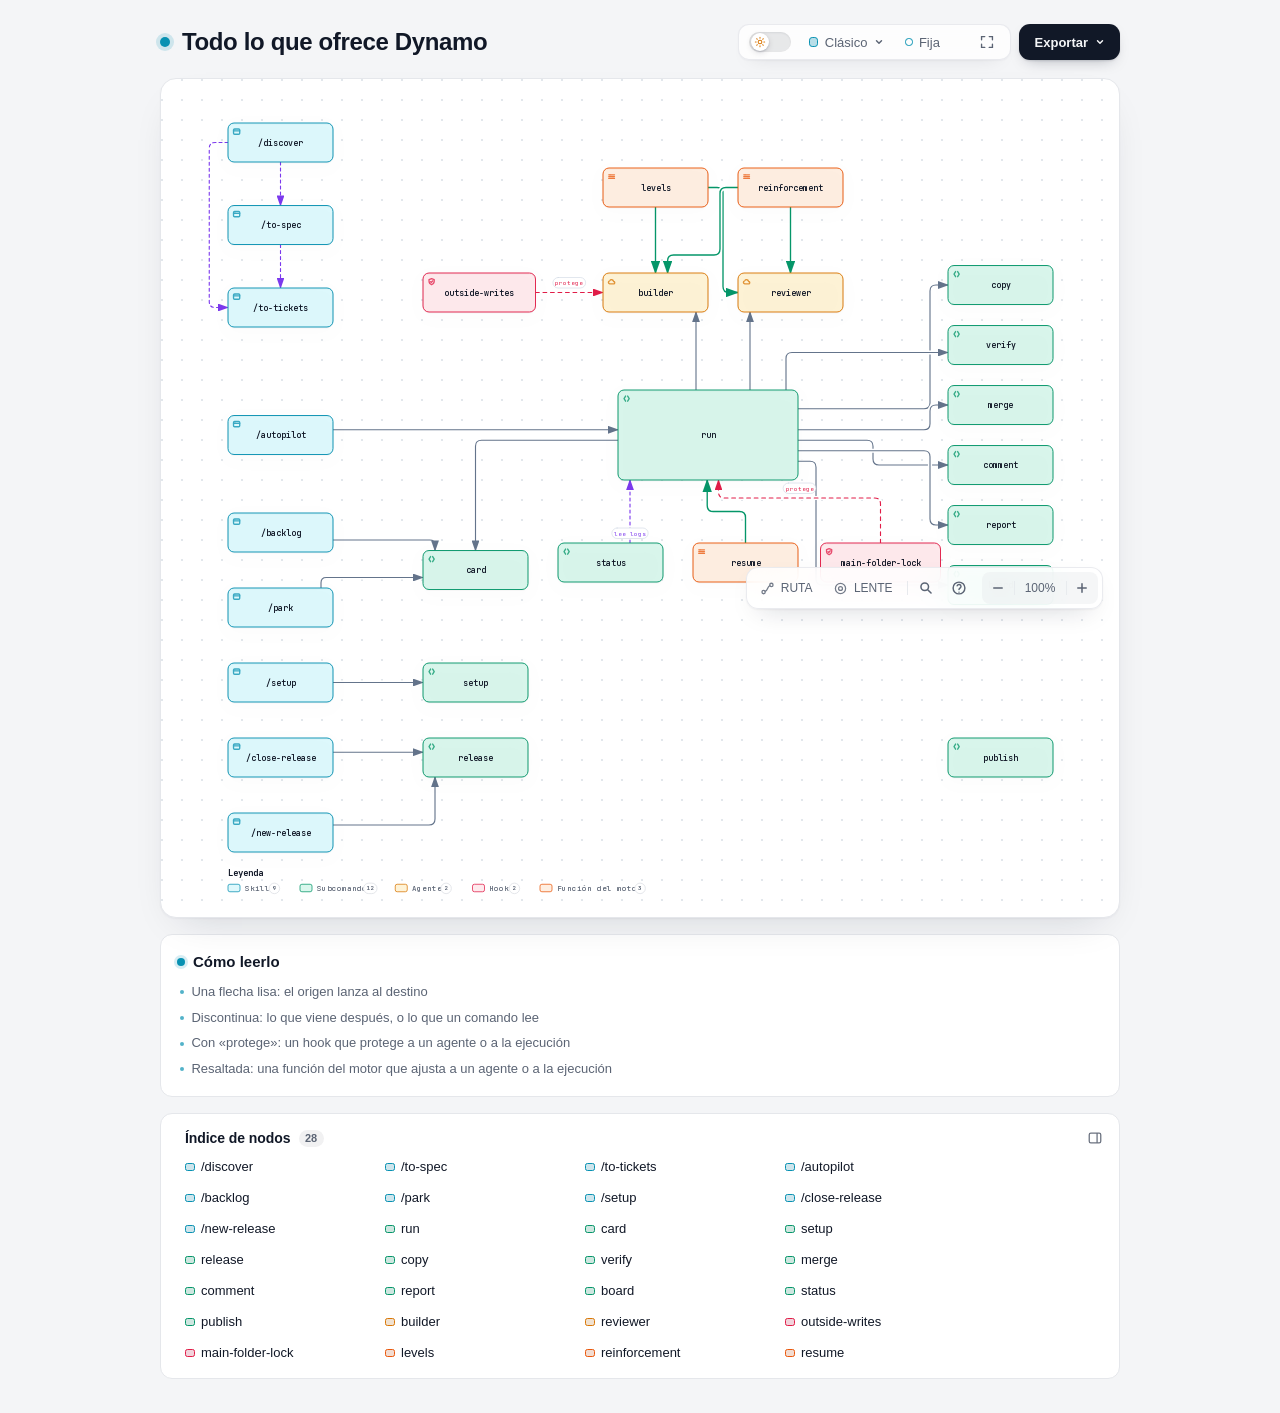
==== site/map/map.diagram.es.html @ 6d577e29 "Dynamo 0.6.0" ====
<!DOCTYPE html>
<html lang="es" data-theme="dark" data-preset="classic">
<head>
  <meta charset="UTF-8">
  <meta name="viewport" content="width=device-width, initial-scale=1.0">
  <meta name="generator" content="archify 3.2.0">
  <meta name="archify-reader-contract" content="declared-wide-v1">
  <title>Todo lo que ofrece Dynamo · Diagrama</title>
  <script>
    // Resolve the theme before first paint so light-preference users don't
    // see a dark flash. The toolbar script below re-applies with UI state.
    (function () {
      try {
        var theme = null;
        try {
          var param = new URLSearchParams(window.location.search).get('theme');
          if (param === 'light' || param === 'dark') theme = param;
          if (new URLSearchParams(window.location.search).get('embed') === '1') {
            document.documentElement.setAttribute('data-embed', 'true');
          }
          if (new URLSearchParams(window.location.search).get('present') === '1') {
            document.documentElement.setAttribute('data-present', 'true');
          }
        } catch (_) {}
        if (!theme) {
          try { theme = localStorage.getItem('archify-theme'); } catch (_) {}
        }
        if (theme !== 'light' && theme !== 'dark') {
          theme = window.matchMedia('(prefers-color-scheme: light)').matches ? 'light' : 'dark';
        }
        document.documentElement.setAttribute('data-theme', theme);
      } catch (_) {}
    })();
  </script>
  <style id="archify-fonts">
/*
JetBrains Mono variable WOFF2 subsets from Google Fonts service revision v24.
These fixed bytes are shared by the viewer and its SVG/raster exports.
No local() source: an installed copy must not override the bundled font.
Uncovered characters (including CJK) still use the system fallback stack.
Upstream: https://github.com/JetBrains/JetBrainsMono

cyrillic-ext    1664 bytes  sha256 9343de2ca5d9549f792e7962375af8efb0f320c7643bfd36c884b5a30e5c396f
cyrillic        8892 bytes  sha256 4995a9a43ac659ec32fcd8b463755cd6a07b31a6e6b3894a6a153b661cf490e2
greek           6800 bytes  sha256 49c3da6c9a2b279b0f1f860f5cfb1f5dc38d88a5c7be9c9b1837bbc4e3db6111
vietnamese      5872 bytes  sha256 d44eb1936043a56038eb02dd70b243f379bef65783f94ec12f277550720411f1
latin-ext      11596 bytes  sha256 9c38cb2d0d2d93c1ee6e21fa78db76f13ea7e15e15cc64214c7ca89b6aaa35c4
latin          31340 bytes  sha256 2c32b9b3ee358c119e210f6f5195f9bd34894d78a785ff2e95d60e718e400af4

Copyright 2020 The JetBrains Mono Project Authors (https://github.com/JetBrains/JetBrainsMono)

This Font Software is licensed under the SIL Open Font License, Version 1.1.
This license is copied below, and is also available with a FAQ at:
https://openfontlicense.org


-----------------------------------------------------------
SIL OPEN FONT LICENSE Version 1.1 - 26 February 2007
-----------------------------------------------------------

PREAMBLE
The goals of the Open Font License (OFL) are to stimulate worldwide
development of collaborative font projects, to support the font creation
efforts of academic and linguistic communities, and to provide a free and
open framework in which fonts may be shared and improved in partnership
with others.

The OFL allows the licensed fonts to be used, studied, modified and
redistributed freely as long as they are not sold by themselves. The
fonts, including any derivative works, can be bundled, embedded,
redistributed and/or sold with any software provided that any reserved
names are not used by derivative works. The fonts and derivatives,
however, cannot be released under any other type of license. The
requirement for fonts to remain under this license does not apply
to any document created using the fonts or their derivatives.

DEFINITIONS
"Font Software" refers to the set of files released by the Copyright
Holder(s) under this license and clearly marked as such. This may
include source files, build scripts and documentation.

"Reserved Font Name" refers to any names specified as such after the
copyright statement(s).

"Original Version" refers to the collection of Font Software components as
distributed by the Copyright Holder(s).

"Modified Version" refers to any derivative made by adding to, deleting,
or substituting -- in part or in whole -- any of the components of the
Original Version, by changing formats or by porting the Font Software to a
new environment.

"Author" refers to any designer, engineer, programmer, technical
writer or other person who contributed to the Font Software.

PERMISSION & CONDITIONS
Permission is hereby granted, free of charge, to any person obtaining
a copy of the Font Software, to use, study, copy, merge, embed, modify,
redistribute, and sell modified and unmodified copies of the Font
Software, subject to the following conditions:

1) Neither the Font Software nor any of its individual components,
in Original or Modified Versions, may be sold by itself.

2) Original or Modified Versions of the Font Software may be bundled,
redistributed and/or sold with any software, provided that each copy
contains the above copyright notice and this license. These can be
included either as stand-alone text files, human-readable headers or
in the appropriate machine-readable metadata fields within text or
binary files as long as those fields can be easily viewed by the user.

3) No Modified Version of the Font Software may use the Reserved Font
Name(s) unless explicit written permission is granted by the corresponding
Copyright Holder. This restriction only applies to the primary font name as
presented to the users.

4) The name(s) of the Copyright Holder(s) or the Author(s) of the Font
Software shall not be used to promote, endorse or advertise any
Modified Version, except to acknowledge the contribution(s) of the
Copyright Holder(s) and the Author(s) or with their explicit written
permission.

5) The Font Software, modified or unmodified, in part or in whole,
must be distributed entirely under this license, and must not be
distributed under any other license. The requirement for fonts to
remain under this license does not apply to any document created
using the Font Software.

TERMINATION
This license becomes null and void if any of the above conditions are
not met.

DISCLAIMER
THE FONT SOFTWARE IS PROVIDED "AS IS", WITHOUT WARRANTY OF ANY KIND,
EXPRESS OR IMPLIED, INCLUDING BUT NOT LIMITED TO ANY WARRANTIES OF
MERCHANTABILITY, FITNESS FOR A PARTICULAR PURPOSE AND NONINFRINGEMENT
OF COPYRIGHT, PATENT, TRADEMARK, OR OTHER RIGHT. IN NO EVENT SHALL THE
COPYRIGHT HOLDER BE LIABLE FOR ANY CLAIM, DAMAGES OR OTHER LIABILITY,
INCLUDING ANY GENERAL, SPECIAL, INDIRECT, INCIDENTAL, OR CONSEQUENTIAL
DAMAGES, WHETHER IN AN ACTION OF CONTRACT, TORT OR OTHERWISE, ARISING
FROM, OUT OF THE USE OR INABILITY TO USE THE FONT SOFTWARE OR FROM
OTHER DEALINGS IN THE FONT SOFTWARE.
*/
    /* cyrillic-ext */
    @font-face { font-family: 'JetBrains Mono'; font-style: normal; font-weight: 400 800; font-display: swap;
      src: url([data-uri]) format('woff2');
      unicode-range: U+0460-052F, U+1C80-1C8A, U+20B4, U+2DE0-2DFF, U+A640-A69F, U+FE2E-FE2F; }
    /* cyrillic */
    @font-face { font-family: 'JetBrains Mono'; font-style: normal; font-weight: 400 800; font-display: swap;
      src: url([data-uri]) format('woff2');
      unicode-range: U+0301, U+0400-045F, U+0490-0491, U+04B0-04B1, U+2116; }
    /* greek */
    @font-face { font-family: 'JetBrains Mono'; font-style: normal; font-weight: 400 800; font-display: swap;
      src: url([data-uri]) format('woff2');
      unicode-range: U+0370-0377, U+037A-037F, U+0384-038A, U+038C, U+038E-03A1, U+03A3-03FF; }
    /* vietnamese */
    @font-face { font-family: 'JetBrains Mono'; font-style: normal; font-weight: 400 800; font-display: swap;
      src: url([data-uri]) format('woff2');
      unicode-range: U+0102-0103, U+0110-0111, U+0128-0129, U+0168-0169, U+01A0-01A1, U+01AF-01B0, U+0300-0301, U+0303-0304, U+0308-0309, U+0323, U+0329, U+1EA0-1EF9, U+20AB; }
    /* latin-ext */
    @font-face { font-family: 'JetBrains Mono'; font-style: normal; font-weight: 400 800; font-display: swap;
      src: url([data-uri]) format('woff2');
      unicode-range: U+0100-02BA, U+02BD-02C5, U+02C7-02CC, U+02CE-02D7, U+02DD-02FF, U+0304, U+0308, U+0329, U+1D00-1DBF, U+1E00-1E9F, U+1EF2-1EFF, U+2020, U+20A0-20AB, U+20AD-20C0, U+2113, U+2C60-2C7F, U+A720-A7FF; }
    /* latin */
    @font-face { font-family: 'JetBrains Mono'; font-style: normal; font-weight: 400 800; font-display: swap;
      src: url([data-uri]) format('woff2');
      unicode-range: U+0000-00FF, U+0131, U+0152-0153, U+02BB-02BC, U+02C6, U+02DA, U+02DC, U+0304, U+0308, U+0329, U+2000-206F, U+20AC, U+2122, U+2191, U+2193, U+2212, U+2215, U+FEFF, U+FFFD; }
  </style>
  <style>
    /* ==========================================================
       THEME VARIABLES — switch by toggling [data-theme] on <html>
       ========================================================== */
    :root,
    [data-theme="dark"] {
      --bg: #020617;
      --grid: #1e293b;
      --canvas-dot: rgba(148, 163, 184, 0.16);
      --text: #ffffff;
      --text-muted: #94a3b8;
      --text-dim: #475569;
      /* UI chrome and menu hints need more contrast than SVG .t-dim accents */
      --text-faint: #7d8da1;

      --panel: rgba(15, 23, 42, 0.5);
      --panel-border: #1e293b;
      --lane-fill: rgba(15, 23, 42, 0.22);
      --lane-stroke: #334155;

      --arrow: #94a3b8;
      --arrow-emphasis: #34d399;

      /* Opaque mask color used behind semi-transparent component fills
         so the arrows drawn underneath are properly hidden. */
      --mask: #0f172a;

      --frontend-fill:    rgba(8, 51, 68, 0.4);
      --frontend-stroke:  #22d3ee;
      --backend-fill:     rgba(6, 78, 59, 0.4);
      --backend-stroke:   #34d399;
      --database-fill:    rgba(76, 29, 149, 0.4);
      --database-stroke:  #a78bfa;
      --cloud-fill:       rgba(120, 53, 15, 0.3);
      --cloud-stroke:     #fbbf24;
      --security-fill:    rgba(136, 19, 55, 0.4);
      --security-stroke:  #fb7185;
      --messagebus-fill:  rgba(251, 146, 60, 0.3);
      --messagebus-stroke:#fb923c;
      --external-fill:    rgba(30, 41, 59, 0.5);
      --external-stroke:  #94a3b8;

      --toolbar-bg:       rgba(15, 23, 42, 0.8);
      --toolbar-border:   #334155;
      --toolbar-text:     #e2e8f0;
      --toolbar-hover:    rgba(15, 23, 42, 0.95);
      --toolbar-menu-bg:  #0f172a;
    }

    [data-theme="light"] {
      --bg: #f4f5f7;
      --grid: #e9edf2;
      --canvas-dot: #e2e7ec;
      --text: #111827;
      --text-muted: #5b6474;
      --text-dim: #9aa3b2;
      --text-faint: #6b7280;

      --panel: #ffffff;
      --panel-border: #e5e7eb;
      --lane-fill: rgba(248, 250, 252, 0.65);
      --lane-stroke: #cbd5e1;

      --arrow: #64748b;
      --arrow-emphasis: #059669;

      --mask: #ffffff;

      --frontend-fill: rgba(34, 211, 238, 0.15);
      --frontend-stroke: #0891b2;
      --backend-fill: rgba(52, 211, 153, 0.18);
      --backend-stroke: #059669;
      --database-fill: rgba(167, 139, 250, 0.2);
      --database-stroke: #7c3aed;
      --cloud-fill: rgba(251, 191, 36, 0.18);
      --cloud-stroke: #d97706;
      --security-fill: rgba(251, 113, 133, 0.15);
      --security-stroke: #e11d48;
      --messagebus-fill: rgba(251, 146, 60, 0.15);
      --messagebus-stroke: #ea580c;
      --external-fill: rgba(148, 163, 184, 0.18);
      --external-stroke: #64748b;

      --toolbar-bg:       rgba(255, 255, 255, 0.92);
      --toolbar-border:   #cbd5e1;
      --toolbar-text:     #334155;
      --toolbar-hover:    #ffffff;
      --toolbar-menu-bg:  #ffffff;
    }

    /* ==========================================================
       SIGNAL FLOW — an opt-in, motion-forward visual preset.
       The variables also target a standalone exported SVG, whose
       root carries data-preset and data-theme directly.
       ========================================================== */
    [data-preset="signal-flow"][data-theme="dark"] {
      --bg: #030711;
      --grid: #15233a;
      --panel: rgba(6, 14, 28, 0.78);
      --panel-border: #1d3350;
      --lane-fill: rgba(9, 22, 40, 0.5);
      --lane-stroke: #2c4564;
      --text: #f5fbff;
      --text-muted: #9eb0c7;
      --text-dim: #52667f;
      --text-faint: #7890ad;
      --mask: #07101e;
      --frontend-fill: rgba(6, 182, 212, 0.14);
      --frontend-stroke: #67e8f9;
      --backend-fill: rgba(16, 185, 129, 0.14);
      --backend-stroke: #5eead4;
      --database-fill: rgba(139, 92, 246, 0.16);
      --database-stroke: #c4b5fd;
      --cloud-fill: rgba(245, 158, 11, 0.13);
      --cloud-stroke: #fcd34d;
      --security-fill: rgba(244, 63, 94, 0.13);
      --security-stroke: #fda4af;
      --messagebus-fill: rgba(249, 115, 22, 0.13);
      --messagebus-stroke: #fdba74;
      --external-fill: rgba(71, 85, 105, 0.24);
      --external-stroke: #a5b4c7;
      --arrow: #7890ad;
      --arrow-emphasis: #2dd4bf;
      --toolbar-bg: rgba(7, 16, 30, 0.86);
      --toolbar-border: #29415f;
      --toolbar-menu-bg: #07101e;
    }

    [data-preset="signal-flow"][data-theme="light"] {
      --bg: #f4f9fc;
      --grid: #d4e5ee;
      --panel: rgba(255, 255, 255, 0.82);
      --panel-border: #bfd5e2;
      --lane-fill: rgba(232, 243, 248, 0.62);
      --lane-stroke: #a9c5d5;
      --text: #102638;
      --text-muted: #587287;
      --text-dim: #8aa2b4;
      --text-faint: #668397;
      --mask: #ffffff;
      --frontend-fill: rgba(6, 182, 212, 0.09);
      --frontend-stroke: #0789a1;
      --backend-fill: rgba(5, 150, 105, 0.09);
      --backend-stroke: #087f69;
      --database-fill: rgba(124, 58, 237, 0.09);
      --database-stroke: #7254c7;
      --cloud-fill: rgba(217, 119, 6, 0.08);
      --cloud-stroke: #b9670b;
      --security-fill: rgba(225, 29, 72, 0.08);
      --security-stroke: #c53a59;
      --messagebus-fill: rgba(234, 88, 12, 0.08);
      --messagebus-stroke: #c65f27;
      --external-fill: rgba(100, 116, 139, 0.1);
      --external-stroke: #607a8c;
      --arrow: #7b97aa;
      --arrow-emphasis: #0d9488;
    }

    /* ==========================================================
       BLUEPRINT — a review-first drafting preset for deployment,
       infrastructure, and technical design documentation. It keeps
       the same semantic palette and geometry while trading glow for
       precise grid contrast, squared materials, and drafting marks.
       ========================================================== */
    [data-preset="blueprint"][data-theme="dark"] {
      --bg: #06131f;
      --grid: #17425a;
      --panel: rgba(7, 27, 43, 0.9);
      --panel-border: #27627f;
      --lane-fill: rgba(10, 43, 66, 0.36);
      --lane-stroke: #34799a;
      --text: #e3f6ff;
      --text-muted: #91b8ca;
      --text-dim: #557e92;
      --text-faint: #739caf;
      --mask: #0a2031;
      --frontend-fill: rgba(26, 157, 193, 0.14);
      --frontend-stroke: #66d9ef;
      --backend-fill: rgba(31, 155, 124, 0.13);
      --backend-stroke: #69dfbd;
      --database-fill: rgba(120, 105, 196, 0.14);
      --database-stroke: #b4a8ff;
      --cloud-fill: rgba(197, 145, 43, 0.13);
      --cloud-stroke: #ffd166;
      --security-fill: rgba(199, 76, 104, 0.13);
      --security-stroke: #ff8da1;
      --messagebus-fill: rgba(207, 112, 49, 0.13);
      --messagebus-stroke: #ffad66;
      --external-fill: rgba(84, 119, 139, 0.18);
      --external-stroke: #a7cad9;
      --arrow: #78a3b7;
      --arrow-emphasis: #64dfc1;
      --toolbar-bg: rgba(7, 28, 45, 0.92);
      --toolbar-border: #34799a;
      --toolbar-text: #d8f3ff;
      --toolbar-hover: rgba(18, 58, 83, 0.95);
      --toolbar-menu-bg: #0a2031;
    }

    [data-preset="blueprint"][data-theme="light"] {
      --bg: #edf7fa;
      --grid: #b5d5e1;
      --panel: rgba(249, 253, 255, 0.94);
      --panel-border: #78aabd;
      --lane-fill: rgba(210, 232, 240, 0.42);
      --lane-stroke: #83b2c4;
      --text: #123344;
      --text-muted: #4e7486;
      --text-dim: #86a6b4;
      --text-faint: #668c9d;
      --mask: #f9fdff;
      --frontend-fill: rgba(8, 145, 178, 0.08);
      --frontend-stroke: #087f9c;
      --backend-fill: rgba(5, 128, 101, 0.08);
      --backend-stroke: #08755f;
      --database-fill: rgba(100, 75, 180, 0.08);
      --database-stroke: #6757a8;
      --cloud-fill: rgba(181, 120, 15, 0.08);
      --cloud-stroke: #a86609;
      --security-fill: rgba(190, 48, 80, 0.07);
      --security-stroke: #b32f50;
      --messagebus-fill: rgba(196, 81, 22, 0.07);
      --messagebus-stroke: #b65120;
      --external-fill: rgba(79, 112, 128, 0.08);
      --external-stroke: #506f7e;
      --arrow: #6d93a5;
      --arrow-emphasis: #087f69;
      --toolbar-bg: rgba(247, 252, 254, 0.94);
      --toolbar-border: #8ab5c5;
      --toolbar-text: #294f61;
      --toolbar-hover: #ffffff;
      --toolbar-menu-bg: #f9fdff;
    }

    /* ==========================================================
       EDITORIAL — a warm, publication-minded preset for design
       reviews, launch notes, and documentation. The diagram keeps
       the same semantic palette and exact geometry, but trades
       software chrome for paper, ink, ruled structure, and one
       restrained vermilion accent.
       ========================================================== */
    [data-preset="editorial"][data-theme="dark"] {
      --bg: #181611;
      --grid: #39342a;
      --panel: rgba(35, 31, 24, 0.96);
      --panel-border: #625a4a;
      --lane-fill: rgba(52, 46, 35, 0.46);
      --lane-stroke: #726957;
      --text: #f4eddf;
      --text-muted: #b9ae9b;
      --text-dim: #776e60;
      --text-faint: #9d917e;
      --mask: #231f18;
      --frontend-fill: rgba(43, 133, 142, 0.16);
      --frontend-stroke: #7fc6c7;
      --backend-fill: rgba(63, 132, 92, 0.16);
      --backend-stroke: #8fc29e;
      --database-fill: rgba(117, 91, 141, 0.17);
      --database-stroke: #c0a4d0;
      --cloud-fill: rgba(170, 119, 49, 0.16);
      --cloud-stroke: #d8ad68;
      --security-fill: rgba(157, 69, 65, 0.17);
      --security-stroke: #df9085;
      --messagebus-fill: rgba(174, 79, 42, 0.16);
      --messagebus-stroke: #df946f;
      --external-fill: rgba(126, 115, 96, 0.18);
      --external-stroke: #b8ad99;
      --arrow: #948978;
      --arrow-emphasis: #dd6b3d;
      --toolbar-bg: rgba(35, 31, 24, 0.92);
      --toolbar-border: #625a4a;
      --toolbar-text: #eee5d5;
      --toolbar-hover: #302a20;
      --toolbar-menu-bg: #231f18;
    }

    [data-preset="editorial"][data-theme="light"] {
      --bg: #f2eee5;
      --grid: #d8d0c2;
      --panel: rgba(251, 248, 241, 0.97);
      --panel-border: #c4b9a6;
      --lane-fill: rgba(229, 221, 207, 0.42);
      --lane-stroke: #b8aa94;
      --text: #242018;
      --text-muted: #6f6658;
      --text-dim: #a09788;
      --text-faint: #817767;
      --mask: #fbf8f1;
      --frontend-fill: rgba(31, 117, 126, 0.09);
      --frontend-stroke: #287e84;
      --backend-fill: rgba(42, 119, 75, 0.09);
      --backend-stroke: #397b53;
      --database-fill: rgba(105, 75, 130, 0.09);
      --database-stroke: #765d86;
      --cloud-fill: rgba(157, 103, 31, 0.1);
      --cloud-stroke: #9a671f;
      --security-fill: rgba(153, 58, 52, 0.09);
      --security-stroke: #9e463f;
      --messagebus-fill: rgba(182, 70, 27, 0.09);
      --messagebus-stroke: #ad4b25;
      --external-fill: rgba(101, 91, 75, 0.09);
      --external-stroke: #746b5e;
      --arrow: #8a806f;
      --arrow-emphasis: #bb4c23;
      --toolbar-bg: rgba(251, 248, 241, 0.94);
      --toolbar-border: #c4b9a6;
      --toolbar-text: #40392f;
      --toolbar-hover: #fffdf8;
      --toolbar-menu-bg: #fbf8f1;
    }

    * { margin: 0; padding: 0; box-sizing: border-box; }

    body {
      --archify-page-top: 2rem;
      font-family: -apple-system, BlinkMacSystemFont, 'Segoe UI', 'PingFang SC', 'Hiragino Sans GB', 'Microsoft YaHei', 'Noto Sans CJK SC', 'Noto Sans', Roboto, 'Helvetica Neue', Arial, sans-serif;
      -webkit-font-smoothing: antialiased;
      background: var(--bg);
      min-height: 100vh;
      padding: var(--archify-page-top) 2rem 2rem;
      color: var(--text);
      /* Theme surfaces change together; animating the page background leaves it
         visibly out of sync with the SVG and panel for the first 200ms. */
    }

    html[data-preset="signal-flow"] body {
      background-image:
        radial-gradient(circle at 18% -8%, rgba(34, 211, 238, 0.14), transparent 34rem),
        radial-gradient(circle at 92% 18%, rgba(139, 92, 246, 0.12), transparent 30rem);
      background-attachment: fixed;
    }
    html[data-preset="signal-flow"][data-theme="light"] body {
      background-image:
        radial-gradient(circle at 18% -8%, rgba(6, 182, 212, 0.12), transparent 34rem),
        radial-gradient(circle at 92% 18%, rgba(139, 92, 246, 0.08), transparent 30rem);
    }
    html[data-preset="blueprint"] body {
      background-image:
        linear-gradient(var(--grid) 1px, transparent 1px),
        linear-gradient(90deg, var(--grid) 1px, transparent 1px);
      background-size: 32px 32px;
      background-position: -1px -1px;
      background-attachment: fixed;
    }
    html[data-preset="editorial"] body {
      background-image:
        linear-gradient(90deg, transparent 0, transparent 5.4rem, color-mix(in srgb, var(--security-stroke) 18%, transparent) 5.4rem, color-mix(in srgb, var(--security-stroke) 18%, transparent) calc(5.4rem + 1px), transparent calc(5.4rem + 1px)),
        repeating-linear-gradient(0deg, transparent 0, transparent 31px, color-mix(in srgb, var(--grid) 36%, transparent) 31px, color-mix(in srgb, var(--grid) 36%, transparent) 32px);
      background-attachment: fixed;
    }

    /* Gallery/embed mode keeps the generated artifact as the source of truth
       while presenting only its diagram surface inside a proof card. */
    html[data-embed="true"] body {
      min-height: 0;
      padding: 0;
      overflow: hidden;
      background: var(--bg);
      background-image: none;
    }
    html[data-embed="true"] .toolbar,
    html[data-embed="true"] .header,
    html[data-embed="true"] .cards,
    html[data-embed="true"] .diagram-nav,
    html[data-embed="true"] .overview-map,
    html[data-embed="true"] .focus-chip,
    html[data-embed="true"] .route-probe,
    html[data-embed="true"] .semantic-lens,
    html[data-embed="true"] .diagram-guide,
    html[data-embed="true"] .node-finder,
    html[data-embed="true"] .node-outline { display: none !important; }
    html[data-embed="true"] .container { max-width: none; }
    html[data-embed="true"] .diagram-container {
      padding: 0.5rem;
      border: 0;
      border-radius: 0;
      box-shadow: none;
    }
    html[data-embed="true"] .diagram-container svg { min-width: 0; }

    /* Presentation Stage is a viewer-only layer: it gives the live diagram
       the viewport while keeping guided views, theme, focus, and exports real.
       Embed mode wins when both query parameters are present. */
    html[data-present="true"]:not([data-embed="true"]) body {
      --archify-page-top: 1rem;
      height: 100dvh;
      min-height: 0;
      padding: 1rem;
      overflow: hidden;
    }
    html[data-present="true"]:not([data-embed="true"]) .container {
      display: flex;
      flex-direction: column;
      gap: 0.75rem;
      width: 100%;
      max-width: none;
      height: calc(100dvh - 2rem);
    }
    html[data-present="true"]:not([data-embed="true"]) .header {
      flex: none;
      min-width: 0;
      margin: 0;
      padding-right: 23rem;
    }
    html[data-present="true"]:not([data-embed="true"]) .header-row { margin-bottom: 0.25rem; }
    html[data-present="true"]:not([data-embed="true"]) .subtitle {
      overflow: hidden;
      text-overflow: ellipsis;
      white-space: nowrap;
    }

    html[data-present="true"]:not([data-embed="true"]) .diagram-container {
      display: flex;
      flex: 1 1 auto;
      align-items: center;
      justify-content: center;
      min-height: 0;
      padding: 0.75rem;
      padding-bottom: calc(0.75rem + var(--archify-nav-reserve));
    }
    html[data-present="true"]:not([data-embed="true"]) .diagram-container > svg {
      flex: 1 1 auto;
      height: 100%;
      min-height: 0;
      width: 100%;
      min-width: 0;
    }
    html[data-present="true"]:not([data-embed="true"]) .cards { display: none; }
    html[data-present="true"]:not([data-embed="true"]) #btn-present {
      border-color: var(--frontend-stroke);
      color: var(--frontend-stroke);
    }

    /* The reader owns only the outer scale. Compact automatic sequences fit at
       their authored text size or larger. Long sequences and waterfall rows
       favor reading width and page scroll; other diagrams keep height fitting.
       Small automatic canvases retain a modest scale inside a usable shell.
       Every strategy preserves the authored SVG/viewBox and semantic geometry. */
    .container {
      width: 100%;
      max-width: var(--archify-reader-width, 1440px);
      margin: 0 auto;
    }
    html[data-reader-area="true"] .diagram-container {
      min-height: var(--archify-diagram-min-height);
      display: flex;
      align-items: center;
    }
    html[data-reader-area="true"] .diagram-container > svg { flex-shrink: 0; }
    /* The original SVG legend can use the outer corner while the capped or fitted
       diagram stays centered. The container still clips all outer paint. */
    .diagram-container:has([data-reader-legend-corner]) > svg { overflow: visible; }
    .diagram-container [data-reader-legend-corner] {
      transform-origin: 0 0;
      transform-box: view-box;
      transform: var(--archify-reader-legend-transform);
    }
    html[data-reader-narrow="true"]:not([data-present="true"]) .diagram-container > svg {
      min-width: 0;
      max-width: var(--archify-diagram-max-width);
      margin-inline: auto;
    }
    @media (min-width: 768px) and (max-height: 920px) {
      .header { margin-bottom: 1rem; }
      .diagram-container { padding: 1rem; }
      .cards { margin-top: 1rem; }
      .card { padding: 1rem; }
    }

    .header { margin-bottom: 1.5rem; padding-right: 29.5rem; }

    html[data-preset="signal-flow"] .header,
    html[data-preset="blueprint"] .header,
    html[data-preset="editorial"] .header { padding-right: 29.5rem; }

    .header-row {
      display: flex;
      align-items: center;
      gap: 0.75rem;
      min-height: 2.75rem;
      margin-bottom: 0.25rem;
    }

    .pulse-dot {
      flex: none;
      width: 10px;
      height: 10px;
      background: var(--frontend-stroke);
      border-radius: 50%;
      box-shadow: 0 0 0 4px color-mix(in srgb, var(--frontend-stroke) 16%, transparent);
      animation: none;
    }

    html[data-motion-capable="true"] .pulse-dot { animation: pulse 2s infinite; }

    @keyframes pulse {
      0%, 100% { opacity: 1; }
      50% { opacity: 0.5; }
    }

    h1 {
      font-size: 1.5rem;
      font-weight: 650;
      line-height: 1.25;
      letter-spacing: -0.015em;
    }

    .subtitle {
      color: var(--text-muted);
      font-size: 0.875rem;
      line-height: 1.55;
      margin-left: 1.375rem;
    }

    html[data-preset="signal-flow"] .header-row::after {
      content: attr(data-preset-badge-signal-flow);
      flex: none;
      margin-left: 0.25rem;
      color: var(--frontend-stroke);
      border: 1px solid var(--frontend-stroke);
      border-radius: 999px;
      padding: 0.28rem 0.6rem;
      font-size: 0.625rem;
      letter-spacing: 0.12em;
      opacity: 0.82;
      box-shadow: 0 0 20px rgba(34, 211, 238, 0.12);
      white-space: nowrap;
    }

    html[data-preset="blueprint"] .pulse-dot {
      width: 10px;
      height: 10px;
      border: 1px solid var(--frontend-stroke);
      border-radius: 1px;
      background: transparent;
      box-shadow: inset 0 0 0 2px var(--bg);
      transform: rotate(45deg);
      animation: none;
    }
    html[data-preset="blueprint"] .header-row::after {
      content: attr(data-preset-badge-blueprint);
      flex: none;
      margin-left: 0.25rem;
      padding: 0.28rem 0.55rem;
      border-top: 1px solid var(--frontend-stroke);
      border-bottom: 1px solid var(--frontend-stroke);
      color: var(--frontend-stroke);
      font-size: 0.5625rem;
      font-weight: 700;
      letter-spacing: 0.14em;
      white-space: nowrap;
    }

    html[data-preset="editorial"] h1,
    html[data-preset="editorial"] .card h3 {
      font-family: Georgia, 'Times New Roman', 'Songti SC', STSong, serif;
      letter-spacing: -0.02em;
    }
    html[data-preset="editorial"] h1 { font-size: 1.72rem; font-weight: 600; }
    html[data-preset="editorial"] .pulse-dot {
      width: 9px;
      height: 9px;
      border: 1px solid var(--arrow-emphasis);
      border-radius: 0;
      background: var(--arrow-emphasis);
      box-shadow: 0 0 0 3px color-mix(in srgb, var(--arrow-emphasis) 14%, transparent);
      transform: rotate(45deg);
      animation: none;
    }
    html[data-preset="editorial"] .header-row::after {
      content: attr(data-preset-badge-editorial);
      flex: none;
      margin-left: 0.25rem;
      padding: 0.32rem 0 0.24rem;
      border-bottom: 2px solid var(--arrow-emphasis);
      color: var(--arrow-emphasis);
      font-family: Georgia, 'Times New Roman', serif;
      font-size: 0.625rem;
      font-style: italic;
      font-weight: 600;
      letter-spacing: 0.08em;
      white-space: nowrap;
    }

    .diagram-container {
      --archify-nav-reserve: 0px;
      background: var(--panel);
      border-radius: 1rem;
      border: 1px solid var(--panel-border);
      box-shadow: 0 1px 2px rgba(15, 23, 42, 0.04), 0 16px 40px -20px rgba(15, 23, 42, 0.18);
      padding: 1.5rem;
      padding-bottom: calc(1.5rem + var(--archify-nav-reserve));
      overflow: hidden;
      position: relative;
    }

    html[data-preset="signal-flow"] .diagram-container {
      position: relative;
      overflow: hidden;
      background: linear-gradient(180deg, rgba(8, 20, 38, 0.82), rgba(3, 8, 18, 0.94));
      box-shadow: inset 0 1px 0 rgba(255, 255, 255, 0.04), 0 28px 80px rgba(0, 0, 0, 0.34);
    }
    html[data-preset="signal-flow"][data-theme="light"] .diagram-container {
      background: linear-gradient(180deg, rgba(255, 255, 255, 0.9), rgba(237, 246, 250, 0.94));
      box-shadow: inset 0 1px 0 rgba(255, 255, 255, 0.72), 0 24px 60px rgba(45, 78, 99, 0.12);
    }
    html[data-preset="blueprint"] .diagram-container {
      border-color: var(--panel-border);
      border-radius: 0.35rem;
      background: var(--panel);
      box-shadow:
        inset 0 0 0 1px color-mix(in srgb, var(--panel-border) 34%, transparent),
        0 18px 48px rgba(0, 0, 0, 0.16);
    }
    html[data-preset="blueprint"] .diagram-container::after {
      content: "";
      position: absolute;
      z-index: 10;
      inset: 0.7rem;
      pointer-events: none;
      background:
        linear-gradient(var(--frontend-stroke), var(--frontend-stroke)) left top / 1.35rem 1px no-repeat,
        linear-gradient(var(--frontend-stroke), var(--frontend-stroke)) left top / 1px 1.35rem no-repeat,
        linear-gradient(var(--frontend-stroke), var(--frontend-stroke)) right top / 1.35rem 1px no-repeat,
        linear-gradient(var(--frontend-stroke), var(--frontend-stroke)) right top / 1px 1.35rem no-repeat,
        linear-gradient(var(--frontend-stroke), var(--frontend-stroke)) left bottom / 1.35rem 1px no-repeat,
        linear-gradient(var(--frontend-stroke), var(--frontend-stroke)) left bottom / 1px 1.35rem no-repeat,
        linear-gradient(var(--frontend-stroke), var(--frontend-stroke)) right bottom / 1.35rem 1px no-repeat,
        linear-gradient(var(--frontend-stroke), var(--frontend-stroke)) right bottom / 1px 1.35rem no-repeat;
      opacity: 0.58;
    }
    html[data-preset="editorial"] .diagram-container {
      overflow: hidden;
      border-color: var(--panel-border);
      border-radius: 0.38rem;
      background:
        linear-gradient(90deg, color-mix(in srgb, var(--security-fill) 58%, transparent), transparent 12%),
        var(--panel);
      box-shadow:
        0 1px 0 color-mix(in srgb, var(--text) 6%, transparent),
        0 18px 48px color-mix(in srgb, #000 19%, transparent);
    }
    html[data-preset="editorial"] .diagram-container::after {
      position: absolute;
      z-index: 10;
      top: 0.72rem;
      right: 1.25rem;
      padding: 0.2rem 0.52rem;
      border: 1px solid var(--panel-border);
      background: var(--panel);
      color: var(--arrow-emphasis);
      content: attr(data-preset-badge-editorial-plate);
      font-family: Georgia, 'Times New Roman', serif;
      font-size: 0.52rem;
      font-style: italic;
      font-weight: 600;
      letter-spacing: 0.09em;
      pointer-events: none;
    }
    html[data-embed="true"][data-preset="editorial"] .diagram-container::after { display: none; }
    html[data-motion-capable="true"][data-preset="signal-flow"][data-ambient-entry="running"] .diagram-container::before {
      content: "";
      position: absolute;
      inset: 0;
      pointer-events: none;
      background: linear-gradient(115deg, transparent 28%, rgba(103, 232, 249, 0.035) 48%, transparent 68%);
      transform: translateX(-70%);
      animation: archify-signal-scan 4.8s ease-in-out 1 both;
    }

    /* Motion Governor gives the reader a real static state and gives the
       strongest semantic action the only motion budget. Atmosphere resets to
       its authored base instead of freezing mid-cycle. Static artifacts never
       start a decorative pulse or scan. */
    html:not([data-motion-capable="true"]) svg[data-animation="trace"] [data-animate] {
      animation: none !important;
    }
    html:not([data-motion-capable="true"]) svg[data-animation="trace"] [data-graph-role="automatic-crossover"]:has(> [data-animate="edge"]) > [data-graph-role="automatic-crossover-underlay"] {
      animation: none !important;
    }
    html[data-motion="still"] .pulse-dot,
    html[data-motion="still"] .diagram-container::before,
    html[data-motion="still"] svg[data-animation="trace"] [data-animate],
    html[data-motion-owner] .pulse-dot,
    html[data-motion-owner] .diagram-container::before,
    html[data-motion-owner] svg[data-animation="trace"] [data-animate],
    html[data-embed="true"] .pulse-dot,
    html[data-embed="true"] .diagram-container::before,
    html[data-share-playback="true"] .pulse-dot,
    html[data-share-playback="true"] .diagram-container::before,
    html[data-document-hidden="true"] .pulse-dot,
    html[data-document-hidden="true"] .diagram-container::before,
    html[data-document-hidden="true"] svg[data-animation="trace"] [data-animate],
    html[data-motion="still"] svg[data-animation="trace"] [data-graph-role="automatic-crossover"]:has(> [data-animate="edge"]) > [data-graph-role="automatic-crossover-underlay"],
    html[data-motion-owner] svg[data-animation="trace"] [data-graph-role="automatic-crossover"]:has(> [data-animate="edge"]) > [data-graph-role="automatic-crossover-underlay"],
    html[data-embed="true"] svg[data-animation="trace"] [data-graph-role="automatic-crossover"]:has(> [data-animate="edge"]) > [data-graph-role="automatic-crossover-underlay"],
    html[data-share-playback="true"] svg[data-animation="trace"] [data-graph-role="automatic-crossover"]:has(> [data-animate="edge"]) > [data-graph-role="automatic-crossover-underlay"],
    html[data-document-hidden="true"] svg[data-animation="trace"] [data-graph-role="automatic-crossover"]:has(> [data-animate="edge"]) > [data-graph-role="automatic-crossover-underlay"] {
      animation: none !important;
    }
    html[data-motion="still"] .diagram-container::before,
    html[data-motion-owner] .diagram-container::before,
    html[data-embed="true"] .diagram-container::before,
    html[data-share-playback="true"] .diagram-container::before {
      opacity: 0;
    }
    html[data-motion="still"] .intent-trace-flow,
    html[data-motion="still"] .route-probe-flow,
    html[data-motion="still"] .route-journey-flow,
    html[data-motion="still"] .semantic-lens-flow,
    html[data-motion="still"] .diagram-guide,
    html[data-motion="still"] .overview-map-live,
    html[data-document-hidden="true"] .intent-trace-flow,
    html[data-document-hidden="true"] .route-probe-flow,
    html[data-document-hidden="true"] .route-journey-flow,
    html[data-document-hidden="true"] .semantic-lens-flow,
    html[data-document-hidden="true"] .diagram-guide,
    html[data-document-hidden="true"] .overview-map-live {
      animation: none !important;
    }

    html[data-motion="still"] .intent-trace-flow,
    html[data-motion="still"] .route-probe-flow {
      stroke-dasharray: none;
      stroke-dashoffset: 0;
      opacity: 0.72;
    }
    html[data-motion="still"] .route-journey-overlay,
    html[data-document-hidden="true"] .route-journey-overlay { display: none !important; }
    html[data-motion="still"] .relationship-pulse-overlay { display: none !important; }

    html[data-motion="still"] svg [data-node-id],
    html[data-motion="still"] svg [data-edge-from],
    html[data-motion="still"] svg [data-detail],
    html[data-motion="still"] svg [data-detail-anchor],
    html[data-motion="still"] svg [data-legend-hit],
    html[data-motion="still"] svg {
      transition: none !important;
    }

    svg {
      font-family: 'JetBrains Mono', ui-monospace, SFMono-Regular, Menlo, Consolas, 'DejaVu Sans Mono', 'Liberation Mono', 'Noto Sans Mono CJK SC', 'PingFang SC', 'Hiragino Sans GB', 'Microsoft YaHei', monospace;
      width: 100%;
      min-width: min(900px, 100%);
      display: block;
      transform-origin: 0 0;
      transition: transform 0.18s ease;
    }

    .diagram-container.is-camera-moving svg {
      transition: transform 0.42s cubic-bezier(0.22, 1, 0.36, 1);
    }
    .diagram-container.is-camera-transaction svg { transition: none; }
    .diagram-container.is-pannable { cursor: grab; }
    .diagram-container.is-panning { cursor: grabbing; user-select: none; }
    .diagram-container.is-panning svg { transition: none; }

    .diagram-nav {
      position: absolute;
      right: 1rem;
      bottom: 1rem;
      z-index: 12;
      translate: 0 calc(-1 * var(--archify-dock-lift, 0px));
      display: inline-flex;
      align-items: center;
      max-width: calc(100% - 2rem);
      padding: 0.25rem;
      gap: 0.0625rem;
      overflow-x: auto;
      border: 1px solid color-mix(in srgb, var(--panel-border) 80%, transparent);
      border-radius: 0.75rem;
      background: color-mix(in srgb, var(--panel) 84%, transparent);
      box-shadow: 0 1px 2px rgba(15, 23, 42, 0.05), 0 10px 28px -14px rgba(15, 23, 42, 0.28);
      backdrop-filter: blur(14px) saturate(1.2);
      scrollbar-width: none;
    }
    .diagram-nav::-webkit-scrollbar { display: none; }
    .diagram-nav button,
    .focus-chip button {
      border: 0;
      background: transparent;
      color: var(--toolbar-text);
      font: inherit;
      cursor: pointer;
    }
    .diagram-nav button {
      min-width: 2rem;
      height: 2rem;
      padding: 0 0.4rem;
      border-radius: 0.5rem;
      color: var(--text-muted);
      font-size: 0.75rem;
      font-weight: 500;
      letter-spacing: 0;
      transition: background 0.15s, color 0.15s;
    }
    .diagram-nav button:hover,
    .diagram-nav button:focus-visible {
      color: var(--text);
      background: color-mix(in srgb, var(--text) 6%, transparent);
    }
    .diagram-nav button:hover,
    .diagram-nav button:focus-visible,
    .focus-chip button:hover,
    .focus-chip button:focus-visible { background: var(--toolbar-hover); }
    .diagram-nav button:focus-visible,
    .focus-chip button:focus-visible {
      outline: 2px solid var(--frontend-stroke);
      outline-offset: 1px;
    }
    .diagram-nav button:disabled { opacity: 0.38; cursor: default; }
    /* The Guide stays on the ? shortcut; Map only earns dock space once the
       reader has zoomed past the full diagram (or opened it from the keyboard). */
    .diagram-nav button[hidden] { display: none; }
    .diagram-container:not(.is-pannable) #btn-overview-map:not([data-radar-requested]):not(:focus) { display: none; }
    .diagram-nav button:disabled:hover { background: transparent; }
    .diagram-nav #btn-route-probe,
    .diagram-nav #btn-overview-map,
    .diagram-nav #btn-semantic-lens {
      min-width: auto;
      padding-inline: 0.6rem;
      color: var(--text-muted);
      font-weight: 500;
    }
    .diagram-nav #btn-node-finder,
    .diagram-nav [data-view="out"] {
      position: relative;
      margin-left: 0.375rem;
    }
    .diagram-nav #btn-node-finder::before,
    .diagram-nav [data-view="out"]::before {
      position: absolute;
      top: 0.55rem;
      bottom: 0.55rem;
      left: -0.19rem;
      width: 1px;
      background: color-mix(in srgb, var(--panel-border) 90%, transparent);
      content: "";
      pointer-events: none;
    }
    .diagram-nav-icon {
      display: block;
      width: 0.95rem;
      height: 0.95rem;
      margin: auto;
      background: currentColor;
      -webkit-mask-position: center;
      -webkit-mask-repeat: no-repeat;
      -webkit-mask-size: contain;
      mask-position: center;
      mask-repeat: no-repeat;
      mask-size: contain;
    }
    .diagram-nav-icon.find {
      -webkit-mask-image: url("data:image/svg+xml,%3Csvg xmlns='http://www.w3.org/2000/svg' viewBox='0 0 20 20'%3E%3Ccircle cx='8.5' cy='8.5' r='4.5' fill='none' stroke='black' stroke-width='1.8'/%3E%3Cpath d='m12 12 4 4' fill='none' stroke='black' stroke-width='1.8' stroke-linecap='round'/%3E%3C/svg%3E");
      mask-image: url("data:image/svg+xml,%3Csvg xmlns='http://www.w3.org/2000/svg' viewBox='0 0 20 20'%3E%3Ccircle cx='8.5' cy='8.5' r='4.5' fill='none' stroke='black' stroke-width='1.8'/%3E%3Cpath d='m12 12 4 4' fill='none' stroke='black' stroke-width='1.8' stroke-linecap='round'/%3E%3C/svg%3E");
    }
    .diagram-nav-icon.guide {
      -webkit-mask-image: url("data:image/svg+xml,%3Csvg xmlns='http://www.w3.org/2000/svg' viewBox='0 0 20 20'%3E%3Ccircle cx='10' cy='10' r='7' fill='none' stroke='black' stroke-width='1.7'/%3E%3Cpath d='M7.8 7.3a2.4 2.4 0 014.6.9c0 1.8-2.4 2-2.4 3.7M10 14.9h.01' fill='none' stroke='black' stroke-width='1.7' stroke-linecap='round'/%3E%3C/svg%3E");
      mask-image: url("data:image/svg+xml,%3Csvg xmlns='http://www.w3.org/2000/svg' viewBox='0 0 20 20'%3E%3Ccircle cx='10' cy='10' r='7' fill='none' stroke='black' stroke-width='1.7'/%3E%3Cpath d='M7.8 7.3a2.4 2.4 0 014.6.9c0 1.8-2.4 2-2.4 3.7M10 14.9h.01' fill='none' stroke='black' stroke-width='1.7' stroke-linecap='round'/%3E%3C/svg%3E");
    }
    .diagram-nav-icon.minus {
      -webkit-mask-image: url("data:image/svg+xml,%3Csvg xmlns='http://www.w3.org/2000/svg' viewBox='0 0 20 20'%3E%3Cpath d='M5 10h10' fill='none' stroke='black' stroke-width='1.8' stroke-linecap='round'/%3E%3C/svg%3E");
      mask-image: url("data:image/svg+xml,%3Csvg xmlns='http://www.w3.org/2000/svg' viewBox='0 0 20 20'%3E%3Cpath d='M5 10h10' fill='none' stroke='black' stroke-width='1.8' stroke-linecap='round'/%3E%3C/svg%3E");
    }
    .diagram-nav-icon.plus {
      -webkit-mask-image: url("data:image/svg+xml,%3Csvg xmlns='http://www.w3.org/2000/svg' viewBox='0 0 20 20'%3E%3Cpath d='M10 5v10M5 10h10' fill='none' stroke='black' stroke-width='1.8' stroke-linecap='round'/%3E%3C/svg%3E");
      mask-image: url("data:image/svg+xml,%3Csvg xmlns='http://www.w3.org/2000/svg' viewBox='0 0 20 20'%3E%3Cpath d='M10 5v10M5 10h10' fill='none' stroke='black' stroke-width='1.8' stroke-linecap='round'/%3E%3C/svg%3E");
    }
    .diagram-nav [data-view="reset"] {
      display: inline-flex;
      align-items: center;
      justify-content: center;
      gap: 0.2rem;
      min-width: 3.1rem;
      padding-inline: 0.35rem;
    }
    .diagram-nav [data-view="reset"][data-detail-visible] {
      min-width: 3.8rem;
    }
    .diagram-nav-detail {
      color: color-mix(in srgb, var(--toolbar-text) 52%, transparent);
      font-size: 0.44rem;
      font-weight: 700;
      line-height: 1;
      letter-spacing: 0.07em;
    }
    .diagram-nav-percent {
      color: var(--text-muted);
      font-size: 0.75rem;
      font-weight: 500;
      font-variant-numeric: tabular-nums;
      line-height: 1;
    }
    /* Mode buttons carry a small glyph so the dock reads as one icon language. */
    .diagram-nav #btn-route-probe,
    .diagram-nav #btn-overview-map,
    .diagram-nav #btn-semantic-lens {
      display: inline-flex;
      align-items: center;
      gap: 0.375rem;
      padding-inline: 0.55rem 0.65rem;
    }
    .diagram-nav #btn-route-probe::before,
    .diagram-nav #btn-overview-map::before,
    .diagram-nav #btn-semantic-lens::before {
      flex: none;
      width: 0.95rem;
      height: 0.95rem;
      background: currentColor;
      content: "";
      opacity: 0.85;
      -webkit-mask: var(--nav-glyph) center / contain no-repeat;
      mask: var(--nav-glyph) center / contain no-repeat;
    }
    .diagram-nav #btn-route-probe { --nav-glyph: url("data:image/svg+xml,%3Csvg xmlns='http://www.w3.org/2000/svg' viewBox='0 0 20 20'%3E%3Cg fill='none' stroke='black' stroke-width='1.7' stroke-linecap='round'%3E%3Ccircle cx='4.8' cy='14.8' r='2.2'/%3E%3Ccircle cx='15.2' cy='5.2' r='2.2'/%3E%3Cpath d='M6.9 13.9c3.8-1.4 2.6-6.3 6.2-7.8'/%3E%3C/g%3E%3C/svg%3E"); }
    .diagram-nav #btn-overview-map { --nav-glyph: url("data:image/svg+xml,%3Csvg xmlns='http://www.w3.org/2000/svg' viewBox='0 0 20 20'%3E%3Cg fill='none' stroke='black' stroke-width='1.7' stroke-linejoin='round'%3E%3Cpath d='M2.8 5.4 7.4 3.5l5.2 2 4.6-1.9v11l-4.6 1.9-5.2-2-4.6 1.9z'/%3E%3Cpath d='M7.4 3.5v11M12.6 5.5v11'/%3E%3C/g%3E%3C/svg%3E"); }
    .diagram-nav #btn-semantic-lens { --nav-glyph: url("data:image/svg+xml,%3Csvg xmlns='http://www.w3.org/2000/svg' viewBox='0 0 20 20'%3E%3Cg fill='none' stroke='black' stroke-width='1.7'%3E%3Ccircle cx='10' cy='10' r='6.8'/%3E%3Ccircle cx='10' cy='10' r='2.6'/%3E%3C/g%3E%3C/svg%3E"); }
    /* Zoom out / level / zoom in join into one stepper well. */
    .diagram-nav [data-view="out"],
    .diagram-nav [data-view="reset"],
    .diagram-nav [data-view="in"] {
      position: relative;
      border-radius: 0;
      background: color-mix(in srgb, var(--panel-border) 38%, transparent);
    }
    .diagram-nav [data-view="out"] { margin-left: 0.375rem; border-radius: 0.5rem 0 0 0.5rem; }
    .diagram-nav [data-view="out"]::before { display: none; }
    .diagram-nav [data-view="reset"],
    .diagram-nav [data-view="in"] { margin-left: -0.0625rem; }
    .diagram-nav [data-view="in"] { border-radius: 0 0.5rem 0.5rem 0; }
    .diagram-nav [data-view="reset"]::after,
    .diagram-nav [data-view="in"]::after {
      position: absolute;
      top: 0.55rem;
      bottom: 0.55rem;
      left: 0;
      width: 1px;
      background: color-mix(in srgb, var(--panel-border) 75%, transparent);
      content: "";
      pointer-events: none;
    }
    .diagram-nav [data-view="out"]:hover,
    .diagram-nav [data-view="reset"]:hover,
    .diagram-nav [data-view="in"]:hover { background: color-mix(in srgb, var(--panel-border) 60%, transparent); }
    .diagram-nav [data-view="out"]:disabled,
    .diagram-nav [data-view="in"]:disabled { opacity: 1; color: color-mix(in srgb, var(--text-muted) 40%, transparent); }
    .diagram-nav [data-view="out"]:disabled:hover,
    .diagram-nav [data-view="in"]:disabled:hover { background: color-mix(in srgb, var(--panel-border) 38%, transparent); }
    .diagram-nav [data-view="reset"] { min-width: 3.25rem; }
    .diagram-container[data-camera-indicator="true"] .diagram-nav-detail,
    .diagram-container[data-camera-indicator="true"] .diagram-nav-percent { color: var(--frontend-stroke); }
    .diagram-nav #btn-diagram-guide[aria-expanded="true"] {
      color: var(--cloud-stroke);
      background: var(--toolbar-hover);
    }

    /* Semantic Radar is a deliberately simplified, viewer-only overview. It
       uses authored node bounds and the live camera viewport rather than
       cloning the canonical SVG, so IDs, filters, animation, and export state
       stay singular and deterministic. */
    .overview-map {
      position: absolute;
      right: 1rem;
      bottom: calc(4.15rem + var(--archify-nav-reserve));
      z-index: 12;
      width: 11.25rem;
      overflow: hidden;
      border: 1px solid color-mix(in srgb, var(--frontend-stroke) 52%, var(--toolbar-border));
      border-radius: 0.78rem;
      background: var(--toolbar-menu-bg);
      color: var(--toolbar-text);
      box-shadow: 0 16px 42px rgba(0, 0, 0, 0.3);
      backdrop-filter: blur(16px);
      font-size: 0.625rem;
    }
    .overview-map[hidden] { display: none; }
    .overview-map[data-docked="true"] {
      position: fixed;
      right: var(--archify-radar-right, 1rem);
      top: var(--archify-radar-top, 1rem);
      bottom: auto;
    }
    .overview-map[data-docked="true"][data-dock-side="left"] {
      right: auto;
      left: var(--archify-radar-left, 1rem);
    }
    html[data-preset="blueprint"] .overview-map { border-radius: 0.28rem; }
    .overview-map-head {
      display: grid;
      grid-template-columns: auto minmax(0, 1fr) auto;
      align-items: center;
      gap: 0.45rem;
      min-height: 2.25rem;
      padding: 0.42rem 0.48rem 0.38rem 0.55rem;
      border-bottom: 1px solid var(--toolbar-border);
      background: linear-gradient(110deg, color-mix(in srgb, var(--frontend-fill) 45%, transparent), transparent 68%);
      cursor: grab;
      touch-action: none;
      user-select: none;
    }
    .overview-map[data-panel-dragging="true"] .overview-map-head { cursor: grabbing; }
    .overview-map[data-placement-invalid="true"] {
      border-color: var(--security-stroke);
      box-shadow: 0 0 0 2px color-mix(in srgb, var(--security-stroke) 34%, transparent), 0 16px 42px rgba(0, 0, 0, 0.3);
    }
    .overview-map[data-compact="true"] {
      width: 7.4rem;
    }
    .overview-map[data-compact="true"] .overview-map-head {
      grid-template-columns: minmax(0, 1fr) auto;
      gap: 0.24rem;
      min-height: 1.5rem;
      padding: 0.05rem 0.16rem 0.05rem 0.32rem;
      border-bottom: 0;
    }
    .overview-map[data-compact="true"] .overview-map-live,
    .overview-map[data-compact="true"] .overview-map-copy,
    .overview-map[data-compact="true"] .overview-map-surface,
    .overview-map[data-compact="true"] .overview-map-hint {
      display: none;
    }
    .overview-map[data-compact="true"] .overview-map-expand { display: inline-flex; }
    .overview-map[data-compact="true"] .overview-map-close {
      width: 1.15rem;
      height: 1.15rem;
      font-size: 0.72rem;
    }
    .overview-map-live {
      width: 0.42rem;
      height: 0.42rem;
      border-radius: 50%;
      background: var(--backend-stroke);
      box-shadow: 0 0 0 0 color-mix(in srgb, var(--backend-stroke) 52%, transparent);
      animation: archify-radar-live 2.4s ease-out infinite;
    }
    .overview-map-copy { min-width: 0; line-height: 1.1; }
    .overview-map-copy strong {
      display: block;
      overflow: hidden;
      color: var(--frontend-stroke);
      font-size: 0.59rem;
      letter-spacing: 0.12em;
      text-transform: uppercase;
      white-space: nowrap;
      text-overflow: ellipsis;
    }
    .overview-map-copy small {
      display: block;
      margin-top: 0.18rem;
      overflow: hidden;
      color: var(--text-faint);
      font-size: 0.52rem;
      letter-spacing: 0.04em;
      white-space: nowrap;
      text-overflow: ellipsis;
    }
    .overview-map-expand {
      display: none;
      align-items: center;
      justify-content: center;
      min-width: 0;
      height: 1.2rem;
      padding: 0 0.34rem;
      overflow: hidden;
      border: 0;
      border-radius: 0.3rem;
      background: transparent;
      color: var(--frontend-stroke);
      font: inherit;
      font-size: 0.49rem;
      font-weight: 700;
      letter-spacing: 0.06em;
      text-transform: uppercase;
      white-space: nowrap;
      cursor: pointer;
    }
    .overview-map-close {
      width: 1.55rem;
      height: 1.55rem;
      padding: 0;
      border: 0;
      border-radius: 0.34rem;
      background: transparent;
      color: var(--toolbar-text);
      font: inherit;
      font-size: 0.9rem;
      cursor: pointer;
    }
    .overview-map-expand:hover,
    .overview-map-expand:focus-visible,
    .overview-map-close:hover,
    .overview-map-close:focus-visible { background: var(--toolbar-hover); }
    .overview-map-expand:focus-visible,
    .overview-map-close:focus-visible,
    .overview-map-surface:focus-visible,
    .overview-map-node:focus-visible {
      outline: 2px solid var(--frontend-stroke);
      outline-offset: 1px;
    }
    .overview-map-surface {
      position: relative;
      height: 7rem;
      margin: 0.42rem;
      overflow: hidden;
      border: 1px solid color-mix(in srgb, var(--panel-border) 72%, transparent);
      border-radius: 0.42rem;
      background:
        linear-gradient(color-mix(in srgb, var(--panel-border) 26%, transparent) 1px, transparent 1px),
        linear-gradient(90deg, color-mix(in srgb, var(--panel-border) 26%, transparent) 1px, transparent 1px),
        color-mix(in srgb, var(--bg) 86%, transparent);
      background-size: 12px 12px;
      cursor: crosshair;
      touch-action: none;
    }
    html[data-preset="blueprint"] .overview-map-surface { border-radius: 0.1rem; }
    .overview-map-surface > svg {
      width: 100%;
      height: 100%;
      min-width: 0;
      transform: none !important;
      transition: none !important;
      display: block;
      overflow: visible;
    }
    .overview-map-node {
      fill: var(--backend-stroke);
      fill-opacity: 0.52;
      stroke: var(--backend-stroke);
      stroke-opacity: 0.86;
      vector-effect: non-scaling-stroke;
      cursor: pointer;
      transition: fill-opacity 140ms ease, stroke-width 140ms ease, filter 140ms ease;
    }
    .overview-map-node[data-kind="frontend"],
    .overview-map-node[data-kind="start"] { fill: var(--frontend-stroke); stroke: var(--frontend-stroke); }
    .overview-map-node[data-kind="database"],
    .overview-map-node[data-kind="success"] { fill: var(--database-stroke); stroke: var(--database-stroke); }
    .overview-map-node[data-kind="cloud"],
    .overview-map-node[data-kind="waiting"] { fill: var(--cloud-stroke); stroke: var(--cloud-stroke); }
    .overview-map-node[data-kind="messagebus"] { fill: var(--messagebus-stroke); stroke: var(--messagebus-stroke); }
    .overview-map-node[data-kind="security"],
    .overview-map-node[data-kind="decision"],
    .overview-map-node[data-kind="failure"] { fill: var(--security-stroke); stroke: var(--security-stroke); }
    .overview-map-node[data-kind="external"],
    .overview-map-node[data-kind="neutral"] { fill: var(--external-stroke); stroke: var(--external-stroke); }
    .overview-map-node[data-radar-active="true"],
    .overview-map-node:hover,
    .overview-map-node:focus-visible {
      fill-opacity: 0.92;
      stroke-width: 2.2;
      filter: drop-shadow(0 0 3px currentColor);
    }
    .overview-map-viewport {
      fill: color-mix(in srgb, var(--frontend-fill) 56%, transparent);
      stroke: var(--frontend-stroke);
      stroke-width: 2;
      vector-effect: non-scaling-stroke;
      pointer-events: none;
      filter: drop-shadow(0 0 3px color-mix(in srgb, var(--frontend-stroke) 54%, transparent));
    }
    .overview-map-hint {
      display: flex;
      justify-content: space-between;
      gap: 0.5rem;
      padding: 0 0.52rem 0.46rem;
      color: var(--text-faint);
      font-size: 0.49rem;
      letter-spacing: 0.06em;
      text-transform: uppercase;
    }
    .diagram-nav #btn-overview-map[aria-expanded="true"] {
      color: var(--frontend-stroke);
      background: color-mix(in srgb, var(--frontend-stroke) 11%, transparent);
    }
    .overview-map-feedback {
      position: absolute;
      right: 1rem;
      bottom: 4.15rem;
      z-index: 13;
      max-width: min(16rem, calc(100% - 2rem));
      padding: 0.38rem 0.55rem;
      border: 1px solid color-mix(in srgb, var(--frontend-stroke) 52%, var(--toolbar-border));
      border-radius: 0.5rem;
      background: var(--toolbar-menu-bg);
      color: var(--toolbar-text);
      box-shadow: 0 8px 24px rgba(0, 0, 0, 0.2);
      font-size: 0.52rem;
      line-height: 1.35;
      pointer-events: none;
    }
    .overview-map-feedback[hidden] { display: none; }
    .focus-chip[data-radar-yielded="true"] { display: none !important; }
    .diagram-nav #btn-route-probe[aria-pressed="true"] {
      color: var(--backend-stroke);
      background: color-mix(in srgb, var(--backend-stroke) 11%, transparent);
    }
    .diagram-nav #btn-semantic-lens[aria-expanded="true"],
    .diagram-nav #btn-semantic-lens[aria-pressed="true"] {
      color: var(--database-stroke);
      background: color-mix(in srgb, var(--database-stroke) 11%, transparent);
    }

    /* Semantic Lens turns the compiled node-kind palette into an analytical
       legend. One kind reveals its real traffic; two kinds compare only their
       direct authored relationships. Geometry and the canonical SVG stay put. */
    .semantic-lens {
      position: absolute;
      right: 1rem;
      bottom: calc(4.15rem + var(--archify-nav-reserve));
      z-index: 24;
      width: min(20rem, calc(100% - 2rem));
      overflow: hidden;
      border: 1px solid color-mix(in srgb, var(--database-stroke) 58%, var(--toolbar-border));
      border-radius: 0.82rem;
      background:
        linear-gradient(135deg, color-mix(in srgb, var(--database-fill) 34%, transparent), transparent 48%),
        var(--toolbar-menu-bg);
      color: var(--toolbar-text);
      box-shadow: 0 18px 52px rgba(0, 0, 0, 0.36);
      backdrop-filter: blur(18px);
      animation: archify-lens-in 180ms cubic-bezier(0.22, 1, 0.36, 1);
    }
    .semantic-lens[hidden] { display: none; }
    .semantic-lens[data-dock-side="left"] { left: 1rem; right: auto; }
    .semantic-lens[data-dock-side="right"] { left: auto; right: 1rem; }
    html[data-preset="blueprint"] .semantic-lens { border-radius: 0.28rem; }
    .semantic-lens-head {
      display: grid;
      grid-template-columns: minmax(0, 1fr) auto;
      align-items: start;
      gap: 0.75rem;
      padding: 0.72rem 0.78rem 0.62rem;
      border-bottom: 1px solid var(--toolbar-border);
    }
    .semantic-lens-eyebrow {
      display: block;
      color: var(--database-stroke);
      font-size: 0.5rem;
      font-weight: 800;
      letter-spacing: 0.16em;
      text-transform: uppercase;
    }
    .semantic-lens-title {
      display: block;
      margin-top: 0.16rem;
      color: var(--text);
      font-size: 0.82rem;
      letter-spacing: -0.02em;
    }
    .semantic-lens-close {
      width: 1.75rem;
      height: 1.75rem;
      padding: 0;
      border: 0;
      border-radius: 0.35rem;
      background: transparent;
      color: var(--toolbar-text);
      font: inherit;
      font-size: 1rem;
      cursor: pointer;
    }
    .semantic-lens-close:hover,
    .semantic-lens-close:focus-visible { background: var(--toolbar-hover); }
    .semantic-lens-instruction {
      margin: 0;
      padding: 0.52rem 0.78rem 0.48rem;
      color: var(--text-faint);
      font-size: 0.55rem;
      line-height: 1.45;
    }
    .semantic-lens-kinds {
      display: grid;
      grid-template-columns: 1fr 1fr;
      gap: 0.3rem;
      max-height: min(15rem, 40vh);
      padding: 0 0.5rem 0.5rem;
      overflow-y: auto;
      scrollbar-width: thin;
    }
    .semantic-lens-kind {
      --lens-color: var(--external-stroke);
      display: grid;
      grid-template-columns: auto minmax(0, 1fr) auto;
      align-items: center;
      gap: 0.42rem;
      min-width: 0;
      min-height: 2.15rem;
      padding: 0.35rem 0.42rem;
      border: 1px solid color-mix(in srgb, var(--lens-color) 24%, var(--toolbar-border));
      border-radius: 0.45rem;
      background: color-mix(in srgb, var(--panel) 76%, transparent);
      color: var(--toolbar-text);
      font: inherit;
      text-align: left;
      cursor: pointer;
      transition: border-color 140ms ease, background 140ms ease, opacity 140ms ease;
    }
    html[data-preset="blueprint"] .semantic-lens-kind { border-radius: 0.12rem; }
    .semantic-lens-kind[data-kind="frontend"],
    .semantic-lens-kind[data-kind="start"] { --lens-color: var(--frontend-stroke); }
    .semantic-lens-kind[data-kind="backend"],
    .semantic-lens-kind[data-kind="active"] { --lens-color: var(--backend-stroke); }
    .semantic-lens-kind[data-kind="database"],
    .semantic-lens-kind[data-kind="success"] { --lens-color: var(--database-stroke); }
    .semantic-lens-kind[data-kind="cloud"],
    .semantic-lens-kind[data-kind="waiting"] { --lens-color: var(--cloud-stroke); }
    .semantic-lens-kind[data-kind="messagebus"] { --lens-color: var(--messagebus-stroke); }
    .semantic-lens-kind[data-kind="security"],
    .semantic-lens-kind[data-kind="decision"],
    .semantic-lens-kind[data-kind="failure"] { --lens-color: var(--security-stroke); }
    .semantic-lens-kind:hover,
    .semantic-lens-kind:focus-visible,
    .semantic-lens-kind[aria-pressed="true"] {
      border-color: color-mix(in srgb, var(--lens-color) 78%, var(--toolbar-border));
      background: color-mix(in srgb, var(--lens-color) 11%, var(--panel));
    }
    .semantic-lens-kind:focus-visible,
    .semantic-lens-close:focus-visible,
    .semantic-lens-actions button:focus-visible {
      outline: 2px solid var(--database-stroke);
      outline-offset: 1px;
    }
    .semantic-lens-kind:disabled { opacity: 0.34; cursor: default; }
    .semantic-lens-swatch {
      width: 0.48rem;
      height: 0.48rem;
      border-radius: 50%;
      background: var(--lens-color);
      box-shadow: 0 0 8px color-mix(in srgb, var(--lens-color) 58%, transparent);
    }
    .semantic-lens-kind strong {
      overflow: hidden;
      color: var(--text);
      font-size: 0.61rem;
      text-overflow: ellipsis;
      white-space: nowrap;
    }
    .semantic-lens-kind em {
      color: var(--lens-color);
      font-size: 0.54rem;
      font-style: normal;
      font-weight: 800;
    }
    .semantic-lens-status {
      min-height: 2.5rem;
      margin: 0;
      padding: 0.55rem 0.78rem;
      border-top: 1px solid var(--toolbar-border);
      color: var(--text-faint);
      font-size: 0.55rem;
      line-height: 1.45;
    }
    .semantic-lens-status strong { color: var(--database-stroke); font-weight: 800; }
    .semantic-lens-actions {
      display: flex;
      justify-content: flex-end;
      gap: 0.28rem;
      padding: 0 0.62rem 0.62rem;
    }
    .semantic-lens-actions button {
      min-height: 1.8rem;
      padding: 0.28rem 0.48rem;
      border: 0;
      border-radius: 0.35rem;
      background: transparent;
      color: var(--toolbar-text);
      font: inherit;
      font-size: 0.56rem;
      cursor: pointer;
    }
    .semantic-lens-actions button:hover { background: var(--toolbar-hover); }
    .semantic-lens-actions #semantic-lens-copy { color: var(--database-stroke); }
    @keyframes archify-lens-in {
      from { opacity: 0; transform: translateY(5px) scale(0.985); }
      to { opacity: 1; transform: translateY(0) scale(1); }
    }

    /* Route Probe answers a reader question over the compiled semantic graph:
       choose two stable nodes and reveal the shortest authored directed route.
       The receipt and signal live entirely in the viewer layer. */
    .route-probe {
      position: absolute;
      left: 1rem;
      bottom: calc(1rem + var(--archify-nav-reserve));
      z-index: 12;
      width: min(46rem, calc(100% - 25rem));
      min-width: 18rem;
      overflow: hidden;
      border: 1px solid color-mix(in srgb, var(--backend-stroke) 62%, var(--toolbar-border));
      border-radius: 0.82rem;
      background:
        linear-gradient(115deg, color-mix(in srgb, var(--backend-fill) 50%, transparent), transparent 62%),
        var(--toolbar-menu-bg);
      color: var(--toolbar-text);
      box-shadow: 0 18px 48px rgba(0, 0, 0, 0.3);
      backdrop-filter: blur(16px);
      font-size: 0.75rem;
    }
    .route-probe[hidden] { display: none; }
    /* Picking needs one line of guidance, not a wide empty card; the panel
       widens only when there is a traced route to show. */
    .route-probe:not([data-state="result"]) { width: min(22rem, calc(100% - 2rem)); min-width: 0; }
    .route-probe-path:has(> .route-probe-placeholder:only-child) { display: none; }
    .route-probe[data-route-dock="top"] {
      top: 1rem;
      bottom: auto;
    }
    html[data-preset="blueprint"] .route-probe { border-radius: 0.25rem; }
    .route-probe-head {
      display: grid;
      grid-template-columns: minmax(0, 1fr) auto;
      align-items: start;
      gap: 0.65rem;
      padding: 0.625rem 0.75rem 0.5rem;
      border-bottom: 1px solid color-mix(in srgb, var(--toolbar-border) 80%, transparent);
    }
    .route-probe-copy { min-width: 0; }
    .route-probe-eyebrow {
      display: block;
      color: var(--backend-stroke);
      font-size: 0.6875rem;
      font-weight: 600;
      letter-spacing: 0.02em;
    }
    .route-probe-title {
      display: block;
      margin-top: 0.14rem;
      overflow: hidden;
      color: var(--toolbar-text);
      font-size: 0.875rem;
      font-weight: 600;
      line-height: 1.3;
      white-space: nowrap;
      text-overflow: ellipsis;
    }
    .route-probe-actions { display: flex; gap: 0.2rem; }
    .route-probe button {
      min-height: 1.55rem;
      padding: 0.25rem 0.42rem;
      border: 0;
      border-radius: 0.36rem;
      background: transparent;
      color: var(--toolbar-text);
      font: inherit;
      cursor: pointer;
    }
    .route-probe button:hover,
    .route-probe button:focus-visible { background: var(--toolbar-hover); }
    .route-probe button:focus-visible {
      outline: 2px solid var(--backend-stroke);
      outline-offset: 1px;
    }
    .route-probe-copy-link { color: var(--frontend-stroke) !important; }
    .route-probe-find { color: var(--backend-stroke) !important; }
    .route-probe-copy-link[hidden] { display: none; }
    .route-probe-find[hidden] { display: none; }
    .route-probe-path {
      display: flex;
      align-items: center;
      min-height: 2.2rem;
      padding: 0.42rem 0.58rem 0.24rem;
      overflow-x: auto;
      scrollbar-width: thin;
      white-space: nowrap;
    }
    .route-probe-node,
    .route-probe button.route-probe-node {
      flex: none;
      max-width: 9.5rem;
      overflow: hidden;
      min-height: 1.75rem !important;
      padding: 0.22rem 0.38rem;
      border: 1px solid color-mix(in srgb, var(--backend-stroke) 46%, var(--toolbar-border));
      border-radius: 999px;
      background: color-mix(in srgb, var(--backend-fill) 52%, transparent);
      color: var(--text);
      font-size: 0.56rem;
      font-weight: 700;
      text-overflow: ellipsis;
      white-space: nowrap;
    }
    .route-probe-node[data-endpoint="start"] {
      border-color: var(--frontend-stroke);
      color: var(--frontend-stroke);
    }
    .route-probe-node[data-endpoint="end"] {
      border-color: var(--security-stroke);
      color: var(--security-stroke);
    }
    .route-probe-node[data-route-journey-state="past"] { opacity: 0.66; }
    .route-probe-node[data-route-journey-state="future"] { opacity: 0.48; }
    .route-probe-node[aria-current="step"] {
      border-color: var(--backend-stroke);
      background: color-mix(in srgb, var(--backend-fill) 82%, var(--toolbar-menu-bg));
      color: var(--text);
      box-shadow: 0 0 0 1px color-mix(in srgb, var(--backend-stroke) 42%, transparent), 0 0 14px color-mix(in srgb, var(--backend-stroke) 34%, transparent);
      opacity: 1;
    }
    html[data-preset="blueprint"] .route-probe-node[aria-current="step"] {
      border-style: double;
      border-width: 3px;
      border-radius: 0.2rem;
      box-shadow: none;
    }
    .route-probe-arrow {
      flex: none;
      padding: 0 0.28rem;
      color: var(--text-faint);
      font-size: 0.65rem;
    }
    .route-probe-placeholder {
      color: var(--text-faint);
      font-size: 0.75rem;
    }
    .route-probe-status {
      display: block;
      min-height: 1.45rem;
      padding: 0.5rem 0.75rem 0.625rem;
      color: var(--text-muted, var(--text-faint));
      font-size: 0.75rem;
      line-height: 1.45;
    }
    .route-journey-controls {
      display: grid;
      grid-template-columns: 2rem minmax(5.8rem, auto) 2rem minmax(4.8rem, auto);
      justify-content: start;
      gap: 0.22rem;
      padding: 0.08rem 0.58rem 0.28rem;
    }
    .route-journey-controls[hidden] { display: none; }
    .route-journey-controls button {
      min-height: 1.8rem;
      border: 1px solid color-mix(in srgb, var(--toolbar-border) 86%, transparent);
      background: color-mix(in srgb, var(--toolbar-bg) 72%, transparent);
      font-size: 0.54rem;
      font-weight: 700;
    }
    .route-journey-controls button:disabled {
      cursor: default;
      opacity: 0.34;
    }
    .route-journey-play { color: var(--backend-stroke) !important; }
    .route-journey-overview { color: var(--frontend-stroke) !important; }
    .route-journey-controls[data-playing="true"] .route-journey-play {
      border-color: color-mix(in srgb, var(--backend-stroke) 64%, var(--toolbar-border));
      background: color-mix(in srgb, var(--backend-fill) 62%, transparent);
    }
    .route-probe[data-state="error"] {
      border-color: color-mix(in srgb, var(--security-stroke) 72%, var(--toolbar-border));
    }
    .route-probe[data-state="error"] .route-probe-status { color: var(--security-stroke); }

    .focus-chip {
      position: absolute;
      left: 1rem;
      top: 1rem;
      z-index: 12;
      display: block;
      width: min(22rem, calc(100% - 13rem));
      max-width: calc(100% - 13rem);
      overflow: hidden;
      border: 1px solid var(--frontend-stroke);
      border-radius: 0.85rem;
      background: var(--toolbar-menu-bg);
      color: var(--toolbar-text);
      box-shadow: 0 18px 48px rgba(0, 0, 0, 0.3);
      backdrop-filter: blur(16px);
      font-size: 0.6875rem;
    }
    .focus-chip[hidden] { display: none; }
    html[data-preset="blueprint"] .focus-chip { border-radius: 0.3rem; }
    .focus-chip button {
      flex: none;
      padding: 0.3rem 0.45rem;
      border-radius: 0.35rem;
      font-size: 0.625rem;
    }
    .relationship-lens-head {
      position: relative;
      display: grid;
      grid-template-columns: minmax(0, 1fr) auto;
      align-items: start;
      gap: 0.75rem;
      padding: 0.9rem 0.75rem 0.65rem;
      border-bottom: 1px solid var(--toolbar-border);
      background: linear-gradient(120deg, color-mix(in srgb, var(--frontend-fill) 34%, transparent), transparent 72%);
    }
    .relationship-lens-drag-handle {
      position: absolute;
      top: 0.12rem;
      left: 50%;
      width: 2.5rem;
      height: 0.78rem;
      padding: 0 !important;
      transform: translateX(-50%);
      color: var(--text-faint) !important;
      cursor: grab;
      touch-action: none;
      user-select: none;
    }
    .relationship-lens-drag-handle::before {
      content: "";
      display: block;
      width: 1.25rem;
      margin: auto;
      border-top: 2px dotted currentColor;
      opacity: 0.72;
    }
    .focus-chip[data-panel-dragging="true"] .relationship-lens-drag-handle { cursor: grabbing; }
    @media (hover: none), (pointer: coarse) {
      .relationship-lens-drag-handle { display: none; }
    }
    .relationship-lens-copy { min-width: 0; }
    .relationship-lens-actions {
      display: flex;
      flex-direction: column;
      align-items: flex-end;
      gap: 0.18rem;
    }
    .relationship-lens-actions button { white-space: nowrap; }
    .relationship-lens-actions #btn-focus-clear {
      display: grid;
      width: 1.75rem;
      height: 1.75rem;
      padding: 0;
      place-items: center;
      color: var(--text-muted);
      font-size: 1rem;
      line-height: 1;
    }
    .relationship-lens-actions #btn-focus-clear:hover,
    .relationship-lens-actions #btn-focus-clear:focus-visible {
      background: var(--toolbar-hover);
      color: var(--text);
    }
    .relationship-lens-actions #btn-focus-copy { color: var(--frontend-stroke); }
    .relationship-lens-actions #btn-focus-relations { display: none; }
    .relationship-lens-eyebrow {
      display: block;
      margin-bottom: 0.18rem;
      color: var(--frontend-stroke);
      font-size: 0.5rem;
      font-weight: 800;
      letter-spacing: 0.14em;
      text-transform: uppercase;
    }
    .relationship-lens-title {
      display: block;
      overflow: hidden;
      color: var(--text);
      font-size: 0.8rem;
      line-height: 1.35;
      text-overflow: ellipsis;
      white-space: nowrap;
    }
    .semantic-passport-detail {
      display: block;
      margin-top: 0.12rem;
      overflow: hidden;
      color: var(--text-muted);
      font-size: 0.625rem;
      line-height: 1.4;
      text-overflow: ellipsis;
      white-space: nowrap;
    }
    .semantic-passport-detail[hidden] { display: none; }
    .semantic-passport-meta {
      display: flex;
      flex-wrap: wrap;
      gap: 0.24rem;
      margin-top: 0.42rem;
    }
    .semantic-passport-meta span,
    .semantic-passport-meta code {
      max-width: 100%;
      overflow: hidden;
      padding: 0.14rem 0.34rem;
      border: 1px solid color-mix(in srgb, var(--toolbar-border) 82%, transparent);
      border-radius: 999px;
      background: color-mix(in srgb, var(--panel) 68%, transparent);
      color: var(--text-faint);
      font: inherit;
      font-size: 0.5rem;
      letter-spacing: 0.04em;
      text-overflow: ellipsis;
      white-space: nowrap;
    }
    .semantic-passport-meta [data-passport="kind"] {
      border-color: color-mix(in srgb, var(--frontend-stroke) 50%, var(--toolbar-border));
      color: var(--frontend-stroke);
      font-weight: 800;
      text-transform: uppercase;
    }
    .semantic-passport-meta [data-passport="tag"] { color: var(--cloud-stroke); }
    .semantic-passport-meta [data-passport="brand"] {
      border-color: color-mix(in srgb, var(--messagebus-stroke) 52%, var(--toolbar-border));
      color: var(--messagebus-stroke);
      font-weight: 700;
    }
    .semantic-passport-meta [hidden] { display: none; }
    html[data-preset="blueprint"] .semantic-passport-meta span,
    html[data-preset="blueprint"] .semantic-passport-meta code { border-radius: 0.1rem; }
    .semantic-passport-evidence {
      margin-top: 0.52rem;
      padding: 0.5rem;
      border: 1px solid color-mix(in srgb, var(--backend-stroke) 32%, var(--toolbar-border));
      border-radius: 0.55rem;
      background: color-mix(in srgb, var(--backend-fill) 18%, var(--panel));
    }
    .semantic-passport-evidence[hidden] { display: none; }
    html[data-preset="blueprint"] .semantic-passport-evidence { border-radius: 0.18rem; }
    .semantic-passport-evidence-head {
      display: flex;
      align-items: center;
      justify-content: space-between;
      gap: 0.55rem;
      margin-bottom: 0.35rem;
    }
    .semantic-passport-evidence-status {
      display: inline-flex;
      align-items: center;
      gap: 0.28rem;
      color: var(--backend-stroke);
      font-size: 0.5rem;
      font-weight: 800;
      letter-spacing: 0.08em;
      text-transform: uppercase;
    }
    .semantic-passport-evidence-status::before {
      content: '';
      width: 0.38rem;
      height: 0.38rem;
      border-radius: 50%;
      background: var(--backend-stroke);
      box-shadow: 0 0 0 3px color-mix(in srgb, var(--backend-stroke) 14%, transparent);
    }
    .semantic-passport-repository {
      min-width: 0;
      overflow: hidden;
      color: var(--text-faint);
      font-size: 0.5rem;
      text-decoration: none;
      text-overflow: ellipsis;
      white-space: nowrap;
    }
    .semantic-passport-repository:hover,
    .semantic-passport-repository:focus-visible { color: var(--backend-stroke); }
    .semantic-passport-evidence-links { display: grid; gap: 0.22rem; }
    .semantic-passport-source {
      display: grid;
      grid-template-columns: minmax(0, 1fr) auto;
      gap: 0.15rem 0.45rem;
      align-items: center;
      padding: 0.34rem 0.4rem;
      border: 1px solid transparent;
      border-radius: 0.38rem;
      color: var(--text-muted);
      text-decoration: none;
    }
    a.semantic-passport-source:hover,
    a.semantic-passport-source:focus-visible {
      border-color: color-mix(in srgb, var(--backend-stroke) 42%, transparent);
      background: color-mix(in srgb, var(--backend-fill) 32%, transparent);
      color: var(--text);
    }
    .semantic-passport-source strong {
      overflow: hidden;
      font-size: 0.5625rem;
      text-overflow: ellipsis;
      white-space: nowrap;
    }
    .semantic-passport-source code {
      color: var(--backend-stroke);
      font: inherit;
      font-size: 0.5rem;
    }
    .semantic-passport-source small {
      grid-column: 1 / -1;
      overflow: hidden;
      color: var(--text-faint);
      font-size: 0.5rem;
      text-overflow: ellipsis;
      white-space: nowrap;
    }
    .relationship-lens-summary {
      display: block;
      margin-top: 0.12rem;
      color: var(--text-faint);
      font-size: 0.5625rem;
    }
    .semantic-passport-reach {
      display: grid;
      gap: 0.28rem;
      margin-top: 0.52rem;
      padding-top: 0.48rem;
      border-top: 1px solid color-mix(in srgb, var(--toolbar-border) 76%, transparent);
    }
    .semantic-passport-reach[hidden] { display: none; }
    .semantic-passport-reach-label {
      color: var(--text-faint);
      font-size: 0.5rem;
      font-weight: 800;
      letter-spacing: 0.1em;
      text-transform: uppercase;
    }
    .semantic-passport-reach-actions {
      display: grid;
      grid-template-columns: repeat(2, minmax(0, 1fr));
      gap: 0.25rem;
    }
    .semantic-passport-reach-actions button {
      display: flex;
      align-items: center;
      justify-content: space-between;
      gap: 0.5rem;
      min-width: 0;
      min-height: 2rem;
      padding: 0.32rem 0.42rem;
      border: 1px solid color-mix(in srgb, var(--toolbar-border) 86%, transparent);
      background: color-mix(in srgb, var(--panel) 70%, transparent);
      color: var(--text-muted);
      text-align: left;
    }
    .semantic-passport-reach-actions button:hover:not(:disabled),
    .semantic-passport-reach-actions button:focus-visible {
      border-color: color-mix(in srgb, var(--frontend-stroke) 62%, var(--toolbar-border));
      color: var(--text);
    }
    .semantic-passport-reach-actions button:focus-visible {
      outline: 2px solid var(--frontend-stroke);
      outline-offset: 1px;
    }
    .semantic-passport-reach-actions button:disabled {
      cursor: default;
      opacity: 0.5;
    }
    .semantic-passport-reach-actions button[aria-pressed="true"] {
      border-color: color-mix(in srgb, var(--reach-color, var(--frontend-stroke)) 72%, var(--toolbar-border));
      background: color-mix(in srgb, var(--reach-fill, var(--frontend-fill)) 48%, transparent);
      color: var(--text);
    }
    #btn-reach-upstream {
      --reach-color: var(--database-stroke);
      --reach-fill: var(--database-fill);
    }
    #btn-reach-downstream {
      --reach-color: var(--backend-stroke);
      --reach-fill: var(--backend-fill);
    }
    .semantic-passport-reach-actions strong {
      color: var(--reach-color, var(--frontend-stroke));
      font-size: 0.625rem;
    }
    .semantic-passport-reach-status {
      color: var(--text-faint);
      font-size: 0.525rem;
      line-height: 1.4;
    }
    .semantic-passport-reach-status[hidden] { display: none; }
    .relationship-lens-list {
      max-height: min(18rem, 46vh);
      overflow: auto;
      padding: 0.4rem;
      scrollbar-width: thin;
      scrollbar-color: var(--frontend-stroke) transparent;
    }
    .relationship-lens-list::-webkit-scrollbar { width: 4px; }
    .relationship-lens-list::-webkit-scrollbar-thumb {
      border-radius: 999px;
      background: color-mix(in srgb, var(--frontend-stroke) 68%, transparent);
    }
    .relationship-lens-group + .relationship-lens-group { margin-top: 0.35rem; }
    .relationship-lens-group-title {
      display: block;
      padding: 0.24rem 0.38rem 0.16rem;
      color: var(--text-faint);
      font-size: 0.5rem;
      font-weight: 800;
      letter-spacing: 0.12em;
      text-transform: uppercase;
    }
    .relationship-lens-row {
      display: grid;
      grid-template-columns: 2.1rem minmax(0, 1fr);
      gap: 0.06rem 0.45rem;
      width: 100%;
      padding: 0.45rem 0.5rem !important;
      text-align: left;
    }
    .relationship-lens-row:hover,
    .relationship-lens-row:focus-visible,
    .relationship-lens-row[data-preview-active="true"] {
      background: var(--toolbar-hover);
      box-shadow: inset 2px 0 0 var(--frontend-stroke);
    }
    .relationship-lens-row:focus-visible {
      outline: 2px solid var(--frontend-stroke);
      outline-offset: -2px;
    }
    .relationship-lens-direction {
      grid-row: 1 / 3;
      align-self: center;
      color: var(--frontend-stroke);
      font-size: 0.5rem;
      font-weight: 800;
      letter-spacing: 0.08em;
    }
    .relationship-lens-row[data-direction="in"] .relationship-lens-direction { color: var(--database-stroke); }
    .relationship-lens-row[data-direction="loop"] .relationship-lens-direction { color: var(--security-stroke); }
    .relationship-lens-row strong {
      overflow: hidden;
      color: var(--text);
      font-size: 0.6875rem;
      text-overflow: ellipsis;
      white-space: nowrap;
    }
    .relationship-lens-row small {
      overflow: hidden;
      color: var(--text-faint);
      font-size: 0.5625rem;
      text-overflow: ellipsis;
      white-space: nowrap;
    }
    .relationship-lens-empty {
      margin: 0;
      padding: 0.75rem;
      color: var(--text-faint);
      font-size: 0.625rem;
      text-align: center;
    }

    /* Diagram Guide keeps the artifact's growing reader vocabulary
       discoverable without widening the permanent control bar. It derives
       honest counts at runtime and delegates every action to an existing
       production interaction instead of creating a second command system. */
    .diagram-guide {
      position: absolute;
      top: 1rem;
      right: 1rem;
      z-index: 26;
      width: min(32rem, calc(100% - 2rem));
      max-height: min(42rem, calc(100% - 2rem));
      overflow: auto;
      border: 1px solid color-mix(in srgb, var(--cloud-stroke) 58%, var(--toolbar-border));
      border-radius: 0.82rem;
      background:
        linear-gradient(135deg, color-mix(in srgb, var(--cloud-fill) 32%, transparent), transparent 42%),
        var(--toolbar-menu-bg);
      color: var(--toolbar-text);
      box-shadow: 0 22px 64px rgba(0, 0, 0, 0.4);
      backdrop-filter: blur(18px);
      animation: archify-guide-in 180ms cubic-bezier(0.22, 1, 0.36, 1);
    }
    .diagram-guide[hidden] { display: none; }
    html[data-preset="blueprint"] .diagram-guide { border-radius: 0.28rem; }
    .diagram-guide-head {
      display: grid;
      grid-template-columns: minmax(0, 1fr) auto;
      align-items: start;
      gap: 1rem;
      padding: 0.82rem 0.9rem 0.68rem;
      border-bottom: 1px solid var(--toolbar-border);
    }
    .diagram-guide-eyebrow {
      display: block;
      color: var(--cloud-stroke);
      font-size: 0.5rem;
      font-weight: 800;
      letter-spacing: 0.16em;
      text-transform: uppercase;
    }
    .diagram-guide-title {
      display: block;
      margin-top: 0.16rem;
      color: var(--text);
      font-size: 0.86rem;
      letter-spacing: -0.02em;
    }
    .diagram-guide-close {
      width: 1.8rem;
      height: 1.8rem;
      border: 0;
      border-radius: 0.35rem;
      background: transparent;
      color: var(--toolbar-text);
      font: inherit;
      font-size: 1rem;
      cursor: pointer;
    }
    .diagram-guide-close:hover,
    .diagram-guide-close:focus-visible { background: var(--toolbar-hover); }
    .diagram-guide-stats {
      display: flex;
      align-items: center;
      gap: 0.5rem;
      margin: 0;
      padding: 0.54rem 0.9rem;
      border-bottom: 1px solid color-mix(in srgb, var(--toolbar-border) 74%, transparent);
      color: var(--text-faint);
      font-size: 0.56rem;
      letter-spacing: 0.025em;
    }
    .diagram-guide-stats::before {
      content: '';
      width: 0.42rem;
      height: 0.42rem;
      flex: none;
      border-radius: 50%;
      background: var(--backend-stroke);
      box-shadow: 0 0 10px color-mix(in srgb, var(--backend-stroke) 72%, transparent);
    }
    .diagram-guide-actions {
      display: grid;
      grid-template-columns: 1fr 1fr;
      gap: 0.38rem;
      padding: 0.62rem;
    }
    .diagram-guide-action {
      --guide-accent: var(--frontend-stroke);
      display: grid;
      grid-template-columns: auto minmax(0, 1fr) auto;
      align-items: center;
      gap: 0.55rem;
      min-height: 4.15rem;
      padding: 0.55rem 0.58rem;
      border: 1px solid color-mix(in srgb, var(--guide-accent) 22%, var(--toolbar-border));
      border-radius: 0.55rem;
      background: color-mix(in srgb, var(--panel) 78%, transparent);
      color: var(--toolbar-text);
      font: inherit;
      text-align: left;
      cursor: pointer;
      transition: border-color 140ms ease, background 140ms ease, transform 140ms ease;
    }
    .diagram-guide-action[data-guide-action="route"] { --guide-accent: var(--backend-stroke); }
    .diagram-guide-action[data-guide-action="map"] { --guide-accent: var(--database-stroke); }
    .diagram-guide-action[data-guide-action="lens"] { --guide-accent: var(--messagebus-stroke); }

    .diagram-guide-action[data-guide-action="present"] {
      --guide-accent: var(--cloud-stroke);
    }
    .diagram-guide-action:hover,
    .diagram-guide-action:focus-visible {
      border-color: color-mix(in srgb, var(--guide-accent) 76%, var(--toolbar-border));
      background: color-mix(in srgb, var(--guide-accent) 9%, var(--panel));
      transform: translateY(-1px);
    }
    .diagram-guide-action:focus-visible,
    .diagram-guide-close:focus-visible {
      outline: 2px solid var(--cloud-stroke);
      outline-offset: 1px;
    }
    .diagram-guide-action:disabled {
      opacity: 0.42;
      cursor: default;
      transform: none;
    }
    .diagram-guide-index {
      display: grid;
      place-items: center;
      width: 1.65rem;
      height: 1.65rem;
      border: 1px solid color-mix(in srgb, var(--guide-accent) 64%, var(--toolbar-border));
      border-radius: 0.35rem;
      color: var(--guide-accent);
      font-size: 0.5rem;
      font-weight: 800;
      letter-spacing: 0.06em;
    }
    .diagram-guide-action-copy { min-width: 0; }
    .diagram-guide-action strong {
      display: block;
      overflow: hidden;
      color: var(--text);
      font-size: 0.66rem;
      text-overflow: ellipsis;
      white-space: nowrap;
    }
    .diagram-guide-action small {
      display: -webkit-box;
      margin-top: 0.18rem;
      overflow: hidden;
      color: var(--text-faint);
      font-size: 0.5rem;
      line-height: 1.35;
      -webkit-box-orient: vertical;
      -webkit-line-clamp: 2;
    }
    .diagram-guide kbd {
      align-self: start;
      min-width: 1.45rem;
      padding: 0.12rem 0.3rem;
      border: 1px solid var(--toolbar-border);
      border-radius: 0.25rem;
      color: var(--text-faint);
      font: inherit;
      font-size: 0.5rem;
      text-align: center;
    }
    .diagram-guide-shortcuts {
      display: flex;
      flex-wrap: wrap;
      gap: 0.34rem 0.62rem;
      padding: 0.58rem 0.9rem 0.68rem;
      border-top: 1px solid var(--toolbar-border);
      color: var(--text-faint);
      font-size: 0.5rem;
    }
    .diagram-guide-shortcuts span {
      display: inline-flex;
      align-items: center;
      gap: 0.28rem;
      white-space: nowrap;
    }
    .diagram-guide-feedback {
      min-height: 1rem;
      margin: -0.18rem 0.9rem 0.62rem;
      color: var(--security-stroke);
      font-size: 0.5rem;
    }
    .diagram-guide-feedback:empty { display: none; }
    .diagram-guide-credit {
      display: flex;
      align-items: center;
      justify-content: space-between;
      gap: 0.6rem;
      padding: 0.46rem 0.9rem 0.56rem;
      border-top: 1px solid color-mix(in srgb, var(--toolbar-border) 74%, transparent);
      color: var(--text-faint);
      font-size: 0.5rem;
      letter-spacing: 0.02em;
      text-decoration: none;
    }
    .diagram-guide-credit-link {
      display: inline-flex;
      align-items: center;
      gap: 0.28rem;
      flex: none;
      opacity: 0.72;
      transition: opacity 120ms ease, color 120ms ease;
    }
    .diagram-guide-star {
      width: 0.62rem;
      height: 0.62rem;
      background: currentColor;
      -webkit-mask: url("data:image/svg+xml,%3Csvg xmlns='http://www.w3.org/2000/svg' viewBox='0 0 16 16'%3E%3Cpath d='M8 1.6l1.9 3.9 4.3.6-3.1 3 .7 4.3L8 11.4l-3.8 2 .7-4.3-3.1-3 4.3-.6z' fill='none' stroke='black' stroke-width='1.3' stroke-linejoin='round'/%3E%3C/svg%3E") center / contain no-repeat;
      mask: url("data:image/svg+xml,%3Csvg xmlns='http://www.w3.org/2000/svg' viewBox='0 0 16 16'%3E%3Cpath d='M8 1.6l1.9 3.9 4.3.6-3.1 3 .7 4.3L8 11.4l-3.8 2 .7-4.3-3.1-3 4.3-.6z' fill='none' stroke='black' stroke-width='1.3' stroke-linejoin='round'/%3E%3C/svg%3E") center / contain no-repeat;
    }
    .diagram-guide-credit:hover .diagram-guide-star,
    .diagram-guide-credit:focus-visible .diagram-guide-star {
      -webkit-mask-image: url("data:image/svg+xml,%3Csvg xmlns='http://www.w3.org/2000/svg' viewBox='0 0 16 16'%3E%3Cpath d='M8 1.6l1.9 3.9 4.3.6-3.1 3 .7 4.3L8 11.4l-3.8 2 .7-4.3-3.1-3 4.3-.6z' stroke='black' stroke-width='1.3' stroke-linejoin='round'/%3E%3C/svg%3E");
      mask-image: url("data:image/svg+xml,%3Csvg xmlns='http://www.w3.org/2000/svg' viewBox='0 0 16 16'%3E%3Cpath d='M8 1.6l1.9 3.9 4.3.6-3.1 3 .7 4.3L8 11.4l-3.8 2 .7-4.3-3.1-3 4.3-.6z' stroke='black' stroke-width='1.3' stroke-linejoin='round'/%3E%3C/svg%3E");
    }
    .diagram-guide-credit:hover .diagram-guide-credit-link,
    .diagram-guide-credit:focus-visible .diagram-guide-credit-link { opacity: 1; color: var(--cloud-stroke); }
    .diagram-guide-credit:focus-visible { outline: 2px solid var(--cloud-stroke); outline-offset: -2px; }
    @keyframes archify-guide-in {
      from { opacity: 0; transform: translateY(-5px) scale(0.985); }
      to { opacity: 1; transform: translateY(0) scale(1); }
    }

    .node-finder {
      position: absolute;
      top: 1rem;
      left: 1rem;
      z-index: 24;
      display: flex;
      flex-direction: column;
      width: min(22rem, calc(100% - 2rem));
      max-height: calc(100% - 2rem);
      overflow: hidden;
      border: 1px solid var(--toolbar-border);
      border-radius: 0.85rem;
      background: var(--toolbar-menu-bg);
      color: var(--toolbar-text);
      box-shadow: 0 6px 8px rgba(0, 0, 0, 0.22);
      backdrop-filter: blur(16px);
    }
    .node-finder[hidden] { display: none; }
    .node-finder[data-context="route-source"] {
      border-color: color-mix(in srgb, var(--frontend-stroke) 68%, var(--toolbar-border));
    }
    .node-finder[data-context="route-target"] {
      border-color: color-mix(in srgb, var(--security-stroke) 68%, var(--toolbar-border));
    }
    html[data-preset="blueprint"] .node-finder { border-radius: 0.3rem; }
    .node-finder-head {
      display: flex;
      align-items: center;
      justify-content: space-between;
      gap: 1rem;
      padding: 0.7rem 0.8rem 0.45rem;
    }
    .node-finder-head strong {
      color: var(--text);
      font-size: 0.6875rem;
      letter-spacing: 0.08em;
      text-transform: uppercase;
    }
    .node-finder[data-context="route-source"] .node-finder-head strong { color: var(--frontend-stroke); }
    .node-finder[data-context="route-target"] .node-finder-head strong { color: var(--security-stroke); }
    .node-finder-close {
      width: 1.75rem;
      height: 1.75rem;
      border: 0;
      border-radius: 0.35rem;
      background: transparent;
      color: var(--toolbar-text);
      font: inherit;
      font-size: 1rem;
      cursor: pointer;
    }
    .node-finder-close:hover,
    .node-finder-close:focus-visible { background: var(--toolbar-hover); }
    .node-finder-close:focus-visible,
    .node-finder-result:focus-visible {
      outline: 2px solid var(--frontend-stroke);
      outline-offset: -2px;
    }
    .node-finder-search {
      display: grid;
      grid-template-columns: auto minmax(0, 1fr) auto;
      align-items: center;
      gap: 0.55rem;
      margin: 0 0.55rem 0.55rem;
      padding: 0 0.7rem;
      min-height: 2.35rem;
      border: 1px solid var(--toolbar-border);
      border-radius: 0.55rem;
      background: color-mix(in srgb, var(--panel) 78%, transparent);
      transition: border-color 160ms ease-out, box-shadow 160ms ease-out;
    }
    html[data-preset="blueprint"] .node-finder-search { border-radius: 0.18rem; }
    .node-finder-search > span { color: var(--frontend-stroke); font-size: 0.875rem; }
    .node-finder-search:focus-within {
      border-color: var(--frontend-stroke);
      box-shadow: 0 0 0 2px color-mix(in srgb, var(--frontend-stroke) 14%, transparent);
    }
    .node-finder-input {
      appearance: none;
      width: 100%;
      min-width: 0;
      border: 0;
      outline: 0;
      background: transparent;
      color: var(--text);
      font: inherit;
      font-size: 0.75rem;
    }
    .node-finder-input:focus-visible { outline: none; }
    .node-finder-input::placeholder { color: var(--text-faint); }
    .node-finder kbd {
      padding: 0.1rem 0.32rem;
      border: 1px solid var(--toolbar-border);
      border-radius: 0.25rem;
      color: var(--text-faint);
      font: inherit;
      font-size: 0.5625rem;
    }
    .node-finder-results {
      display: grid;
      flex: 1 1 auto;
      gap: 0;
      min-height: 0;
      max-height: min(18rem, 48vh);
      margin: 0 0.55rem 0.45rem;
      padding: 0;
      overflow-y: auto;
      overscroll-behavior: contain;
      border: 1px solid color-mix(in srgb, var(--toolbar-border) 78%, transparent);
      border-radius: 0.55rem;
      background: color-mix(in srgb, var(--panel) 54%, transparent);
      scroll-padding-block: 0.25rem;
      scrollbar-width: thin;
      scrollbar-color: color-mix(in srgb, var(--panel-border) 90%, transparent) transparent;
    }
    /* Slim overlay-style thumb instead of the chunky platform default. */
    .node-finder-results::-webkit-scrollbar { width: 10px; }
    .node-finder-results::-webkit-scrollbar-track { background: transparent; }
    .node-finder-results::-webkit-scrollbar-thumb {
      background: color-mix(in srgb, var(--panel-border) 85%, transparent);
      border: 3px solid transparent;
      border-radius: 999px;
      background-clip: padding-box;
    }
    .node-finder-results::-webkit-scrollbar-thumb:hover {
      background: color-mix(in srgb, var(--text-muted) 65%, transparent);
      border: 3px solid transparent;
      background-clip: padding-box;
    }
    html[data-preset="blueprint"] .node-finder-results { border-radius: 0.18rem; }
    .node-finder-result {
      display: grid;
      grid-template-columns: minmax(0, 1fr) auto;
      gap: 0.2rem 0.75rem;
      width: 100%;
      min-height: 3rem;
      padding: 0.52rem 0.65rem;
      border: 0;
      border-radius: 0;
      background: transparent;
      color: var(--text);
      font: inherit;
      text-align: left;
      cursor: pointer;
      transition: background-color 160ms ease-out;
    }
    .node-finder-result:not(:last-child) {
      border-bottom: 1px solid color-mix(in srgb, var(--toolbar-border) 62%, transparent);
    }
    .node-finder-result:hover,
    .node-finder-result:focus-visible {
      position: relative;
      z-index: 1;
      background: color-mix(in srgb, var(--frontend-fill) 48%, var(--toolbar-hover));
    }
    .node-finder-result strong {
      overflow: hidden;
      font-size: 0.75rem;
      line-height: 1.25;
      text-overflow: ellipsis;
      white-space: nowrap;
    }
    .node-finder-result small {
      grid-column: 1 / -1;
      overflow: hidden;
      color: var(--text-faint);
      font-size: 0.5625rem;
      letter-spacing: 0.015em;
      text-overflow: ellipsis;
      white-space: nowrap;
    }
    .node-finder-result em {
      align-self: center;
      color: var(--frontend-stroke);
      font-size: 0.625rem;
      font-style: normal;
    }
    /* A zero count is absence, not information — let it recede. */
    .node-finder-result em[data-zero] { color: var(--text-faint); }
    .node-finder[data-context^="route-"] .node-finder-result em {
      padding: 0.1rem 0.3rem;
      border: 1px solid color-mix(in srgb, currentColor 52%, transparent);
      border-radius: 999px;
      font-size: 0.5rem;
      font-weight: 800;
      letter-spacing: 0.05em;
      text-transform: uppercase;
    }
    .node-finder[data-context="route-target"] .node-finder-result em { color: var(--security-stroke); }
    .node-finder-empty {
      padding: 1.1rem 0.75rem 1.25rem;
      color: var(--text-faint);
      font-size: 0.6875rem;
      text-align: center;
    }
    .node-finder-status {
      margin: 0;
      padding: 0.1rem 0.8rem 0.65rem;
      color: var(--text-faint);
      font-size: 0.5625rem;
    }

    .cards {
      display: grid;
      grid-template-columns: repeat(auto-fit, minmax(min(15rem, 100%), 1fr));
      gap: 1rem;
      margin-top: 2rem;
    }

    .card {
      background: var(--panel);
      border-radius: 0.75rem;
      border: 1px solid var(--panel-border);
      padding: 1.125rem 1.25rem;
      /* Card notes are authored prose and may carry an unbreakable run such as a
         slash-joined pipeline or a long identifier. Without this, that run sets the
         card's min-content width, spills past its track in every rail placement,
         and pushes the whole page into horizontal overflow at desktop widths.
         `anywhere` rather than `break-word` because only `anywhere` shrinks the
         intrinsic minimum the layout is sized from. */
      overflow-wrap: anywhere;
    }

    html[data-preset="signal-flow"] .card {
      background: linear-gradient(145deg, rgba(10, 24, 43, 0.86), rgba(5, 12, 24, 0.92));
      box-shadow: inset 0 1px 0 rgba(255, 255, 255, 0.035);
    }
    html[data-preset="signal-flow"][data-theme="light"] .card {
      background: linear-gradient(145deg, rgba(255, 255, 255, 0.92), rgba(237, 246, 250, 0.9));
      box-shadow: inset 0 1px 0 rgba(255, 255, 255, 0.82), 0 12px 32px rgba(45, 78, 99, 0.08);
    }

    /* Preserve the one-screen guarantee on ordinary laptop displays. The
       high-screen expansion above must not trade a fuller canvas for page
       scrolling at 900–1080px heights. */
    @media (min-width: 768px) and (max-height: 1100px) {
      .header { margin-bottom: 1rem; }
      .diagram-container {
        padding: 0.875rem;
        padding-bottom: calc(0.875rem + var(--archify-nav-reserve));
      }
      .cards { margin-top: 1rem; }
      .card { padding: 1rem; }
    }
    @media (min-width: 768px) and (max-height: 920px) {
      body { padding-block: 1.25rem; }
      body { --archify-page-top: 1.25rem; }
      .header { margin-bottom: 0.875rem; }
      .cards { margin-top: 0.75rem; }
      html[data-nav-stage-rail="true"] body { padding-block: 0.375rem; }
      /* Align the fixed toolbar with the compact title row. Reserve its hit area
         above the guide without taking extra height from a fitted diagram. */
      html[data-nav-stage-rail="true"] .toolbar { top: 0.25rem; }
      html[data-nav-stage-rail="true"] .header { min-height: 2.625rem; margin-bottom: 0.5rem; }
      html[data-nav-stage-rail="true"] .diagram-container[data-nav-stage-rail="true"] { padding-top: 0.5rem; }
      html[data-nav-stage-rail="true"] .cards { margin-top: 0.375rem; }
    }

    html[data-preset="blueprint"] .card {
      position: relative;
      border-color: var(--panel-border);
      border-radius: 0.3rem;
      background: var(--panel);
      box-shadow: none;
    }
    html[data-preset="blueprint"] .card::before {
      content: "";
      position: absolute;
      top: -1px;
      left: 1rem;
      width: 2.5rem;
      border-top: 2px solid var(--frontend-stroke);
    }

    html[data-preset="editorial"] .card {
      position: relative;
      border-radius: 0.28rem;
      background: var(--panel);
      box-shadow: 0 10px 28px color-mix(in srgb, #000 10%, transparent);
    }
    html[data-preset="editorial"] .card::before {
      position: absolute;
      top: -1px;
      left: 1.25rem;
      width: 3.25rem;
      border-top: 3px solid var(--arrow-emphasis);
      content: "";
    }
    html[data-preset="editorial"] .card-dot { border-radius: 0; transform: rotate(45deg) scale(0.78); }

    /* Summary rail: the reader measures the viewport and enables it only when the
       diagram keeps its readable width beside the notes. */
    .reader-rail { display: contents; }
    html[data-reader-rail="true"] .container {
      display: grid;
      grid-template-columns: minmax(0, 1fr) var(--archify-rail-width);
      grid-auto-flow: row dense;
      column-gap: var(--archify-rail-gap);
      align-items: start;
    }
    html[data-reader-rail="true"] .container > .header { grid-column: 1 / -1; }
    html[data-reader-rail="true"] .container > .diagram-container { grid-column: 1; }
    /* The rail is at least the diagram's height and may run on to the viewport
       floor (--archify-rail-max, set by the reader); past that, notes scroll and
       the index keeps a usable share instead of collapsing to its header. */
    html[data-reader-rail="true"] .reader-rail {
      display: flex;
      flex-direction: column;
      grid-column: 2;
      align-self: stretch;
      min-height: 0;
      max-height: var(--archify-rail-max, none);
    }
    html:is([data-reader-rail="true"], [data-reader-rail="overlay"]) .cards:empty { display: none; }
    html:is([data-reader-rail="true"], [data-reader-rail="overlay"]) .cards {
      display: flex;
      flex: 0 1 auto;
      flex-direction: column;
      gap: 0;
      min-height: 0;
      margin-top: 0;
      padding: 0.125rem 0 0;
      overflow-y: auto;
      scrollbar-width: none;
      -webkit-mask-image: linear-gradient(to bottom, #000 calc(100% - 1.25rem), transparent);
      mask-image: linear-gradient(to bottom, #000 calc(100% - 1.25rem), transparent);
    }
    html:is([data-reader-rail="true"], [data-reader-rail="overlay"]) .cards::-webkit-scrollbar { display: none; }
    html:is([data-reader-rail="true"], [data-reader-rail="overlay"]) .cards .card { flex: none; }
    html:is([data-reader-rail="true"], [data-reader-rail="overlay"]) .cards .card {
      padding: 0 0.25rem 1.125rem;
      border: 0;
      border-radius: 0;
      background: transparent;
      box-shadow: none;
    }
    html:is([data-reader-rail="true"], [data-reader-rail="overlay"]) .cards .card + .card {
      padding-top: 1.125rem;
      border-top: 1px solid var(--panel-border);
    }
    html:is([data-reader-rail="true"], [data-reader-rail="overlay"]) .cards .card::before { display: none; }
    html:is([data-reader-rail="true"], [data-reader-rail="overlay"]) .card-header { gap: 0.55rem; margin-bottom: 0.45rem; }
    html:is([data-reader-rail="true"], [data-reader-rail="overlay"]) .cards .card h3 { font-size: 0.875rem; letter-spacing: -0.005em; }
    html:is([data-reader-rail="true"], [data-reader-rail="overlay"]) .cards .card ul { font-size: 0.8125rem; line-height: 1.6; }

    .node-outline { display: none; }
    html:is([data-reader-rail="true"], [data-reader-rail="overlay"]) .node-outline:not([hidden]) {
      display: flex;
      flex: 1 0 min(13rem, 55%);
      flex-direction: column;
      min-height: 0;
      margin-top: 0.25rem;
      overflow: hidden;
      border-top: 1px solid var(--panel-border);
    }
    html:is([data-reader-rail="true"], [data-reader-rail="overlay"]) .cards:empty + .node-outline:not([hidden]) { margin-top: 0; border-top: 0; }
    /* Collapsed: only the reveal control remains, so the diagram takes the width. */
    html[data-reader-rail="collapsed"] .reader-rail { display: none; }
    /* Overlay: a drawer for diagrams whose readable floor leaves no room to dock. */
    html[data-reader-rail="overlay"] .reader-rail {
      position: fixed;
      z-index: 150;
      top: 1rem;
      right: 1rem;
      bottom: 1rem;
      display: flex;
      flex-direction: column;
      width: var(--archify-rail-width);
      padding: 0.75rem 1rem 0.5rem;
      border: 1px solid color-mix(in srgb, var(--panel-border) 90%, transparent);
      border-radius: 1rem;
      background: var(--toolbar-menu-bg);
      box-shadow: 0 1px 2px rgba(15, 23, 42, 0.06), 0 28px 64px -18px rgba(15, 23, 42, 0.38);
      animation: rail-drawer-in 0.2s cubic-bezier(0.22, 1, 0.36, 1);
    }
    @keyframes rail-drawer-in {
      from { opacity: 0; transform: translateX(0.75rem); }
      to { opacity: 1; transform: translateX(0); }
    }
    /* Bottom (default): the notes keep their full-width card row and the index
       follows as one panel whose groups flow into columns, so nothing scrolls
       inside it. The placement toggle sits in the index header. */
    html[data-reader-rail="bottom"] .reader-rail {
      display: grid;
      grid-template-areas: "cards" "index";
      grid-template-columns: minmax(0, 1fr);
      row-gap: 1rem;
      margin-top: 1rem;
    }
    html[data-reader-rail="bottom"] .cards { grid-area: cards; margin-top: 0; }
    html[data-reader-rail="bottom"] .cards:empty { display: none; }
    html[data-reader-rail="bottom"] .node-outline:not([hidden]) {
      display: block;
      grid-area: index;
      padding: 0 1.25rem 0.75rem;
      border: 1px solid var(--panel-border);
      border-radius: 0.75rem;
      background: var(--panel);
    }
    html[data-reader-rail="bottom"] .reader-rail > .rail-controls {
      z-index: 1;
      grid-area: index;
      align-self: start;
      justify-self: end;
      margin: 0.625rem 0.625rem 0 0;
    }
    html[data-reader-rail="bottom"] .node-outline-head { padding: 1rem 2.5rem 0.375rem 0.25rem; }
    html[data-reader-rail="bottom"] .node-outline-list {
      display: grid;
      gap: 0.5rem;
      padding: 0;
      overflow: visible;
      -webkit-mask-image: none;
      mask-image: none;
    }
    html[data-reader-rail="bottom"] .node-outline-group + .node-outline-group { margin-top: 0; }
    html[data-reader-rail="bottom"] .node-outline-group:has(> .node-outline-heading) { padding-bottom: 0.25rem; }
    html[data-reader-rail="bottom"] .node-outline-group > ul {
      display: flex;
      flex-wrap: wrap;
      gap: 0.25rem 0.5rem;
    }
    html[data-reader-rail="bottom"] .node-outline-group > ul::before { display: none; }
    html[data-reader-rail="bottom"] .node-outline-group li {
      flex: 0 1 auto;
      min-width: min(100%, 12rem);
      max-width: min(100%, 32rem);
    }
    html[data-reader-rail="bottom"] .node-outline-heading {
      justify-content: flex-start;
      gap: 0.5rem;
    }
    html[data-reader-rail="bottom"] .node-outline-heading > span { overflow-wrap: anywhere; }
    .rail-controls { display: none; }
    html:is([data-reader-rail="true"], [data-reader-rail="overlay"], [data-reader-rail="bottom"]) .rail-controls {
      display: flex;
      flex: none;
      justify-content: flex-end;
      gap: 0.125rem;
      margin: -0.25rem -0.25rem 0.25rem 0;
    }
    .rail-control {
      display: inline-grid;
      place-items: center;
      width: 1.875rem;
      height: 1.875rem;
      border: 0;
      border-radius: 0.5rem;
      background: transparent;
      color: var(--text-faint);
      cursor: pointer;
      transition: background 0.14s ease, color 0.14s ease;
    }
    .rail-control[hidden] { display: none; }
    .rail-control:hover,
    .rail-control:focus-visible { color: var(--text); background: color-mix(in srgb, var(--text) 6%, transparent); }
    .rail-control:focus-visible { outline: 1.5px solid color-mix(in srgb, var(--frontend-stroke) 60%, transparent); outline-offset: -1.5px; }
    .rail-control-icon,
    .rail-reveal-icon {
      width: 1rem;
      height: 1rem;
      background: currentColor;
      -webkit-mask: var(--rail-glyph) center / contain no-repeat;
      mask: var(--rail-glyph) center / contain no-repeat;
    }
    /* Panel glyphs: a frame with the panel drawn on the side it moves to. */
    .rail-control-icon.placement,
    #rail-placement[data-placement="right"] .rail-control-icon { --rail-glyph: url("data:image/svg+xml,%3Csvg xmlns='http://www.w3.org/2000/svg' viewBox='0 0 20 20'%3E%3Cg fill='none' stroke='black' stroke-width='1.6'%3E%3Crect x='2.8' y='3.8' width='14.4' height='12.4' rx='2'/%3E%3Cpath d='M2.8 12h14.4'/%3E%3C/g%3E%3C/svg%3E"); }
    #rail-placement[data-placement="bottom"] .rail-control-icon { --rail-glyph: url("data:image/svg+xml,%3Csvg xmlns='http://www.w3.org/2000/svg' viewBox='0 0 20 20'%3E%3Cg fill='none' stroke='black' stroke-width='1.6'%3E%3Crect x='2.8' y='3.8' width='14.4' height='12.4' rx='2'/%3E%3Cpath d='M12.6 3.8v12.4'/%3E%3C/g%3E%3C/svg%3E"); }
    .rail-control-icon.collapse { --rail-glyph: url("data:image/svg+xml,%3Csvg xmlns='http://www.w3.org/2000/svg' viewBox='0 0 20 20'%3E%3Cpath d='m8 5.5 4.5 4.5L8 14.5' fill='none' stroke='black' stroke-width='1.7' stroke-linecap='round' stroke-linejoin='round'/%3E%3C/svg%3E"); }
    .rail-reveal-icon { --rail-glyph: url("data:image/svg+xml,%3Csvg xmlns='http://www.w3.org/2000/svg' viewBox='0 0 20 20'%3E%3Cg fill='none' stroke='black' stroke-width='1.6'%3E%3Crect x='2.8' y='3.8' width='14.4' height='12.4' rx='2'/%3E%3Cpath d='M12.6 3.8v12.4M14.4 7.2h1M14.4 9.6h1M14.4 12h1'/%3E%3C/g%3E%3C/svg%3E"); }
    .rail-reveal[hidden] { display: none; }
    /* The collapsed rail leaves one quiet pill in the canvas corner. */
    .rail-reveal {
      position: absolute;
      z-index: 13;
      top: 0.75rem;
      right: 0.75rem;
      display: inline-flex;
      align-items: center;
      gap: 0.45rem;
      min-height: 2rem;
      padding: 0 0.75rem 0 0.625rem;
      border: 1px solid color-mix(in srgb, var(--panel-border) 85%, transparent);
      border-radius: 999px;
      background: color-mix(in srgb, var(--panel) 86%, transparent);
      color: var(--text-muted);
      box-shadow: 0 1px 2px rgba(15, 23, 42, 0.05), 0 8px 20px -12px rgba(15, 23, 42, 0.28);
      backdrop-filter: blur(12px);
      font: inherit;
      font-size: 0.75rem;
      font-weight: 500;
      cursor: pointer;
      transition: color 0.14s ease, background 0.14s ease;
    }
    .rail-reveal:hover,
    .rail-reveal:focus-visible { color: var(--text); background: var(--panel); }
    .rail-reveal:focus-visible { outline: 1.5px solid color-mix(in srgb, var(--frontend-stroke) 60%, transparent); outline-offset: 2px; }
    html[data-motion="still"] .reader-rail { animation: none !important; }
    .node-outline-head {
      display: flex;
      align-items: center;
      gap: 0.5rem;
      padding: 1.125rem 0.25rem 0.375rem;
    }
    .node-outline-head strong {
      color: var(--text);
      font-size: 0.875rem;
      font-weight: 600;
      letter-spacing: -0.005em;
    }
    .node-outline-count {
      min-width: 1.35rem;
      padding: 0.1rem 0.4rem;
      border-radius: 999px;
      background: color-mix(in srgb, var(--text) 6%, transparent);
      color: var(--text-muted);
      font-size: 0.6875rem;
      font-weight: 600;
      line-height: 1.3;
      text-align: center;
      font-variant-numeric: tabular-nums;
    }
    .node-outline-list {
      flex: 1 1 auto;
      min-height: 0;
      margin: 0 -0.375rem;
      padding: 0 0 1.25rem;
      overflow-y: auto;
      list-style: none;
      scrollbar-width: none;
      -webkit-mask-image: linear-gradient(to bottom, #000 calc(100% - 2rem), transparent);
      mask-image: linear-gradient(to bottom, #000 calc(100% - 2rem), transparent);
    }
    .node-outline-list::-webkit-scrollbar { display: none; }
    .node-outline-group + .node-outline-group { margin-top: 0.25rem; }
    .node-outline-group > ul {
      position: relative;
      list-style: none;
    }
    /* A quiet spine ties each group's swatches together like a lane. */
    .node-outline-group > ul::before {
      position: absolute;
      top: 0.95rem;
      bottom: 0.95rem;
      left: calc(0.625rem + 0.3125rem - 0.5px);
      width: 1px;
      background: var(--panel-border);
      content: "";
    }
    .node-outline-heading {
      display: flex;
      align-items: baseline;
      justify-content: space-between;
      padding: 0.7rem 0.625rem 0.25rem;
      color: var(--text-faint);
      font-size: 0.6875rem;
      font-weight: 600;
      letter-spacing: 0.02em;
    }
    .node-outline-heading small {
      color: var(--text-dim);
      font-size: 0.6875rem;
      font-weight: 500;
      font-variant-numeric: tabular-nums;
    }
    /* The rail frees the vertical budget, so compact viewports keep the normal
       title spacing instead of the stacked layout's tight stage rail. */
    html[data-reader-rail]:not([data-reader-rail="bottom"]) body { --archify-page-top: 1.5rem; padding-block: 1.5rem; }
    html[data-reader-rail]:not([data-reader-rail="bottom"]) .toolbar { top: calc(var(--archify-page-top) - 0.1875rem); }
    html[data-reader-rail]:not([data-reader-rail="bottom"]) .header { min-height: 0; margin-bottom: 1.125rem; }
    .node-outline-item {
      position: relative;
      display: grid;
      grid-template-columns: 0.625rem minmax(0, auto) minmax(0, 1fr) 0.75rem;
      align-items: center;
      column-gap: 0.625rem;
      width: 100%;
      min-height: 1.95rem;
      padding: 0.28rem 0.5rem 0.28rem 0.625rem;
      border: 0;
      border-radius: 0.5rem;
      background: transparent;
      color: var(--text);
      font: inherit;
      text-align: left;
      cursor: pointer;
      transition: background 0.16s ease;
    }
    /* Trailing chevron hints that a click focuses the node. */
    .node-outline-item::after {
      grid-column: 4;
      width: 0.75rem;
      height: 0.75rem;
      background: currentColor;
      color: var(--text-muted);
      content: "";
      opacity: 0;
      transform: translateX(-3px);
      transition: opacity 0.16s ease, transform 0.16s ease;
      -webkit-mask: url("data:image/svg+xml,%3Csvg xmlns='http://www.w3.org/2000/svg' viewBox='0 0 12 12'%3E%3Cpath d='m4.5 3 3 3-3 3' fill='none' stroke='black' stroke-width='1.6' stroke-linecap='round' stroke-linejoin='round'/%3E%3C/svg%3E") center / contain no-repeat;
      mask: url("data:image/svg+xml,%3Csvg xmlns='http://www.w3.org/2000/svg' viewBox='0 0 12 12'%3E%3Cpath d='m4.5 3 3 3-3 3' fill='none' stroke='black' stroke-width='1.6' stroke-linecap='round' stroke-linejoin='round'/%3E%3C/svg%3E") center / contain no-repeat;
    }
    .node-outline-item:hover,
    .node-outline-item:focus-visible,
    .node-outline-item[data-previewing] { background: color-mix(in srgb, var(--text) 4.5%, transparent); }
    .node-outline-item:hover::after,
    .node-outline-item:focus-visible::after { opacity: 0.7; transform: translateX(0); }
    .node-outline-item:focus-visible { outline: 1.5px solid color-mix(in srgb, var(--outline-tone) 60%, transparent); outline-offset: -1.5px; }
    .node-outline-item[aria-current="true"] { background: color-mix(in srgb, var(--outline-tone) 10%, transparent); }
    .node-outline-item[aria-current="true"]::after { opacity: 0; }
    /* Swatches echo the diagram's node cards: tinted fill, hairline stroke. */
    .node-outline-dot {
      width: 0.625rem;
      height: 0.5rem;
      border: 1.25px solid var(--outline-tone);
      border-radius: 0.15rem;
      background: color-mix(in srgb, var(--outline-tone) 16%, var(--bg));
      transition: background 0.16s ease, transform 0.16s ease, box-shadow 0.16s ease;
    }
    .node-outline-item:hover .node-outline-dot,
    .node-outline-item:focus-visible .node-outline-dot,
    .node-outline-item[data-previewing] .node-outline-dot,
    .node-outline-item[aria-current="true"] .node-outline-dot {
      background: var(--outline-tone);
      box-shadow: 0 0 0 3px color-mix(in srgb, var(--outline-tone) 18%, transparent);
      transform: scale(1.08);
    }
    .node-outline-item strong {
      overflow: hidden;
      font-size: 0.8125rem;
      font-weight: 500;
      text-overflow: ellipsis;
      white-space: nowrap;
    }
    .node-outline-item[aria-current="true"] strong { font-weight: 600; }
    .node-outline-item small {
      overflow: hidden;
      color: var(--text-faint);
      font-size: 0.6875rem;
      text-align: right;
      text-overflow: ellipsis;
      white-space: nowrap;
      transition: color 0.16s ease;
    }
    .node-outline-item:hover small,
    .node-outline-item[data-previewing] small,
    .node-outline-item[aria-current="true"] small { color: var(--text-muted); }

    /* The desktop bottom rail is an index: compact rows keep related nodes
       together while allowing full names and descriptions to wrap naturally. */
    html[data-reader-rail="bottom"] .node-outline-item {
      grid-template-columns: 0.625rem minmax(0, 1fr) 0.75rem;
      align-items: first baseline;
      column-gap: 0.375rem;
      min-height: 0;
      padding-block: 0.375rem;
    }
    html[data-reader-rail="bottom"] .node-outline-item strong,
    html[data-reader-rail="bottom"] .node-outline-item small {
      overflow: visible;
      text-overflow: clip;
      white-space: normal;
      overflow-wrap: anywhere;
    }
    html[data-reader-rail="bottom"] .node-outline-item strong {
      grid-column: 2;
      grid-row: 1;
    }
    html[data-reader-rail="bottom"] .node-outline-item small {
      grid-column: 2;
      grid-row: 2;
      text-align: left;
    }
    html[data-reader-rail="bottom"] .node-outline-item::after {
      grid-column: 3;
      grid-row: 1;
      align-self: center;
    }

    .card-header {
      display: flex;
      align-items: center;
      gap: 0.5rem;
      margin-bottom: 0.625rem;
    }

    .card-dot {
      flex: none;
      width: 8px;
      height: 8px;
      border-radius: 50%;
    }

    .card-dot.cyan     { background: var(--frontend-stroke); }
    .card-dot.emerald  { background: var(--backend-stroke); }
    .card-dot.violet   { background: var(--database-stroke); }
    .card-dot.amber    { background: var(--cloud-stroke); }
    .card-dot.rose     { background: var(--security-stroke); }
    .card-dot.orange   { background: var(--messagebus-stroke); }
    .card-dot.slate    { background: var(--external-stroke); }

    .card h3 { font-size: 0.9375rem; font-weight: 600; line-height: 1.4; color: var(--text); }

    .card ul {
      list-style: none;
      color: var(--text-muted);
      font-size: 0.8125rem;
      line-height: 1.6;
    }

    .card li {
      position: relative;
      margin-bottom: 0.3rem;
      padding-left: 0.9rem;
    }
    .card li:last-child { margin-bottom: 0; }
    /* Hanging markers take the card's tone so wrapped lines align under text. */
    .card li::before {
      position: absolute;
      top: calc(0.8em - 2px);
      left: 0.2rem;
      width: 4px;
      height: 4px;
      border-radius: 50%;
      background: color-mix(in srgb, var(--card-tone, var(--text-muted)) 70%, transparent);
      content: "";
    }
    .card:has(.card-dot.cyan)    { --card-tone: var(--frontend-stroke); }
    .card:has(.card-dot.emerald) { --card-tone: var(--backend-stroke); }
    .card:has(.card-dot.violet)  { --card-tone: var(--database-stroke); }
    .card:has(.card-dot.amber)   { --card-tone: var(--cloud-stroke); }
    .card:has(.card-dot.rose)    { --card-tone: var(--security-stroke); }
    .card:has(.card-dot.orange)  { --card-tone: var(--messagebus-stroke); }
    .card:has(.card-dot.slate)   { --card-tone: var(--external-stroke); }
    .card-dot { box-shadow: 0 0 0 3px color-mix(in srgb, var(--card-tone, transparent) 16%, transparent); }

    /* ==========================================================
       Print stylesheet — hide interactive controls, force light,
       drop the grid so the diagram doesn't waste ink, use landscape
       so wide diagrams fit, pack summary cards into 2 columns to
       avoid an orphan card on a trailing page.
       ========================================================== */
    @page { size: landscape; margin: 1.5cm; }

    @media print {
      /* Force the FULL light palette — including component fills/strokes and
         lane/arrow colors — so printing from dark theme doesn't put neon
         strokes and translucent dark fills on white paper. */
      :root, [data-theme="dark"], [data-theme="light"] {
        --bg: #ffffff;
        --grid: transparent;
        --panel: #ffffff;
        --panel-border: #e2e8f0;
        --text: #0f172a;
        --text-muted: #475569;
        --text-dim: #94a3b8;
        --text-faint: #64748b;
        --mask: #ffffff;
        --lane-fill: rgba(248, 250, 252, 0.65);
        --lane-stroke: #cbd5e1;
        --arrow: #94a3b8;
        --arrow-emphasis: #059669;
        --frontend-fill:    rgba(34, 211, 238, 0.15);
        --frontend-stroke:  #0891b2;
        --backend-fill:     rgba(52, 211, 153, 0.18);
        --backend-stroke:   #059669;
        --database-fill:    rgba(167, 139, 250, 0.2);
        --database-stroke:  #7c3aed;
        --cloud-fill:       rgba(251, 191, 36, 0.18);
        --cloud-stroke:     #d97706;
        --security-fill:    rgba(251, 113, 133, 0.15);
        --security-stroke:  #e11d48;
        --messagebus-fill:  rgba(251, 146, 60, 0.15);
        --messagebus-stroke:#ea580c;
        --external-fill:    rgba(148, 163, 184, 0.18);
        --external-stroke:  #64748b;
      }
      body { background: #ffffff !important; padding: 0; }
      .container { max-width: none; }
      .toolbar, .diagram-nav, .focus-chip, .archify-toast, .no-print { display: none !important; }
      
      .diagram-container, .card { box-shadow: none; border-color: #e2e8f0; }
      .diagram-container { --archify-nav-reserve: 0px !important; }
      html[data-preset="signal-flow"] .diagram-container,
      html[data-preset="signal-flow"] .card { background: #ffffff; }
      .cards { grid-template-columns: 1fr 1fr; }
      /* Ensure elements break sensibly across pages */
      .card { break-inside: avoid; page-break-inside: avoid; }
      .diagram-container { break-inside: avoid; page-break-inside: avoid; }
      .diagram-container svg [data-detail] {
        opacity: 1 !important;
        pointer-events: auto !important;
      }
      .diagram-container svg [data-detail-anchor] { transform: none !important; }
      .diagram-container svg[data-lens-active] [data-node-id],
      .diagram-container svg[data-lens-active] [data-edge-from],
      .diagram-container svg[data-legend-preview-active] [data-node-id],
      .diagram-container svg[data-legend-preview-active] [data-edge-from] {
        opacity: 1 !important;
        filter: none !important;
      }
      [data-legend-bridge-runtime] { display: none !important; }
      .semantic-lens-overlay { display: none !important; }
      .relationship-hit-overlay { display: none !important; }
      .relationship-pulse-overlay { display: none !important; }
      .route-probe-overlay, .route-journey-overlay { display: none !important; }
      .diagram-container svg[data-focus-active] [data-node-id],
      .diagram-container svg[data-focus-active] [data-edge-from],
      .diagram-container svg[data-focus-active] [data-graph-role="automatic-crossover-underlay"],
      .diagram-container svg[data-reach-active] [data-node-id],
      .diagram-container svg[data-reach-active] [data-edge-from],
      .diagram-container svg[data-reach-active] [data-graph-role="automatic-crossover-underlay"],
      .diagram-container svg[data-route-active] [data-node-id],
      .diagram-container svg[data-route-active] [data-edge-from],
      .diagram-container svg[data-route-active] [data-graph-role="automatic-crossover-underlay"] {
        opacity: 1 !important;
        filter: none !important;
        animation: none !important;
      }
      h1, .subtitle { color: #0f172a; }
    }

    /* ==========================================================
       TOOLBAR (theme toggle + export menu)
       ========================================================== */
    /* The toolbar tracks the centered reader column and the title row, so
       an adaptive narrow reader does not leave its controls stranded at the
       viewport edge. */
    .toolbar {
      position: absolute;
      top: var(--archify-page-top);
      right: max(1rem, calc((100vw - min(100vw - 4rem, var(--archify-reader-width, 1440px))) / 2));
      display: flex;
      align-items: center;
      gap: 0.125rem;
      padding: 0;
      border: 0;
      background: transparent;
      box-shadow: none;
      z-index: 100;
    }
    /* Ghost controls keep a 44px hit area while the visible pill stays compact;
       Export is the one primary action. */
    .toolbar button {
      position: relative;
      isolation: isolate;
      background: transparent;
      color: var(--text-muted);
      border: 0;
      padding: 0.5rem 0.75rem;
      border-radius: 0.5625rem;
      font-family: inherit;
      font-size: 0.8125rem;
      font-weight: 500;
      cursor: pointer;
      white-space: nowrap;
      box-shadow: none;
      transition: color 0.15s;
      display: inline-flex;
      align-items: center;
      gap: 0.4rem;
      min-height: 2.75rem;
    }
    .toolbar button::before {
      position: absolute;
      z-index: -1;
      inset: 0.375rem 0;
      border-radius: 0.5rem;
      background: transparent;
      content: "";
      transition: background 0.15s, box-shadow 0.15s;
    }
    .toolbar button:hover { color: var(--text); }
    .toolbar button:hover::before { background: color-mix(in srgb, var(--text) 6%, transparent); }
    .toolbar button[aria-expanded="true"],
    .toolbar button[aria-pressed="true"]:not(#btn-theme) { color: var(--text); }
    .toolbar button[aria-expanded="true"]::before,
    .toolbar button[aria-pressed="true"]:not(#btn-theme)::before {
      background: color-mix(in srgb, var(--text) 8%, transparent);
    }
    .toolbar #btn-export {
      margin-left: 0.375rem;
      padding-right: 0.95rem;
      padding-left: 1rem;
      color: var(--bg);
      font-weight: 550;
    }
    .toolbar #btn-export::before {
      background: var(--text);
      box-shadow: 0 1px 2px rgba(15, 23, 42, 0.12), 0 6px 16px -8px rgba(15, 23, 42, 0.4);
    }
    .toolbar #btn-export:hover,
    .toolbar #btn-export[aria-expanded="true"] { color: var(--bg); }
    .toolbar #btn-export:hover::before,
    .toolbar #btn-export[aria-expanded="true"]::before { background: color-mix(in srgb, var(--text) 86%, var(--bg)); }
    .toolbar button:focus-visible {
      outline: 2px solid var(--frontend-stroke);
      outline-offset: -4px;
    }
    .toolbar { gap: 0.5rem; }
    .toolbar #btn-export { margin-left: 0; }
    .toolbar #btn-export::before { inset: 0.25rem 0; border-radius: 0.6875rem; }
    /* Tools share one quiet capsule; the capsule is drawn inside the 44px row
       so the controls keep their hit area without a tall visible box. */
    .toolbar-group {
      position: relative;
      isolation: isolate;
      display: flex;
      align-items: center;
      gap: 0.0625rem;
      padding: 0 0.25rem;
    }
    .toolbar-group::before {
      position: absolute;
      z-index: -1;
      inset: 0.25rem 0;
      border: 1px solid color-mix(in srgb, var(--panel-border) 85%, transparent);
      border-radius: 0.6875rem;
      background: color-mix(in srgb, var(--panel) 78%, transparent);
      box-shadow: 0 1px 2px rgba(15, 23, 42, 0.04), 0 8px 20px -14px rgba(15, 23, 42, 0.22);
      backdrop-filter: blur(12px);
      content: "";
    }
    .toolbar-group button { padding-inline: 0.625rem; }
    .toolbar-group button::before { inset: 0.5rem 0; border-radius: 0.5rem; }
    /* Theme becomes a sliding switch; its label stays for assistive tech. */
    .toolbar #theme-label,
    .toolbar #present-label {
      position: absolute;
      width: 1px;
      height: 1px;
      overflow: hidden;
      clip: rect(0 0 0 0);
      white-space: nowrap;
    }
    .toolbar #btn-theme {
      width: 3.5rem;
      padding: 0;
      justify-content: center;
    }
    .toolbar #btn-theme::before {
      inset: 0.75rem 0.4375rem;
      border-radius: 999px;
      background: color-mix(in srgb, var(--text) 9%, transparent);
      box-shadow: inset 0 1px 2px rgba(15, 23, 42, 0.08);
    }
    .toolbar #btn-theme:hover::before { background: color-mix(in srgb, var(--text) 13%, transparent); }
    .toolbar #btn-theme::after {
      position: absolute;
      z-index: 0;
      top: 50%;
      left: 0.5625rem;
      width: 1.125rem;
      height: 1.125rem;
      border-radius: 50%;
      background: var(--panel);
      box-shadow: 0 1px 2px rgba(15, 23, 42, 0.18), 0 2px 6px rgba(15, 23, 42, 0.12);
      content: "";
      transform: translateY(-50%);
      transition: left 0.22s cubic-bezier(0.22, 1, 0.36, 1);
    }
    .toolbar #theme-icon {
      position: absolute;
      z-index: 1;
      top: 50%;
      left: calc(0.5625rem + 0.1875rem);
      width: 0.75rem;
      height: 0.75rem;
      color: var(--cloud-stroke);
      transform: translateY(-50%);
      transition: left 0.22s cubic-bezier(0.22, 1, 0.36, 1);
    }
    [data-theme="dark"] .toolbar #btn-theme::before { background: rgba(148, 163, 184, 0.16); }
    [data-theme="dark"] .toolbar #btn-theme::after { left: calc(100% - 0.5625rem - 1.125rem); background: #3b4a63; box-shadow: 0 1px 3px rgba(0, 0, 0, 0.4); }
    [data-theme="dark"] .toolbar #theme-icon { left: calc(100% - 0.5625rem - 1.125rem + 0.1875rem); color: #c7d2fe; }
    .toolbar #btn-present { width: 2.5rem; padding: 0; justify-content: center; }
    .toolbar #btn-present .toolbar-icon { width: 1rem; height: 1rem; }
    html[data-motion="still"] .toolbar #btn-theme::after,
    html[data-motion="still"] .toolbar #theme-icon { transition: none; }
    html[data-present="true"]:not([data-embed="true"]) .toolbar { right: 1rem; }
    html[data-preset="editorial"] .toolbar { border-radius: 0.45rem; }
    .toolbar #btn-motion[hidden] { display: none !important; }
    .toolbar #btn-motion { min-width: 4.4rem; }
    .toolbar #btn-motion:disabled { cursor: default; opacity: 0.58; }
    .toolbar .preset-wrap,
    .toolbar .export-wrap {
      position: relative;
    }
    .toolbar-icon {
      display: inline-block;
      width: 0.95rem;
      height: 0.95rem;
      flex: 0 0 auto;
      background: currentColor;
      -webkit-mask-position: center;
      -webkit-mask-repeat: no-repeat;
      -webkit-mask-size: contain;
      mask-position: center;
      mask-repeat: no-repeat;
      mask-size: contain;
    }
    .toolbar-chevron {
      width: 0.65rem;
      height: 0.65rem;
      transition: transform 0.15s ease;
    }
    [aria-expanded="true"] > .toolbar-chevron { transform: rotate(180deg); }
    [data-theme="light"] #theme-icon {
      -webkit-mask-image: url("data:image/svg+xml,%3Csvg xmlns='http://www.w3.org/2000/svg' viewBox='0 0 20 20'%3E%3Cg fill='none' stroke='black' stroke-width='1.7' stroke-linecap='round'%3E%3Ccircle cx='10' cy='10' r='3.1'/%3E%3Cpath d='M10 2.2v1.4M10 16.4v1.4M2.2 10h1.4M16.4 10h1.4M4.5 4.5l1 1M14.5 14.5l1 1M15.5 4.5l-1 1M5.5 14.5l-1 1'/%3E%3C/g%3E%3C/svg%3E");
      mask-image: url("data:image/svg+xml,%3Csvg xmlns='http://www.w3.org/2000/svg' viewBox='0 0 20 20'%3E%3Cg fill='none' stroke='black' stroke-width='1.7' stroke-linecap='round'%3E%3Ccircle cx='10' cy='10' r='3.1'/%3E%3Cpath d='M10 2.2v1.4M10 16.4v1.4M2.2 10h1.4M16.4 10h1.4M4.5 4.5l1 1M14.5 14.5l1 1M15.5 4.5l-1 1M5.5 14.5l-1 1'/%3E%3C/g%3E%3C/svg%3E");
    }
    [data-theme="dark"] #theme-icon {
      -webkit-mask-image: url("data:image/svg+xml,%3Csvg xmlns='http://www.w3.org/2000/svg' viewBox='0 0 20 20'%3E%3Cpath d='M15.2 12.7A6.3 6.3 0 017.3 4.8a6.3 6.3 0 107.9 7.9Z' fill='none' stroke='black' stroke-width='1.7' stroke-linejoin='round'/%3E%3C/svg%3E");
      mask-image: url("data:image/svg+xml,%3Csvg xmlns='http://www.w3.org/2000/svg' viewBox='0 0 20 20'%3E%3Cpath d='M15.2 12.7A6.3 6.3 0 017.3 4.8a6.3 6.3 0 107.9 7.9Z' fill='none' stroke='black' stroke-width='1.7' stroke-linejoin='round'/%3E%3C/svg%3E");
    }
    #btn-present[aria-pressed="false"] #present-icon {
      -webkit-mask-image: url("data:image/svg+xml,%3Csvg xmlns='http://www.w3.org/2000/svg' viewBox='0 0 20 20'%3E%3Cpath d='M7.2 3.2h-4v4M12.8 3.2h4v4M7.2 16.8h-4v-4M12.8 16.8h4v-4' fill='none' stroke='black' stroke-width='1.7' stroke-linecap='round'/%3E%3C/svg%3E");
      mask-image: url("data:image/svg+xml,%3Csvg xmlns='http://www.w3.org/2000/svg' viewBox='0 0 20 20'%3E%3Cpath d='M7.2 3.2h-4v4M12.8 3.2h4v4M7.2 16.8h-4v-4M12.8 16.8h4v-4' fill='none' stroke='black' stroke-width='1.7' stroke-linecap='round'/%3E%3C/svg%3E");
    }
    #btn-present[aria-pressed="true"] #present-icon {
      -webkit-mask-image: url("data:image/svg+xml,%3Csvg xmlns='http://www.w3.org/2000/svg' viewBox='0 0 20 20'%3E%3Cpath d='M7.2 7.2h-4v-4M12.8 7.2h4v-4M7.2 12.8h-4v4M12.8 12.8h4v4' fill='none' stroke='black' stroke-width='1.7' stroke-linecap='round'/%3E%3C/svg%3E");
      mask-image: url("data:image/svg+xml,%3Csvg xmlns='http://www.w3.org/2000/svg' viewBox='0 0 20 20'%3E%3Cpath d='M7.2 7.2h-4v-4M12.8 7.2h4v-4M7.2 12.8h-4v4M12.8 12.8h4v4' fill='none' stroke='black' stroke-width='1.7' stroke-linecap='round'/%3E%3C/svg%3E");
    }
    .toolbar-chevron {
      -webkit-mask-image: url("data:image/svg+xml,%3Csvg xmlns='http://www.w3.org/2000/svg' viewBox='0 0 12 12'%3E%3Cpath d='m3 4.5 3 3 3-3' fill='none' stroke='black' stroke-width='1.7' stroke-linecap='round' stroke-linejoin='round'/%3E%3C/svg%3E");
      mask-image: url("data:image/svg+xml,%3Csvg xmlns='http://www.w3.org/2000/svg' viewBox='0 0 12 12'%3E%3Cpath d='m3 4.5 3 3 3-3' fill='none' stroke='black' stroke-width='1.7' stroke-linecap='round' stroke-linejoin='round'/%3E%3C/svg%3E");
    }
    .toolbar #btn-preset { min-width: 5.4rem; }
    .preset-control-mark {
      width: 0.58rem;
      height: 0.58rem;
      flex: 0 0 auto;
      border: 1px solid var(--frontend-stroke);
      border-radius: 0.2rem;
      background: color-mix(in srgb, var(--frontend-stroke) 28%, transparent);
      transition: border-radius 0.15s, box-shadow 0.15s, transform 0.15s;
    }
    #btn-preset[data-preset-option="signal-flow"] .preset-control-mark {
      border-radius: 50%;
      box-shadow: 0 0 10px color-mix(in srgb, var(--frontend-stroke) 78%, transparent);
    }
    #btn-preset[data-preset-option="blueprint"] .preset-control-mark {
      border-radius: 0.06rem;
      background: transparent;
      box-shadow: inset 0 0 0 1px color-mix(in srgb, var(--frontend-stroke) 32%, transparent);
      transform: rotate(45deg) scale(0.84);
    }
    #btn-preset[data-preset-option="editorial"] .preset-control-mark {
      border-color: var(--arrow-emphasis);
      border-radius: 0;
      background: var(--arrow-emphasis);
      box-shadow: 0 0 0 2px color-mix(in srgb, var(--arrow-emphasis) 14%, transparent);
      transform: rotate(45deg) scale(0.72);
    }
    /* Menus anchor to the tools capsule so they open flush under it. */
    .toolbar-group .preset-wrap { position: static; }
    .toolbar .preset-menu {
      position: absolute;
      top: calc(100% + 0.125rem);
      right: 0;
      display: none;
      width: 17.5rem;
      max-width: calc(100vw - 2rem);
      padding: 0.375rem;
      border: 1px solid color-mix(in srgb, var(--panel-border) 90%, transparent);
      border-radius: 0.875rem;
      background: var(--toolbar-menu-bg);
      box-shadow: 0 1px 2px rgba(15, 23, 42, 0.06), 0 18px 44px -14px rgba(15, 23, 42, 0.3);
    }
    [data-theme="dark"] .toolbar .preset-menu,
    [data-theme="dark"] .toolbar .export-menu {
      border-color: rgba(148, 163, 184, 0.16);
      box-shadow: 0 1px 2px rgba(0, 0, 0, 0.3), 0 18px 44px -12px rgba(0, 0, 0, 0.6);
    }
    /* Menu rows are not toolbar pills: drop the ghost-button pseudo surface. */
    .toolbar .preset-menu button,
    .toolbar .export-menu button { isolation: auto; min-height: 0; }
    .toolbar .preset-menu button::before { display: none; }
    .toolbar .preset-menu.open { display: block; }
    .toolbar .preset-menu.open,
    .toolbar .export-menu.open {
      animation: toolbar-menu-in 0.16s cubic-bezier(0.2, 0.8, 0.2, 1);
      transform-origin: top right;
    }
    @keyframes toolbar-menu-in {
      from { opacity: 0; transform: translateY(-0.25rem) scale(0.985); }
      to { opacity: 1; transform: translateY(0) scale(1); }
    }
    .preset-menu-heading {
      display: flex;
      align-items: center;
      justify-content: space-between;
      gap: 1rem;
      padding: 0.45rem 0.55rem 0.4rem;
      color: var(--text-faint);
      font-size: 0.6875rem;
      font-weight: 600;
      letter-spacing: 0.01em;
    }
    .preset-menu-shortcut {
      display: inline-flex;
      align-items: center;
      gap: 0.35rem;
      font-weight: 500;
    }
    .preset-menu-shortcut kbd {
      min-width: 1.125rem;
      padding: 0.05rem 0.3rem;
      border: 1px solid var(--panel-border);
      border-bottom-width: 2px;
      border-radius: 0.3rem;
      background: color-mix(in srgb, var(--text) 3%, var(--toolbar-menu-bg));
      color: var(--text-muted);
      font-family: inherit;
      font-size: 0.625rem;
      font-weight: 600;
      line-height: 1.3;
      text-align: center;
    }
    .toolbar .preset-option {
      display: grid;
      grid-template-columns: 2.375rem minmax(0, 1fr) 1rem;
      align-items: center;
      gap: 0.75rem;
      width: 100%;
      min-height: 3.125rem;
      margin-top: 0.125rem;
      padding: 0.45rem 0.6rem 0.45rem 0.5rem;
      border: 0;
      border-radius: 0.625rem;
      background: transparent;
      color: var(--text);
      box-shadow: none;
      backdrop-filter: none;
      text-align: left;
      transition: background 0.14s ease;
    }
    .toolbar .preset-option:hover,
    .toolbar .preset-option:focus-visible { background: color-mix(in srgb, var(--text) 5%, transparent); }
    .toolbar .preset-option[aria-checked="true"] { background: color-mix(in srgb, var(--frontend-stroke) 8%, transparent); }
    .toolbar .preset-option:focus-visible {
      outline: 1.5px solid color-mix(in srgb, var(--frontend-stroke) 55%, transparent);
      outline-offset: -1.5px;
    }
    .preset-option-swatch {
      position: relative;
      width: 2.375rem;
      height: 1.75rem;
      overflow: hidden;
      border: 0;
      border-radius: 0.4375rem;
      background: #0f172a;
      box-shadow: inset 0 0 0 1px rgba(148, 163, 184, 0.28), 0 1px 2px rgba(15, 23, 42, 0.12);
      transition: box-shadow 0.14s ease, transform 0.14s ease;
    }
    .toolbar .preset-option:hover .preset-option-swatch { transform: translateY(-1px); }
    .toolbar .preset-option[aria-checked="true"] .preset-option-swatch {
      box-shadow: 0 0 0 2px var(--toolbar-menu-bg), 0 0 0 3.5px var(--frontend-stroke);
    }
    .preset-option-swatch::before,
    .preset-option-swatch::after { position: absolute; content: ""; }
    .preset-option-swatch.classic::before {
      top: 0.42rem;
      right: 0.35rem;
      bottom: 0.42rem;
      left: 0.35rem;
      border: 1px solid #22d3ee;
      border-radius: 0.16rem;
      background: rgba(34, 211, 238, 0.14);
    }
    /* Classic previews the canvas it will actually produce in this theme. */
    [data-theme="light"] .preset-option-swatch.classic {
      background:
        radial-gradient(circle at 1px 1px, #d9dee5 0.6px, transparent 0.9px) 0 0 / 5px 5px,
        #ffffff;
    }
    [data-theme="light"] .preset-option-swatch.classic::before {
      border-color: #1b87a3;
      background: rgba(14, 116, 144, 0.08);
      box-shadow: 0 2px 4px rgba(17, 24, 39, 0.12);
    }
    .preset-option-swatch.signal-flow {
      border-color: #29415f;
      background: linear-gradient(135deg, #07101e 10%, #10243c 100%);
    }
    .preset-option-swatch.signal-flow::before {
      top: 50%;
      right: 0.2rem;
      left: 0.2rem;
      height: 1px;
      background: linear-gradient(90deg, #67e8f9, #c4b5fd);
      box-shadow: 0 0 8px #67e8f9;
    }
    .preset-option-swatch.signal-flow::after {
      top: calc(50% - 0.13rem);
      right: 0.28rem;
      width: 0.26rem;
      height: 0.26rem;
      border-radius: 50%;
      background: #67e8f9;
      box-shadow: 0 0 7px #67e8f9;
    }
    .preset-option-swatch.blueprint {
      border-color: #34799a;
      border-radius: 0.08rem;
      background-color: #0a2031;
      background-image:
        linear-gradient(rgba(102, 217, 239, 0.18) 1px, transparent 1px),
        linear-gradient(90deg, rgba(102, 217, 239, 0.18) 1px, transparent 1px);
      background-size: 0.42rem 0.42rem;
    }
    .preset-option-swatch.blueprint::before {
      top: 0.34rem;
      right: 0.38rem;
      bottom: 0.34rem;
      left: 0.38rem;
      border: 1px solid #66d9ef;
    }
    .preset-option-swatch.editorial {
      border-color: #b8aa94;
      border-radius: 0.08rem;
      background: repeating-linear-gradient(0deg, #f2eee5 0 0.34rem, #d8d0c2 0.36rem, #f2eee5 0.38rem);
    }
    .preset-option-swatch.editorial::before {
      top: 0;
      bottom: 0;
      left: 0.42rem;
      width: 1px;
      background: #c9502d;
      opacity: 0.72;
    }
    .preset-option-swatch.editorial::after {
      top: 0.52rem;
      right: 0.45rem;
      width: 0.38rem;
      height: 0.38rem;
      background: #c9502d;
      transform: rotate(45deg);
    }
    .preset-option-copy { min-width: 0; }
    .preset-option-copy strong,
    .preset-option-copy small { display: block; }
    .preset-option-copy strong {
      color: var(--text);
      font-size: 0.8125rem;
      font-weight: 550;
      letter-spacing: -0.005em;
    }
    .toolbar .preset-option[aria-checked="true"] .preset-option-copy strong { font-weight: 650; }
    .preset-option-copy small {
      margin-top: 0.125rem;
      overflow: hidden;
      color: var(--text-faint);
      font-size: 0.6875rem;
      font-weight: 400;
      white-space: nowrap;
      text-overflow: ellipsis;
    }
    .preset-option-check {
      display: inline-block;
      width: 0.9rem;
      height: 0.9rem;
      color: var(--frontend-stroke);
      background: currentColor;
      -webkit-mask-image: url("data:image/svg+xml,%3Csvg xmlns='http://www.w3.org/2000/svg' viewBox='0 0 16 16'%3E%3Cpath d='m3 8.5 3 3 7-7' fill='none' stroke='black' stroke-width='2' stroke-linecap='round' stroke-linejoin='round'/%3E%3C/svg%3E");
      -webkit-mask-position: center;
      -webkit-mask-repeat: no-repeat;
      -webkit-mask-size: contain;
      mask-image: url("data:image/svg+xml,%3Csvg xmlns='http://www.w3.org/2000/svg' viewBox='0 0 16 16'%3E%3Cpath d='m3 8.5 3 3 7-7' fill='none' stroke='black' stroke-width='2' stroke-linecap='round' stroke-linejoin='round'/%3E%3C/svg%3E");
      mask-position: center;
      mask-repeat: no-repeat;
      mask-size: contain;
      opacity: 0;
    }
    .preset-option[aria-checked="true"] .preset-option-check { opacity: 1; }
    html[data-preset="editorial"] .toolbar button,
    html[data-preset="editorial"] .preset-menu,
    html[data-preset="editorial"] .export-menu,
    html[data-preset="editorial"] .overview-map,
    html[data-preset="editorial"] .semantic-lens,
    html[data-preset="editorial"] .route-probe,
    html[data-preset="editorial"] .focus-chip,
    html[data-preset="editorial"] .diagram-guide,
    html[data-preset="editorial"] .node-finder {
      border-radius: 0.3rem;
    }
    .motion-control-dot {
      width: 0.46rem;
      height: 0.46rem;
      flex: 0 0 auto;
      border: 1px solid var(--frontend-stroke);
      border-radius: 50%;
      background: var(--frontend-stroke);
      box-shadow: 0 0 9px color-mix(in srgb, var(--frontend-stroke) 72%, transparent);
    }
    #btn-motion[aria-pressed="false"] .motion-control-dot {
      background: transparent;
      box-shadow: none;
    }
    /* The motion button breathes on the relay cycle, so the chrome keeps time
       with the wave it controls. Motion Governor mirrors the planned cycle from
       the diagram SVG onto the document. */
    html[data-ambient-motion="running"][data-motion="live"]:not([data-motion-owner]):not([data-embed]):not([data-share-playback]):not([data-document-hidden]) #btn-motion .motion-control-dot {
      animation: archify-motion-dot-breathe var(--flow-cycle-chrome, 6.4s) ease-in-out infinite;
    }
    @keyframes archify-motion-dot-breathe {
      0%, 100% { opacity: 1; transform: scale(1); }
      46% { opacity: 0.55; transform: scale(0.72); }
    }
    .toolbar .export-menu {
      position: absolute;
      top: calc(100% + 0.125rem);
      right: 0;
      background: var(--toolbar-menu-bg);
      border: 1px solid color-mix(in srgb, var(--panel-border) 90%, transparent);
      width: 19rem;
      max-width: calc(100vw - 2rem);
      max-height: calc(100vh - 5.5rem);
      overflow-y: auto;
      border-radius: 0.875rem;
      padding: 0.375rem;
      display: none;
      flex-direction: column;
      box-shadow: 0 1px 2px rgba(15, 23, 42, 0.06), 0 18px 44px -14px rgba(15, 23, 42, 0.3);
      scrollbar-width: thin;
    }
    .toolbar .export-menu.open { display: flex; }
    .export-menu-header {
      display: flex;
      align-items: flex-start;
      justify-content: space-between;
      gap: 1rem;
      padding: 0.55rem 0.6rem 0.6rem;
    }
    .export-menu-header strong,
    .export-menu-header span { display: block; }
    .export-menu-header strong {
      color: var(--text);
      font-size: 0.875rem;
      font-weight: 600;
      letter-spacing: -0.005em;
    }
    .export-menu-header span {
      margin-top: 0.15rem;
      color: var(--text-faint);
      font-size: 0.75rem;
    }
    .export-menu-header kbd {
      min-width: 1.125rem;
      padding: 0.05rem 0.3rem;
      border: 1px solid var(--panel-border);
      border-bottom-width: 2px;
      border-radius: 0.3rem;
      background: color-mix(in srgb, var(--text) 3%, var(--toolbar-menu-bg));
      color: var(--text-muted);
      font-family: inherit;
      font-size: 0.625rem;
      font-weight: 600;
      line-height: 1.3;
      text-align: center;
    }
    .export-menu-section {
      display: grid;
      grid-template-columns: minmax(0, 1fr);
      gap: 0.0625rem;
    }
    .export-menu-section + .export-menu-section {
      margin-top: 0.3rem;
      padding-top: 0.3rem;
      border-top: 1px solid color-mix(in srgb, var(--panel-border) 80%, transparent);
    }
    .export-menu-heading {
      grid-column: 1 / -1;
      display: block;
      padding: 0.4rem 0.6rem 0.25rem;
      color: var(--text-faint);
      font-size: 0.6875rem;
      font-weight: 600;
      letter-spacing: 0.01em;
    }
    .toolbar .export-menu button {
      display: grid;
      grid-template-columns: 1rem minmax(0, 1fr);
      align-items: center;
      column-gap: 0.7rem;
      background: transparent;
      border: 0;
      box-shadow: none;
      backdrop-filter: none;
      width: 100%;
      min-height: 2.5rem;
      text-align: left;
      padding: 0.4rem 0.6rem;
      border-radius: 0.5625rem;
      color: var(--text);
      white-space: nowrap;
      transition: background 0.14s ease;
    }
    .toolbar .export-menu button:hover,
    .toolbar .export-menu button:focus-visible { background: color-mix(in srgb, var(--text) 5%, transparent); color: var(--text); }
    .toolbar .export-menu button:focus-visible {
      outline: 1.5px solid color-mix(in srgb, var(--frontend-stroke) 55%, transparent);
      outline-offset: -1.5px;
    }
    /* Name and format hint share one line, so each row stays compact. */
    .export-item-copy {
      display: flex;
      align-items: baseline;
      justify-content: space-between;
      gap: 0.75rem;
      min-width: 0;
    }
    .export-item-copy strong {
      overflow: hidden;
      color: inherit;
      font-size: 0.8125rem;
      font-weight: 500;
      text-overflow: ellipsis;
    }
    .export-item-copy small {
      flex: none;
      color: var(--text-faint);
      font-size: 0.6875rem;
      font-weight: 450;
    }
    .toolbar .export-menu button::before {
      position: static;
      z-index: auto;
      inset: auto;
      border-radius: 0;
      display: block;
      width: 1rem;
      height: 1rem;
      background: currentColor;
      color: var(--text-muted);
      content: "";
      opacity: 0.8;
      -webkit-mask-position: center;
      -webkit-mask-repeat: no-repeat;
      -webkit-mask-size: contain;
      mask-position: center;
      mask-repeat: no-repeat;
      mask-size: contain;
    }
    .toolbar .export-menu button[data-action="route-share-card"]::before,
    .toolbar .export-menu button[data-action="reach-share-card"]::before {
      -webkit-mask-image: url("data:image/svg+xml,%3Csvg xmlns='http://www.w3.org/2000/svg' viewBox='0 0 20 20'%3E%3Cpath fill='none' stroke='black' stroke-width='1.7' d='M3 4.5h14v11H3zM6 12l2.5-2.5 2 2 1.5-1.5 2 2'/%3E%3Ccircle cx='13.8' cy='7.3' r='1.2' fill='black'/%3E%3C/svg%3E");
      mask-image: url("data:image/svg+xml,%3Csvg xmlns='http://www.w3.org/2000/svg' viewBox='0 0 20 20'%3E%3Cpath fill='none' stroke='black' stroke-width='1.7' d='M3 4.5h14v11H3zM6 12l2.5-2.5 2 2 1.5-1.5 2 2'/%3E%3Ccircle cx='13.8' cy='7.3' r='1.2' fill='black'/%3E%3C/svg%3E");
    }
    .toolbar .export-menu button[data-action^="copy"]::before {
      -webkit-mask-image: url("data:image/svg+xml,%3Csvg xmlns='http://www.w3.org/2000/svg' viewBox='0 0 20 20'%3E%3Crect x='6' y='6' width='10' height='10' rx='1.5' fill='none' stroke='black' stroke-width='1.7'/%3E%3Cpath d='M4 13H3.5A1.5 1.5 0 012 11.5v-8A1.5 1.5 0 013.5 2h8A1.5 1.5 0 0113 3.5V4' fill='none' stroke='black' stroke-width='1.7'/%3E%3C/svg%3E");
      mask-image: url("data:image/svg+xml,%3Csvg xmlns='http://www.w3.org/2000/svg' viewBox='0 0 20 20'%3E%3Crect x='6' y='6' width='10' height='10' rx='1.5' fill='none' stroke='black' stroke-width='1.7'/%3E%3Cpath d='M4 13H3.5A1.5 1.5 0 012 11.5v-8A1.5 1.5 0 013.5 2h8A1.5 1.5 0 0113 3.5V4' fill='none' stroke='black' stroke-width='1.7'/%3E%3C/svg%3E");
    }
    .toolbar .export-menu button[data-format="png"]::before,
    .toolbar .export-menu button[data-format="jpeg"]::before,
    .toolbar .export-menu button[data-format="webp"]::before {
      -webkit-mask-image: url("data:image/svg+xml,%3Csvg xmlns='http://www.w3.org/2000/svg' viewBox='0 0 20 20'%3E%3Cpath d='M5 2.5h7l3 3v12H5zM12 2.5v3h3' fill='none' stroke='black' stroke-width='1.7'/%3E%3Cpath d='M7.5 14l2-2 1.5 1.5 1.5-1.5' fill='none' stroke='black' stroke-width='1.7'/%3E%3C/svg%3E");
      mask-image: url("data:image/svg+xml,%3Csvg xmlns='http://www.w3.org/2000/svg' viewBox='0 0 20 20'%3E%3Cpath d='M5 2.5h7l3 3v12H5zM12 2.5v3h3' fill='none' stroke='black' stroke-width='1.7'/%3E%3Cpath d='M7.5 14l2-2 1.5 1.5 1.5-1.5' fill='none' stroke='black' stroke-width='1.7'/%3E%3C/svg%3E");
    }
    .toolbar .export-menu button[data-format^="svg"]::before,
    .toolbar .export-menu button[data-format="webm"]::before {
      -webkit-mask-image: url("data:image/svg+xml,%3Csvg xmlns='http://www.w3.org/2000/svg' viewBox='0 0 20 20'%3E%3Cpath d='M10 2.5l7 4v7l-7 4-7-4v-7zM3 6.5l7 4 7-4M10 10.5v7' fill='none' stroke='black' stroke-width='1.7'/%3E%3C/svg%3E");
      mask-image: url("data:image/svg+xml,%3Csvg xmlns='http://www.w3.org/2000/svg' viewBox='0 0 20 20'%3E%3Cpath d='M10 2.5l7 4v7l-7 4-7-4v-7zM3 6.5l7 4 7-4M10 10.5v7' fill='none' stroke='black' stroke-width='1.7'/%3E%3C/svg%3E");
    }
    .toolbar .export-menu button[data-action="route-share-card"],
    .toolbar .export-menu button[data-action="reach-share-card"] {
      color: var(--text);
      background: color-mix(in srgb, var(--frontend-stroke) 7%, transparent);
    }
    .toolbar .export-menu button[data-action="route-share-card"]::before,
    .toolbar .export-menu button[data-action="reach-share-card"]::before { color: var(--frontend-stroke); opacity: 1; }
    .toolbar .export-menu button[hidden] { display: none; }
    .toolbar .export-menu button[data-action="route-share-card"]:hover,
    .toolbar .export-menu button[data-action="reach-share-card"]:hover {
      background: color-mix(in srgb, var(--frontend-stroke) 12%, transparent);
    }
    .toolbar .export-menu button:disabled {
      color: var(--text-faint);
      background: transparent;
      opacity: 0.55;
      cursor: not-allowed;
    }
    .toolbar .export-menu .hint {
      color: var(--text-faint);
      font-size: 0.6875rem;
    }

    /* Toast — brief feedback for actions like "copied" */
    .archify-toast {
      position: fixed;
      top: 1rem;
      left: 50%;
      transform: translateX(-50%) translateY(-8px);
      background: var(--toolbar-menu-bg);
      color: var(--text);
      border: 1px solid var(--toolbar-border);
      padding: 0.5rem 1rem;
      border-radius: 0.5rem;
      font-family: inherit;
      font-size: 0.75rem;
      opacity: 0;
      transition: opacity 0.2s, transform 0.2s;
      z-index: 200;
      pointer-events: none;
      box-shadow: 0 4px 20px rgba(0,0,0,0.25);
    }
    .archify-toast.show {
      opacity: 1;
      transform: translateX(-50%) translateY(0);
    }

    @media (max-width: 720px) {
      body { padding: 1rem; }
      .toolbar .preset-menu,
      .toolbar .export-menu {
        position: fixed;
        top: 4.5rem;
        right: 1rem;
        left: 1rem;
        width: auto;
        max-width: none;
      }
      .toolbar {
        position: relative;
        top: auto;
        right: auto;
        justify-content: flex-end;
        width: max-content;
        max-width: 100%;
        margin-left: auto;
        margin-bottom: 1rem;
      }
      .header { margin-bottom: 1.25rem; padding-right: 0; }
      html[data-preset="signal-flow"] .header,
      html[data-preset="blueprint"] .header,
      html[data-preset="editorial"] .header { padding-right: 0; }
      .header-row {
        gap: 0.75rem;
        align-items: flex-start;
      }
      html[data-preset="signal-flow"] .header-row,
      html[data-preset="blueprint"] .header-row,
      html[data-preset="editorial"] .header-row { flex-wrap: wrap; }
      html[data-preset="signal-flow"] .header-row::after {
        margin-left: 0;
        order: 3;
      }
      html[data-preset="blueprint"] .header-row::after {
        margin-left: 0;
        order: 3;
      }
      html[data-preset="editorial"] .header-row::after {
        margin-left: 0;
        order: 3;
      }
      h1 {
        font-size: 1.25rem;
        line-height: 1.25;
      }
      .subtitle {
        margin-left: 0;
        font-size: 0.8125rem;
        line-height: 1.55;
      }
      .diagram-container {
        padding: 0.75rem;
        border-radius: 0.75rem;
      }
      html:not([data-embed="true"]) .diagram-container {
        padding: 0.75rem 0.75rem 4.25rem;
      }
      html:not([data-embed="true"]) .diagram-container[data-wide-diagram="true"] {
        overflow-x: auto;
        overflow-y: hidden;
        overscroll-behavior-x: contain;
        scrollbar-width: thin;
        scroll-behavior: smooth;
      }
      html:not([data-embed="true"]) .diagram-container[data-wide-diagram="true"] > svg {
        min-width: 720px;
      }
      html:not([data-embed="true"]) .diagram-container[data-wide-diagram="true"] .diagram-nav,
      html:not([data-embed="true"]) .diagram-container[data-wide-diagram="true"] .overview-map,
      html:not([data-embed="true"]) .diagram-container[data-wide-diagram="true"] .focus-chip,
      html:not([data-embed="true"]) .diagram-container[data-wide-diagram="true"] .route-probe,
      html:not([data-embed="true"]) .diagram-container[data-wide-diagram="true"] .semantic-lens,
      html:not([data-embed="true"]) .diagram-container[data-wide-diagram="true"] .diagram-guide,
      html:not([data-embed="true"]) .diagram-container[data-wide-diagram="true"] .node-finder {
        transform: translateX(var(--archify-scroll-x, 0px));
      }
      .diagram-nav { right: 0.5rem; bottom: 0.5rem; }
      .diagram-nav button {
        min-width: 2.75rem;
        height: 2.75rem;
      }
      .diagram-nav [data-view="reset"] { min-width: 3.75rem; }
      .diagram-nav [data-view="reset"][data-detail-visible] { min-width: 4.35rem; }
      .overview-map {
        right: 0.5rem;
        bottom: 3.7rem;
        width: min(10.25rem, calc(100% - 1rem));
      }
      .overview-map[data-docked="true"] {
        right: var(--archify-radar-right, 0.5rem);
        top: var(--archify-radar-top, 0.5rem);
        bottom: auto;
        transform: none !important;
      }
      .overview-map[data-docked="true"][data-dock-side="left"] {
        right: auto;
        left: var(--archify-radar-left, 0.5rem);
      }
      .overview-map-surface { height: 4rem; }
      .overview-map-feedback { right: 0.5rem; bottom: 3.7rem; }
      .semantic-lens {
        right: 0.5rem;
        bottom: 3.7rem;
        width: calc(100% - 1rem);
        max-height: calc(100% - 4.2rem);
      }
      .semantic-lens[data-dock-side] { left: auto; right: 0.5rem; }
      .semantic-lens-kinds { max-height: min(12rem, 34vh); }
      .focus-chip {
        left: 0.5rem;
        top: 0.5rem;
        width: calc(100% - 1rem);
        max-width: none;
      }
      .relationship-lens-head { padding-top: 0.7rem; }
      .relationship-lens-drag-handle { display: none; }
      .relationship-lens-list { max-height: min(12rem, 38vh); }
      .relationship-lens-actions #btn-focus-relations { display: block; color: var(--database-stroke); }
      .focus-chip:not([data-relations-expanded="true"]) .relationship-lens-head { border-bottom-color: transparent; }
      .focus-chip:not([data-relations-expanded="true"]) .relationship-lens-list { display: none; }
      /* While a mobile reader previews one relationship, turn the full Lens
         into a compact peek card. This keeps the exact source and target on
         canvas instead of covering them with a long, scrollable list. */
      .focus-chip[data-relationship-previewing="true"] .relationship-lens-list {
        max-height: none;
        padding: 0.35rem;
        overflow: hidden;
      }
      .focus-chip[data-relationship-previewing="true"] .relationship-lens-group { margin: 0; }
      .focus-chip[data-relationship-previewing="true"] .relationship-lens-group-title,
      .focus-chip[data-relationship-previewing="true"] .relationship-lens-row:not([data-preview-active="true"]) {
        display: none;
      }
      .node-finder {
        top: 0.5rem;
        left: 0.5rem;
        width: min(22rem, calc(100% - 1rem));
        max-height: calc(100% - 1rem);
      }
      .diagram-guide {
        top: 0.5rem;
        right: 0.5rem;
        left: 0.5rem;
        width: auto;
        max-height: calc(100% - 1rem);
      }
      .diagram-guide-head { padding: 0.62rem 0.7rem 0.52rem; }
      .diagram-guide-stats { padding: 0.42rem 0.7rem; }
      .diagram-guide-actions {
        grid-template-columns: 1fr;
        gap: 0.28rem;
        padding: 0.42rem;
      }
      .diagram-guide-action {
        min-height: 3.1rem;
        padding: 0.42rem 0.48rem;
      }
      .diagram-guide-action small {
        display: block;
        overflow: hidden;
        text-overflow: ellipsis;
        white-space: nowrap;
      }
      .diagram-guide-index {
        width: 1.5rem;
        height: 1.5rem;
      }
      .diagram-guide-shortcuts { padding: 0.46rem 0.7rem 0.52rem; }
      .diagram-guide-action[data-guide-action="present"] { grid-column: auto; }
      .route-probe[data-guide-open="true"] {
        visibility: hidden;
        pointer-events: none;
      }
      .node-finder-results { max-height: min(16rem, 38vh); }
      .route-probe {
        left: 0.5rem;
        bottom: 3.7rem;
        width: calc(100% - 1rem);
        min-width: 0;
      }
      .route-probe[data-route-dock="top"] {
        top: 0.5rem;
        bottom: auto;
      }
      .route-probe[data-finder-open="true"] {
        visibility: hidden;
        pointer-events: none;
      }
      .route-probe-head { padding: 0.45rem 0.48rem 0.38rem; }
      .route-probe-path { padding: 0.35rem 0.48rem 0.2rem; }
      .route-probe-node { min-height: 2.75rem !important; }
      .route-journey-controls {
        grid-template-columns: 2.75rem minmax(0, 1fr) 2.75rem minmax(0, 1fr);
        padding: 0.08rem 0.48rem 0.32rem;
      }
      .route-journey-controls button { min-height: 2.75rem; }
      .route-probe-status { padding: 0.05rem 0.48rem 0.38rem; }
      .route-probe-node { max-width: 7.5rem; }
      
      
      
      
      
      
      
      
      
      
      
      html[data-embed="true"][data-share-playback="true"] .diagram-container {
        padding-top: 4.25rem;
      }
      html[data-embed="true"][data-share-moment="true"] .diagram-container {
        padding-top: 4.25rem;
      }
      
      .cards {
        grid-template-columns: 1fr;
        margin-top: 1rem;
      }
      html[data-present="true"]:not([data-embed="true"]) body { padding: 0.5rem; }
      html[data-present="true"]:not([data-embed="true"]) .container {
        gap: 0.5rem;
        height: calc(100dvh - 1rem);
      }
      html[data-present="true"]:not([data-embed="true"]) .toolbar {
        position: fixed;
        top: 0.5rem;
        right: 0.5rem;
        margin: 0;
        gap: 0.25rem;
      }
      html[data-present="true"]:not([data-embed="true"]) .toolbar button {
        min-height: 2.75rem;
        padding: 0.42rem 0.58rem;
      }
      html[data-present="true"]:not([data-embed="true"]) .header {
        min-height: 2.25rem;
        padding: 3.5rem 0 0;
      }
      html[data-present="true"]:not([data-embed="true"]) .header-row {
        min-height: 2.25rem;
        margin: 0;
        align-items: center;
        flex-wrap: nowrap;
      }
      html[data-present="true"]:not([data-embed="true"]) .header-row::after,
      html[data-present="true"]:not([data-embed="true"]) .pulse-dot,
      html[data-present="true"]:not([data-embed="true"]) .subtitle { display: none; }
      html[data-present="true"]:not([data-embed="true"]) h1 {
        flex: 1 1 auto;
        min-width: 0;
        max-width: 100%;
        overflow: hidden;
        font-size: 0.875rem;
        text-overflow: ellipsis;
        white-space: nowrap;
      }
      
      html[data-present="true"]:not([data-embed="true"]) .diagram-container { padding: 0.5rem 0.5rem 3.75rem; }
      html[data-present="true"]:not([data-embed="true"]) .diagram-container[data-wide-diagram="true"] > svg {
        width: 720px;
        height: auto;
        min-width: 720px;
      }
    }

    @media (max-width: 420px) {
      .export-menu-section { grid-template-columns: 1fr; }
      .export-menu-heading,
      .toolbar .export-menu button[data-action="route-share-card"],
      .toolbar .export-menu button[data-action="reach-share-card"] { grid-column: 1; }
    }

    @media (prefers-reduced-motion: reduce) {
      .toolbar .preset-menu.open,
      .toolbar .export-menu.open { animation: none; }
      .toolbar-chevron { transition: none; }
    }

    @media (max-width: 360px) {
      .toolbar { gap: 0.25rem; }
      .toolbar button { padding-right: 0.58rem; padding-left: 0.58rem; }
      .toolbar #btn-motion { min-width: 4.4rem; padding-right: 0.58rem; padding-left: 0.58rem; }
      #theme-label, #preset-label, #present-label { display: none; }
    }

    /* ==========================================================
       SVG SEMANTIC CLASSES — use these instead of inline fill/stroke
       ========================================================== */
    .c-grid       { stroke: var(--grid); fill: none; }
    .c-mask       { fill: var(--mask); stroke: none; }
    .c-lane-rule  { stroke: var(--lane-stroke); fill: none; opacity: 0.7; }
    .c-lane-wash  { fill: var(--lane-fill); stroke: none; }

    .c-frontend   { fill: var(--frontend-fill);   stroke: var(--frontend-stroke); }
    .c-backend    { fill: var(--backend-fill);    stroke: var(--backend-stroke); }
    .c-database   { fill: var(--database-fill);   stroke: var(--database-stroke); }
    .c-cloud      { fill: var(--cloud-fill);      stroke: var(--cloud-stroke); }
    .c-security   { fill: var(--security-fill);   stroke: var(--security-stroke); }
    .c-messagebus { fill: var(--messagebus-fill); stroke: var(--messagebus-stroke); }
    .c-external   { fill: var(--external-fill);   stroke: var(--external-stroke); }

    /* Text helpers */
    .t-primary { fill: var(--text); }
    .t-muted   { fill: var(--text-muted); }
    .t-dim     { fill: var(--text-dim); }
    .t-frontend   { fill: var(--frontend-stroke); }
    .t-backend    { fill: var(--backend-stroke); }
    .t-database   { fill: var(--database-stroke); }
    .t-cloud      { fill: var(--cloud-stroke); }
    .t-security   { fill: var(--security-stroke); }
    .t-messagebus { fill: var(--messagebus-stroke); }
    .t-external   { fill: var(--external-stroke); }

    /* Relationship labels share the exact color token used by their path. */
    .t-edge-default  { fill: var(--arrow); }
    .t-edge-emphasis { fill: var(--arrow-emphasis); }
    .t-edge-security { fill: var(--security-stroke); }
    .t-edge-dashed   { fill: var(--database-stroke); }

    /* Classic canvas: a quiet dot field replaces drafting grid lines, and nodes
       read as lifted cards with hairline strokes. Paint only; authored geometry,
       hit areas and exports keep their canonical shapes. */
    html[data-preset="classic"] .diagram-container {
      background:
        radial-gradient(circle at 1px 1px, var(--canvas-dot) 1px, transparent 1.4px) 0 0 / 20px 20px,
        var(--panel);
    }
    html[data-preset="classic"] .diagram-container > svg .c-grid { stroke: transparent; }
    html[data-preset="classic"][data-theme="light"] .diagram-container > svg [data-node-id] > rect:not(.c-mask) {
      --ambient-node-base-filter: drop-shadow(0 1px 1px rgba(17, 24, 39, 0.05)) drop-shadow(0 6px 12px rgba(17, 24, 39, 0.06));
      filter: var(--ambient-node-base-filter);
    }
    html[data-preset="classic"][data-theme="dark"] .diagram-container > svg [data-node-id] > rect:not(.c-mask) {
      --ambient-node-base-filter: drop-shadow(0 8px 16px rgba(0, 0, 0, 0.35));
      filter: var(--ambient-node-base-filter);
    }
    html[data-preset="classic"] .diagram-container > svg [data-edge-from] {
      stroke-linecap: round;
      stroke-linejoin: round;
    }
    html[data-preset="classic"] .diagram-container > svg .c-lane-wash { fill: color-mix(in srgb, var(--text) 2.6%, transparent); }
    html[data-preset="classic"] .diagram-container > svg .c-lane-rule { stroke: var(--panel-border); opacity: 1; }
    html[data-preset="classic"][data-theme="dark"] .diagram-container > svg .c-lane-rule { stroke: rgba(148, 163, 184, 0.16); }
    html[data-preset="classic"] .diagram-container > svg [data-node-id] {
      transition: transform 0.18s cubic-bezier(0.22, 1, 0.36, 1);
    }
    html[data-preset="classic"]:not([data-motion="still"]) .diagram-container > svg [data-node-id]:hover {
      transform: translateY(-1.5px);
    }

    /* Semantic Sigils are small authored role stamps, not icons from a brand
       pack and not viewer controls. Prefix selectors with svg so the canonical
       export's SVG-only stylesheet collector keeps them automatically. */
    svg .semantic-sigil {
      fill: none;
      stroke: currentColor;
      stroke-width: 1.35;
      stroke-linecap: round;
      stroke-linejoin: round;
      opacity: 0.76;
      pointer-events: none;
    }
    svg .semantic-sigil > * { vector-effect: non-scaling-stroke; }
    svg .semantic-sigil .sigil-fill { fill: currentColor; stroke: none; }
    svg .s-frontend   { color: var(--frontend-stroke); }
    svg .s-backend    { color: var(--backend-stroke); }
    svg .s-database   { color: var(--database-stroke); }
    svg .s-cloud      { color: var(--cloud-stroke); }
    svg .s-security   { color: var(--security-stroke); }
    svg .s-messagebus { color: var(--messagebus-stroke); }
    svg .s-external   { color: var(--external-stroke); }

    /* Brand Marks are authored identity badges. Their color is contained
       inside one neutral plate so vendor color never replaces Archify's
       semantic node and relationship vocabulary. */
    svg .brand-mark { pointer-events: none; }
    svg .brand-mark-badge { fill: #fff; stroke: none; }
    svg .brand-mark-frame {
      fill: none;
      stroke: #cbd5e1;
      stroke-width: 0.8;
      vector-effect: non-scaling-stroke;
    }
    svg .brand-mark-fallback {
      fill: none;
      stroke: #475569;
      stroke-width: 1.15;
      stroke-linecap: round;
      stroke-linejoin: round;
    }
    svg[data-preset="blueprint"] .brand-mark-badge,
    svg[data-preset="blueprint"] .brand-mark-frame { rx: 1px; }

    /* Reading Depth is a viewer-only level-of-detail layer. MAP preserves the
       authored structure and primary labels, READ restores relationship labels
       and node context, and FULL restores tags and fine annotations. Semantic
       intent can reveal the relevant detail without moving any geometry. */
    svg [data-detail] { transition: opacity 160ms ease; }
    svg [data-detail-anchor] {
      transform-box: fill-box;
      transform-origin: center;
      transition: transform 160ms ease;
    }
    .diagram-container[data-detail-level="map"] svg [data-detail="context"],
    .diagram-container[data-detail-level="map"] svg [data-detail="fine"],
    .diagram-container[data-detail-level="read"] svg [data-detail="fine"] {
      opacity: 0;
      pointer-events: none;
    }
    .diagram-container[data-detail-level="map"] svg [data-detail-anchor] {
      transform: translateY(8px);
    }

    /* Focus, lens, preview, route, and story states are stronger reader intent than
       the global zoom level. Reveal only their exact semantic matches. */
    svg[data-focus-active] [data-focus-match][data-detail],
    svg[data-focus-active] [data-focus-match] [data-detail],
    svg[data-reach-active] [data-reach-match][data-detail],
    svg[data-reach-active] [data-reach-match] [data-detail],
    svg[data-lens-active] [data-lens-match][data-detail],
    svg[data-lens-active] [data-lens-match] [data-detail],
    svg[data-legend-preview-active] [data-legend-preview-match][data-detail],
    svg[data-legend-preview-active] [data-legend-preview-match] [data-detail],
    svg[data-intent-trace-active] [data-intent-trace-match][data-detail],
    svg[data-intent-trace-active] [data-intent-trace-match] [data-detail],
    svg[data-route-active] [data-route-match][data-detail],
    svg[data-route-active] [data-route-match] [data-detail],
    svg[data-relationship-preview-active] [data-relationship-preview][data-detail],
    svg[data-relationship-preview-active] [data-relationship-preview] [data-detail],
    svg [data-node-id]:hover [data-detail],
    svg [data-node-id]:focus-visible [data-detail] {
      opacity: 1;
      pointer-events: auto;
    }
    svg[data-focus-active] [data-focus-match] [data-detail-anchor],
    svg[data-reach-active] [data-reach-match] [data-detail-anchor],
    svg[data-lens-active] [data-lens-match] [data-detail-anchor],
    svg[data-legend-preview-active] [data-legend-preview-match] [data-detail-anchor],
    svg[data-intent-trace-active] [data-intent-trace-match] [data-detail-anchor],
    svg[data-route-active] [data-route-match] [data-detail-anchor],
    svg [data-node-id]:hover [data-detail-anchor],
    svg [data-node-id]:focus-visible [data-detail-anchor] { transform: none; }

    /* Arrows */
    .a-default   { stroke: var(--arrow); fill: none; }
    .a-emphasis  { stroke: var(--arrow-emphasis); fill: none; }
    .a-security  { stroke: var(--security-stroke); fill: none; stroke-dasharray: 5,5; }
    .a-dashed    { stroke: var(--database-stroke); fill: none; stroke-dasharray: 4,4; }

    /* Arrowhead markers reference these */
    .m-default   { fill: var(--arrow); }
    .m-emphasis  { fill: var(--arrow-emphasis); }
    .m-security  { fill: var(--security-stroke); }
    .m-dashed    { fill: var(--database-stroke); }

    /* Stable semantic exploration hooks emitted by every renderer. */
    svg [data-node-id] {
      cursor: pointer;
      transition: opacity 0.18s ease, fill-opacity 0.18s ease, stroke-opacity 0.18s ease, filter 0.18s ease;
    }
    svg [data-edge-from],
    svg [data-graph-role="automatic-crossover-underlay"] { transition: opacity 0.18s ease, filter 0.18s ease; }
    svg [data-node-id]:hover,
    svg [data-node-id]:focus-visible {
      filter: drop-shadow(0 0 7px var(--frontend-stroke));
      outline: none;
    }
    svg [data-legend-kind][role="button"] { cursor: pointer; }
    svg [data-legend-kind]:focus { outline: none; }
    svg [data-legend-hit] {
      fill: transparent;
      stroke: transparent;
      stroke-width: 1.4;
      pointer-events: all;
      vector-effect: non-scaling-stroke;
      transition: stroke 150ms ease, stroke-width 150ms ease, filter 150ms ease;
    }
    svg [data-legend-count-badge] { pointer-events: none; }
    svg [data-legend-count-badge] rect {
      fill: var(--mask);
      stroke: var(--panel-border);
      stroke-width: 1;
      vector-effect: non-scaling-stroke;
    }
    svg [data-legend-count-badge] text {
      fill: var(--text-muted);
      font-size: 8px;
      font-weight: 700;
      text-anchor: middle;
    }
    svg [data-legend-kind][role="button"]:hover [data-legend-hit] {
      stroke: color-mix(in srgb, var(--database-stroke) 58%, transparent);
    }
    svg [data-legend-kind][role="button"]:focus-visible [data-legend-hit] {
      stroke: var(--frontend-stroke);
      stroke-width: 1.8;
      filter: drop-shadow(0 0 3px var(--frontend-stroke));
    }
    svg [data-legend-kind][data-legend-selected] [data-legend-hit] {
      stroke: var(--database-stroke);
      stroke-width: 2.2;
      stroke-dasharray: 3 2;
    }
    svg [data-legend-kind][data-legend-selected] [data-legend-count-badge] rect {
      stroke: var(--database-stroke);
      stroke-width: 1.8;
    }
    svg [data-legend-kind][data-legend-zero] { opacity: 0.44; }
    svg[data-preset="signal-flow"] [data-legend-kind][data-legend-selected] [data-legend-hit] {
      filter: drop-shadow(0 0 4px var(--database-stroke));
    }
    svg[data-preset="blueprint"] [data-legend-hit],
    svg[data-preset="blueprint"] [data-legend-count-badge] rect { rx: 0; filter: none; }
    svg[data-legend-preview-active] [data-node-id],
    svg[data-legend-preview-active] [data-edge-from] { opacity: 0.11; }
    svg[data-legend-preview-active] [data-legend-preview-match] { opacity: 1; }
    svg[data-legend-preview-active] [data-legend-preview-peer] { opacity: 0.62; }
    svg[data-legend-preview-active] [data-legend-preview-selected] {
      filter: drop-shadow(0 0 8px var(--database-stroke));
    }
    svg[data-lens-active] [data-node-id],
    svg[data-lens-active] [data-edge-from] { opacity: 0.11; }
    svg[data-lens-active] [data-lens-match] { opacity: 1; }
    svg[data-lens-active] [data-lens-peer] { opacity: 0.62; }
    svg[data-lens-active] [data-lens-selected] {
      filter: drop-shadow(0 0 10px var(--database-stroke));
    }
    .semantic-lens-overlay { pointer-events: none; }
    .semantic-lens-flow {
      fill: none;
      stroke-width: 3.05;
      stroke-linecap: round;
      stroke-dasharray: 0.075 0.925;
      stroke-dashoffset: 0;
      vector-effect: non-scaling-stroke;
      opacity: 0.9;
      animation: archify-semantic-lens-flow 1.35s linear 1 both;
      animation-delay: var(--lens-flow-delay, 0s);
    }
    .semantic-lens-flow[data-direction="out"],
    .semantic-lens-flow[data-direction="forward"] {
      stroke: var(--frontend-stroke);
      filter: drop-shadow(0 0 3px var(--frontend-stroke));
    }
    .semantic-lens-flow[data-direction="in"],
    .semantic-lens-flow[data-direction="reverse"] {
      stroke: var(--database-stroke);
      filter: drop-shadow(0 0 3px var(--database-stroke));
    }
    .semantic-lens-flow[data-direction="within"] {
      stroke: var(--messagebus-stroke);
      filter: drop-shadow(0 0 3px var(--messagebus-stroke));
    }
    svg[data-preset="signal-flow"] .semantic-lens-flow {
      stroke-width: 3.7;
      opacity: 1;
    }
    svg[data-preset="signal-flow"] .semantic-lens-flow[data-direction="out"],
    svg[data-preset="signal-flow"] .semantic-lens-flow[data-direction="forward"] {
      filter: drop-shadow(0 0 6px var(--frontend-stroke));
    }
    svg[data-preset="signal-flow"] .semantic-lens-flow[data-direction="in"],
    svg[data-preset="signal-flow"] .semantic-lens-flow[data-direction="reverse"] {
      filter: drop-shadow(0 0 6px var(--database-stroke));
    }
    svg[data-preset="signal-flow"] .semantic-lens-flow[data-direction="within"] {
      filter: drop-shadow(0 0 6px var(--messagebus-stroke));
    }
    svg[data-preset="blueprint"] .semantic-lens-flow {
      stroke-width: 2.45;
      stroke-linecap: square;
      filter: none;
      opacity: 0.78;
    }
    html[data-embed="true"] .semantic-lens-overlay { display: none; }
    /* Automatic crossover masks are visual companions of their one semantic
       edge. Keep the mask free of data-edge-* identity so graph traversal and
       export still observe exactly one edge, then mirror reader emphasis from
       the paired foreground path in this presentation-only wrapper. */
    svg[data-legend-preview-active] [data-graph-role="automatic-crossover"] > [data-graph-role="automatic-crossover-underlay"],
    svg[data-lens-active] [data-graph-role="automatic-crossover"] > [data-graph-role="automatic-crossover-underlay"] { opacity: 0.11; }
    svg[data-legend-preview-active] [data-graph-role="automatic-crossover"]:has(> [data-legend-preview-match]) > [data-graph-role="automatic-crossover-underlay"],
    svg[data-lens-active] [data-graph-role="automatic-crossover"]:has(> [data-lens-match]) > [data-graph-role="automatic-crossover-underlay"] { opacity: 1; }
    svg[data-legend-preview-active] [data-graph-role="automatic-crossover"]:has(> [data-legend-preview-peer]) > [data-graph-role="automatic-crossover-underlay"],
    svg[data-lens-active] [data-graph-role="automatic-crossover"]:has(> [data-lens-peer]) > [data-graph-role="automatic-crossover-underlay"] { opacity: 0.62; }
    svg[data-focus-active] [data-node-id],
    svg[data-focus-active] [data-edge-from] { opacity: 0.13; }
    svg[data-focus-active] [data-graph-role="automatic-crossover"] > [data-graph-role="automatic-crossover-underlay"] { opacity: 0.13; }
    svg[data-focus-active] [data-lifecycle-rail] { opacity: 0; }
    svg[data-focus-active] [data-focus-match] { opacity: 1; }
    svg[data-focus-active] [data-graph-role="automatic-crossover"]:has(> [data-focus-match]) > [data-graph-role="automatic-crossover-underlay"] { opacity: 1; }
    svg[data-focus-active] [data-focus-selected] {
      filter: drop-shadow(0 0 10px var(--frontend-stroke));
    }

    /* Authored Reachability is a bounded graph query over the relationships
       already present in the artifact. Upstream walks incoming edges;
       downstream walks outgoing edges. It never claims runtime causality and
       changes only viewer emphasis, not canonical geometry or export bytes. */
    svg[data-reach-active] [data-node-id],
    svg[data-reach-active] [data-edge-from] { opacity: 0.09; }
    svg[data-reach-active] [data-graph-role="automatic-crossover"] > [data-graph-role="automatic-crossover-underlay"] { opacity: 0.09; }
    svg[data-reach-active] [data-reach-match] { opacity: 1; }
    svg[data-reach-active] [data-graph-role="automatic-crossover"]:has(> [data-reach-match]) > [data-graph-role="automatic-crossover-underlay"] { opacity: 1; }
    svg[data-reach-active="upstream"] [data-reach-origin] {
      filter: drop-shadow(0 0 11px var(--database-stroke));
    }
    svg[data-reach-active="downstream"] [data-reach-origin] {
      filter: drop-shadow(0 0 11px var(--backend-stroke));
    }
    svg[data-reach-active="upstream"] [data-edge-from][data-reach-match] {
      filter: drop-shadow(0 0 4px color-mix(in srgb, var(--database-stroke) 72%, transparent));
    }
    svg[data-reach-active="downstream"] [data-edge-from][data-reach-match] {
      filter: drop-shadow(0 0 4px color-mix(in srgb, var(--backend-stroke) 72%, transparent));
    }
    svg[data-preset="blueprint"][data-reach-active] [data-reach-origin],
    svg[data-preset="blueprint"][data-reach-active] [data-edge-from][data-reach-match] {
      filter: none;
    }

    /* Direct Relationship Explorer makes authored paths a real input surface
       without changing their visible stroke or canonical SVG. A transparent
       runtime rail supplies forgiving pointer geometry; the exact authored
       path and endpoints continue to carry every visible state. */
    .relationship-hit-overlay { pointer-events: none; }
    .relationship-hit-target { outline: none; }
    .relationship-hit-rail {
      fill: none;
      stroke: transparent;
      stroke-width: 24;
      stroke-linecap: round;
      stroke-linejoin: round;
      vector-effect: non-scaling-stroke;
      pointer-events: stroke;
      cursor: pointer;
    }
    .relationship-focus-rail {
      fill: none;
      stroke: color-mix(in srgb, var(--frontend-stroke) 34%, transparent);
      stroke-width: 6;
      stroke-dasharray: 2 4;
      stroke-linecap: round;
      stroke-linejoin: round;
      vector-effect: non-scaling-stroke;
      pointer-events: none;
      opacity: 0;
    }
    .relationship-hit-target:focus-visible .relationship-focus-rail {
      opacity: 1;
    }
    svg[data-preset="blueprint"] .relationship-hit-target:focus-visible .relationship-focus-rail {
      stroke-linecap: square;
      filter: none;
    }
    svg[data-relationship-direct-active] [data-node-id],
    svg[data-relationship-direct-active] [data-edge-from] { opacity: 0.16; }
    svg[data-relationship-direct-active] [data-graph-role="automatic-crossover"] > [data-graph-role="automatic-crossover-underlay"] { opacity: 0.16; }
    svg[data-relationship-direct-active] [data-relationship-preview],
    svg[data-relationship-direct-active] [data-relationship-preview-node] { opacity: 1; }
    svg[data-relationship-direct-active] [data-graph-role="automatic-crossover"]:has(> [data-relationship-preview]) > [data-graph-role="automatic-crossover-underlay"] { opacity: 1; }
    svg[data-focus-active]:not([data-relationship-pin-active]) .relationship-hit-rail,
    svg[data-route-picking] .relationship-hit-rail,
    svg[data-route-active] .relationship-hit-rail,
    svg[data-lens-active] .relationship-hit-rail { pointer-events: none; }
    html[data-embed="true"] .relationship-hit-overlay { display: none; }
    @media (hover: none), (pointer: coarse) {
      .relationship-hit-rail { stroke-width: 24; }
    }

    /* Relationship Preview is temporary exploration state layered on top of
       neighborhood focus. It changes emphasis only; exported geometry and the
       relationship's original solid/dashed visual language stay untouched. */
    svg[data-relationship-preview-active] [data-focus-match] { opacity: 0.18; }
    svg[data-relationship-preview-active] [data-graph-role="automatic-crossover"]:has(> [data-focus-match]) > [data-graph-role="automatic-crossover-underlay"] { opacity: 0.18; }
    svg[data-relationship-preview-active] [data-lifecycle-rail] { opacity: 0; }
    svg[data-relationship-preview-active] [data-relationship-preview],
    svg[data-relationship-preview-active] [data-relationship-preview-node] { opacity: 1; }
    svg[data-relationship-preview-active] [data-graph-role="automatic-crossover"]:has(> [data-relationship-preview]) > [data-graph-role="automatic-crossover-underlay"] { opacity: 1; }
    svg[data-relationship-preview-active] [data-relationship-preview] {
      filter: drop-shadow(0 0 5px var(--arrow-emphasis));
    }
    svg[data-relationship-preview-active] [data-relationship-preview] path,
    svg[data-relationship-preview-active] path[data-relationship-preview],
    svg[data-relationship-preview-active] [data-relationship-preview] line,
    svg[data-relationship-preview-active] line[data-relationship-preview],
    svg[data-relationship-preview-active] [data-relationship-preview] polyline,
    svg[data-relationship-preview-active] polyline[data-relationship-preview] {
      stroke-width: 2.75;
    }
    svg[data-relationship-preview-active] [data-relationship-preview-source] {
      filter: drop-shadow(0 0 7px var(--frontend-stroke));
    }
    svg[data-relationship-preview-active] [data-relationship-preview-target] {
      filter: drop-shadow(0 0 7px var(--database-stroke));
    }
    .relationship-pulse-overlay { pointer-events: none; }
    .relationship-flow-pulse {
      fill: none;
      stroke: var(--arrow-emphasis);
      stroke-width: 3.35;
      stroke-linecap: round;
      stroke-dasharray: 0.085 0.915;
      stroke-dashoffset: 0;
      vector-effect: non-scaling-stroke;
      opacity: 0;
      filter: drop-shadow(0 0 4px var(--arrow-emphasis));
      animation: archify-relationship-pulse 1.2s linear 1 both;
    }
    svg[data-preset="signal-flow"] .relationship-flow-pulse {
      stroke: var(--frontend-stroke);
      stroke-width: 3.85;
      filter: drop-shadow(0 0 7px var(--frontend-stroke));
    }
    svg[data-preset="blueprint"] .relationship-flow-pulse {
      stroke-width: 2.5;
      stroke-linecap: square;
      filter: none;
    }
    svg[data-preset="editorial"] .relationship-flow-pulse {
      stroke: var(--arrow-emphasis);
      stroke-width: 2.75;
      filter: none;
    }
    .semantic-flow-token {
      color: var(--frontend-stroke);
      opacity: 0;
      pointer-events: none;
    }
    .relationship-flow-token {
      animation: archify-relationship-token-life 1.2s linear 1 both;
    }

    .semantic-flow-token-halo {
      fill: var(--mask);
      stroke: currentColor;
      stroke-width: 1.1;
      vector-effect: non-scaling-stroke;
      opacity: 0.96;
    }
    .relationship-flow-token-shape {
      fill: var(--mask);
      stroke: currentColor;
      stroke-width: 1.35;
      stroke-linecap: round;
      stroke-linejoin: round;
      vector-effect: non-scaling-stroke;
    }
    .relationship-flow-token-ink {
      fill: none;
      stroke: currentColor;
      stroke-width: 1.05;
      stroke-linecap: round;
      vector-effect: non-scaling-stroke;
    }
    .relationship-flow-token-dot { fill: currentColor; stroke: none; }
    .semantic-flow-token[data-token-kind="data"] { color: var(--database-stroke); }
    .semantic-flow-token[data-token-kind="event"] { color: var(--messagebus-stroke); }
    .semantic-flow-token[data-token-kind="security"] { color: var(--security-stroke); }
    .semantic-flow-token[data-token-kind="state"] { color: var(--cloud-stroke); }
    svg[data-preset="signal-flow"] .semantic-flow-token {
      filter: drop-shadow(0 0 5px currentColor);
    }
    svg[data-preset="blueprint"] .semantic-flow-token { filter: none; }
    svg[data-preset="editorial"] .semantic-flow-token { filter: none; }
    html[data-embed="true"] .relationship-pulse-overlay { display: none; }

    /* Intent Trace is a temporary, pre-click exploration layer. Related
       topology stays readable while a short viewer-only signal runs over
       cloned edge geometry; the authored edge remains untouched underneath. */
    /* Keep the node's opaque backing mask intact while its visible ink dims.
       Fading the whole group also fades that mask and briefly exposes arrows
       routed underneath the node when the pointer leaves. */
    svg[data-intent-trace-active] [data-node-id] { fill-opacity: 0.2; stroke-opacity: 0.2; }
    svg [data-node-id] > .c-mask { fill-opacity: 1; }
    svg[data-intent-trace-active] [data-node-id][data-intent-trace-match] { fill-opacity: 1; stroke-opacity: 1; }
    svg[data-intent-trace-active] [data-edge-from] { opacity: 0.2; }
    svg[data-intent-trace-active] [data-graph-role="automatic-crossover"] > [data-graph-role="automatic-crossover-underlay"] { opacity: 0.2; }
    svg[data-intent-trace-active] [data-lifecycle-rail] { opacity: 0; }
    svg[data-intent-trace-active] [data-intent-trace-match] { opacity: 1; }
    svg[data-intent-trace-active] [data-graph-role="automatic-crossover"]:has(> [data-intent-trace-match]) > [data-graph-role="automatic-crossover-underlay"] { opacity: 1; }
    svg[data-intent-trace-active] [data-intent-trace-selected] {
      filter: drop-shadow(0 0 10px var(--frontend-stroke));
    }
    .intent-trace-overlay { pointer-events: none; }
    .intent-trace-flow {
      fill: none;
      stroke-width: 3.1;
      stroke-linecap: round;
      stroke-dasharray: 0.1 0.9;
      stroke-dashoffset: 0;
      vector-effect: non-scaling-stroke;
      opacity: 0.94;
      animation: archify-intent-trace-flow 1.15s linear 1 both;
    }
    /* Direction names describe each edge relative to the focused node only.
       The cloned geometry already runs from the authored source to target, so
       incoming and outgoing signals must share the same playback direction. */
    .intent-trace-flow[data-direction="out"] {
      stroke: var(--frontend-stroke);
      filter: drop-shadow(0 0 4px var(--frontend-stroke));
    }
    .intent-trace-flow[data-direction="in"] {
      stroke: var(--database-stroke);
      filter: drop-shadow(0 0 4px var(--database-stroke));
      animation-direction: normal;
    }
    .intent-trace-flow[data-direction="loop"] {
      stroke: var(--security-stroke);
      filter: drop-shadow(0 0 4px var(--security-stroke));
    }
    svg[data-preset="blueprint"] [data-intent-trace-selected],
    svg[data-preset="blueprint"] .intent-trace-flow {
      filter: none;
      stroke-linecap: square;
    }
    svg[data-preset="editorial"] [data-intent-trace-selected],
    svg[data-preset="editorial"] .intent-trace-flow { filter: none; }
    .intent-trace-status {
      position: absolute;
      width: 1px;
      height: 1px;
      padding: 0;
      margin: -1px;
      overflow: hidden;
      clip: rect(0, 0, 0, 0);
      clip-path: inset(50%);
      white-space: nowrap;
      border: 0;
    }

    /* Route Probe separates a durable two-point query from selection and
       one-hop hover. Only the chosen shortest directed path stays prominent;
       the traveling signal is cloned viewer geometry and never authored SVG. */
    svg[data-route-picking="target"] [data-node-id] { opacity: 0.24; }
    svg[data-route-picking="target"] [data-route-candidate],
    svg[data-route-picking="target"] [data-route-start] { opacity: 1; }
    svg[data-route-picking] [data-node-id] { cursor: crosshair; }
    svg[data-route-picking] [data-route-start] {
      filter: drop-shadow(0 0 10px var(--frontend-stroke));
    }
    svg[data-route-active] [data-node-id],
    svg[data-route-active] [data-edge-from] { opacity: 0.11; }
    svg[data-route-active] [data-graph-role="automatic-crossover"] > [data-graph-role="automatic-crossover-underlay"] { opacity: 0.11; }
    svg[data-route-active] [data-route-match] { opacity: 1; }
    svg[data-route-active] [data-graph-role="automatic-crossover"]:has(> [data-route-match]) > [data-graph-role="automatic-crossover-underlay"] { opacity: 1; }
    svg[data-route-active] [data-route-start] {
      filter: drop-shadow(0 0 11px var(--frontend-stroke));
    }
    svg[data-route-active] [data-route-end] {
      filter: drop-shadow(0 0 11px var(--security-stroke));
    }
    svg[data-route-active] [data-route-step]:not([data-route-start]):not([data-route-end]) {
      filter: drop-shadow(0 0 7px var(--backend-stroke));
    }
    svg[data-route-journey] [data-route-match][data-route-journey-state="past"] { opacity: 0.62; }
    svg[data-route-journey] [data-route-match][data-route-journey-state="future"] { opacity: 0.34; }
    svg[data-route-journey] [data-route-match][data-route-journey-state="current"] { opacity: 1; }
    svg[data-route-journey] [data-graph-role="automatic-crossover"]:has(> [data-route-match][data-route-journey-state="past"]) > [data-graph-role="automatic-crossover-underlay"] { opacity: 0.62; }
    svg[data-route-journey] [data-graph-role="automatic-crossover"]:has(> [data-route-match][data-route-journey-state="future"]) > [data-graph-role="automatic-crossover-underlay"] { opacity: 0.34; }
    svg[data-route-journey] [data-graph-role="automatic-crossover"]:has(> [data-route-match][data-route-journey-state="current"]) > [data-graph-role="automatic-crossover-underlay"] { opacity: 1; }
    svg[data-route-journey] [data-node-id][data-route-journey-current] {
      filter: drop-shadow(0 0 10px var(--backend-stroke));
    }
    svg[data-route-journey] [data-edge-from][data-route-journey-current] {
      opacity: 1;
      filter: drop-shadow(0 0 6px var(--backend-stroke));
    }
    .route-probe-overlay { pointer-events: none; }
    .route-journey-overlay { pointer-events: none; }
    .route-probe-flow {
      fill: none;
      stroke: var(--backend-stroke);
      stroke-width: 3.25;
      stroke-linecap: round;
      stroke-dasharray: 0.085 0.915;
      stroke-dashoffset: 0;
      vector-effect: non-scaling-stroke;
      opacity: 0.96;
      filter: drop-shadow(0 0 5px var(--backend-stroke));
      animation: archify-route-probe-flow 1.1s cubic-bezier(0.22, 1, 0.36, 1) 1 both;
      animation-delay: calc(var(--route-step, 0) * 0.16s);
    }
    .route-journey-flow {
      fill: none;
      stroke: var(--backend-stroke);
      stroke-width: 3.5;
      stroke-linecap: round;
      stroke-dasharray: 0.1 0.9;
      stroke-dashoffset: 0;
      vector-effect: non-scaling-stroke;
      opacity: 0;
      filter: drop-shadow(0 0 6px var(--backend-stroke));
      animation: archify-route-journey-flow 780ms cubic-bezier(0.22, 1, 0.36, 1) 1 both;
    }
    svg[data-preset="blueprint"] [data-route-start],
    svg[data-preset="blueprint"] [data-route-end],
    svg[data-preset="blueprint"] [data-route-step],
    svg[data-preset="blueprint"] .route-probe-flow {
      filter: none;
      stroke-linecap: square;
    }
    svg[data-preset="blueprint"] .route-journey-flow {
      filter: none;
      stroke-linecap: square;
    }
    svg[data-preset="editorial"] [data-route-start],
    svg[data-preset="editorial"] [data-route-end],
    svg[data-preset="editorial"] [data-route-step],
    svg[data-preset="editorial"] .route-probe-flow,
    svg[data-preset="editorial"] .route-journey-flow { filter: none; }

    svg[data-preset="editorial"] .c-grid {
      stroke-dasharray: 1 4;
      opacity: 0.48;
    }
    svg[data-preset="editorial"] .c-region {
      fill: color-mix(in srgb, var(--cloud-fill) 48%, transparent);
      stroke-dasharray: 9 4;
    }
    svg[data-preset="editorial"] [data-node-id]:hover,
    svg[data-preset="editorial"] [data-node-id]:focus-visible,
    svg[data-preset="editorial"][data-focus-active] [data-focus-selected] {
      filter: drop-shadow(0 2px 2px color-mix(in srgb, var(--text) 18%, transparent));
    }

    svg[data-preset="blueprint"] .c-grid {
      stroke-dasharray: 1 3;
      opacity: 0.78;
    }
    svg[data-preset="blueprint"] .c-region {
      fill: color-mix(in srgb, var(--cloud-fill) 58%, transparent);
      stroke-dasharray: 12 4 2 4;
    }
    svg[data-preset="blueprint"] .c-security-group,
    svg[data-preset="blueprint"] .c-lane { stroke-dasharray: 7 3; }
    svg[data-preset="blueprint"] [data-node-id]:hover,
    svg[data-preset="blueprint"] [data-node-id]:focus-visible {
      filter: drop-shadow(0 0 3px var(--frontend-stroke));
    }
    svg[data-preset="blueprint"][data-focus-active] [data-focus-selected] {
      filter: drop-shadow(0 0 3px var(--frontend-stroke));
    }
    svg[data-preset="blueprint"][data-focus-active][data-reach-active] [data-focus-selected][data-reach-origin] {
      filter: none;
    }
    svg[data-preset="blueprint"][data-relationship-preview-active] [data-relationship-preview],
    svg[data-preset="blueprint"][data-relationship-preview-active] [data-relationship-preview-source],
    svg[data-preset="blueprint"][data-relationship-preview-active] [data-relationship-preview-target] {
      filter: drop-shadow(0 0 3px var(--frontend-stroke));
    }

    /* Dashed boundary variants */
    .c-security-group { fill: transparent; stroke: var(--security-stroke); stroke-dasharray: 4,4; }
    .c-region         { fill: rgba(251, 191, 36, 0.05); stroke: var(--cloud-stroke); stroke-dasharray: 8,4; }
    .c-lane           { fill: var(--lane-fill); stroke: var(--lane-stroke); stroke-dasharray: 6,6; }

    /* Live plays one relay per cycle: a comet (halo, tail, head) leaves each
       source when the signal reaches it, travels at one shared speed, leaves a
       soft wake, and lands as a ripple while its target glows. Downstream edges
       depart only after their source is reached, so the reader sees the path the
       diagram describes rather than every edge shimmering at once. Sequence
       messages relay in authored chronological order. Motion Governor plans the
       timeline and its per-edge keyframes; this stylesheet owns appearance.
       Original line language and markers remain static. Node entry is bounded to
       one pass per document. */
    svg[data-animation="trace"] {
      --flow-cycle: 6.4s;
      --flow-halo-peak: 0.17;
      --flow-glow-peak: 0.5;
      --flow-tail-peak: 0.42;
      --flow-head-peak: 0.95;
      --flow-wake-peak: 0.3;
      --flow-ripple-peak: 0.65;
    }
    .ambient-edge-flow {
      fill: none;
      stroke: var(--arrow-emphasis);
      stroke-linecap: round;
      pointer-events: none;
      display: none;
    }
    .ambient-flow-wake {
      --flow-peak: var(--flow-wake-peak, 0.3);
      stroke-width: 3.2;
      stroke-dasharray: var(--flow-dasharray, none);
    }
    .ambient-flow-halo {
      --flow-peak: var(--flow-halo-peak, 0.17);
      stroke-width: 6;
      stroke-dasharray: var(--flow-dash, 12px) calc(var(--flow-len, 0px) - var(--flow-dash, 12px));
    }
    /* A wide blurred streak centered on the head: this is the bloom that makes
       the comet read as a traveling orb of light rather than a bright dash. */
    .ambient-flow-glow {
      --flow-peak: var(--flow-glow-peak, 0.5);
      stroke-width: 9;
      stroke-dasharray: var(--flow-dash, 12px) calc(var(--flow-len, 0px) - var(--flow-dash, 12px));
      filter: blur(2.5px);
    }
    .ambient-flow-tail {
      --flow-peak: var(--flow-tail-peak, 0.42);
      stroke-width: 2.4;
      stroke-dasharray: var(--flow-dasharray, var(--flow-dash, 20px) calc(var(--flow-len, 0px) - var(--flow-dash, 20px)));
    }
    .ambient-flow-head {
      --flow-peak: var(--flow-head-peak, 0.95);
      stroke: color-mix(in srgb, var(--arrow-emphasis) 40%, white);
      stroke-width: 2.6;
      stroke-dasharray: var(--flow-dash, 6px) calc(var(--flow-len, 0px) - var(--flow-dash, 6px));
    }
    .ambient-flow-ripple {
      --flow-peak: var(--flow-ripple-peak, 0.65);
      stroke: color-mix(in srgb, var(--arrow-emphasis) 55%, white);
      stroke-width: 2;
    }
    html[data-ambient-motion="running"][data-motion="live"]:not([data-motion-owner]):not([data-embed]):not([data-share-playback]):not([data-document-hidden]) .ambient-edge-flow {
      display: inline;
      animation-name: var(--flow-name, none);
      animation-duration: var(--flow-cycle, 6.4s);
      animation-timing-function: linear;
      animation-iteration-count: infinite;
      animation-delay: var(--flow-delay, 0s);
      /* Without backwards fill a delayed layer would sit at its natural opacity
         (fully lit) until its departure arrives. */
      animation-fill-mode: backwards;
    }
    /* Stream packets trail the comet head as smaller, dimmer beads. */
    .ambient-flow-head.packet {
      --flow-peak: calc(var(--flow-head-peak, 0.95) * 0.62);
      stroke-width: 3.4;
    }
    /* Timeline and waterfall playhead: a crisp rule over a soft bloom. */
    .ambient-flow-playhead {
      --flow-peak: 0.9;
      stroke: color-mix(in srgb, var(--arrow-emphasis) 55%, white);
      stroke-width: 1.6;
    }
    .ambient-flow-playhead-glow {
      --flow-peak: 0.32;
      stroke-width: 10;
      filter: blur(4px);
    }
    /* Waterfall spans fill in proportion to their measured time, then settle. */
    .ambient-flow-fill {
      --flow-peak: 0.5;
      fill: color-mix(in srgb, var(--flow-fill, var(--arrow-emphasis)) 55%, white);
      stroke: none;
      transform-box: fill-box;
      transform-origin: left center;
    }
    .ambient-flow-fill-failed { fill: var(--security-stroke); --flow-peak: 0.5; }
    html[data-theme="light"] .ambient-flow-playhead { stroke: color-mix(in srgb, var(--arrow-emphasis) 70%, black); }
    html[data-theme="light"] .ambient-flow-fill { --flow-peak: 0.42; fill: color-mix(in srgb, var(--flow-fill, var(--arrow-emphasis)) 70%, black); }
    svg[data-preset="editorial"] .ambient-flow-fill { --flow-peak: 0.2; }
    svg[data-preset="editorial"] .ambient-flow-playhead-glow { --flow-peak: 0.14; }
    /* Each decorative flow follows its owning edge through tree visibility. */
    .ambient-edge-flow[data-tree-hidden] { display: none !important; animation: none !important; }
    svg[data-preset="blueprint"] .ambient-edge-flow { stroke-linecap: square; }
    svg[data-preset="editorial"] { --flow-halo-peak: 0.07; --flow-glow-peak: 0.28; --flow-tail-peak: 0.2; --flow-head-peak: 0.7; --flow-wake-peak: 0.14; --flow-ripple-peak: 0.3; }
    /* On light canvases the relay reads by saturation instead of bloom: the head
       and ripple mix toward ink instead of white, and every layer's peak rises so
       the wave survives the bright background. */
    html[data-theme="light"] svg[data-animation="trace"] {
      --flow-halo-peak: 0.22;
      --flow-glow-peak: 0.4;
      --flow-tail-peak: 0.5;
      --flow-wake-peak: 0.34;
    }
    html[data-theme="light"] .ambient-flow-head {
      stroke: color-mix(in srgb, var(--arrow-emphasis) 55%, black);
      stroke-width: 2.8;
    }
    html[data-theme="light"] .ambient-flow-ripple {
      stroke: color-mix(in srgb, var(--arrow-emphasis) 65%, black);
    }
    html[data-ambient-entry="running"] svg[data-animation="trace"] [data-animate="node"] {
      transform-box: fill-box;
      transform-origin: center;
      animation: archify-node-pulse 3.6s ease-in-out 1 calc(var(--step, 0) * 160ms),
        archify-node-enter 0.9s cubic-bezier(0.22, 1, 0.36, 1) backwards calc(var(--step, 0) * 160ms);
    }
    html[data-ambient-entry="running"] svg[data-preset="signal-flow"][data-animation="trace"] [data-animate="node"] {
      animation: archify-node-pulse 3.1s ease-in-out 1 calc(var(--step, 0) * 160ms),
        archify-node-enter 0.9s cubic-bezier(0.22, 1, 0.36, 1) backwards calc(var(--step, 0) * 160ms);
    }
    html[data-ambient-entry="running"] svg[data-preset="blueprint"][data-animation="trace"] [data-animate="node"] {
      animation: archify-blueprint-node-pulse 3.8s ease-in-out 1 calc(var(--step, 0) * 160ms),
        archify-node-enter 0.9s cubic-bezier(0.22, 1, 0.36, 1) backwards calc(var(--step, 0) * 160ms);
    }
    html[data-ambient-entry="running"] svg[data-preset="editorial"][data-animation="trace"] [data-animate="node"] {
      animation: archify-editorial-node-pulse 3.5s ease-in-out 1 calc(var(--step, 0) * 160ms),
        archify-node-enter 0.9s cubic-bezier(0.22, 1, 0.36, 1) backwards calc(var(--step, 0) * 160ms);
    }
    /* Each node glows in its planned windows: when the relay reaches it, while a
       walk token rests on it, as a message lands, or as the playhead passes.
       During the bounded entrance all three animations run; the entrance pulse is
       listed after the repeating glow and wins on filter until it completes. */
    html[data-ambient-motion="running"][data-motion="live"]:not([data-motion-owner]):not([data-embed]):not([data-share-playback]):not([data-document-hidden]) svg[data-animation="trace"] [data-animate="node"] {
      animation: var(--flow-node-name, none) var(--flow-cycle, 6.4s) linear infinite;
    }
    html[data-ambient-motion="running"][data-motion="live"]:not([data-motion-owner]):not([data-embed]):not([data-share-playback]):not([data-document-hidden])[data-ambient-entry="running"] svg[data-animation="trace"] [data-animate="node"] {
      animation: var(--flow-node-name, none) var(--flow-cycle, 6.4s) linear infinite,
        archify-node-pulse 3.6s ease-in-out 1 calc(var(--step, 0) * 160ms),
        archify-node-enter 0.9s cubic-bezier(0.22, 1, 0.36, 1) backwards calc(var(--step, 0) * 160ms);
    }
    html[data-ambient-motion="running"][data-motion="live"]:not([data-motion-owner]):not([data-embed]):not([data-share-playback]):not([data-document-hidden])[data-ambient-entry="running"] svg[data-preset="signal-flow"][data-animation="trace"] [data-animate="node"] {
      animation: var(--flow-node-name, none) var(--flow-cycle, 6.4s) linear infinite,
        archify-node-pulse 3.1s ease-in-out 1 calc(var(--step, 0) * 160ms),
        archify-node-enter 0.9s cubic-bezier(0.22, 1, 0.36, 1) backwards calc(var(--step, 0) * 160ms);
    }
    html[data-ambient-motion="running"][data-motion="live"]:not([data-motion-owner]):not([data-embed]):not([data-share-playback]):not([data-document-hidden])[data-ambient-entry="running"] svg[data-preset="blueprint"][data-animation="trace"] [data-animate="node"] {
      animation: var(--flow-node-name, none) var(--flow-cycle, 6.4s) linear infinite,
        archify-blueprint-node-pulse 3.8s ease-in-out 1 calc(var(--step, 0) * 160ms),
        archify-node-enter 0.9s cubic-bezier(0.22, 1, 0.36, 1) backwards calc(var(--step, 0) * 160ms);
    }
    html[data-ambient-motion="running"][data-motion="live"]:not([data-motion-owner]):not([data-embed]):not([data-share-playback]):not([data-document-hidden])[data-ambient-entry="running"] svg[data-preset="editorial"][data-animation="trace"] [data-animate="node"] {
      animation: var(--flow-node-name, none) var(--flow-cycle, 6.4s) linear infinite,
        archify-editorial-node-pulse 3.5s ease-in-out 1 calc(var(--step, 0) * 160ms),
        archify-node-enter 0.9s cubic-bezier(0.22, 1, 0.36, 1) backwards calc(var(--step, 0) * 160ms);
    }
    @keyframes archify-node-enter {
      from { opacity: 0; }
      to { opacity: 1; }
    }
    @media print {
      .ambient-edge-flow { display: none !important; animation: none !important; }
      svg[data-animation="trace"] [data-animate="node"] { animation: none !important; }
    }
    @keyframes archify-node-pulse {
      0%, 72%, 100% { filter: none; stroke-width: 1.5; }
      18%, 36% {
        filter: drop-shadow(0 0 8px var(--arrow-emphasis));
        stroke-width: 2.4;
      }
    }
    @keyframes archify-blueprint-node-pulse {
      0%, 72%, 100% { opacity: 1; filter: none; }
      18%, 36% { opacity: 0.72; filter: drop-shadow(0 0 2px var(--frontend-stroke)); }
    }
    @keyframes archify-editorial-node-pulse {
      0%, 72%, 100% { opacity: 1; filter: none; }
      18%, 36% { opacity: 0.78; filter: drop-shadow(0 2px 2px color-mix(in srgb, var(--text) 18%, transparent)); }
    }
    @keyframes archify-signal-scan {
      0%, 18% { opacity: 1; transform: translateX(-70%); }
      70% { opacity: 1; transform: translateX(70%); }
      100% { opacity: 0; transform: translateX(70%); }
    }
    @keyframes archify-radar-live {
      0% { box-shadow: 0 0 0 0 color-mix(in srgb, var(--backend-stroke) 52%, transparent); }
      55%, 100% { box-shadow: 0 0 0 0.32rem transparent; }
    }

    @keyframes archify-intent-trace-flow {
      0% { opacity: 0.28; stroke-dashoffset: 0; }
      12%, 78% { opacity: 0.94; }
      100% { opacity: 0; stroke-dashoffset: -1; }
    }
    @keyframes archify-route-probe-flow {
      0% { stroke-dashoffset: 0; opacity: 0.96; }
      78% { stroke-dashoffset: -1; opacity: 0.96; }
      100% { stroke-dasharray: none; stroke-dashoffset: 0; opacity: 0.58; }
    }
    @keyframes archify-route-journey-flow {
      0% { opacity: 0.16; stroke-dashoffset: 0; }
      14%, 76% { opacity: 1; }
      100% { opacity: 0; stroke-dashoffset: -1; }
    }
    @keyframes archify-semantic-lens-flow {
      0% { opacity: 0.2; stroke-dashoffset: 0; }
      12%, 78% { opacity: 0.9; }
      100% { opacity: 0; stroke-dashoffset: -1; }
    }
    @keyframes archify-relationship-pulse {
      0% { opacity: 0.18; stroke-dashoffset: 0; }
      10%, 76% { opacity: 0.98; }
      100% { opacity: 0; stroke-dashoffset: -1; }
    }
    @keyframes archify-relationship-token-life {
      0%, 7% { opacity: 0; }
      13%, 82% { opacity: 1; }
      100% { opacity: 0; }
    }

    @keyframes archify-share-cue-enter {
      from { opacity: 0; transform: translate(-50%, -0.45rem); }
      to { opacity: 1; transform: translate(-50%, 0); }
    }
    @keyframes archify-share-cue-pulse {
      0%, 100% { opacity: 1; transform: scale(1); }
      50% { opacity: 0.48; transform: scale(0.78); }
    }
    @media (prefers-reduced-motion: reduce) {
      .ambient-edge-flow { display: none !important; animation: none !important; }
      html[data-preset="signal-flow"] .diagram-container::before {
        animation: none !important;
      }
      .pulse-dot { animation: none !important; }
      .motion-control-dot { animation: none !important; }
      svg[data-animation="trace"] [data-animate] {
        animation: none !important;
        stroke-dashoffset: 0;
      }
      svg[data-animation="trace"] [data-graph-role="automatic-crossover"]:has(> [data-animate="edge"]) > [data-graph-role="automatic-crossover-underlay"] {
        animation: none !important;
        stroke-dashoffset: 0;
      }
      .intent-trace-flow,
      .route-probe-flow,
      .semantic-lens,
      .diagram-guide,
      .overview-map-live { animation: none !important; }
      
      .intent-trace-flow {
        animation: none !important;
        stroke-dasharray: none;
        stroke-dashoffset: 0;
        opacity: 0.72;
      }
      .route-probe-flow {
        animation: none !important;
        stroke-dasharray: none;
        stroke-dashoffset: 0;
        opacity: 0.78;
      }
      .route-journey-overlay { display: none !important; }
      .semantic-lens-flow {
        animation: none !important;
        stroke-dasharray: none;
        stroke-width: 2.2;
        opacity: 0.34;
        filter: none;
      }
      .relationship-pulse-overlay { display: none !important; }
      svg [data-node-id], svg [data-edge-from], svg [data-detail], svg [data-detail-anchor], svg [data-legend-hit], svg { transition: none !important; }
    }
  </style>
<script type="application/json" id="archify-software-notices">"NOTICE\nArchify\nCopyright (c) 2026 tt-a1i (Archify)\nCopyright (c) 2025 Cocoon AI\n\nArchify is distributed under the Apache License, Version 2.0 (LICENSE),\nexcept where a file, package manifest, or third-party notice specifies otherwise.\nThe separately versioned DeepSeek Harness adapter remains MIT; its bundled\nSkill retains the license of the immutable source selected in release.json.\n\nCode and contributions received under the MIT License through pre-transition\ncommit 25cf37080fc8b1dbe758a4efc3935b55f3327083 remain available under their\noriginal terms. Previously published releases keep their existing licenses. The complete historical MIT\ncopyright and permission notice is preserved in LICENSE-MIT. This transition\ndoes not revoke existing MIT grants or assert a new patent grant on behalf\nof historical contributors.\n\nArchify originated from Cocoon-AI/architecture-diagram-generator:\nhttps://github.com/Cocoon-AI/architecture-diagram-generator\n\nThird-party components retain their own licenses; see THIRD_PARTY_NOTICES.md\nand the license files beside those components. Names and logos do not imply\nofficial endorsement, and the software license grants no general trademark\npermission.\n\nThese software licenses cover Archify's embedded runtime and templates, not\nownership of a user's authored content, business data, or source repository.\n\nLICENSE\n\n                                 Apache License\n                           Version 2.0, January 2004\n                        http://www.apache.org/licenses/\n\n   TERMS AND CONDITIONS FOR USE, REPRODUCTION, AND DISTRIBUTION\n\n   1. Definitions.\n\n      \"License\" shall mean the terms and conditions for use, reproduction,\n      and distribution as defined by Sections 1 through 9 of this document.\n\n      \"Licensor\" shall mean the copyright owner or entity authorized by\n      the copyright owner that is granting the License.\n\n      \"Legal Entity\" shall mean the union of the acting entity and all\n      other entities that control, are controlled by, or are under common\n      control with that entity. For the purposes of this definition,\n      \"control\" means (i) the power, direct or indirect, to cause the\n      direction or management of such entity, whether by contract or\n      otherwise, or (ii) ownership of fifty percent (50%) or more of the\n      outstanding shares, or (iii) beneficial ownership of such entity.\n\n      \"You\" (or \"Your\") shall mean an individual or Legal Entity\n      exercising permissions granted by this License.\n\n      \"Source\" form shall mean the preferred form for making modifications,\n      including but not limited to software source code, documentation\n      source, and configuration files.\n\n      \"Object\" form shall mean any form resulting from mechanical\n      transformation or translation of a Source form, including but\n      not limited to compiled object code, generated documentation,\n      and conversions to other media types.\n\n      \"Work\" shall mean the work of authorship, whether in Source or\n      Object form, made available under the License, as indicated by a\n      copyright notice that is included in or attached to the work\n      (an example is provided in the Appendix below).\n\n      \"Derivative Works\" shall mean any work, whether in Source or Object\n      form, that is based on (or derived from) the Work and for which the\n      editorial revisions, annotations, elaborations, or other modifications\n      represent, as a whole, an original work of authorship. For the purposes\n      of this License, Derivative Works shall not include works that remain\n      separable from, or merely link (or bind by name) to the interfaces of,\n      the Work and Derivative Works thereof.\n\n      \"Contribution\" shall mean any work of authorship, including\n      the original version of the Work and any modifications or additions\n      to that Work or Derivative Works thereof, that is intentionally\n      submitted to Licensor for inclusion in the Work by the copyright owner\n      or by an individual or Legal Entity authorized to submit on behalf of\n      the copyright owner. For the purposes of this definition, \"submitted\"\n      means any form of electronic, verbal, or written communication sent\n      to the Licensor or its representatives, including but not limited to\n      communication on electronic mailing lists, source code control systems,\n      and issue tracking systems that are managed by, or on behalf of, the\n      Licensor for the purpose of discussing and improving the Work, but\n      excluding communication that is conspicuously marked or otherwise\n      designated in writing by the copyright owner as \"Not a Contribution.\"\n\n      \"Contributor\" shall mean Licensor and any individual or Legal Entity\n      on behalf of whom a Contribution has been received by Licensor and\n      subsequently incorporated within the Work.\n\n   2. Grant of Copyright License. Subject to the terms and conditions of\n      this License, each Contributor hereby grants to You a perpetual,\n      worldwide, non-exclusive, no-charge, royalty-free, irrevocable\n      copyright license to reproduce, prepare Derivative Works of,\n      publicly display, publicly perform, sublicense, and distribute the\n      Work and such Derivative Works in Source or Object form.\n\n   3. Grant of Patent License. Subject to the terms and conditions of\n      this License, each Contributor hereby grants to You a perpetual,\n      worldwide, non-exclusive, no-charge, royalty-free, irrevocable\n      (except as stated in this section) patent license to make, have made,\n      use, offer to sell, sell, import, and otherwise transfer the Work,\n      where such license applies only to those patent claims licensable\n      by such Contributor that are necessarily infringed by their\n      Contribution(s) alone or by combination of their Contribution(s)\n      with the Work to which such Contribution(s) was submitted. If You\n      institute patent litigation against any entity (including a\n      cross-claim or counterclaim in a lawsuit) alleging that the Work\n      or a Contribution incorporated within the Work constitutes direct\n      or contributory patent infringement, then any patent licenses\n      granted to You under this License for that Work shall terminate\n      as of the date such litigation is filed.\n\n   4. Redistribution. You may reproduce and distribute copies of the\n      Work or Derivative Works thereof in any medium, with or without\n      modifications, and in Source or Object form, provided that You\n      meet the following conditions:\n\n      (a) You must give any other recipients of the Work or\n          Derivative Works a copy of this License; and\n\n      (b) You must cause any modified files to carry prominent notices\n          stating that You changed the files; and\n\n      (c) You must retain, in the Source form of any Derivative Works\n          that You distribute, all copyright, patent, trademark, and\n          attribution notices from the Source form of the Work,\n          excluding those notices that do not pertain to any part of\n          the Derivative Works; and\n\n      (d) If the Work includes a \"NOTICE\" text file as part of its\n          distribution, then any Derivative Works that You distribute must\n          include a readable copy of the attribution notices contained\n          within such NOTICE file, excluding those notices that do not\n          pertain to any part of the Derivative Works, in at least one\n          of the following places: within a NOTICE text file distributed\n          as part of the Derivative Works; within the Source form or\n          documentation, if provided along with the Derivative Works; or,\n          within a display generated by the Derivative Works, if and\n          wherever such third-party notices normally appear. The contents\n          of the NOTICE file are for informational purposes only and\n          do not modify the License. You may add Your own attribution\n          notices within Derivative Works that You distribute, alongside\n          or as an addendum to the NOTICE text from the Work, provided\n          that such additional attribution notices cannot be construed\n          as modifying the License.\n\n      You may add Your own copyright statement to Your modifications and\n      may provide additional or different license terms and conditions\n      for use, reproduction, or distribution of Your modifications, or\n      for any such Derivative Works as a whole, provided Your use,\n      reproduction, and distribution of the Work otherwise complies with\n      the conditions stated in this License.\n\n   5. Submission of Contributions. Unless You explicitly state otherwise,\n      any Contribution intentionally submitted for inclusion in the Work\n      by You to the Licensor shall be under the terms and conditions of\n      this License, without any additional terms or conditions.\n      Notwithstanding the above, nothing herein shall supersede or modify\n      the terms of any separate license agreement you may have executed\n      with Licensor regarding such Contributions.\n\n   6. Trademarks. This License does not grant permission to use the trade\n      names, trademarks, service marks, or product names of the Licensor,\n      except as required for reasonable and customary use in describing the\n      origin of the Work and reproducing the content of the NOTICE file.\n\n   7. Disclaimer of Warranty. Unless required by applicable law or\n      agreed to in writing, Licensor provides the Work (and each\n      Contributor provides its Contributions) on an \"AS IS\" BASIS,\n      WITHOUT WARRANTIES OR CONDITIONS OF ANY KIND, either express or\n      implied, including, without limitation, any warranties or conditions\n      of TITLE, NON-INFRINGEMENT, MERCHANTABILITY, or FITNESS FOR A\n      PARTICULAR PURPOSE. You are solely responsible for determining the\n      appropriateness of using or redistributing the Work and assume any\n      risks associated with Your exercise of permissions under this License.\n\n   8. Limitation of Liability. In no event and under no legal theory,\n      whether in tort (including negligence), contract, or otherwise,\n      unless required by applicable law (such as deliberate and grossly\n      negligent acts) or agreed to in writing, shall any Contributor be\n      liable to You for damages, including any direct, indirect, special,\n      incidental, or consequential damages of any character arising as a\n      result of this License or out of the use or inability to use the\n      Work (including but not limited to damages for loss of goodwill,\n      work stoppage, computer failure or malfunction, or any and all\n      other commercial damages or losses), even if such Contributor\n      has been advised of the possibility of such damages.\n\n   9. Accepting Warranty or Additional Liability. While redistributing\n      the Work or Derivative Works thereof, You may choose to offer,\n      and charge a fee for, acceptance of support, warranty, indemnity,\n      or other liability obligations and/or rights consistent with this\n      License. However, in accepting such obligations, You may act only\n      on Your own behalf and on Your sole responsibility, not on behalf\n      of any other Contributor, and only if You agree to indemnify,\n      defend, and hold each Contributor harmless for any liability\n      incurred by, or claims asserted against, such Contributor by reason\n      of your accepting any such warranty or additional liability.\n\n   END OF TERMS AND CONDITIONS\n\n   APPENDIX: How to apply the Apache License to your work.\n\n      To apply the Apache License to your work, attach the following\n      boilerplate notice, with the fields enclosed by brackets \"[]\"\n      replaced with your own identifying information. (Don't include\n      the brackets!)  The text should be enclosed in the appropriate\n      comment syntax for the file format. We also recommend that a\n      file or class name and description of purpose be included on the\n      same \"printed page\" as the copyright notice for easier\n      identification within third-party archives.\n\n   Copyright [yyyy] [name of copyright owner]\n\n   Licensed under the Apache License, Version 2.0 (the \"License\");\n   you may not use this file except in compliance with the License.\n   You may obtain a copy of the License at\n\n       http://www.apache.org/licenses/LICENSE-2.0\n\n   Unless required by applicable law or agreed to in writing, software\n   distributed under the License is distributed on an \"AS IS\" BASIS,\n   WITHOUT WARRANTIES OR CONDITIONS OF ANY KIND, either express or implied.\n   See the License for the specific language governing permissions and\n   limitations under the License.\n\nLICENSE-MIT\nMIT License\n\nCopyright (c) 2026 tt-a1i (Archify)\nCopyright (c) 2025 Cocoon AI\n\nPermission is hereby granted, free of charge, to any person obtaining a copy\nof this software and associated documentation files (the \"Software\"), to deal\nin the Software without restriction, including without limitation the rights\nto use, copy, modify, merge, publish, distribute, sublicense, and/or sell\ncopies of the Software, and to permit persons to whom the Software is\nfurnished to do so, subject to the following conditions:\n\nThe above copyright notice and this permission notice shall be included in all\ncopies or substantial portions of the Software.\n\nTHE SOFTWARE IS PROVIDED \"AS IS\", WITHOUT WARRANTY OF ANY KIND, EXPRESS OR\nIMPLIED, INCLUDING BUT NOT LIMITED TO THE WARRANTIES OF MERCHANTABILITY,\nFITNESS FOR A PARTICULAR PURPOSE AND NONINFRINGEMENT. IN NO EVENT SHALL THE\nAUTHORS OR COPYRIGHT HOLDERS BE LIABLE FOR ANY CLAIM, DAMAGES OR OTHER\nLIABILITY, WHETHER IN AN ACTION OF CONTRACT, TORT OR OTHERWISE, ARISING FROM,\nOUT OF OR IN CONNECTION WITH THE SOFTWARE OR THE USE OR OTHER DEALINGS IN THE\nSOFTWARE.\n\nTHIRD_PARTY_NOTICES.md\n# Third-party notices\n\nArchify includes optional vector data for third-party brand marks. These marks\nare provided only to identify technologies and services in user-authored\ndiagrams. Their inclusion does not imply sponsorship, endorsement, partnership,\nor affiliation with Archify.\n\nArchify's license and historical MIT grants are described in LICENSE, NOTICE,\nand LICENSE-MIT. The software license does not\nreplace the copyright licenses, trademark policies, or brand guidelines that\napply to third-party marks. Users are responsible for confirming that their\nparticular use is permitted.\n\n## Simple Icons\n\nMost of the built-in vector paths and their metadata were generated from\n[Simple Icons 16.28.0](https://github.com/simple-icons/simple-icons/tree/16.28.0).\nSimple Icons makes its collection work available under\n[CC0 1.0 Universal](https://github.com/simple-icons/simple-icons/blob/16.28.0/LICENSE.md).\n\nAs Simple Icons explains in its\n[disclaimer](https://github.com/simple-icons/simple-icons/blob/16.28.0/DISCLAIMER.md),\nCC0 for the collection does not mean that every underlying icon is CC0. License\nand brand-guideline metadata may be incomplete or change over time. The absence\nof an individual license entry is not a grant of permission.\n\nArchify embeds the selected icons as vector-path data and may render them in a\nuser-selected color. The following individual licenses were recorded in the\npinned Simple Icons 16.28.0 metadata:\n\n| Mark | Recorded source | Recorded license | Archify treatment |\n|---|---|---|---|\n| Angular | [Angular press kit](https://angular.dev/press-kit) | [`CC-BY-4.0`](https://creativecommons.org/licenses/by/4.0/) | Embedded as vector-path data; color may be changed by the authored diagram. |\n| Apache Airflow | [Apache logos](https://apache.org/logos) | [`Apache-2.0`](https://www.apache.org/licenses/LICENSE-2.0) | Embedded as vector-path data; Apache trademarks remain subject to the [ASF trademark policy](https://www.apache.org/foundation/marks/). |\n| Apache Kafka | [Apache logos](https://apache.org/logos) | [`Apache-2.0`](https://www.apache.org/licenses/LICENSE-2.0) | Embedded as vector-path data; Apache trademarks remain subject to the [ASF trademark policy](https://www.apache.org/foundation/marks/). |\n| .NET | [.NET brand repository](https://github.com/dotnet/brand/blob/c7d0f51b8ec59531332d05fb27a5b758a7a3d689/logo/dotnet-logo.svg) | [`CC0-1.0`](https://creativecommons.org/publicdomain/zero/1.0/) | Embedded as vector-path data; color may be changed by the authored diagram. |\n| JavaScript | [JS community logo](https://github.com/voodootikigod/logo.js/blob/1544bdeed6d618a6cfe4f0650d04ab8d9cfa76d9/js.svg) | [`MIT`](https://github.com/voodootikigod/logo.js/blob/1544bdeed6d618a6cfe4f0650d04ab8d9cfa76d9/LICENSE) | Embedded as vector-path data; color may be changed by the authored diagram. |\n| Jenkins | [Jenkins artwork source](https://get.jenkins.io/art/) | [`CC-BY-SA-3.0`](https://creativecommons.org/licenses/by-sa/3.0/) | Embedded as vector-path data; color may be changed by the authored diagram. Jenkins retains its trademark rights. |\n| Rust | [Rust project](https://www.rust-lang.org) | [`CC-BY-SA-4.0`](https://creativecommons.org/licenses/by-sa/4.0/) | Embedded as vector-path data; color may be changed by the authored diagram. See the [Rust media guide](https://www.rust-lang.org/policies/media-guide). |\n| Vue.js | [Vue logo source](https://github.com/vuejs/art/blob/a1c78b74569b70a25300925b4eacfefcc143b8f6/logo.svg) | [`CC-BY-NC-SA-4.0`](https://creativecommons.org/licenses/by-nc-sa/4.0/) | Embedded as vector-path data; color may be changed by the authored diagram. The non-commercial and share-alike conditions remain applicable; see the [Vue artwork terms](https://github.com/vuejs/art/blob/a1c78b74569b70a25300925b4eacfefcc143b8f6/README.md). |\n\nThe source, guideline, and known license fields for every packaged mark are\npreserved in `renderers/shared/generated-brand-marks.mjs`.\n\n## OpenAI mark\n\nThe OpenAI vector path is recorded from the\n[OpenAI brand guidelines](https://openai.com/brand/), not from Simple Icons.\nUse remains subject to those current guidelines and any applicable trademark\nrights. Its inclusion does not state or imply endorsement by OpenAI.\n\n## JetBrains Mono\n\nDelivered Archify viewer artifacts embed the JetBrains Mono variable font\nsubsets served by Google Fonts. For characters covered by these subsets, font\nselection does not depend on a network request or a locally installed copy.\nUncovered characters (including CJK) still use the system fallback stack;\nbrowser and operating-system rasterization can differ.\nJetBrains Mono is maintained at\n[github.com/JetBrains/JetBrainsMono](https://github.com/JetBrains/JetBrainsMono)\nand is distributed under the SIL Open Font License 1.1. The complete license\ntext is preserved in `assets/JetBrainsMono-OFL.txt` in the packaged Skill and\nin the font CSS carried by standalone HTML and SVG exports.\n\n## Pele\n\nThe explainer renders Mermaid chart fences with an unmodified subset of\n[Pele 1.3.0](https://github.com/obsidianmd/pele), copyright (c) 2026 kepano,\ndistributed under the MIT License. The subset and its license text are in\n`explainer/vendor/pele/` in the packaged Skill. Charts are rendered to static\nSVG when a page is built; delivered pages contain no Pele code.\n\n## No additional rights granted\n\nBrand names, logos, and trademarks remain the property of their respective\nowners. This notice records provenance and known terms; it does not grant rights\nthat Archify does not hold, and it does not state that every packaged mark has\nbeen cleared for every commercial, promotional, or redistributive use."</script>
</head>
<body>
  <!-- Toolbar: theme, live visual style, trace motion, presentation stage, and export.
       Motion appears only for trace-enabled artifacts and has no shortcut;
       Keyboard: T toggles theme, S cycles style, F toggles the stage, E opens export. -->
  <div class="toolbar" role="toolbar" aria-label="Acciones del diagrama">
    <div class="toolbar-group">
    <button id="btn-theme" type="button"
            title="Cambiar tema (T)"
            aria-label="Cambiar tema de color"
            aria-pressed="false">
      <span id="theme-icon" class="toolbar-icon" aria-hidden="true"></span>
      <span id="theme-label">Oscuro</span>
    </button>
    <div class="preset-wrap">
      <button id="btn-preset" type="button"
              title="Elegir estilo visual (S alterna)"
              aria-label="Elegir estilo visual"
              aria-haspopup="menu"
              aria-expanded="false"
              aria-controls="preset-menu"
              aria-keyshortcuts="S">
        <span class="preset-control-mark" aria-hidden="true"></span>
        <span id="preset-label">Estilo</span>
        <span class="toolbar-icon toolbar-chevron" aria-hidden="true"></span>
      </button>
      <div class="preset-menu" id="preset-menu" role="menu" aria-label="Estilo visual">
        <div class="preset-menu-heading" role="presentation"><span>Identidad visual</span><span class="preset-menu-shortcut"><kbd>S</kbd>alterna</span></div>
        <button class="preset-option" data-preset-value="classic" type="button" role="menuitemradio" aria-checked="false" tabindex="-1">
          <span class="preset-option-swatch classic" aria-hidden="true"></span>
          <span class="preset-option-copy"><strong>Clásico</strong><small>Predeterminado técnico estable</small></span>
          <span class="preset-option-check" aria-hidden="true"></span>
        </button>
        <button class="preset-option" data-preset-value="signal-flow" type="button" role="menuitemradio" aria-checked="false" tabindex="-1">
          <span class="preset-option-swatch signal-flow" aria-hidden="true"></span>
          <span class="preset-option-copy"><strong>Flujo de señal</strong><small>Presentación con énfasis en el movimiento</small></span>
          <span class="preset-option-check" aria-hidden="true"></span>
        </button>
        <button class="preset-option" data-preset-value="blueprint" type="button" role="menuitemradio" aria-checked="false" tabindex="-1">
          <span class="preset-option-swatch blueprint" aria-hidden="true"></span>
          <span class="preset-option-copy"><strong>Plano</strong><small>Revisión de ingeniería</small></span>
          <span class="preset-option-check" aria-hidden="true"></span>
        </button>
        <button class="preset-option" data-preset-value="editorial" type="button" role="menuitemradio" aria-checked="false" tabindex="-1">
          <span class="preset-option-swatch editorial" aria-hidden="true"></span>
          <span class="preset-option-copy"><strong>Editorial</strong><small>Notas de publicación y lanzamiento</small></span>
          <span class="preset-option-check" aria-hidden="true"></span>
        </button>
      </div>
    </div>
    <button id="btn-motion" type="button" hidden
            title="Pausar animación"
            aria-label="Pausar animación"
            aria-pressed="true">
      <span class="motion-control-dot" aria-hidden="true"></span>
      <span id="motion-label">Activa</span>
    </button>
    <button id="btn-present" type="button"
            title="Modo presentación (F)"
            aria-label="Entrar al modo presentación"
            aria-pressed="false">
      <span id="present-icon" class="toolbar-icon" aria-hidden="true"></span>
      <span id="present-label">Presentar</span>
    </button>
    </div>
    <div class="export-wrap">
      <button id="btn-export" type="button"
              title="Exportar diagrama (E)"
              aria-label="Exportar diagrama"
              aria-haspopup="menu"
              aria-expanded="false"
              aria-controls="export-menu">
        Exportar <span class="toolbar-icon toolbar-chevron" aria-hidden="true"></span>
      </button>
      <div class="export-menu" id="export-menu" role="menu" aria-label="Exportar">
        <div class="export-menu-header" role="presentation">
          <div><strong>Exportar diagrama</strong><span>Salidas portables y limpias</span></div>
          <kbd>E</kbd>
        </div>
        <div class="export-menu-section" role="group" aria-label="Compartir">
          <span class="export-menu-heading" aria-hidden="true">Compartir</span>
          <button data-action="route-share-card" type="button" role="menuitem" tabindex="-1" hidden disabled><span class="export-item-copy"><strong>Tarjeta de ruta para compartir</strong><small class="hint">1200&times;630 PNG</small></span></button>
          <button data-action="reach-share-card" type="button" role="menuitem" tabindex="-1" hidden disabled><span class="export-item-copy"><strong>Tarjeta de alcance para compartir</strong><small class="hint">1200&times;630 PNG</small></span></button>
          <button data-action="copy" type="button" role="menuitem" tabindex="-1"><span class="export-item-copy"><strong>Copiar diagrama</strong><small class="hint">PNG al portapapeles</small></span></button>
        </div>
        <div class="export-menu-section" role="group" aria-label="Imágenes rasterizadas">
          <span class="export-menu-heading" aria-hidden="true">Imagen</span>
          <button data-format="png" type="button" role="menuitem" tabindex="-1"><span class="export-item-copy"><strong>PNG</strong><small class="hint">Imagen sin pérdida</small></span></button>
          <button data-format="jpeg" type="button" role="menuitem" tabindex="-1"><span class="export-item-copy"><strong>JPEG</strong><small class="hint">Imagen compacta</small></span></button>
          <button data-format="webp" type="button" role="menuitem" tabindex="-1"><span class="export-item-copy"><strong>WebP</strong><small class="hint">Imagen moderna</small></span></button>
        </div>
        <div class="export-menu-section" role="group" aria-label="Vector y movimiento">
          <span class="export-menu-heading" aria-hidden="true">Vector y movimiento</span>
          <button data-format="svg" type="button" role="menuitem" tabindex="-1"><span class="export-item-copy"><strong>SVG · Auto</strong><small class="hint">Coincide con el tema del host</small></span></button>
          <button data-format="svg-light" type="button" role="menuitem" tabindex="-1"><span class="export-item-copy"><strong>SVG · Claro</strong><small class="hint">Siempre claro</small></span></button>
          <button data-format="svg-dark" type="button" role="menuitem" tabindex="-1"><span class="export-item-copy"><strong>SVG · Oscuro</strong><small class="hint">Siempre oscuro</small></span></button>
          <button data-format="webm" type="button" role="menuitem" tabindex="-1"><span class="export-item-copy"><strong>WebM</strong><small class="hint">Movimiento de 6 s</small></span></button>
        </div>
      </div>
    </div>
  </div>

  <div class="container">
    <!-- Header -->
    <div class="header">
      <div class="header-row"
           data-preset-badge-signal-flow="FLUJO DE SEÑAL"
           data-preset-badge-blueprint="PLANO / REV 01"
           data-preset-badge-editorial="EDITORIAL / NOTA DE CAMPO">
        <div class="pulse-dot"></div>
        <h1>Todo lo que ofrece Dynamo</h1>
      </div>
    </div>


    <script id="archify-i18n-data" type="application/json">{"locale":"es","messages":{"viewer.kind.frontend":"Frontend","viewer.kind.backend":"Backend","viewer.kind.database":"Base de datos","viewer.kind.cloud":"Nube","viewer.kind.security":"Seguridad","viewer.kind.messagebus":"Bus de mensajes","viewer.kind.external":"Externo","viewer.kind.neutral":"Neutral","viewer.kind.node":"Nodo","viewer.kind.start":"Inicio","viewer.kind.active":"Activo","viewer.kind.waiting":"En espera","viewer.kind.decision":"Decisión","viewer.kind.success":"Éxito","viewer.kind.failure":"Fallo","viewer.toolbar.actions":"Acciones del diagrama","viewer.theme.toggle.title":"Cambiar tema (T)","viewer.theme.toggle":"Cambiar tema de color","viewer.theme.dark":"Oscuro","viewer.theme.light":"Claro","viewer.preset.choose.title":"Elegir estilo visual (S alterna)","viewer.preset.choose":"Elegir estilo visual","viewer.preset.style":"Estilo","viewer.preset.menu":"Estilo visual","viewer.preset.identity":"Identidad visual","viewer.preset.cycles":"alterna","viewer.preset.classic":"Clásico","viewer.preset.classic.short":"Clásico","viewer.preset.classic.hint":"Predeterminado técnico estable","viewer.preset.flow":"Flujo de señal","viewer.preset.flow.short":"Flujo","viewer.preset.flow.hint":"Presentación con énfasis en el movimiento","viewer.preset.blueprint":"Plano","viewer.preset.blueprint.hint":"Revisión de ingeniería","viewer.preset.editorial":"Editorial","viewer.preset.editorial.hint":"Notas de publicación y lanzamiento","viewer.preset.badge.signalFlow":"FLUJO DE SEÑAL","viewer.preset.badge.blueprint":"PLANO / REV 01","viewer.preset.badge.editorial":"EDITORIAL / NOTA DE CAMPO","viewer.preset.badge.editorialPlate":"ARCHIFY / LÁMINA 04","viewer.preset.current":"Estilo visual: {style}. Elegir estilo visual","viewer.motion.live":"Activa","viewer.motion.still":"Fija","viewer.motion.pause":"Pausar animación","viewer.motion.resume":"Reanudar animación","viewer.motion.reduced":"Animación pausada por la preferencia de movimiento reducido","viewer.motion.hidden":"Animación pausada mientras esta página está oculta","viewer.motion.yielding":"Pausar animación; cediendo a {owner}","viewer.motion.yielding.title":"Vista previa en vivo activada · cediendo a {owner}","viewer.owner.route":"Sonda de ruta","viewer.owner.lens":"Lente semántico","viewer.owner.relationship":"Vista previa de relación","viewer.owner.intent":"Traza de intención","viewer.owner.focus":"enfoque semántico","viewer.owner.legend":"vista previa de la leyenda","viewer.owner.reader":"interacción del lector","viewer.present.enter":"Entrar al modo presentación","viewer.present.enter.title":"Modo presentación (F)","viewer.present.exit":"Salir del modo presentación","viewer.present.exit.title":"Salir del modo presentación (F o Escape)","viewer.present.present":"Presentar","viewer.present.exit.label":"Salir","viewer.export.button":"Exportar","viewer.export.button.title":"Exportar diagrama (E)","viewer.export.diagram":"Exportar diagrama","viewer.export.menu":"Exportar","viewer.export.subtitle":"Salidas portables y limpias","viewer.export.share":"Compartir","viewer.export.shareCard":"Tarjeta para compartir","viewer.export.routeShareCard":"Tarjeta de ruta para compartir","viewer.export.reachShareCard":"Tarjeta de alcance para compartir","viewer.export.copyDiagram":"Copiar diagrama","viewer.export.clipboardPng":"PNG al portapapeles","viewer.export.raster":"Imágenes rasterizadas","viewer.export.image":"Imagen","viewer.export.lossless":"Imagen sin pérdida","viewer.export.compact":"Imagen compacta","viewer.export.modern":"Imagen moderna","viewer.export.vectorMotion":"Vector y movimiento","viewer.export.vectorMotion.heading":"Vector y movimiento","viewer.export.editable":"Vector editable","viewer.export.svg.auto":"SVG · Auto","viewer.export.svg.auto.hint":"Coincide con el tema del host","viewer.export.svg.light":"SVG · Claro","viewer.export.svg.light.hint":"Siempre claro","viewer.export.svg.dark":"SVG · Oscuro","viewer.export.svg.dark.hint":"Siempre oscuro","viewer.export.motion6s":"Movimiento de 6 s","viewer.export.unsupported":"No compatible con este navegador","viewer.export.clipboardUnsupported":"Este navegador no admite escribir imágenes en el portapapeles","viewer.export.clipboardUnsupported.short":"Escritura de imágenes en el portapapeles no admitida en este navegador.","viewer.export.motionUnavailable":"Captura de movimiento no disponible en este navegador","viewer.export.webmUnavailable":"WebM no disponible en este navegador","viewer.export.failed":"Falló la exportación: {message}","viewer.export.unknownVariant":"Variante de tarjeta para compartir desconocida: {variant}","viewer.export.routeRequired":"Traza una ruta antes de exportar una tarjeta de ruta para compartir","viewer.export.reachRequired":"Traza el alcance definido antes de exportar una tarjeta de alcance para compartir","viewer.export.unknown":"desconocido","viewer.export.routeFailed":"Falló la exportación de la tarjeta de ruta para compartir: {message}","viewer.export.reachFailed":"Falló la exportación de la tarjeta de alcance para compartir: {message}","viewer.export.copyFailed":"Error al copiar: {message}","viewer.export.copiedPng":"PNG copiado al portapapeles","viewer.export.downloadedRoute":"Tarjeta de ruta para compartir descargada","viewer.export.downloadedReach":"Tarjeta de alcance para compartir descargada","viewer.export.downloadedWebm":"WebM descargado","viewer.export.recording":"Grabando 6 segundos de movimiento…","viewer.export.card.routeSummary.one":"Ruta: {source} → {target} · {count} paso","viewer.export.card.routeSummary.other":"Ruta: {source} → {target} · {count} pasos","viewer.export.card.reachSummary":"Alcance definido {direction} desde {origin} · {nodes} · {links} · máx {hops}","viewer.export.card.node.one":"{count} nodo","viewer.export.card.node.other":"{count} nodos","viewer.export.card.link.one":"{count} enlace","viewer.export.card.link.other":"{count} enlaces","viewer.export.card.hop.one":"{count} salto","viewer.export.card.hop.other":"{count} saltos","viewer.export.card.routeBadge":"ARCHIFY · RUTA · {hops}","viewer.export.card.reachBadge":"ARCHIFY · ALCANCE {direction}","viewer.export.direction.upstream":"Ascendente","viewer.export.direction.downstream":"Descendente","viewer.export.error.canvasUnavailable":"Lienzo no disponible para {label}","viewer.export.error.contextUnavailable":"Contexto de lienzo 2D no disponible para {label}","viewer.export.error.toBlobUnavailable":"canvas.toBlob no disponible para {label}","viewer.export.error.toBlobNull":"canvas.toBlob no devolvió datos para {label}","viewer.export.error.variantsCombined":"Las variantes de tarjeta para compartir no se pueden combinar","viewer.export.error.viewerState":"La exportación de la tarjeta para compartir no pudo quitar el estado temporal del visor","viewer.export.error.routeState":"La exportación de la tarjeta de ruta no pudo preservar la ruta resuelta de forma segura","viewer.export.error.reachState":"La exportación de la tarjeta de alcance no pudo preservar el alcance definido de forma segura","viewer.export.error.webmRequirements":"La exportación de movimiento WebM requiere una animación de traza y compatibilidad del navegador con MediaRecorder","viewer.export.error.mediaRecorder":"MediaRecorder falló","viewer.export.error.emptyWebm":"MediaRecorder produjo un WebM vacío","viewer.export.error.webmBackground":"No se pudo cargar el fondo SVG para la exportación WebM","viewer.guide.title":"Explorar este sistema","viewer.focus.selectedNodes":"{count} nodos seleccionados","viewer.guide.eyebrow":"Guía del diagrama","viewer.guide.close":"Cerrar la guía del diagrama","viewer.guide.inspecting":"Inspeccionando la semántica compilada","viewer.guide.actions":"Acciones de exploración del diagrama","viewer.guide.find":"Buscar cualquier nodo","viewer.guide.find.hint":"Busca por etiquetas, responsabilidades, tipos e IDs estables.","viewer.guide.route":"Trazar una ruta","viewer.guide.route.aria":"Trazar una ruta dirigida","viewer.guide.route.hint":"Pregunta cómo se conectan dos nodos semánticos en el sentido definido.","viewer.guide.map":"Ver todo el sistema","viewer.guide.map.hint":"Abre el Radar semántico con un viewport en vivo y nodos estables.","viewer.guide.lens":"Comparar tipos semánticos","viewer.guide.lens.hint":"Cuenta roles, revela su tráfico y compara enlaces directos definidos.","viewer.guide.present":"Entrar al modo presentación","viewer.guide.present.hint":"Dale al diagrama en vivo todo el viewport sin cambiar la exportación.","viewer.guide.shortcuts":"Atajos de teclado adicionales","viewer.guide.shortcut.export":"Exportar","viewer.guide.shortcut.theme":"Tema","viewer.guide.shortcut.style":"Estilo","viewer.guide.shortcut.reset":"Restablecer","viewer.guide.shortcut.zoomIn":"Acercar","viewer.guide.shortcut.zoomOut":"Alejar","viewer.guide.shortcut.close":"Cerrar","viewer.guide.credit":"¿Te resulta útil Archify? Una estrella en GitHub ayuda","viewer.guide.star":"Star","viewer.guide.facts":"{nodes} · {relationships}","viewer.guide.fact.node.one":"{count} nodo semántico","viewer.guide.fact.node.other":"{count} nodos semánticos","viewer.guide.fact.relationship.one":"{count} relación","viewer.guide.fact.relationship.other":"{count} relaciones","viewer.guide.open":"Abrir la guía del diagrama","viewer.finder.title":"Buscar un nodo","viewer.finder.close":"Cerrar el buscador de nodos","viewer.finder.placeholder":"Buscar etiquetas o IDs","viewer.finder.search":"Buscar nodos del diagrama","viewer.finder.results":"Nodos del diagrama","viewer.finder.empty":"No hay nodos coincidentes","viewer.finder.result.focus":"Enfocar {label}","viewer.finder.result.routeStart":"Elegir {label} como inicio de la ruta","viewer.finder.result.routeTarget":"Elegir {label} como destino de la ruta, {links}","viewer.finder.status.empty":"No hay nodos coincidentes","viewer.finder.status.count.one":"{count} nodo coincidente","viewer.finder.status.count.other":"{count} nodos coincidentes","viewer.finder.noun.nodes":"nodos","viewer.finder.link.one":"{count} enlace","viewer.finder.link.other":"{count} enlaces","viewer.finder.result.focus.one":"Enfocar {label}, {count} conexión relacionada","viewer.finder.result.focus.other":"Enfocar {label}, {count} conexiones relacionadas","viewer.finder.status.filtered":"{visible} de {available} {noun}","viewer.finder.status.all":"{available} {noun}","viewer.passport.eyebrow":"Pasaporte semántico","viewer.passport.metadata":"Metadatos del nodo","viewer.passport.evidence":"Evidencia de fuente verificada","viewer.passport.verified":"Fuente verificada","viewer.passport.verificationScope":"Verificado contra el Git local en la revisión fijada. No se ha comprobado el acceso remoto.","viewer.passport.reach":"Alcance definido","viewer.passport.reach.trace":"Trazar la alcanzabilidad definida","viewer.passport.upstream":"Ascendente","viewer.passport.downstream":"Descendente","viewer.passport.upstream.trace":"Trazar la alcanzabilidad definida ascendente","viewer.passport.downstream.trace":"Trazar la alcanzabilidad definida descendente","viewer.passport.close":"Cerrar el pasaporte semántico","viewer.passport.move":"Mover el pasaporte semántico. Arrastra, usa las flechas o pulsa Inicio para restablecer.","viewer.passport.copy":"Copiar enlace","viewer.passport.copy.focus":"Copiar enlace al nodo enfocado","viewer.passport.relations":"Relaciones","viewer.passport.relations.show":"Mostrar relaciones conectadas","viewer.passport.relations.hide":"Ocultar relaciones conectadas","viewer.passport.relations.list":"Relaciones conectadas","viewer.passport.copyRelation":"Copiar relación","viewer.passport.copyNode":"Copiar nodo","viewer.passport.copyPinned":"Copiar enlace a la relación fijada","viewer.passport.copySource":"Copiar enlace al nodo de origen","viewer.passport.copy.focused.success":"Enlace del nodo enfocado copiado","viewer.passport.copy.pinned.success":"Enlace de la relación fijada copiado","viewer.passport.copy.focused.failed":"No se pudo copiar el enlace del nodo enfocado","viewer.passport.copy.pinned.failed":"No se pudo copiar el enlace de la relación fijada","viewer.passport.relationship.none":"No hay relaciones conectadas","viewer.passport.relationship.count.one":"{count} relación","viewer.passport.relationship.count.other":"{count} relaciones","viewer.passport.relationship.show.one":"Mostrar {count} relación conectada","viewer.passport.relationship.show.other":"Mostrar {count} relaciones conectadas","viewer.passport.relationship.summary":"{out} salientes · {in} entrantes{loops}","viewer.passport.relationship.loops":" · {count} bucle","viewer.passport.relationship.explorer":"Explorador de relaciones directas","viewer.passport.relationship.help":"Usa las flechas para explorar las relaciones. Pulsa Enter o Espacio para fijar detalles; Escape las borra.","viewer.passport.relationship.loopsBack":"vuelve sobre sí mismo","viewer.passport.relationship.connectsTo":"conecta a","viewer.passport.relationship.connectsFrom":"conecta desde","viewer.passport.relationship.pinned":"Relación fijada · {from} → {to} · {label}","viewer.passport.relationship.inspect":"Inspeccionar relación {index} de {total}: {from} a {to}, {label}. Pulsa Enter para ver detalles.","viewer.passport.relationship.group.out":"Salientes","viewer.passport.relationship.group.in":"Entrantes","viewer.passport.relationship.group.loop":"Bucles propios","viewer.passport.relationship.row":"{group}: {relationship}, {neighbor}","viewer.passport.relationship.direction.out":"SAL →","viewer.passport.relationship.direction.in":"← ENT","viewer.passport.relationship.direction.loop":"BUCLE","viewer.passport.sourceCount.one":"{count} referencia de fuente verificada","viewer.passport.sourceCount.other":"{count} referencias de fuente verificadas","viewer.passport.repository.open":"Abrir la revisión verificada del repositorio {revision}","viewer.passport.source.open":"Abrir la fuente verificada {path} en la revisión {revision}","viewer.passport.source.openLink":"Abrir ↗","viewer.passport.reach.upstream.one":"Trazar {count} nodo definido ascendente","viewer.passport.reach.upstream.other":"Trazar {count} nodos definidos ascendentes","viewer.passport.reach.downstream.one":"Trazar {count} nodo definido descendente","viewer.passport.reach.downstream.other":"Trazar {count} nodos definidos descendentes","viewer.passport.reach.noUpstream":"No hay nodos definidos ascendentes","viewer.passport.reach.noDownstream":"No hay nodos definidos descendentes","viewer.passport.reach.status":"{direction} · {nodes} nodos · {links} enlaces · máx {hops} saltos","viewer.route.eyebrow":"Ruta","viewer.route.start":"Haz clic donde empieza la ruta","viewer.route.start.find":"Buscar inicio","viewer.route.start.find.aria":"Buscar un inicio de ruta","viewer.route.copy":"Copiar enlace","viewer.route.copy.aria":"Copiar enlace a la ruta trazada","viewer.route.clear":"Borrar","viewer.route.clear.aria":"Borrar la sonda de ruta","viewer.route.traced":"Ruta","viewer.route.pickTwo":"Haz clic en dos nodos del diagrama","viewer.route.pickOne":"Haz clic en un nodo del diagrama","viewer.route.controls":"Controles del recorrido de la ruta","viewer.route.previous":"Posición anterior de la ruta","viewer.route.play":"Reproducir el recorrido de la ruta","viewer.route.pause":"Pausar el recorrido de la ruta","viewer.route.replay":"Repetir el recorrido de la ruta","viewer.route.next":"Posición siguiente de la ruta","viewer.route.journey":"Recorrido","viewer.route.pause.label":"Pausar","viewer.route.replay.label":"Repetir","viewer.route.overview":"Vista general","viewer.route.overview.aria":"Mostrar la vista general completa de la ruta","viewer.route.instructions":"Haz clic en un inicio y luego en un final. La ruta sigue las flechas.","viewer.route.destination":"¿Dónde termina la ruta desde {label}?","viewer.route.destination.find":"Buscar destino","viewer.route.destination.find.aria":"Buscar un destino de ruta alcanzable","viewer.route.differentDestination":"Elige un destino diferente","viewer.route.distinct":"Elige dos nodos distintos.","viewer.route.unreachable":"No se llega a {label} desde aquí","viewer.route.unreachable.detail":"No se llega a {target} desde {source} siguiendo las flechas. Elige un nodo resaltado.","viewer.route.start.instructions":"Luego elige el final. Solo se iluminan los nodos alcanzables.","viewer.route.copy.success":"Enlace de la ruta trazada copiado","viewer.route.copy.failed":"No se pudo copiar el enlace de la ruta trazada","viewer.route.position":"Posición de la ruta {index} de {total}: {label}","viewer.route.step":"Paso {index} de {total} · {phase} · {label}","viewer.route.motionRequired":"El recorrido automático requiere la animación Activa","viewer.route.trigger.clear":"Borrar la ruta trazada","viewer.route.overview.status":"{nodes} · {hops} · ruta más corta","viewer.route.overview.node.one":"{count} nodo","viewer.route.overview.node.other":"{count} nodos","viewer.route.overview.hop.one":"{count} paso","viewer.route.overview.hop.other":"{count} pasos","viewer.route.phase.playing":"Reproduciendo","viewer.route.phase.complete":"Completo","viewer.route.phase.inspecting":"Inspeccionando","viewer.route.destination.count.one":"{count} nodo alcanzable está resaltado. Haz clic en él.","viewer.route.destination.count.other":"{count} nodos alcanzables están resaltados. Haz clic en uno.","viewer.route.noOutgoing":"Ninguna flecha sale de este nodo. Bórralo y elige otro inicio.","viewer.route.result.title":"{source} a {target}","viewer.route.finder.source.title":"Elegir el inicio de la ruta","viewer.route.finder.source.placeholder":"Buscar orígenes de ruta","viewer.route.finder.source.empty":"No hay orígenes de ruta coincidentes","viewer.route.finder.source.results":"Nodos que pueden iniciar una ruta","viewer.route.finder.source.noun":"orígenes de ruta","viewer.route.finder.source.badge":"inicio","viewer.route.finder.target.title":"Destino desde {label}","viewer.route.finder.target.placeholder":"Buscar destinos alcanzables","viewer.route.finder.target.empty":"No hay destinos alcanzables coincidentes","viewer.route.finder.target.results":"Destinos de ruta alcanzables","viewer.route.finder.target.noun":"destinos alcanzables","viewer.route.hop.one":"{count} salto","viewer.route.hop.other":"{count} saltos","viewer.lens.eyebrow":"Lente semántico","viewer.lens.title":"Comparar roles del sistema","viewer.lens.close":"Cerrar el lente semántico","viewer.lens.instruction":"Elige hasta dos tipos semánticos. Uno revela su tráfico real; dos comparan solo las relaciones directas definidas.","viewer.lens.kinds":"Tipos semánticos","viewer.lens.choose":"Elige un tipo para inspeccionar sus nodos y las relaciones que lo tocan.","viewer.lens.copy":"Copiar enlace al lente semántico","viewer.lens.clear":"Borrar el lente semántico","viewer.lens.open":"Abrir el lente semántico","viewer.lens.openActive":"Abrir el lente semántico activo","viewer.lens.legend":"Leyenda semántica","viewer.lens.legend.inspect.one":"Inspeccionar {label}, {count} nodo","viewer.lens.legend.inspect.other":"Inspeccionar {label}, {count} nodos","viewer.lens.kind.count.one":"{label}, {count} nodo","viewer.lens.kind.count.other":"{label}, {count} nodos","viewer.lens.compare.one":"{first} → {second}: {forward} · {second} → {first}: {reverse} · {count} relación directa","viewer.lens.compare.other":"{first} → {second}: {forward} · {second} → {first}: {reverse} · {count} relaciones directas","viewer.lens.single":"{nodes} · {relationships} · los pares conectados permanecen visibles","viewer.lens.node.one":"{count} nodo {label}","viewer.lens.node.other":"{count} nodos {label}","viewer.lens.relationship.one":"{count} relación en contacto","viewer.lens.relationship.other":"{count} relaciones en contacto","viewer.radar.title":"Radar semántico","viewer.radar.building":"Construyendo la vista general","viewer.radar.openFull":"Abrir el radar semántico completo","viewer.radar.open":"Abrir el radar","viewer.radar.close":"Cerrar el radar semántico","viewer.radar.surface":"Vista general del diagrama. Haz clic en un nodo para enfocarlo, o usa las flechas para desplazarte.","viewer.radar.click":"Clic en el nodo","viewer.radar.drag":"Arrastra para desplazar","viewer.radar.space":"El radar semántico necesita más espacio de MAPA.","viewer.radar.nodes":"Nodos del radar del diagrama semántico","viewer.radar.focus":"Enfocar {label} desde el Radar semántico","viewer.radar.status":"{count} nodos · {viewport}","viewer.radar.fullMap":"{count} nodos · mapa completo","viewer.radar.compacted":"Radar compactado para no tapar el Pasaporte semántico ni los controles de MAPA.","viewer.radar.cancelWaiting":"Cancelar la espera del radar semántico por más espacio de MAPA","viewer.radar.needsSpace":"El radar semántico necesita más espacio de MAPA visible","viewer.radar.viewport.full":"mapa completo","viewer.radar.viewport.width":"{percent}% de ancho","viewer.radar.viewport.scale":"{percent}% del viewport","viewer.nav.controls":"Controles de vista del diagrama","viewer.nav.route":"Trazar una ruta dirigida","viewer.nav.route.title":"Trazar ruta (R)","viewer.nav.route.short":"RUTA","viewer.nav.radar":"Abrir el radar semántico","viewer.nav.radar.title":"Radar semántico (M)","viewer.nav.radar.short":"MAPA","viewer.nav.lens":"Abrir el lente semántico","viewer.nav.lens.title":"Lente semántico (L)","viewer.nav.lens.short":"LENTE","viewer.nav.find":"Buscar un nodo","viewer.nav.find.title":"Buscar un nodo (/)","viewer.outline.title":"Índice de nodos","viewer.rail.show":"Notas e índice","viewer.rail.controls":"Panel lateral","viewer.rail.collapse":"Contraer panel lateral","viewer.rail.bottom":"Mover el panel debajo","viewer.rail.right":"Mover el panel al lado","viewer.nav.guide":"Abrir la guía del diagrama","viewer.nav.guide.title":"Guía del diagrama (?)","viewer.nav.zoomOut":"Alejar","viewer.nav.zoomOut.title":"Alejar (-)","viewer.nav.reset":"Restablecer la vista del diagrama","viewer.nav.reset.title":"Restablecer vista (0)","viewer.nav.read":"LEER","viewer.nav.zoomIn":"Acercar","viewer.nav.zoomIn.title":"Acercar (+)","viewer.nav.camera":"{hint}. Restablecer la vista del diagrama","viewer.nav.camera.title":"{semantic}{hint} · restablecer vista (0)","viewer.nav.camera.semantic":"Cámara semántica activa · ","viewer.nav.level.map":"MAPA","viewer.nav.level.read":"LEER","viewer.nav.level.full":"COMPLETO","viewer.nav.level.auto":"AUTO","viewer.nav.detail.map":"Acerca para revelar las etiquetas de relación y el contexto de los nodos","viewer.nav.detail.read":"Acerca de nuevo para revelar etiquetas y anotaciones","viewer.nav.detail.full":"Detalle completo del diagrama","viewer.intent.summary":"{label}. {out} salientes, {in} entrantes{loops}. {total} conexiones. Pulsa Enter para ver detalles.","viewer.intent.loops":", {count} bucle propio","viewer.common.copied":"Copiado","viewer.common.copyFailed":"Error al copiar","viewer.common.copyLink":"Copiar enlace","viewer.common.clear":"Borrar","viewer.common.close":"Cerrar"}}</script>
    <!-- Main Diagram -->
    <div class="diagram-container" data-detail-level="read"
         data-preset-badge-editorial-plate="ARCHIFY / LÁMINA 04">
      <svg viewBox="0 0 1180 1080" role="img" lang="es" aria-labelledby="archify-diagram-title archify-diagram-description" data-animation="trace" data-preset="classic" data-quality-profile="standard" data-node-ui="" data-reader-fit="intrinsic-height" data-reader-min-text="7.5" data-reader-primary-text="14">
        <title id="archify-diagram-title">Todo lo que ofrece Dynamo</title>
        <desc id="archify-diagram-description">Un diagrama de arquitectura generado por Archify.</desc>
        <!-- Definitions -->
        <defs>
          <marker id="arrowhead" markerWidth="10" markerHeight="7" refX="9" refY="3.5" orient="auto">
            <polygon points="0 0, 10 3.5, 0 7" class="m-default" />
          </marker>
          <marker id="arrowhead-emphasis" markerWidth="10" markerHeight="7" refX="9" refY="3.5" orient="auto">
            <polygon points="0 0, 10 3.5, 0 7" class="m-emphasis" />
          </marker>
          <marker id="arrowhead-security" markerWidth="10" markerHeight="7" refX="9" refY="3.5" orient="auto">
            <polygon points="0 0, 10 3.5, 0 7" class="m-security" />
          </marker>
          <marker id="arrowhead-dashed" markerWidth="10" markerHeight="7" refX="9" refY="3.5" orient="auto">
            <polygon points="0 0, 10 3.5, 0 7" class="m-dashed" />
          </marker>
          <pattern id="grid" width="40" height="40" patternUnits="userSpaceOnUse">
            <path d="M 40 0 L 0 0 0 40" class="c-grid" stroke-width="0.5"/>
          </pattern>
        </defs>
        <style>
          svg[data-node-ui] [data-node-id] > rect:not(.c-mask) { stroke-width: 1.25px; }
          :is([data-theme="dark"] svg[data-node-ui], svg[data-node-ui][data-theme="dark"]) [data-node-id] > rect:not(.c-mask).c-frontend { fill: color-mix(in srgb, var(--frontend-stroke) 13%, var(--mask)); stroke: color-mix(in srgb, var(--frontend-stroke) 72%, var(--mask)); }
          :is([data-theme="dark"] svg[data-node-ui], svg[data-node-ui][data-theme="dark"]) [data-node-id] > rect:not(.c-mask).c-backend { fill: color-mix(in srgb, var(--backend-stroke) 13%, var(--mask)); stroke: color-mix(in srgb, var(--backend-stroke) 72%, var(--mask)); }
          :is([data-theme="dark"] svg[data-node-ui], svg[data-node-ui][data-theme="dark"]) [data-node-id] > rect:not(.c-mask).c-database { fill: color-mix(in srgb, var(--database-stroke) 13%, var(--mask)); stroke: color-mix(in srgb, var(--database-stroke) 72%, var(--mask)); }
          :is([data-theme="dark"] svg[data-node-ui], svg[data-node-ui][data-theme="dark"]) [data-node-id] > rect:not(.c-mask).c-cloud { fill: color-mix(in srgb, var(--cloud-stroke) 13%, var(--mask)); stroke: color-mix(in srgb, var(--cloud-stroke) 72%, var(--mask)); }
          :is([data-theme="dark"] svg[data-node-ui], svg[data-node-ui][data-theme="dark"]) [data-node-id] > rect:not(.c-mask).c-security { fill: color-mix(in srgb, var(--security-stroke) 13%, var(--mask)); stroke: color-mix(in srgb, var(--security-stroke) 72%, var(--mask)); }
          :is([data-theme="dark"] svg[data-node-ui], svg[data-node-ui][data-theme="dark"]) [data-node-id] > rect:not(.c-mask).c-messagebus { fill: color-mix(in srgb, var(--messagebus-stroke) 13%, var(--mask)); stroke: color-mix(in srgb, var(--messagebus-stroke) 72%, var(--mask)); }
          :is([data-theme="dark"] svg[data-node-ui], svg[data-node-ui][data-theme="dark"]) [data-node-id] > rect:not(.c-mask).c-external { fill: color-mix(in srgb, var(--external-stroke) 13%, var(--mask)); stroke: color-mix(in srgb, var(--external-stroke) 72%, var(--mask)); }
          svg[data-node-ui]:is([data-preset="classic"], [data-preset="signal-flow"], [data-preset="editorial"]) .c-region { fill: color-mix(in srgb, var(--cloud-stroke) 3%, transparent); stroke: color-mix(in srgb, var(--cloud-stroke) 42%, var(--lane-stroke)); stroke-dasharray: none; }
          svg[data-node-ui] .c-security-group { stroke: color-mix(in srgb, var(--security-stroke) 58%, var(--lane-stroke)); }
          svg[data-node-ui]:is([data-preset="classic"], [data-preset="signal-flow"], [data-preset="editorial"]) .c-security-group { stroke-dasharray: 4 3; }
          svg[data-node-ui]:is([data-preset="classic"], [data-preset="signal-flow"], [data-preset="editorial"]) .c-lane { stroke: var(--lane-stroke); stroke-dasharray: none; }
          svg[data-node-ui] [data-graph-role="structural-frame-label-mask"] { rx: 5px; fill: color-mix(in srgb, var(--cloud-stroke) 10%, var(--mask)); stroke: color-mix(in srgb, var(--cloud-stroke) 38%, var(--mask)); stroke-width: .8px; }
          svg[data-node-ui] [data-composition-frame-kind="security-group"] > [data-graph-role="structural-frame-label-mask"] { fill: color-mix(in srgb, var(--security-stroke) 9%, var(--mask)); stroke: color-mix(in srgb, var(--security-stroke) 36%, var(--mask)); }
          svg[data-node-ui] .phase-rule { opacity: .5; stroke-dasharray: none; }
          svg[data-node-ui] .phase-chip { stroke: var(--lane-stroke); stroke-width: .75px; }
          svg[data-node-ui] g[data-edge-from] > rect.c-mask { rx: 7px; stroke: var(--lane-stroke); stroke-width: .75px; }
          svg[data-node-ui][data-preset="blueprint"] :is([data-graph-role="structural-frame-label-mask"], g[data-edge-from] > rect.c-mask, .phase-chip) { rx: 2px; }
          svg[data-node-ui][data-preset="editorial"] :is([data-graph-role="structural-frame-label-mask"], g[data-edge-from] > rect.c-mask, .phase-chip) { rx: 3px; }
        </style>

        <!-- Background Grid -->
        <rect width="100%" height="100%" fill="url(#grid)" />

        <!-- Boundaries (behind everything) -->


        <!-- Connection paths (before components for correct z-order) -->
        <g data-graph-role="automatic-crossover" style="--step:0">
          <path data-graph-role="automatic-crossover-underlay" d="M 110 92 L 110 150" fill="none" stroke="var(--mask)" stroke-width="5.5" stroke-linecap="round" stroke-linejoin="round" pointer-events="none"/>
          <path data-edge-from="skill-discover" data-edge-to="skill-to-spec" data-edge-key="0" data-edge-id="discover-to-spec" data-composition-points="110,92;110,150" data-composition-crossover="halo" data-composition-independent="true" d="M 110 92 L 110 150" class="a-dashed" data-animate="edge" style="--step:0" stroke-width="1.5" marker-end="url(#arrowhead-dashed)"/>
        </g>
        <g data-graph-role="automatic-crossover" style="--step:1">
          <path data-graph-role="automatic-crossover-underlay" d="M 110 202 L 110 260" fill="none" stroke="var(--mask)" stroke-width="5.5" stroke-linecap="round" stroke-linejoin="round" pointer-events="none"/>
          <path data-edge-from="skill-to-spec" data-edge-to="skill-to-tickets" data-edge-key="1" data-edge-id="spec-to-tickets" data-composition-points="110,202;110,260" data-composition-crossover="halo" data-composition-independent="true" d="M 110 202 L 110 260" class="a-dashed" data-animate="edge" style="--step:1" stroke-width="1.5" marker-end="url(#arrowhead-dashed)"/>
        </g>
        <path data-edge-from="skill-discover" data-edge-to="skill-to-tickets" data-edge-key="2" data-edge-id="discover-to-tickets" data-composition-points="40,66;15,66;15,286;40,286" d="M 40 66 L 23 66 Q 15 66 15 74 L 15 278 Q 15 286 23 286 L 40 286" class="a-dashed" data-animate="edge" style="--step:2" stroke-width="1.5" marker-end="url(#arrowhead-dashed)"/>
        <g data-graph-role="automatic-crossover" style="--step:3">
          <path data-graph-role="automatic-crossover-underlay" d="M 180 449 L 560 449" fill="none" stroke="var(--mask)" stroke-width="5.5" stroke-linecap="round" stroke-linejoin="round" pointer-events="none"/>
          <path data-edge-from="skill-autopilot" data-edge-to="command-run" data-edge-key="3" data-edge-id="autopilot-run" data-composition-points="180,449;560,449" data-composition-crossover="halo" data-composition-independent="true" d="M 180 449 L 560 449" class="a-default" data-animate="edge" style="--step:3" stroke-width="1.5" marker-end="url(#arrowhead)"/>
        </g>
        <g data-graph-role="automatic-crossover" style="--step:4">
          <path data-graph-role="automatic-crossover-underlay" d="M 180 596 L 309 596 Q 316 596 316 603 L 316 610" fill="none" stroke="var(--mask)" stroke-width="5.5" stroke-linecap="round" stroke-linejoin="round" pointer-events="none"/>
          <path data-edge-from="skill-backlog" data-edge-to="command-card" data-edge-key="4" data-edge-id="backlog-card" data-composition-points="180,596;316,596;316,610" data-composition-crossover="halo" data-composition-independent="true" d="M 180 596 L 309 596 Q 316 596 316 603 L 316 610" class="a-default" data-animate="edge" style="--step:4" stroke-width="1.5" marker-end="url(#arrowhead)"/>
        </g>
        <g data-graph-role="automatic-crossover" style="--step:5">
          <path data-graph-role="automatic-crossover-underlay" d="M 164 660 L 164 653 Q 164 646 171 646 L 300 646" fill="none" stroke="var(--mask)" stroke-width="5.5" stroke-linecap="round" stroke-linejoin="round" pointer-events="none"/>
          <path data-edge-from="skill-park" data-edge-to="command-card" data-edge-key="5" data-edge-id="park-card" data-composition-points="164,660;164,646;300,646" data-composition-crossover="halo" data-composition-independent="true" d="M 164 660 L 164 653 Q 164 646 171 646 L 300 646" class="a-default" data-animate="edge" style="--step:5" stroke-width="1.5" marker-end="url(#arrowhead)"/>
        </g>
        <g data-graph-role="automatic-crossover" style="--step:6">
          <path data-graph-role="automatic-crossover-underlay" d="M 180 786 L 300 786" fill="none" stroke="var(--mask)" stroke-width="5.5" stroke-linecap="round" stroke-linejoin="round" pointer-events="none"/>
          <path data-edge-from="skill-setup" data-edge-to="command-setup" data-edge-key="6" data-edge-id="setup-setup" data-composition-points="180,786;300,786" data-composition-crossover="halo" data-composition-independent="true" d="M 180 786 L 300 786" class="a-default" data-animate="edge" style="--step:6" stroke-width="1.5" marker-end="url(#arrowhead)"/>
        </g>
        <g data-graph-role="automatic-crossover" style="--step:7">
          <path data-graph-role="automatic-crossover-underlay" d="M 180 879 L 300 879" fill="none" stroke="var(--mask)" stroke-width="5.5" stroke-linecap="round" stroke-linejoin="round" pointer-events="none"/>
          <path data-edge-from="skill-close-release" data-edge-to="command-release" data-edge-key="7" data-edge-id="close-release-release" data-composition-points="180,879;300,879" data-composition-crossover="halo" data-composition-independent="true" d="M 180 879 L 300 879" class="a-default" data-animate="edge" style="--step:7" stroke-width="1.5" marker-end="url(#arrowhead)"/>
        </g>
        <g data-graph-role="automatic-crossover" style="--step:8">
          <path data-graph-role="automatic-crossover-underlay" d="M 180 976 L 308 976 Q 316 976 316 968 L 316 912" fill="none" stroke="var(--mask)" stroke-width="5.5" stroke-linecap="round" stroke-linejoin="round" pointer-events="none"/>
          <path data-edge-from="skill-new-release" data-edge-to="command-release" data-edge-key="8" data-edge-id="new-release-release" data-composition-points="180,976;316,976;316,912" data-composition-crossover="halo" data-composition-independent="true" d="M 180 976 L 308 976 Q 316 976 316 968 L 316 912" class="a-default" data-animate="edge" style="--step:8" stroke-width="1.5" marker-end="url(#arrowhead)"/>
        </g>
        <g data-graph-role="automatic-crossover" style="--step:9">
          <path data-graph-role="automatic-crossover-underlay" d="M 560 463 L 378 463 Q 370 463 370 471 L 370 610" fill="none" stroke="var(--mask)" stroke-width="5.5" stroke-linecap="round" stroke-linejoin="round" pointer-events="none"/>
          <path data-edge-from="command-run" data-edge-to="command-card" data-edge-key="9" data-edge-id="run-card" data-composition-points="560,463;370,463;370,610" data-composition-crossover="halo" data-composition-independent="true" d="M 560 463 L 378 463 Q 370 463 370 471 L 370 610" class="a-default" data-animate="edge" style="--step:9" stroke-width="1.5" marker-end="url(#arrowhead)"/>
        </g>
        <g data-graph-role="automatic-crossover" style="--step:10">
          <path data-graph-role="automatic-crossover-underlay" d="M 800 421 L 968 421 Q 976 421 976 413 L 976 264 Q 976 256 984 256 L 1000 256" fill="none" stroke="var(--mask)" stroke-width="5.5" stroke-linecap="round" stroke-linejoin="round" pointer-events="none"/>
          <path data-edge-from="command-run" data-edge-to="command-copy" data-edge-key="10" data-edge-id="run-copy" data-composition-points="800,421;976,421;976,256;1000,256" data-composition-crossover="halo" data-composition-independent="true" d="M 800 421 L 968 421 Q 976 421 976 413 L 976 264 Q 976 256 984 256 L 1000 256" class="a-default" data-animate="edge" style="--step:10" stroke-width="1.5" marker-end="url(#arrowhead)"/>
        </g>
        <g data-graph-role="automatic-crossover" style="--step:11">
          <path data-graph-role="automatic-crossover-underlay" d="M 784 396 L 784 354 Q 784 346 792 346 L 1000 346" fill="none" stroke="var(--mask)" stroke-width="5.5" stroke-linecap="round" stroke-linejoin="round" pointer-events="none"/>
          <path data-edge-from="command-run" data-edge-to="command-verify" data-edge-key="11" data-edge-id="run-verify" data-composition-points="784,396;784,346;1000,346" data-composition-crossover="halo" data-composition-independent="true" d="M 784 396 L 784 354 Q 784 346 792 346 L 1000 346" class="a-default" data-animate="edge" style="--step:11" stroke-width="1.5" marker-end="url(#arrowhead)"/>
        </g>
        <g data-graph-role="automatic-crossover" style="--step:12">
          <path data-graph-role="automatic-crossover-underlay" d="M 800 449 L 968 449 Q 976 449 976 441 L 976 424 Q 976 416 984 416 L 1000 416" fill="none" stroke="var(--mask)" stroke-width="5.5" stroke-linecap="round" stroke-linejoin="round" pointer-events="none"/>
          <path data-edge-from="command-run" data-edge-to="command-merge" data-edge-key="12" data-edge-id="run-merge" data-composition-points="800,449;976,449;976,416;1000,416" data-composition-crossover="halo" data-composition-independent="true" d="M 800 449 L 968 449 Q 976 449 976 441 L 976 424 Q 976 416 984 416 L 1000 416" class="a-default" data-animate="edge" style="--step:12" stroke-width="1.5" marker-end="url(#arrowhead)"/>
        </g>
        <g data-graph-role="automatic-crossover" style="--step:13">
          <path data-graph-role="automatic-crossover-underlay" d="M 800 463 L 892 463 Q 900 463 900 471 L 900 488 Q 900 496 908 496 L 1000 496" fill="none" stroke="var(--mask)" stroke-width="5.5" stroke-linecap="round" stroke-linejoin="round" pointer-events="none"/>
          <path data-edge-from="command-run" data-edge-to="command-comment" data-edge-key="13" data-edge-id="run-comment" data-composition-points="800,463;900,463;900,496;1000,496" data-composition-crossover="halo" data-composition-independent="true" d="M 800 463 L 892 463 Q 900 463 900 471 L 900 488 Q 900 496 908 496 L 1000 496" class="a-default" data-animate="edge" style="--step:12" stroke-width="1.5" marker-end="url(#arrowhead)"/>
        </g>
        <g data-graph-role="automatic-crossover" style="--step:14">
          <path data-graph-role="automatic-crossover-underlay" d="M 800 477 L 968 477 Q 976 477 976 485 L 976 568 Q 976 576 984 576 L 1000 576" fill="none" stroke="var(--mask)" stroke-width="5.5" stroke-linecap="round" stroke-linejoin="round" pointer-events="none"/>
          <path data-edge-from="command-run" data-edge-to="command-report" data-edge-key="14" data-edge-id="run-report" data-composition-points="800,477;976,477;976,576;1000,576" data-composition-crossover="halo" data-composition-independent="true" d="M 800 477 L 968 477 Q 976 477 976 485 L 976 568 Q 976 576 984 576 L 1000 576" class="a-default" data-animate="edge" style="--step:12" stroke-width="1.5" marker-end="url(#arrowhead)"/>
        </g>
        <g data-graph-role="automatic-crossover" style="--step:15">
          <path data-graph-role="automatic-crossover-underlay" d="M 800 491 L 816 491 Q 824 491 824 499 L 824 648 Q 824 656 832 656 L 1000 656" fill="none" stroke="var(--mask)" stroke-width="5.5" stroke-linecap="round" stroke-linejoin="round" pointer-events="none"/>
          <path data-edge-from="command-run" data-edge-to="command-board" data-edge-key="15" data-edge-id="run-board" data-composition-points="800,491;824,491;824,656;1000,656" data-composition-crossover="halo" data-composition-independent="true" d="M 800 491 L 816 491 Q 824 491 824 499 L 824 648 Q 824 656 832 656 L 1000 656" class="a-default" data-animate="edge" style="--step:12" stroke-width="1.5" marker-end="url(#arrowhead)"/>
        </g>
        <g data-graph-role="automatic-crossover" style="--step:16">
          <path data-graph-role="automatic-crossover-underlay" d="M 664 396 L 664 292" fill="none" stroke="var(--mask)" stroke-width="5.5" stroke-linecap="round" stroke-linejoin="round" pointer-events="none"/>
          <path data-edge-from="command-run" data-edge-to="agent-builder" data-edge-key="16" data-edge-id="run-builder" data-composition-points="664,396;664,292" data-composition-crossover="halo" data-composition-independent="true" d="M 664 396 L 664 292" class="a-default" data-animate="edge" style="--step:12" stroke-width="1.5" marker-end="url(#arrowhead)"/>
        </g>
        <g data-graph-role="automatic-crossover" style="--step:17">
          <path data-graph-role="automatic-crossover-underlay" d="M 736 396 L 736 292" fill="none" stroke="var(--mask)" stroke-width="5.5" stroke-linecap="round" stroke-linejoin="round" pointer-events="none"/>
          <path data-edge-from="command-run" data-edge-to="agent-reviewer" data-edge-key="17" data-edge-id="run-reviewer" data-composition-points="736,396;736,292" data-composition-crossover="halo" data-composition-independent="true" d="M 736 396 L 736 292" class="a-default" data-animate="edge" style="--step:12" stroke-width="1.5" marker-end="url(#arrowhead)"/>
        </g>
        <g data-graph-role="automatic-crossover" style="--step:18">
          <path data-graph-role="automatic-crossover-underlay" d="M 576 600 L 576 516" fill="none" stroke="var(--mask)" stroke-width="5.5" stroke-linecap="round" stroke-linejoin="round" pointer-events="none"/>
          <path data-edge-from="command-status" data-edge-to="command-run" data-edge-label="lee logs" data-edge-key="18" data-edge-id="status-run" data-composition-points="576,600;576,516" data-composition-crossover="halo" data-composition-independent="true" d="M 576 600 L 576 516" class="a-dashed" data-animate="edge" style="--step:12" stroke-width="1.5" marker-end="url(#arrowhead-dashed)"/>
        </g>
        <g data-graph-role="automatic-crossover" style="--step:19">
          <path data-graph-role="automatic-crossover-underlay" d="M 910 600 L 910 548 Q 910 540 902 540 L 702 540 Q 694 540 694 532 L 694 516" fill="none" stroke="var(--mask)" stroke-width="5.5" stroke-linecap="round" stroke-linejoin="round" pointer-events="none"/>
          <path data-edge-from="hook-main-folder-lock" data-edge-to="command-run" data-edge-label="protege" data-edge-key="19" data-edge-id="lock-run" data-composition-points="910,600;910,540;694,540;694,516" data-composition-crossover="halo" data-composition-independent="true" d="M 910 600 L 910 548 Q 910 540 902 540 L 702 540 Q 694 540 694 532 L 694 516" class="a-security" data-animate="edge" style="--step:12" stroke-width="1.5" marker-end="url(#arrowhead-security)"/>
        </g>
        <g data-graph-role="automatic-crossover" style="--step:20">
          <path data-graph-role="automatic-crossover-underlay" d="M 450 266 L 540 266" fill="none" stroke="var(--mask)" stroke-width="5.5" stroke-linecap="round" stroke-linejoin="round" pointer-events="none"/>
          <path data-edge-from="hook-outside-writes" data-edge-to="agent-builder" data-edge-label="protege" data-edge-key="20" data-edge-id="outside-writes-builder" data-composition-points="450,266;540,266" data-composition-crossover="halo" data-composition-independent="true" d="M 450 266 L 540 266" class="a-security" data-animate="edge" style="--step:12" stroke-width="1.5" marker-end="url(#arrowhead-security)"/>
        </g>
        <g data-graph-role="automatic-crossover" style="--step:21">
          <path data-graph-role="automatic-crossover-underlay" d="M 610 152 L 610 240" fill="none" stroke="var(--mask)" stroke-width="5.8" stroke-linecap="round" stroke-linejoin="round" pointer-events="none"/>
          <path data-edge-from="feature-levels" data-edge-to="agent-builder" data-edge-key="21" data-edge-id="levels-builder" data-composition-points="610,152;610,240" data-composition-crossover="halo" data-composition-independent="true" d="M 610 152 L 610 240" class="a-emphasis" data-animate="edge" style="--step:12" stroke-width="1.8" marker-end="url(#arrowhead-emphasis)"/>
        </g>
        <g data-graph-role="automatic-crossover" style="--step:22">
          <path data-graph-role="automatic-crossover-underlay" d="M 680 126 L 692 126 Q 700 126 700 134 L 700 258 Q 700 266 708 266 L 720 266" fill="none" stroke="var(--mask)" stroke-width="5.8" stroke-linecap="round" stroke-linejoin="round" pointer-events="none"/>
          <path data-edge-from="feature-levels" data-edge-to="agent-reviewer" data-edge-key="22" data-edge-id="levels-reviewer" data-composition-points="680,126;700,126;700,266;720,266" data-composition-crossover="halo" data-composition-independent="true" d="M 680 126 L 692 126 Q 700 126 700 134 L 700 258 Q 700 266 708 266 L 720 266" class="a-emphasis" data-animate="edge" style="--step:12" stroke-width="1.8" marker-end="url(#arrowhead-emphasis)"/>
        </g>
        <g data-graph-role="automatic-crossover" style="--step:23">
          <path data-graph-role="automatic-crossover-underlay" d="M 720 126 L 704 126 Q 696 126 696 134 L 696 208 Q 696 216 688 216 L 634.1 216 Q 626.1 216 626.1 224 L 626.1 240" fill="none" stroke="var(--mask)" stroke-width="5.8" stroke-linecap="round" stroke-linejoin="round" pointer-events="none"/>
          <path data-edge-from="feature-reinforcement" data-edge-to="agent-builder" data-edge-key="23" data-edge-id="reinforcement-builder" data-composition-points="720,126;696,126;696,216;626.1,216;626.1,240" data-composition-crossover="halo" data-composition-independent="true" d="M 720 126 L 704 126 Q 696 126 696 134 L 696 208 Q 696 216 688 216 L 634.1 216 Q 626.1 216 626.1 224 L 626.1 240" class="a-emphasis" data-animate="edge" style="--step:12" stroke-width="1.8" marker-end="url(#arrowhead-emphasis)"/>
        </g>
        <g data-graph-role="automatic-crossover" style="--step:24">
          <path data-graph-role="automatic-crossover-underlay" d="M 790 152 L 790 240" fill="none" stroke="var(--mask)" stroke-width="5.8" stroke-linecap="round" stroke-linejoin="round" pointer-events="none"/>
          <path data-edge-from="feature-reinforcement" data-edge-to="agent-reviewer" data-edge-key="24" data-edge-id="reinforcement-reviewer" data-composition-points="790,152;790,240" data-composition-crossover="halo" data-composition-independent="true" d="M 790 152 L 790 240" class="a-emphasis" data-animate="edge" style="--step:12" stroke-width="1.8" marker-end="url(#arrowhead-emphasis)"/>
        </g>
        <g data-graph-role="automatic-crossover" style="--step:25">
          <path data-graph-role="automatic-crossover-underlay" d="M 730 600 L 730 566 Q 730 558 722 558 L 686.95 558 Q 678.95 558 678.95 550 L 678.95 516" fill="none" stroke="var(--mask)" stroke-width="5.8" stroke-linecap="round" stroke-linejoin="round" pointer-events="none"/>
          <path data-edge-from="feature-resume" data-edge-to="command-run" data-edge-key="25" data-edge-id="resume-run" data-composition-points="730,600;730,558;678.95,558;678.95,516" data-composition-crossover="halo" data-composition-independent="true" d="M 730 600 L 730 566 Q 730 558 722 558 L 686.95 558 Q 678.95 558 678.95 550 L 678.95 516" class="a-emphasis" data-animate="edge" style="--step:12" stroke-width="1.8" marker-end="url(#arrowhead-emphasis)"/>
        </g>

        <!-- Components -->
        <g id="node-skill-discover" data-node-id="skill-discover" data-node-label="/discover" tabindex="0" role="button" aria-label="Enfocar /discover, Componente de arquitectura" aria-pressed="false" data-node-kind="frontend" data-node-context="Componente de arquitectura">
          <title>/discover · Componente de arquitectura</title>
          <rect x="40" y="40" width="140" height="52" rx="8" class="c-mask"/>
          <rect x="40" y="40" width="140" height="52" rx="8" class="c-frontend" data-animate="node" style="--step:0" stroke-width="1.5"/>
          <g aria-hidden="true" data-semantic-sigil="frontend" class="semantic-sigil s-frontend" transform="translate(46 46) scale(0.6875)">
            <rect x="2" y="3" width="12" height="10" rx="2"/>
            <path d="M2 6.5h12"/>
            <circle cx="4.1" cy="4.8" r=".7" class="sigil-fill"/>
            <circle cx="6.3" cy="4.8" r=".7" class="sigil-fill"/>
          </g>
          <text data-node-label="" x="110" y="70" class="t-primary" font-size="11" font-weight="600" text-anchor="middle">/discover</text>
        </g>

        <g id="node-skill-to-spec" data-node-id="skill-to-spec" data-node-label="/to-spec" tabindex="0" role="button" aria-label="Enfocar /to-spec, Componente de arquitectura" aria-pressed="false" data-node-kind="frontend" data-node-context="Componente de arquitectura">
          <title>/to-spec · Componente de arquitectura</title>
          <rect x="40" y="150" width="140" height="52" rx="8" class="c-mask"/>
          <rect x="40" y="150" width="140" height="52" rx="8" class="c-frontend" data-animate="node" style="--step:1" stroke-width="1.5"/>
          <g aria-hidden="true" data-semantic-sigil="frontend" class="semantic-sigil s-frontend" transform="translate(46 156) scale(0.6875)">
            <rect x="2" y="3" width="12" height="10" rx="2"/>
            <path d="M2 6.5h12"/>
            <circle cx="4.1" cy="4.8" r=".7" class="sigil-fill"/>
            <circle cx="6.3" cy="4.8" r=".7" class="sigil-fill"/>
          </g>
          <text data-node-label="" x="110" y="180" class="t-primary" font-size="11" font-weight="600" text-anchor="middle">/to-spec</text>
        </g>

        <g id="node-skill-to-tickets" data-node-id="skill-to-tickets" data-node-label="/to-tickets" tabindex="0" role="button" aria-label="Enfocar /to-tickets, Componente de arquitectura" aria-pressed="false" data-node-kind="frontend" data-node-context="Componente de arquitectura">
          <title>/to-tickets · Componente de arquitectura</title>
          <rect x="40" y="260" width="140" height="52" rx="8" class="c-mask"/>
          <rect x="40" y="260" width="140" height="52" rx="8" class="c-frontend" data-animate="node" style="--step:2" stroke-width="1.5"/>
          <g aria-hidden="true" data-semantic-sigil="frontend" class="semantic-sigil s-frontend" transform="translate(46 266) scale(0.6875)">
            <rect x="2" y="3" width="12" height="10" rx="2"/>
            <path d="M2 6.5h12"/>
            <circle cx="4.1" cy="4.8" r=".7" class="sigil-fill"/>
            <circle cx="6.3" cy="4.8" r=".7" class="sigil-fill"/>
          </g>
          <text data-node-label="" x="110" y="290" class="t-primary" font-size="11" font-weight="600" text-anchor="middle">/to-tickets</text>
        </g>

        <g id="node-skill-autopilot" data-node-id="skill-autopilot" data-node-label="/autopilot" tabindex="0" role="button" aria-label="Enfocar /autopilot, Componente de arquitectura" aria-pressed="false" data-node-kind="frontend" data-node-context="Componente de arquitectura">
          <title>/autopilot · Componente de arquitectura</title>
          <rect x="40" y="430" width="140" height="52" rx="8" class="c-mask"/>
          <rect x="40" y="430" width="140" height="52" rx="8" class="c-frontend" data-animate="node" style="--step:3" stroke-width="1.5"/>
          <g aria-hidden="true" data-semantic-sigil="frontend" class="semantic-sigil s-frontend" transform="translate(46 436) scale(0.6875)">
            <rect x="2" y="3" width="12" height="10" rx="2"/>
            <path d="M2 6.5h12"/>
            <circle cx="4.1" cy="4.8" r=".7" class="sigil-fill"/>
            <circle cx="6.3" cy="4.8" r=".7" class="sigil-fill"/>
          </g>
          <text data-node-label="" x="110" y="460" class="t-primary" font-size="11" font-weight="600" text-anchor="middle">/autopilot</text>
        </g>

        <g id="node-skill-backlog" data-node-id="skill-backlog" data-node-label="/backlog" tabindex="0" role="button" aria-label="Enfocar /backlog, Componente de arquitectura" aria-pressed="false" data-node-kind="frontend" data-node-context="Componente de arquitectura">
          <title>/backlog · Componente de arquitectura</title>
          <rect x="40" y="560" width="140" height="52" rx="8" class="c-mask"/>
          <rect x="40" y="560" width="140" height="52" rx="8" class="c-frontend" data-animate="node" style="--step:4" stroke-width="1.5"/>
          <g aria-hidden="true" data-semantic-sigil="frontend" class="semantic-sigil s-frontend" transform="translate(46 566) scale(0.6875)">
            <rect x="2" y="3" width="12" height="10" rx="2"/>
            <path d="M2 6.5h12"/>
            <circle cx="4.1" cy="4.8" r=".7" class="sigil-fill"/>
            <circle cx="6.3" cy="4.8" r=".7" class="sigil-fill"/>
          </g>
          <text data-node-label="" x="110" y="590" class="t-primary" font-size="11" font-weight="600" text-anchor="middle">/backlog</text>
        </g>

        <g id="node-skill-park" data-node-id="skill-park" data-node-label="/park" tabindex="0" role="button" aria-label="Enfocar /park, Componente de arquitectura" aria-pressed="false" data-node-kind="frontend" data-node-context="Componente de arquitectura">
          <title>/park · Componente de arquitectura</title>
          <rect x="40" y="660" width="140" height="52" rx="8" class="c-mask"/>
          <rect x="40" y="660" width="140" height="52" rx="8" class="c-frontend" data-animate="node" style="--step:5" stroke-width="1.5"/>
          <g aria-hidden="true" data-semantic-sigil="frontend" class="semantic-sigil s-frontend" transform="translate(46 666) scale(0.6875)">
            <rect x="2" y="3" width="12" height="10" rx="2"/>
            <path d="M2 6.5h12"/>
            <circle cx="4.1" cy="4.8" r=".7" class="sigil-fill"/>
            <circle cx="6.3" cy="4.8" r=".7" class="sigil-fill"/>
          </g>
          <text data-node-label="" x="110" y="690" class="t-primary" font-size="11" font-weight="600" text-anchor="middle">/park</text>
        </g>

        <g id="node-skill-setup" data-node-id="skill-setup" data-node-label="/setup" tabindex="0" role="button" aria-label="Enfocar /setup, Componente de arquitectura" aria-pressed="false" data-node-kind="frontend" data-node-context="Componente de arquitectura">
          <title>/setup · Componente de arquitectura</title>
          <rect x="40" y="760" width="140" height="52" rx="8" class="c-mask"/>
          <rect x="40" y="760" width="140" height="52" rx="8" class="c-frontend" data-animate="node" style="--step:6" stroke-width="1.5"/>
          <g aria-hidden="true" data-semantic-sigil="frontend" class="semantic-sigil s-frontend" transform="translate(46 766) scale(0.6875)">
            <rect x="2" y="3" width="12" height="10" rx="2"/>
            <path d="M2 6.5h12"/>
            <circle cx="4.1" cy="4.8" r=".7" class="sigil-fill"/>
            <circle cx="6.3" cy="4.8" r=".7" class="sigil-fill"/>
          </g>
          <text data-node-label="" x="110" y="790" class="t-primary" font-size="11" font-weight="600" text-anchor="middle">/setup</text>
        </g>

        <g id="node-skill-close-release" data-node-id="skill-close-release" data-node-label="/close-release" tabindex="0" role="button" aria-label="Enfocar /close-release, Componente de arquitectura" aria-pressed="false" data-node-kind="frontend" data-node-context="Componente de arquitectura">
          <title>/close-release · Componente de arquitectura</title>
          <rect x="40" y="860" width="140" height="52" rx="8" class="c-mask"/>
          <rect x="40" y="860" width="140" height="52" rx="8" class="c-frontend" data-animate="node" style="--step:7" stroke-width="1.5"/>
          <g aria-hidden="true" data-semantic-sigil="frontend" class="semantic-sigil s-frontend" transform="translate(46 866) scale(0.6875)">
            <rect x="2" y="3" width="12" height="10" rx="2"/>
            <path d="M2 6.5h12"/>
            <circle cx="4.1" cy="4.8" r=".7" class="sigil-fill"/>
            <circle cx="6.3" cy="4.8" r=".7" class="sigil-fill"/>
          </g>
          <text data-node-label="" x="110" y="890" class="t-primary" font-size="11" font-weight="600" text-anchor="middle">/close-release</text>
        </g>

        <g id="node-skill-new-release" data-node-id="skill-new-release" data-node-label="/new-release" tabindex="0" role="button" aria-label="Enfocar /new-release, Componente de arquitectura" aria-pressed="false" data-node-kind="frontend" data-node-context="Componente de arquitectura">
          <title>/new-release · Componente de arquitectura</title>
          <rect x="40" y="960" width="140" height="52" rx="8" class="c-mask"/>
          <rect x="40" y="960" width="140" height="52" rx="8" class="c-frontend" data-animate="node" style="--step:8" stroke-width="1.5"/>
          <g aria-hidden="true" data-semantic-sigil="frontend" class="semantic-sigil s-frontend" transform="translate(46 966) scale(0.6875)">
            <rect x="2" y="3" width="12" height="10" rx="2"/>
            <path d="M2 6.5h12"/>
            <circle cx="4.1" cy="4.8" r=".7" class="sigil-fill"/>
            <circle cx="6.3" cy="4.8" r=".7" class="sigil-fill"/>
          </g>
          <text data-node-label="" x="110" y="990" class="t-primary" font-size="11" font-weight="600" text-anchor="middle">/new-release</text>
        </g>

        <g id="node-command-run" data-node-id="command-run" data-node-label="run" tabindex="0" role="button" aria-label="Enfocar run, Componente de arquitectura" aria-pressed="false" data-node-kind="backend" data-node-context="Componente de arquitectura">
          <title>run · Componente de arquitectura</title>
          <rect x="560" y="396" width="240" height="120" rx="8" class="c-mask"/>
          <rect x="560" y="396" width="240" height="120" rx="8" class="c-backend" data-animate="node" style="--step:4" stroke-width="1.5"/>
          <g aria-hidden="true" data-semantic-sigil="backend" class="semantic-sigil s-backend" transform="translate(566 402) scale(0.6875)">
            <path d="M6 3 3 8l3 5M10 3l3 5-3 5"/>
          </g>
          <text data-node-label="" x="680" y="460" class="t-primary" font-size="11" font-weight="600" text-anchor="middle">run</text>
        </g>

        <g id="node-command-card" data-node-id="command-card" data-node-label="card" tabindex="0" role="button" aria-label="Enfocar card, Componente de arquitectura" aria-pressed="false" data-node-kind="backend" data-node-context="Componente de arquitectura">
          <title>card · Componente de arquitectura</title>
          <rect x="300" y="610" width="140" height="52" rx="8" class="c-mask"/>
          <rect x="300" y="610" width="140" height="52" rx="8" class="c-backend" data-animate="node" style="--step:5" stroke-width="1.5"/>
          <g aria-hidden="true" data-semantic-sigil="backend" class="semantic-sigil s-backend" transform="translate(306 616) scale(0.6875)">
            <path d="M6 3 3 8l3 5M10 3l3 5-3 5"/>
          </g>
          <text data-node-label="" x="370" y="640" class="t-primary" font-size="11" font-weight="600" text-anchor="middle">card</text>
        </g>

        <g id="node-command-setup" data-node-id="command-setup" data-node-label="setup" tabindex="0" role="button" aria-label="Enfocar setup, Componente de arquitectura" aria-pressed="false" data-node-kind="backend" data-node-context="Componente de arquitectura">
          <title>setup · Componente de arquitectura</title>
          <rect x="300" y="760" width="140" height="52" rx="8" class="c-mask"/>
          <rect x="300" y="760" width="140" height="52" rx="8" class="c-backend" data-animate="node" style="--step:7" stroke-width="1.5"/>
          <g aria-hidden="true" data-semantic-sigil="backend" class="semantic-sigil s-backend" transform="translate(306 766) scale(0.6875)">
            <path d="M6 3 3 8l3 5M10 3l3 5-3 5"/>
          </g>
          <text data-node-label="" x="370" y="790" class="t-primary" font-size="11" font-weight="600" text-anchor="middle">setup</text>
        </g>

        <g id="node-command-release" data-node-id="command-release" data-node-label="release" tabindex="0" role="button" aria-label="Enfocar release, Componente de arquitectura" aria-pressed="false" data-node-kind="backend" data-node-context="Componente de arquitectura">
          <title>release · Componente de arquitectura</title>
          <rect x="300" y="860" width="140" height="52" rx="8" class="c-mask"/>
          <rect x="300" y="860" width="140" height="52" rx="8" class="c-backend" data-animate="node" style="--step:8" stroke-width="1.5"/>
          <g aria-hidden="true" data-semantic-sigil="backend" class="semantic-sigil s-backend" transform="translate(306 866) scale(0.6875)">
            <path d="M6 3 3 8l3 5M10 3l3 5-3 5"/>
          </g>
          <text data-node-label="" x="370" y="890" class="t-primary" font-size="11" font-weight="600" text-anchor="middle">release</text>
        </g>

        <g id="node-command-copy" data-node-id="command-copy" data-node-label="copy" tabindex="0" role="button" aria-label="Enfocar copy, Componente de arquitectura" aria-pressed="false" data-node-kind="backend" data-node-context="Componente de arquitectura">
          <title>copy · Componente de arquitectura</title>
          <rect x="1000" y="230" width="140" height="52" rx="8" class="c-mask"/>
          <rect x="1000" y="230" width="140" height="52" rx="8" class="c-backend" data-animate="node" style="--step:11" stroke-width="1.5"/>
          <g aria-hidden="true" data-semantic-sigil="backend" class="semantic-sigil s-backend" transform="translate(1006 236) scale(0.6875)">
            <path d="M6 3 3 8l3 5M10 3l3 5-3 5"/>
          </g>
          <text data-node-label="" x="1070" y="260" class="t-primary" font-size="11" font-weight="600" text-anchor="middle">copy</text>
        </g>

        <g id="node-command-verify" data-node-id="command-verify" data-node-label="verify" tabindex="0" role="button" aria-label="Enfocar verify, Componente de arquitectura" aria-pressed="false" data-node-kind="backend" data-node-context="Componente de arquitectura">
          <title>verify · Componente de arquitectura</title>
          <rect x="1000" y="310" width="140" height="52" rx="8" class="c-mask"/>
          <rect x="1000" y="310" width="140" height="52" rx="8" class="c-backend" data-animate="node" style="--step:12" stroke-width="1.5"/>
          <g aria-hidden="true" data-semantic-sigil="backend" class="semantic-sigil s-backend" transform="translate(1006 316) scale(0.6875)">
            <path d="M6 3 3 8l3 5M10 3l3 5-3 5"/>
          </g>
          <text data-node-label="" x="1070" y="340" class="t-primary" font-size="11" font-weight="600" text-anchor="middle">verify</text>
        </g>

        <g id="node-command-merge" data-node-id="command-merge" data-node-label="merge" tabindex="0" role="button" aria-label="Enfocar merge, Componente de arquitectura" aria-pressed="false" data-node-kind="backend" data-node-context="Componente de arquitectura">
          <title>merge · Componente de arquitectura</title>
          <rect x="1000" y="390" width="140" height="52" rx="8" class="c-mask"/>
          <rect x="1000" y="390" width="140" height="52" rx="8" class="c-backend" data-animate="node" style="--step:12" stroke-width="1.5"/>
          <g aria-hidden="true" data-semantic-sigil="backend" class="semantic-sigil s-backend" transform="translate(1006 396) scale(0.6875)">
            <path d="M6 3 3 8l3 5M10 3l3 5-3 5"/>
          </g>
          <text data-node-label="" x="1070" y="420" class="t-primary" font-size="11" font-weight="600" text-anchor="middle">merge</text>
        </g>

        <g id="node-command-comment" data-node-id="command-comment" data-node-label="comment" tabindex="0" role="button" aria-label="Enfocar comment, Componente de arquitectura" aria-pressed="false" data-node-kind="backend" data-node-context="Componente de arquitectura">
          <title>comment · Componente de arquitectura</title>
          <rect x="1000" y="470" width="140" height="52" rx="8" class="c-mask"/>
          <rect x="1000" y="470" width="140" height="52" rx="8" class="c-backend" data-animate="node" style="--step:12" stroke-width="1.5"/>
          <g aria-hidden="true" data-semantic-sigil="backend" class="semantic-sigil s-backend" transform="translate(1006 476) scale(0.6875)">
            <path d="M6 3 3 8l3 5M10 3l3 5-3 5"/>
          </g>
          <text data-node-label="" x="1070" y="500" class="t-primary" font-size="11" font-weight="600" text-anchor="middle">comment</text>
        </g>

        <g id="node-command-report" data-node-id="command-report" data-node-label="report" tabindex="0" role="button" aria-label="Enfocar report, Componente de arquitectura" aria-pressed="false" data-node-kind="backend" data-node-context="Componente de arquitectura">
          <title>report · Componente de arquitectura</title>
          <rect x="1000" y="550" width="140" height="52" rx="8" class="c-mask"/>
          <rect x="1000" y="550" width="140" height="52" rx="8" class="c-backend" data-animate="node" style="--step:12" stroke-width="1.5"/>
          <g aria-hidden="true" data-semantic-sigil="backend" class="semantic-sigil s-backend" transform="translate(1006 556) scale(0.6875)">
            <path d="M6 3 3 8l3 5M10 3l3 5-3 5"/>
          </g>
          <text data-node-label="" x="1070" y="580" class="t-primary" font-size="11" font-weight="600" text-anchor="middle">report</text>
        </g>

        <g id="node-command-board" data-node-id="command-board" data-node-label="board" tabindex="0" role="button" aria-label="Enfocar board, Componente de arquitectura" aria-pressed="false" data-node-kind="backend" data-node-context="Componente de arquitectura">
          <title>board · Componente de arquitectura</title>
          <rect x="1000" y="630" width="140" height="52" rx="8" class="c-mask"/>
          <rect x="1000" y="630" width="140" height="52" rx="8" class="c-backend" data-animate="node" style="--step:12" stroke-width="1.5"/>
          <g aria-hidden="true" data-semantic-sigil="backend" class="semantic-sigil s-backend" transform="translate(1006 636) scale(0.6875)">
            <path d="M6 3 3 8l3 5M10 3l3 5-3 5"/>
          </g>
          <text data-node-label="" x="1070" y="660" class="t-primary" font-size="11" font-weight="600" text-anchor="middle">board</text>
        </g>

        <g id="node-command-status" data-node-id="command-status" data-node-label="status" tabindex="0" role="button" aria-label="Enfocar status, Componente de arquitectura" aria-pressed="false" data-node-kind="backend" data-node-context="Componente de arquitectura">
          <title>status · Componente de arquitectura</title>
          <rect x="480" y="600" width="140" height="52" rx="8" class="c-mask"/>
          <rect x="480" y="600" width="140" height="52" rx="8" class="c-backend" data-animate="node" style="--step:12" stroke-width="1.5"/>
          <g aria-hidden="true" data-semantic-sigil="backend" class="semantic-sigil s-backend" transform="translate(486 606) scale(0.6875)">
            <path d="M6 3 3 8l3 5M10 3l3 5-3 5"/>
          </g>
          <text data-node-label="" x="550" y="630" class="t-primary" font-size="11" font-weight="600" text-anchor="middle">status</text>
        </g>

        <g id="node-command-publish" data-node-id="command-publish" data-node-label="publish" tabindex="0" role="button" aria-label="Enfocar publish, Componente de arquitectura" aria-pressed="false" data-node-kind="backend" data-node-context="Componente de arquitectura">
          <title>publish · Componente de arquitectura</title>
          <rect x="1000" y="860" width="140" height="52" rx="8" class="c-mask"/>
          <rect x="1000" y="860" width="140" height="52" rx="8" class="c-backend" data-animate="node" style="--step:12" stroke-width="1.5"/>
          <g aria-hidden="true" data-semantic-sigil="backend" class="semantic-sigil s-backend" transform="translate(1006 866) scale(0.6875)">
            <path d="M6 3 3 8l3 5M10 3l3 5-3 5"/>
          </g>
          <text data-node-label="" x="1070" y="890" class="t-primary" font-size="11" font-weight="600" text-anchor="middle">publish</text>
        </g>

        <g id="node-agent-builder" data-node-id="agent-builder" data-node-label="builder" tabindex="0" role="button" aria-label="Enfocar builder, Componente de arquitectura" aria-pressed="false" data-node-kind="cloud" data-node-context="Componente de arquitectura">
          <title>builder · Componente de arquitectura</title>
          <rect x="540" y="240" width="140" height="52" rx="8" class="c-mask"/>
          <rect x="540" y="240" width="140" height="52" rx="8" class="c-cloud" data-animate="node" style="--step:12" stroke-width="1.5"/>
          <g aria-hidden="true" data-semantic-sigil="cloud" class="semantic-sigil s-cloud" transform="translate(546 246) scale(0.6875)">
            <path d="M4.3 12.5h7.3a2.4 2.4 0 0 0 .2-4.8 4 4 0 0 0-7.5-1.3A3.1 3.1 0 0 0 4.3 12.5Z"/>
          </g>
          <text data-node-label="" x="610" y="270" class="t-primary" font-size="11" font-weight="600" text-anchor="middle">builder</text>
        </g>

        <g id="node-agent-reviewer" data-node-id="agent-reviewer" data-node-label="reviewer" tabindex="0" role="button" aria-label="Enfocar reviewer, Componente de arquitectura" aria-pressed="false" data-node-kind="cloud" data-node-context="Componente de arquitectura">
          <title>reviewer · Componente de arquitectura</title>
          <rect x="720" y="240" width="140" height="52" rx="8" class="c-mask"/>
          <rect x="720" y="240" width="140" height="52" rx="8" class="c-cloud" data-animate="node" style="--step:12" stroke-width="1.5"/>
          <g aria-hidden="true" data-semantic-sigil="cloud" class="semantic-sigil s-cloud" transform="translate(726 246) scale(0.6875)">
            <path d="M4.3 12.5h7.3a2.4 2.4 0 0 0 .2-4.8 4 4 0 0 0-7.5-1.3A3.1 3.1 0 0 0 4.3 12.5Z"/>
          </g>
          <text data-node-label="" x="790" y="270" class="t-primary" font-size="11" font-weight="600" text-anchor="middle">reviewer</text>
        </g>

        <g id="node-hook-outside-writes" data-node-id="hook-outside-writes" data-node-label="outside-writes" tabindex="0" role="button" aria-label="Enfocar outside-writes, Componente de arquitectura" aria-pressed="false" data-node-kind="security" data-node-context="Componente de arquitectura">
          <title>outside-writes · Componente de arquitectura</title>
          <rect x="300" y="240" width="150" height="52" rx="8" class="c-mask"/>
          <rect x="300" y="240" width="150" height="52" rx="8" class="c-security" data-animate="node" style="--step:12" stroke-width="1.5"/>
          <g aria-hidden="true" data-semantic-sigil="security" class="semantic-sigil s-security" transform="translate(306 246) scale(0.6875)">
            <path d="M8 2.2 13 4v3.5c0 3.1-1.8 5.4-5 6.5-3.2-1.1-5-3.4-5-6.5V4Z"/>
            <path d="m5.8 8 1.5 1.5 3-3"/>
          </g>
          <text data-node-label="" x="375" y="270" class="t-primary" font-size="11" font-weight="600" text-anchor="middle">outside-writes</text>
        </g>

        <g id="node-hook-main-folder-lock" data-node-id="hook-main-folder-lock" data-node-label="main-folder-lock" tabindex="0" role="button" aria-label="Enfocar main-folder-lock, Componente de arquitectura" aria-pressed="false" data-node-kind="security" data-node-context="Componente de arquitectura">
          <title>main-folder-lock · Componente de arquitectura</title>
          <rect x="830" y="600" width="160" height="52" rx="8" class="c-mask"/>
          <rect x="830" y="600" width="160" height="52" rx="8" class="c-security" data-animate="node" style="--step:12" stroke-width="1.5"/>
          <g aria-hidden="true" data-semantic-sigil="security" class="semantic-sigil s-security" transform="translate(836 606) scale(0.6875)">
            <path d="M8 2.2 13 4v3.5c0 3.1-1.8 5.4-5 6.5-3.2-1.1-5-3.4-5-6.5V4Z"/>
            <path d="m5.8 8 1.5 1.5 3-3"/>
          </g>
          <text data-node-label="" x="910" y="630" class="t-primary" font-size="11" font-weight="600" text-anchor="middle">main-folder-lock</text>
        </g>

        <g id="node-feature-levels" data-node-id="feature-levels" data-node-label="levels" tabindex="0" role="button" aria-label="Enfocar levels, Componente de arquitectura" aria-pressed="false" data-node-kind="messagebus" data-node-context="Componente de arquitectura">
          <title>levels · Componente de arquitectura</title>
          <rect x="540" y="100" width="140" height="52" rx="8" class="c-mask"/>
          <rect x="540" y="100" width="140" height="52" rx="8" class="c-messagebus" data-animate="node" style="--step:12" stroke-width="1.5"/>
          <g aria-hidden="true" data-semantic-sigil="messagebus" class="semantic-sigil s-messagebus" transform="translate(546 106) scale(0.6875)">
            <path d="M2.5 4.5h11M2.5 8h11M2.5 11.5h11"/>
            <circle cx="5" cy="4.5" r="1" class="sigil-fill"/>
            <circle cx="10.5" cy="8" r="1" class="sigil-fill"/>
            <circle cx="7" cy="11.5" r="1" class="sigil-fill"/>
          </g>
          <text data-node-label="" x="610" y="130" class="t-primary" font-size="11" font-weight="600" text-anchor="middle">levels</text>
        </g>

        <g id="node-feature-reinforcement" data-node-id="feature-reinforcement" data-node-label="reinforcement" tabindex="0" role="button" aria-label="Enfocar reinforcement, Componente de arquitectura" aria-pressed="false" data-node-kind="messagebus" data-node-context="Componente de arquitectura">
          <title>reinforcement · Componente de arquitectura</title>
          <rect x="720" y="100" width="140" height="52" rx="8" class="c-mask"/>
          <rect x="720" y="100" width="140" height="52" rx="8" class="c-messagebus" data-animate="node" style="--step:12" stroke-width="1.5"/>
          <g aria-hidden="true" data-semantic-sigil="messagebus" class="semantic-sigil s-messagebus" transform="translate(726 106) scale(0.6875)">
            <path d="M2.5 4.5h11M2.5 8h11M2.5 11.5h11"/>
            <circle cx="5" cy="4.5" r="1" class="sigil-fill"/>
            <circle cx="10.5" cy="8" r="1" class="sigil-fill"/>
            <circle cx="7" cy="11.5" r="1" class="sigil-fill"/>
          </g>
          <text data-node-label="" x="790" y="130" class="t-primary" font-size="11" font-weight="600" text-anchor="middle">reinforcement</text>
        </g>

        <g id="node-feature-resume" data-node-id="feature-resume" data-node-label="resume" tabindex="0" role="button" aria-label="Enfocar resume, Componente de arquitectura" aria-pressed="false" data-node-kind="messagebus" data-node-context="Componente de arquitectura">
          <title>resume · Componente de arquitectura</title>
          <rect x="660" y="600" width="140" height="52" rx="8" class="c-mask"/>
          <rect x="660" y="600" width="140" height="52" rx="8" class="c-messagebus" data-animate="node" style="--step:12" stroke-width="1.5"/>
          <g aria-hidden="true" data-semantic-sigil="messagebus" class="semantic-sigil s-messagebus" transform="translate(666 606) scale(0.6875)">
            <path d="M2.5 4.5h11M2.5 8h11M2.5 11.5h11"/>
            <circle cx="5" cy="4.5" r="1" class="sigil-fill"/>
            <circle cx="10.5" cy="8" r="1" class="sigil-fill"/>
            <circle cx="7" cy="11.5" r="1" class="sigil-fill"/>
          </g>
          <text data-node-label="" x="730" y="630" class="t-primary" font-size="11" font-weight="600" text-anchor="middle">resume</text>
        </g>

        <!-- Connection labels -->


















        <g data-detail="context" data-edge-from="command-status" data-edge-to="command-run" data-edge-label="lee logs" data-edge-key="18" data-edge-id="status-run">
          <rect x="551.8" y="580" width="48.4" height="14" rx="3" class="c-mask"/>
          <text x="576" y="590" class="t-edge-dashed" font-size="8" text-anchor="middle">lee logs</text>
        </g>
        <g data-detail="context" data-edge-from="hook-main-folder-lock" data-edge-to="command-run" data-edge-label="protege" data-edge-key="19" data-edge-id="lock-run">
          <rect x="780.2" y="520" width="43.6" height="14" rx="3" class="c-mask"/>
          <text x="802" y="530" class="t-edge-security" font-size="8" text-anchor="middle">protege</text>
        </g>
        <g data-detail="context" data-edge-from="hook-outside-writes" data-edge-to="agent-builder" data-edge-label="protege" data-edge-key="20" data-edge-id="outside-writes-builder">
          <rect x="473.2" y="246" width="43.6" height="14" rx="3" class="c-mask"/>
          <text x="495" y="256" class="t-edge-security" font-size="8" text-anchor="middle">protege</text>
        </g>






        <!-- Boundary labels (foreground masks keep routes out of titles) -->


        <!-- Legend -->
        <g data-legend="" data-legend-bridge="">
          <text x="40" y="1044" class="t-primary" font-size="12" font-weight="650">Leyenda</text>
          <g data-legend-semantic-kind="frontend" data-legend-kind="frontend" data-legend-label="Skill" data-legend-x="40" data-legend-baseline="1064" data-legend-width="74">
            <rect x="40" y="1055" width="16" height="10" rx="2.5" class="c-frontend" stroke-width="1"/>
            <text x="62" y="1064" class="t-muted" font-size="10" font-weight="500">Skill</text>
          </g>
          <g data-legend-semantic-kind="backend" data-legend-kind="backend" data-legend-label="Subcomando" data-legend-x="136" data-legend-baseline="1064" data-legend-width="105">
            <rect x="136" y="1055" width="16" height="10" rx="2.5" class="c-backend" stroke-width="1"/>
            <text x="158" y="1064" class="t-muted" font-size="10" font-weight="500">Subcomando</text>
          </g>
          <g data-legend-semantic-kind="cloud" data-legend-kind="cloud" data-legend-label="Agente" data-legend-x="263" data-legend-baseline="1064" data-legend-width="81">
            <rect x="263" y="1055" width="16" height="10" rx="2.5" class="c-cloud" stroke-width="1"/>
            <text x="285" y="1064" class="t-muted" font-size="10" font-weight="500">Agente</text>
          </g>
          <g data-legend-semantic-kind="security" data-legend-kind="security" data-legend-label="Hook" data-legend-x="366" data-legend-baseline="1064" data-legend-width="68">
            <rect x="366" y="1055" width="16" height="10" rx="2.5" class="c-security" stroke-width="1"/>
            <text x="388" y="1064" class="t-muted" font-size="10" font-weight="500">Hook</text>
          </g>
          <g data-legend-semantic-kind="messagebus" data-legend-kind="messagebus" data-legend-label="Función del motor" data-legend-x="456" data-legend-baseline="1064" data-legend-width="149">
            <rect x="456" y="1055" width="16" height="10" rx="2.5" class="c-messagebus" stroke-width="1"/>
            <text x="478" y="1064" class="t-muted" font-size="10" font-weight="500">Función del motor</text>
          </g>
        </g>
      </svg>
      <p class="intent-trace-status no-print" id="intent-trace-status" role="status" aria-live="polite" aria-atomic="true"></p>
      <div class="diagram-guide no-print" id="diagram-guide" hidden role="dialog" aria-modal="false" aria-labelledby="diagram-guide-title">
        <div class="diagram-guide-head">
          <span>
            <span class="diagram-guide-eyebrow">Guía del diagrama</span>
            <strong class="diagram-guide-title" id="diagram-guide-title">Explorar este sistema</strong>
          </span>
          <button class="diagram-guide-close" id="diagram-guide-close" type="button" aria-label="Cerrar la guía del diagrama">&#215;</button>
        </div>
        <p class="diagram-guide-stats" id="diagram-guide-stats">Inspeccionando la semántica compilada</p>
        <div class="diagram-guide-actions" id="diagram-guide-actions" role="group" aria-label="Acciones de exploración del diagrama">
          <button class="diagram-guide-action" type="button" data-guide-action="find" aria-label="Buscar cualquier nodo">
            <span class="diagram-guide-index" aria-hidden="true">01</span>
            <span class="diagram-guide-action-copy"><strong>Buscar cualquier nodo</strong><small>Busca por etiquetas, responsabilidades, tipos e IDs estables.</small></span>
            <kbd aria-hidden="true">/</kbd>
          </button>
          <button class="diagram-guide-action" type="button" data-guide-action="route" aria-label="Trazar una ruta dirigida">
            <span class="diagram-guide-index" aria-hidden="true">02</span>
            <span class="diagram-guide-action-copy"><strong>Trazar una ruta</strong><small>Pregunta cómo se conectan dos nodos semánticos en el sentido definido.</small></span>
            <kbd aria-hidden="true">R</kbd>
          </button>
          <button class="diagram-guide-action" type="button" data-guide-action="map" aria-label="Ver todo el sistema">
            <span class="diagram-guide-index" aria-hidden="true">03</span>
            <span class="diagram-guide-action-copy"><strong>Ver todo el sistema</strong><small>Abre el Radar semántico con un viewport en vivo y nodos estables.</small></span>
            <kbd aria-hidden="true">M</kbd>
          </button>
          <button class="diagram-guide-action" type="button" data-guide-action="lens" aria-label="Comparar tipos semánticos">
            <span class="diagram-guide-index" aria-hidden="true">04</span>
            <span class="diagram-guide-action-copy"><strong>Comparar tipos semánticos</strong><small>Cuenta roles, revela su tráfico y compara enlaces directos definidos.</small></span>
            <kbd aria-hidden="true">L</kbd>
          </button>
          <button class="diagram-guide-action" type="button" data-guide-action="present" aria-label="Entrar al modo presentación">
            <span class="diagram-guide-index" aria-hidden="true">05</span>
            <span class="diagram-guide-action-copy"><strong>Entrar al modo presentación</strong><small>Dale al diagrama en vivo todo el viewport sin cambiar la exportación.</small></span>
            <kbd aria-hidden="true">F</kbd>
          </button>
        </div>
        <div class="diagram-guide-shortcuts" aria-label="Atajos de teclado adicionales">
          <span><kbd>E</kbd> Exportar</span><span><kbd>T</kbd> Tema</span><span><kbd>S</kbd> Estilo</span><span><kbd>0</kbd> Restablecer</span><span><kbd>+</kbd> Acercar</span><span><kbd>-</kbd> Alejar</span><span><kbd>Esc</kbd> Cerrar</span>
        </div>
        <p class="diagram-guide-feedback" id="diagram-guide-feedback" aria-live="polite"></p>
        <a class="diagram-guide-credit" href="https://github.com/tt-a1i/archify" target="_blank" rel="noopener noreferrer"><span>¿Te resulta útil Archify? Una estrella en GitHub ayuda</span><span class="diagram-guide-credit-link"><span class="diagram-guide-star" aria-hidden="true"></span>Star <span aria-hidden="true">&#8599;</span></span></a>
      </div>
      <div class="node-finder no-print" id="node-finder" hidden role="dialog" aria-modal="false" aria-labelledby="node-finder-title">
        <div class="node-finder-head">
          <strong id="node-finder-title">Buscar un nodo</strong>
          <button class="node-finder-close" id="node-finder-close" type="button" aria-label="Cerrar el buscador de nodos">&#215;</button>
        </div>
        <div class="node-finder-search">
          <span aria-hidden="true">&#8981;</span>
          <input class="node-finder-input" id="node-finder-input" type="search" autocomplete="off" spellcheck="false" placeholder="Buscar etiquetas o IDs" aria-label="Buscar nodos del diagrama" aria-describedby="node-finder-status">
          <kbd aria-hidden="true">/</kbd>
        </div>
        <div class="node-finder-results" id="node-finder-results" role="group" aria-label="Nodos del diagrama"></div>
        <p class="node-finder-empty" id="node-finder-empty" hidden>No hay nodos coincidentes</p>
        <p class="node-finder-status" id="node-finder-status" aria-live="polite"></p>
      </div>
      <div class="focus-chip relationship-lens no-print" id="focus-chip" hidden role="region" aria-labelledby="relationship-lens-title">
        <div class="relationship-lens-head">
          <button class="relationship-lens-drag-handle" id="btn-focus-move" type="button" data-focus-drag-handle aria-label="Mover el pasaporte semántico. Arrastra, usa las flechas o pulsa Inicio para restablecer." title="Mover el pasaporte semántico. Arrastra, usa las flechas o pulsa Inicio para restablecer."></button>
          <div class="relationship-lens-copy">
            <span class="relationship-lens-eyebrow">Pasaporte semántico</span>
            <strong class="relationship-lens-title" id="relationship-lens-title"><span id="focus-label"></span></strong>
            <span class="semantic-passport-detail" id="focus-detail" hidden></span>
            <div class="semantic-passport-meta" id="focus-passport-meta" aria-label="Metadatos del nodo">
              <span id="focus-kind" data-passport="kind"></span>
              <span id="focus-context" data-passport="context" hidden></span>
              <span id="focus-tag" data-passport="tag" hidden></span>
              <span id="focus-brand" data-passport="brand" hidden></span>
              <code id="focus-id" data-passport="id"></code>
            </div>
            <div class="semantic-passport-evidence" id="focus-evidence" hidden aria-label="Evidencia de fuente verificada">
              <div class="semantic-passport-evidence-head">
                <span class="semantic-passport-evidence-status">Fuente verificada</span>
                <a class="semantic-passport-repository" id="focus-repository" target="_blank" rel="noopener noreferrer" referrerpolicy="no-referrer"></a>
              </div>
              <div class="semantic-passport-evidence-links" id="focus-evidence-links"></div>
            </div>
            <span class="relationship-lens-summary" id="focus-summary" aria-live="polite"></span>
            <div class="semantic-passport-reach" id="focus-reach" hidden>
              <span class="semantic-passport-reach-label">Alcance definido</span>
              <div class="semantic-passport-reach-actions" role="group" aria-label="Trazar la alcanzabilidad definida">
                <button id="btn-reach-upstream" type="button" aria-label="Trazar la alcanzabilidad definida ascendente" aria-pressed="false">
                  <span>Ascendente</span><strong id="focus-reach-upstream-count">0</strong>
                </button>
                <button id="btn-reach-downstream" type="button" aria-label="Trazar la alcanzabilidad definida descendente" aria-pressed="false">
                  <span>Descendente</span><strong id="focus-reach-downstream-count">0</strong>
                </button>
              </div>
              <small class="semantic-passport-reach-status" id="focus-reach-status" hidden aria-live="polite"></small>
            </div>
          </div>
          <div class="relationship-lens-actions">
            <button id="btn-focus-clear" type="button" aria-label="Cerrar el pasaporte semántico" title="Cerrar">&#215;</button>
            <button id="btn-focus-copy" type="button" aria-label="Copiar enlace al nodo enfocado">Copiar enlace</button>
            <button id="btn-focus-relations" type="button" aria-label="Mostrar relaciones conectadas" aria-expanded="false" aria-controls="relationship-lens-list">Relaciones</button>
          </div>
        </div>
        <div class="relationship-lens-list" id="relationship-lens-list" aria-label="Relaciones conectadas"></div>
      </div>
      <div class="route-probe no-print" id="route-probe" hidden role="region" aria-labelledby="route-probe-title" data-state="idle">
        <div class="route-probe-head">
          <span class="route-probe-copy">
            <span class="route-probe-eyebrow">Ruta</span>
            <strong class="route-probe-title" id="route-probe-title">Haz clic donde empieza la ruta</strong>
          </span>
          <span class="route-probe-actions">
            <button class="route-probe-find" id="route-probe-find" type="button" aria-label="Buscar un inicio de ruta" data-node-finder-trigger>Buscar inicio</button>
            <button class="route-probe-copy-link" id="route-probe-copy" type="button" aria-label="Copiar enlace a la ruta trazada" hidden>Copiar enlace</button>
            <button id="route-probe-clear" type="button" aria-label="Borrar la sonda de ruta">Borrar</button>
          </span>
        </div>
        <div class="route-probe-path" id="route-probe-path" aria-label="Ruta">
          <span class="route-probe-placeholder">Haz clic en dos nodos del diagrama</span>
        </div>
        <div class="route-journey-controls" id="route-journey-controls" hidden role="group" aria-label="Controles del recorrido de la ruta" data-playing="false">
          <button id="route-journey-prev" type="button" aria-label="Posición anterior de la ruta" title="Posición anterior de la ruta">&#8592;</button>
          <button class="route-journey-play" id="route-journey-play" type="button" aria-label="Reproducir el recorrido de la ruta" aria-pressed="false" title="Reproducir el recorrido de la ruta">
            <span id="route-journey-play-icon" aria-hidden="true">&#9654;</span>
            <span id="route-journey-play-label">Recorrido</span>
          </button>
          <button id="route-journey-next" type="button" aria-label="Posición siguiente de la ruta" title="Posición siguiente de la ruta">&#8594;</button>
          <button class="route-journey-overview" id="route-journey-overview" type="button" aria-label="Mostrar la vista general completa de la ruta" title="Mostrar la vista general completa de la ruta">Vista general</button>
        </div>
        <small class="route-probe-status" id="route-probe-status" aria-live="polite">Haz clic en un inicio y luego en un final. La ruta sigue las flechas.</small>
      </div>
      <div class="semantic-lens no-print" id="semantic-lens" hidden role="dialog" aria-modal="false" aria-labelledby="semantic-lens-title">
        <div class="semantic-lens-head">
          <span>
            <span class="semantic-lens-eyebrow">Lente semántico</span>
            <strong class="semantic-lens-title" id="semantic-lens-title">Comparar roles del sistema</strong>
          </span>
          <button class="semantic-lens-close" id="semantic-lens-close" type="button" aria-label="Cerrar el lente semántico">&#215;</button>
        </div>
        <p class="semantic-lens-instruction">Elige hasta dos tipos semánticos. Uno revela su tráfico real; dos comparan solo las relaciones directas definidas.</p>
        <div class="semantic-lens-kinds" id="semantic-lens-kinds" role="group" aria-label="Tipos semánticos"></div>
        <p class="semantic-lens-status" id="semantic-lens-status" aria-live="polite">Elige un tipo para inspeccionar sus nodos y las relaciones que lo tocan.</p>
        <div class="semantic-lens-actions">
          <button id="semantic-lens-copy" type="button" aria-label="Copiar enlace al lente semántico" hidden>Copiar enlace</button>
          <button id="semantic-lens-clear" type="button" aria-label="Borrar el lente semántico">Borrar</button>
        </div>
      </div>
      <div class="overview-map no-print" id="overview-map" hidden role="region" aria-labelledby="overview-map-title">
        <div class="overview-map-head">
          <span class="overview-map-live" aria-hidden="true"></span>
          <span class="overview-map-copy">
            <strong id="overview-map-title">Radar semántico</strong>
            <small id="overview-map-status" aria-live="polite">Construyendo la vista general</small>
          </span>
          <button class="overview-map-expand" id="overview-map-expand" type="button" aria-label="Abrir el radar semántico completo">Abrir el radar</button>
          <button class="overview-map-close" id="overview-map-close" type="button" aria-label="Cerrar el radar semántico">&#215;</button>
        </div>
        <div class="overview-map-surface" id="overview-map-surface" tabindex="0" role="group" aria-label="Vista general del diagrama. Haz clic en un nodo para enfocarlo, o usa las flechas para desplazarte."></div>
        <div class="overview-map-hint" aria-hidden="true"><span>Clic en el nodo</span><span>Arrastra para desplazar</span></div>
      </div>
      <p class="overview-map-feedback no-print" id="overview-map-feedback" role="status" aria-live="polite" hidden>El radar semántico necesita más espacio de MAPA.</p>
      <button class="rail-reveal no-print" id="rail-reveal" type="button" hidden aria-controls="reader-rail" aria-expanded="false"><span class="rail-reveal-icon" aria-hidden="true"></span><span>Notas e índice</span></button>
      <div class="diagram-nav no-print" role="toolbar" aria-label="Controles de vista del diagrama">
        <button id="btn-route-probe" type="button" aria-label="Trazar una ruta dirigida" aria-pressed="false" aria-controls="route-probe" title="Trazar ruta (R)">RUTA</button>
        <button id="btn-overview-map" type="button" aria-label="Abrir el radar semántico" aria-expanded="false" aria-controls="overview-map" title="Radar semántico (M)">MAPA</button>
        <button id="btn-semantic-lens" type="button" aria-label="Abrir el lente semántico" aria-haspopup="dialog" aria-expanded="false" aria-pressed="false" aria-controls="semantic-lens" title="Lente semántico (L)">LENTE</button>
        <button id="btn-node-finder" type="button" aria-label="Buscar un nodo" aria-haspopup="dialog" aria-expanded="false" aria-controls="node-finder" title="Buscar un nodo (/)" data-node-finder-trigger><span class="diagram-nav-icon find" aria-hidden="true"></span></button>
        <button id="btn-diagram-guide" type="button" aria-label="Abrir la guía del diagrama" aria-haspopup="dialog" aria-expanded="false" aria-controls="diagram-guide" title="Guía del diagrama (?)"><span class="diagram-nav-icon guide" aria-hidden="true"></span></button>
        <button data-view="out" type="button" aria-label="Alejar" title="Alejar (-)"><span class="diagram-nav-icon minus" aria-hidden="true"></span></button>
        <button data-view="reset" type="button" aria-label="Restablecer la vista del diagrama" title="Restablecer vista (0)"><span class="diagram-nav-detail" data-view-detail hidden>LEER</span><span class="diagram-nav-percent" data-view-percent>100%</span></button>
        <button data-view="in" type="button" aria-label="Acercar" title="Acercar (+)"><span class="diagram-nav-icon plus" aria-hidden="true"></span></button>
      </div>
    </div>

    <aside class="reader-rail" id="reader-rail">
    <div class="rail-controls no-print" role="toolbar" aria-label="Panel lateral">
      <button class="rail-control" id="rail-placement" type="button" hidden aria-label="Mover el panel debajo" title="Mover el panel debajo" data-placement="right"><span class="rail-control-icon placement" aria-hidden="true"></span></button>
      <button class="rail-control" id="rail-collapse" type="button" hidden aria-controls="reader-rail" aria-expanded="true" aria-label="Contraer panel lateral" title="Contraer panel lateral"><span class="rail-control-icon collapse" aria-hidden="true"></span></button>
    </div>
    <!-- Info Cards -->
    <div class="cards">
      <div class="card">
        <div class="card-header">
          <div class="card-dot cyan"></div>
          <h3>Cómo leerlo</h3>
        </div>
        <ul>
          <li>Una flecha lisa: el origen lanza al destino</li>
          <li>Discontinua: lo que viene después, o lo que un comando lee</li>
          <li>Con «protege»: un hook que protege a un agente o a la ejecución</li>
          <li>Resaltada: una función del motor que ajusta a un agente o a la ejecución</li>
        </ul>
      </div>
    </div>
    <nav class="node-outline no-print" id="node-outline" hidden aria-labelledby="node-outline-title">
      <div class="node-outline-head">
        <strong id="node-outline-title">Índice de nodos</strong>
        <span class="node-outline-count" id="node-outline-count"></span>
      </div>
      <ol class="node-outline-list" id="node-outline-list"></ol>
    </nav>
    </aside>

  </div>

  <script>
    var Archify = {};
    var archifyI18nData = (function () {
      var node = document.getElementById('archify-i18n-data');
      try { return JSON.parse(node ? node.textContent : '{}'); }
      catch (_) { return { locale: 'en', messages: {} }; }
    })();
    Archify.locale = archifyI18nData.locale || 'en';

    function viewerText(key, values) {
      var messages = archifyI18nData.messages || {};
      var template = Object.prototype.hasOwnProperty.call(messages, key) ? messages[key] : key;
      return String(template).replace(/\{([a-zA-Z0-9_]+)\}/g, function (match, name) {
        return values && Object.prototype.hasOwnProperty.call(values, name) ? String(values[name]) : match;
      });
    }

    function viewerCount(key, count, values) {
      var suffix = Number(count) === 1 ? '.one' : '.other';
      var payload = Object.assign({}, values || {}, { count: count });
      return viewerText(key + suffix, payload);
    }

    function viewerKindLabel(value) {
      var normalized = String(value || 'node').toLowerCase();
      var knownKey = 'viewer.kind.' + normalized;
      var known = viewerText(knownKey);
      if (known !== knownKey) return known;
      return normalized
        .replace(/messagebus/gi, 'message bus')
        .replace(/[-_]+/g, ' ')
        .replace(/\b\w/g, function (letter) { return letter.toUpperCase(); });
    }

    function readerLink(state) {
      var template = document.documentElement.getAttribute('data-reading-link-template');
      if (template === null) return location.href.replace(/#.*$/, '') + '#' + state;
      if (!template || template.length > 4096 || template.split('{state}').length !== 2) return null;
      try {
        var url = new URL(template.replace('{state}', encodeURIComponent(state)));
        if (['http:', 'https:', 'file:'].indexOf(url.protocol) === -1 || url.username || url.password) return null;
        return url.href;
      } catch (_) { return null; }
    }

    function copyReaderText(value) {
      function fallbackCopy() {
        var field = document.createElement('textarea');
        field.value = value;
        field.setAttribute('readonly', '');
        field.style.position = 'fixed';
        field.style.opacity = '0';
        document.body.appendChild(field);
        field.select();
        var copied = false;
        try { copied = document.execCommand('copy'); } catch (_) {}
        field.remove();
        return copied;
      }
      var policy = document.permissionsPolicy || document.featurePolicy;
      var allowed = !policy || typeof policy.allowsFeature !== 'function' || policy.allowsFeature('clipboard-write');
      if (allowed && navigator.clipboard && typeof navigator.clipboard.writeText === 'function') {
        try { return Promise.resolve(navigator.clipboard.writeText(value)).then(function () { return true; }).catch(fallbackCopy); }
        catch (_) {}
      }
      return Promise.resolve(fallbackCopy());
    }

    function hasDrawableGeometry(element) {
      if (!element || element.hasAttribute('data-ambient-flow-overlay')) return false;
      var geometries = /^(path|line|polyline)$/i.test(element.tagName)
        ? [element]
        : Array.prototype.slice.call(element.querySelectorAll('path, line, polyline'));
      return geometries.some(function (geometry) {
        if (geometry.hasAttribute('data-ambient-flow-overlay')) return false;
        var source = geometry.tagName.toLowerCase() === 'path'
          ? geometry.getAttribute('d')
          : geometry.tagName.toLowerCase() === 'polyline'
            ? geometry.getAttribute('points')
            : [geometry.getAttribute('x1'), geometry.getAttribute('y1'), geometry.getAttribute('x2'), geometry.getAttribute('y2')].join(' ');
        if (!source || /(?:^|[^a-z])(?:nan|infinity)(?:[^a-z]|$)/i.test(source) || typeof geometry.getTotalLength !== 'function') return false;
        try {
          var length = Number(geometry.getTotalLength());
          return Number.isFinite(length) && length > 0;
        } catch (_) {
          return false;
        }
      });
    }

    /* ============================================================
       Visual style try-on — one topology, four bundled presets.
       The reader's choice is intentionally session-only: it updates the
       live page and canonical SVG together, but never rewrites the source,
       URL, or a later diagram's authored default.
       ============================================================ */
    Archify.preset = (function () {
      var PRESETS = ['classic', 'signal-flow', 'blueprint', 'editorial'];
      var LABELS = {
        classic: viewerText('viewer.preset.classic.short'),
        'signal-flow': viewerText('viewer.preset.flow.short'),
        blueprint: viewerText('viewer.preset.blueprint'),
        editorial: viewerText('viewer.preset.editorial')
      };
      var html = document.documentElement;
      var svg = document.querySelector('.diagram-container svg');
      var btn = document.getElementById('btn-preset');
      var label = document.getElementById('preset-label');
      var menu = document.getElementById('preset-menu');
      var options = function () {
        return Array.prototype.slice.call(menu.querySelectorAll('[data-preset-value]'));
      };
      var authored = PRESETS.indexOf(html.getAttribute('data-preset')) >= 0
        ? html.getAttribute('data-preset')
        : 'classic';

      function current() {
        var value = html.getAttribute('data-preset');
        return PRESETS.indexOf(value) >= 0 ? value : authored;
      }
      function nextAfter(preset) {
        return PRESETS[(PRESETS.indexOf(preset) + 1) % PRESETS.length];
      }
      function apply(preset) {
        if (html.getAttribute('data-embed') === 'true') return false;
        if (PRESETS.indexOf(preset) < 0) return false;
        html.setAttribute('data-preset', preset);
        svg.setAttribute('data-preset', preset);
        btn.setAttribute('data-preset-option', preset);
        label.textContent = LABELS[preset];
        btn.setAttribute('aria-label', viewerText('viewer.preset.current', { style: LABELS[preset] }));
        btn.title = viewerText('viewer.preset.choose.title');
        options().forEach(function (option) {
          var selected = option.getAttribute('data-preset-value') === preset;
          option.setAttribute('aria-checked', String(selected));
        });
        return true;
      }
      function cycle() { return apply(nextAfter(current())); }

      function isOpen() { return menu.classList.contains('open'); }
      function open(focusLast) {
        if (html.getAttribute('data-embed') === 'true') return false;
        if (Archify.exportMenu && Archify.exportMenu.isOpen()) Archify.exportMenu.close(false);
        menu.classList.add('open');
        btn.setAttribute('aria-expanded', 'true');
        var available = options();
        var selected = available.find(function (option) { return option.getAttribute('aria-checked') === 'true'; });
        var target = focusLast ? available[available.length - 1] : (selected || available[0]);
        if (target) target.focus();
        return true;
      }
      function close(focusTrigger) {
        menu.classList.remove('open');
        btn.setAttribute('aria-expanded', 'false');
        if (focusTrigger) btn.focus();
        return false;
      }

      apply(authored);
      btn.addEventListener('click', function (e) {
        e.stopPropagation();
        if (isOpen()) close(false);
        else open(false);
      });
      btn.addEventListener('keydown', function (e) {
        if (e.ctrlKey || e.altKey || e.metaKey || e.shiftKey) return;
        if (e.key === 'ArrowDown' || e.key === 'ArrowUp') {
          e.preventDefault();
          if (!isOpen()) open(e.key === 'ArrowUp');
        }
      });
      document.addEventListener('click', function (e) {
        if (!menu.contains(e.target) && e.target !== btn) close(false);
      });
      menu.addEventListener('click', function (e) {
        var option = e.target.closest('[data-preset-value]');
        if (!option || !menu.contains(option)) return;
        if (apply(option.getAttribute('data-preset-value'))) close(true);
      });
      menu.addEventListener('keydown', function (e) {
        if (e.key === 'Escape') { e.preventDefault(); close(true); return; }
        if (e.key === 'Tab') { close(false); return; }
        if (e.ctrlKey || e.altKey || e.metaKey || e.shiftKey) return;
        var available = options();
        var active = available.indexOf(document.activeElement);
        switch (e.key) {
          case 'ArrowDown':
            e.preventDefault();
            if (available.length) available[(active + 1 + available.length) % available.length].focus();
            break;
          case 'ArrowUp':
            e.preventDefault();
            if (available.length) available[(active - 1 + available.length) % available.length].focus();
            break;
          case 'Home':
            e.preventDefault();
            if (available[0]) available[0].focus();
            break;
          case 'End':
            e.preventDefault();
            if (available.length) available[available.length - 1].focus();
            break;
        }
      });
      return { cycle: cycle, apply: apply, current: current, authored: authored, open: open, close: close, isOpen: isOpen };
    })();

    /* ============================================================
       Theme toggle — persists to localStorage, respects system pref
       ============================================================ */

    Archify.theme = (function () {
      var STORAGE_KEY = 'archify-theme';
      var html = document.documentElement;
      var btn = document.getElementById('btn-theme');
      var label = document.getElementById('theme-label');

      // localStorage can throw (blocked cookies, sandboxed iframes); the whole
      // script element dies on an uncaught error, so guard every access.
      function readStored() {
        try { return localStorage.getItem(STORAGE_KEY); } catch (_) { return null; }
      }
      function writeStored(value) {
        try { localStorage.setItem(STORAGE_KEY, value); } catch (_) {}
      }
      function urlOverride() {
        // URL param wins (useful for deterministic screenshots / share links)
        try {
          var param = new URLSearchParams(window.location.search).get('theme');
          if (param === 'light' || param === 'dark') return param;
        } catch (_) {}
        return null;
      }

      function resolveInitial() {
        var fromUrl = urlOverride();
        if (fromUrl) return fromUrl;
        var saved = readStored();
        if (saved === 'light' || saved === 'dark') return saved;
        return window.matchMedia('(prefers-color-scheme: light)').matches ? 'light' : 'dark';
      }

      function apply(theme) {
        html.setAttribute('data-theme', theme);
        label.textContent = viewerText(theme === 'dark' ? 'viewer.theme.dark' : 'viewer.theme.light');
        btn.setAttribute('aria-pressed', theme === 'light' ? 'true' : 'false');
      }

      function toggle() {
        var next = html.getAttribute('data-theme') === 'dark' ? 'light' : 'dark';
        apply(next);
        writeStored(next);
      }

      apply(resolveInitial());
      btn.addEventListener('click', toggle);

      // Follow live OS theme changes while the user has no explicit preference.
      try {
        var media = window.matchMedia('(prefers-color-scheme: light)');
        var onChange = function (e) {
          var saved = readStored();
          if (urlOverride() || saved === 'light' || saved === 'dark') return;
          apply(e.matches ? 'light' : 'dark');
        };
        if (media.addEventListener) media.addEventListener('change', onChange);
        else if (media.addListener) media.addListener(onChange);
      } catch (_) {}

      return { toggle: toggle };
    })();

    /* ============================================================
       Export — Share Card / PNG / JPEG / WebP / SVG / WebM and clipboard

       Raster exports are always rendered at 4x source resolution for
       maximum sharpness. The trick: we set the serialized SVG's
       `width`/`height` to viewBox * 4 so the browser rasterizes the
       vectors at that resolution natively. drawImage then draws at
       the image's natural size (no upscaling = no blur).

       JPEG/WebP paint the current theme's background explicitly since
       those formats have no alpha channel.
       ============================================================ */
    (function () {
      var RASTER_SCALE = 4;
      var MOTION_DURATION = 6000;
      var MOTION_FPS = 30;
      var SHARE_CARD_WIDTH = 1200;
      var SHARE_CARD_HEIGHT = 630;
      var SHARE_CARD_PADDING = 40;
      var SHARE_CARD_HEADER = 124;

      function exportError(key, values) {
        var error = new Error(viewerText(key, values));
        error.archifyViewerMessage = true;
        return error;
      }

      function exportMessage(error) {
        return error && error.archifyViewerMessage
          ? error.message
          : viewerText('viewer.export.unknown');
      }

      function diagramFilename() {
        var title = (document.title || 'diagram')
          .replace(/\s+Architecture(\s+Diagram)?$/i, '')
          .replace(/\s+Diagram$/i, '')
          .trim();
        return title.replace(/[^a-z0-9_\-]+/gi, '-')
                    .toLowerCase()
                    .replace(/^-+|-+$/g, '') || 'diagram';
      }

      function currentBg() {
        return getComputedStyle(document.body).backgroundColor || '#ffffff';
      }

      function cleanExportClone(clone) {
        Array.prototype.forEach.call(clone.querySelectorAll('[data-ambient-flow-overlay]'), function (el) {
          el.remove();
        });
        // Route interaction rewrites CSS declarations through CSSOM. Normalize
        // authored motion delays on the clone so exported bytes do not depend
        // on whether the reader traced a route before downloading.
        Array.prototype.forEach.call(clone.querySelectorAll('[data-animate]'), function (el) {
          var step = el.style.getPropertyValue('--step');
          if (step) el.setAttribute('style', el.style.cssText);
        });
        // View transforms and neighborhood focus are HTML exploration state,
        // never part of a downloaded full-diagram artifact.
        clone.style.removeProperty('transform');
        clone.style.removeProperty('clip-path');
        clone.removeAttribute('data-view-scale');
        clone.removeAttribute('data-focus-active');
        clone.removeAttribute('data-reach-active');
        clone.removeAttribute('data-lens-active');
        clone.removeAttribute('data-lens-flow-count');
        clone.removeAttribute('data-lens-flow-density');
        clone.removeAttribute('data-legend-preview-active');
        clone.removeAttribute('data-relationship-preview-active');
        clone.removeAttribute('data-relationship-direct-active');
        clone.removeAttribute('data-relationship-pin-active');
        clone.removeAttribute('data-intent-trace-active');
        clone.removeAttribute('data-route-picking');
        clone.removeAttribute('data-route-active');
        clone.removeAttribute('data-route-journey');
        clone.removeAttribute('data-share-route');
        clone.removeAttribute('data-share-reach');
        Array.prototype.forEach.call(clone.querySelectorAll('[data-reader-legend-corner]'), function (el) {
          el.removeAttribute('data-reader-legend-corner');
          el.style.removeProperty('--archify-reader-legend-transform');
        });
        Array.prototype.forEach.call(clone.querySelectorAll('[data-intent-trace-overlay]'), function (el) {
          el.remove();
        });
        Array.prototype.forEach.call(clone.querySelectorAll('[data-route-probe-overlay]'), function (el) {
          el.remove();
        });
        Array.prototype.forEach.call(clone.querySelectorAll('[data-route-journey-overlay]'), function (el) {
          el.remove();
        });
        Array.prototype.forEach.call(clone.querySelectorAll('[data-semantic-lens-overlay]'), function (el) {
          el.remove();
        });
        Array.prototype.forEach.call(clone.querySelectorAll('[data-legend-bridge-runtime]'), function (el) {
          el.remove();
        });
        Array.prototype.forEach.call(clone.querySelectorAll('[data-legend-kind]'), function (el) {
          el.removeAttribute('data-legend-kind');
          el.removeAttribute('data-legend-label');
          el.removeAttribute('data-legend-count');
          el.removeAttribute('data-legend-zero');
          el.removeAttribute('data-legend-selected');
          el.removeAttribute('role');
          el.removeAttribute('tabindex');
          el.removeAttribute('aria-label');
          el.removeAttribute('aria-pressed');
          el.removeAttribute('aria-haspopup');
          el.removeAttribute('aria-controls');
          el.removeAttribute('aria-expanded');
        });
        Array.prototype.forEach.call(clone.querySelectorAll('[data-legend-bridge]'), function (el) {
          el.removeAttribute('data-legend-bridge');
          el.removeAttribute('role');
          el.removeAttribute('aria-label');
        });
        Array.prototype.forEach.call(clone.querySelectorAll('[data-relationship-pulse-overlay]'), function (el) {
          el.remove();
        });
        Array.prototype.forEach.call(clone.querySelectorAll('[data-relationship-hit-overlay]'), function (el) {
          el.remove();
        });
        Array.prototype.forEach.call(clone.querySelectorAll('[data-source-evidence-beacon]'), function (el) {
          el.remove();
        });
        Array.prototype.forEach.call(clone.querySelectorAll('[data-source-evidence-count]'), function (el) {
          var originalLabel = el.getAttribute('data-source-evidence-original-label');
          if (originalLabel == null) el.removeAttribute('aria-label');
          else el.setAttribute('aria-label', originalLabel);
          el.removeAttribute('data-source-evidence-count');
          el.removeAttribute('data-source-evidence-original-label');
        });
        Array.prototype.forEach.call(clone.querySelectorAll('[data-focus-match], [data-focus-selected]'), function (el) {
          el.removeAttribute('data-focus-match');
          el.removeAttribute('data-focus-selected');
        });
        Array.prototype.forEach.call(clone.querySelectorAll('[data-reach-match], [data-reach-origin], [data-reach-depth]'), function (el) {
          el.removeAttribute('data-reach-match');
          el.removeAttribute('data-reach-origin');
          el.removeAttribute('data-reach-depth');
        });
        Array.prototype.forEach.call(clone.querySelectorAll('[data-lens-match], [data-lens-selected], [data-lens-peer]'), function (el) {
          el.removeAttribute('data-lens-match');
          el.removeAttribute('data-lens-selected');
          el.removeAttribute('data-lens-peer');
        });
        Array.prototype.forEach.call(clone.querySelectorAll('[data-legend-preview-match], [data-legend-preview-selected], [data-legend-preview-peer]'), function (el) {
          el.removeAttribute('data-legend-preview-match');
          el.removeAttribute('data-legend-preview-selected');
          el.removeAttribute('data-legend-preview-peer');
        });
        Array.prototype.forEach.call(clone.querySelectorAll('[data-relationship-preview], [data-relationship-preview-node], [data-relationship-preview-source], [data-relationship-preview-target]'), function (el) {
          el.removeAttribute('data-relationship-preview');
          el.removeAttribute('data-relationship-preview-node');
          el.removeAttribute('data-relationship-preview-source');
          el.removeAttribute('data-relationship-preview-target');
        });
        Array.prototype.forEach.call(clone.querySelectorAll('[data-intent-trace-match], [data-intent-trace-selected]'), function (el) {
          el.removeAttribute('data-intent-trace-match');
          el.removeAttribute('data-intent-trace-selected');
        });
        Array.prototype.forEach.call(clone.querySelectorAll('[data-route-match], [data-route-start], [data-route-end], [data-route-step], [data-route-candidate], [data-route-journey-state], [data-route-journey-current]'), function (el) {
          el.removeAttribute('data-route-match');
          el.removeAttribute('data-route-start');
          el.removeAttribute('data-route-end');
          el.removeAttribute('data-route-step');
          el.removeAttribute('data-route-candidate');
          el.removeAttribute('data-route-journey-state');
          el.removeAttribute('data-route-journey-current');
          el.style.removeProperty('--route-step');
        });
        Array.prototype.forEach.call(clone.querySelectorAll('[data-share-route-match], [data-share-route-step], [data-share-route-start], [data-share-route-end], [data-share-route-middle]'), function (el) {
          el.removeAttribute('data-share-route-match');
          el.removeAttribute('data-share-route-step');
          el.removeAttribute('data-share-route-start');
          el.removeAttribute('data-share-route-end');
          el.removeAttribute('data-share-route-middle');
        });
        Array.prototype.forEach.call(clone.querySelectorAll('[data-share-reach-match], [data-share-reach-origin], [data-share-reach-depth]'), function (el) {
          el.removeAttribute('data-share-reach-match');
          el.removeAttribute('data-share-reach-origin');
          el.removeAttribute('data-share-reach-depth');
        });
        Array.prototype.forEach.call(clone.querySelectorAll('[data-detail], [data-detail-anchor]'), function (el) {
          el.removeAttribute('data-detail');
          el.removeAttribute('data-detail-anchor');
        });
        Array.prototype.forEach.call(clone.querySelectorAll('[data-node-id][aria-pressed]'), function (el) {
          el.setAttribute('aria-pressed', 'false');
        });
        // A downloaded tree is always the complete hierarchy: collapsing is a
        // reading aid, never a silent change to what the artifact contains.
        clone.removeAttribute('data-tree-any-collapsed');
        Array.prototype.forEach.call(clone.querySelectorAll('[data-tree-hidden], [data-tree-collapsed]'), function (el) {
          el.removeAttribute('data-tree-hidden');
          el.removeAttribute('data-tree-collapsed');
        });
        Array.prototype.forEach.call(clone.querySelectorAll('[data-tree-toggle]'), function (el) {
          el.setAttribute('aria-expanded', 'true');
          el.setAttribute('aria-label', el.getAttribute('data-tree-label-collapse') || '');
        });
        return !clone.hasAttribute('data-view-scale') &&
          !clone.hasAttribute('data-focus-active') &&
          !clone.hasAttribute('data-reach-active') &&
          !clone.hasAttribute('data-lens-active') &&
          !clone.hasAttribute('data-lens-flow-count') &&
          !clone.hasAttribute('data-lens-flow-density') &&
          !clone.hasAttribute('data-legend-preview-active') &&
          !clone.hasAttribute('data-relationship-preview-active') &&
          !clone.hasAttribute('data-relationship-direct-active') &&
          !clone.hasAttribute('data-intent-trace-active') &&
          !clone.hasAttribute('data-route-picking') &&
          !clone.hasAttribute('data-route-active') &&
          !clone.hasAttribute('data-route-journey') &&
          !clone.hasAttribute('data-share-route') &&
          !clone.hasAttribute('data-share-reach') &&
          !clone.hasAttribute('data-tree-any-collapsed') &&
          !clone.style.getPropertyValue('transform') &&
          !clone.style.getPropertyValue('clip-path') &&
          clone.querySelectorAll('[data-ambient-flow-overlay], [data-reader-legend-corner], [data-focus-match], [data-focus-selected], [data-reach-match], [data-reach-origin], [data-reach-depth], [data-semantic-lens-overlay], [data-lens-match], [data-lens-selected], [data-lens-peer], [data-legend-bridge], [data-legend-kind], [data-legend-bridge-runtime], [data-legend-count], [data-legend-zero], [data-legend-selected], [data-legend-preview-match], [data-legend-preview-selected], [data-legend-preview-peer], [data-relationship-hit-overlay], [data-relationship-pulse-overlay], [data-relationship-preview], [data-relationship-preview-node], [data-relationship-preview-source], [data-relationship-preview-target], [data-intent-trace-overlay], [data-intent-trace-match], [data-intent-trace-selected], [data-route-probe-overlay], [data-route-journey-overlay], [data-route-match], [data-route-start], [data-route-end], [data-route-step], [data-route-candidate], [data-route-journey-state], [data-route-journey-current], [data-share-route-match], [data-share-route-step], [data-share-route-start], [data-share-route-end], [data-share-route-middle], [data-share-reach-match], [data-share-reach-origin], [data-share-reach-depth], [data-source-evidence-beacon], [data-source-evidence-count], [data-source-evidence-original-label], [data-detail], [data-detail-anchor], [data-tree-hidden], [data-tree-collapsed]').length === 0;
      }


      /**
       * Serialize the main SVG into a standalone document.
       *
       * Two modes:
       * - Default (opts.autoTheme=false) — locks the serialized SVG to the
       *   viewer's current theme. Used by the raster pipeline
       *   (PNG/JPEG/WebP/clipboard) because canvas rasterization needs
       *   deterministic colors; a raster cannot react to
       *   prefers-color-scheme after encoding.
       * - theme=auto — emits BOTH dark and light variable sets plus a
       *   `@media (prefers-color-scheme)` rule so the resulting SVG
       *   self-themes when embedded in GitHub READMEs or other hosts that
       *   expose a color scheme. Used for the default "Download SVG".
       * - theme=light|dark — locks the standalone SVG to the requested
       *   theme, independently of its source Viewer and host OS themes.
       */
      function applyRouteSnapshot(clone, snapshot) {
        if (!snapshot || !Array.isArray(snapshot.nodeIds) || !Array.isArray(snapshot.edges) ||
            snapshot.nodeIds.length < 2 || snapshot.edges.length !== snapshot.nodeIds.length - 1 ||
            snapshot.hops !== snapshot.edges.length ||
            !snapshot.source || !snapshot.target ||
            snapshot.source.id !== snapshot.nodeIds[0] ||
            snapshot.target.id !== snapshot.nodeIds[snapshot.nodeIds.length - 1]) return false;

        clone.removeAttribute('data-animation');
        Array.prototype.forEach.call(clone.querySelectorAll('[data-animate]'), function (element) {
          element.removeAttribute('data-animate');
          element.style.removeProperty('--step');
        });

        var cloneNodes = Array.prototype.slice.call(clone.querySelectorAll('[data-node-id]'));
        var cloneEdges = Array.prototype.slice.call(clone.querySelectorAll('[data-edge-key]'));
        var nodeIds = Object.create(null);
        var edgeKeys = Object.create(null);
        var nodeMatches = [];
        var edgeMatches = [];

        for (var nodeIndex = 0; nodeIndex < snapshot.nodeIds.length; nodeIndex++) {
          var nodeId = snapshot.nodeIds[nodeIndex];
          if (typeof nodeId !== 'string' || !nodeId || nodeIds[nodeId]) return false;
          var matchedNodes = cloneNodes.filter(function (candidate) {
            return candidate.getAttribute('data-node-id') === nodeId;
          });
          if (matchedNodes.length !== 1) return false;
          nodeIds[nodeId] = true;
          nodeMatches.push(matchedNodes);
        }

        for (var edgeIndex = 0; edgeIndex < snapshot.edges.length; edgeIndex++) {
          var edge = snapshot.edges[edgeIndex];
          var fromId = snapshot.nodeIds[edgeIndex];
          var toId = snapshot.nodeIds[edgeIndex + 1];
          if (!edge || typeof edge.key !== 'string' || !edge.key || edgeKeys[edge.key] ||
              edge.from !== fromId || edge.to !== toId) return false;
          var matchedEdges = cloneEdges.filter(function (candidate) {
            return candidate.getAttribute('data-edge-key') === edge.key;
          });
          var drawableMatches = matchedEdges.filter(hasDrawableGeometry);
          if (!matchedEdges.length || drawableMatches.length !== 1 || !matchedEdges.every(function (candidate) {
            return candidate.getAttribute('data-edge-from') === edge.from &&
              candidate.getAttribute('data-edge-to') === edge.to &&
              (candidate.getAttribute('data-edge-id') || '') === (edge.id || '');
          })) return false;
          edgeKeys[edge.key] = true;
          edgeMatches.push(matchedEdges);
        }

        clone.setAttribute('data-share-route', '');
        nodeMatches.forEach(function (matches, step) {
          matches.forEach(function (element) {
            element.setAttribute('data-share-route-match', '');
            element.setAttribute('data-share-route-step', String(step));
            if (step === 0) element.setAttribute('data-share-route-start', '');
            else if (step === snapshot.nodeIds.length - 1) element.setAttribute('data-share-route-end', '');
            else element.setAttribute('data-share-route-middle', '');
          });
        });
        edgeMatches.forEach(function (matches, step) {
          matches.forEach(function (element) {
            element.setAttribute('data-share-route-match', '');
            element.setAttribute('data-share-route-step', String(step));
          });
        });

        return clone.hasAttribute('data-share-route') &&
          !clone.hasAttribute('data-animation') &&
          !clone.hasAttribute('data-route-active') &&
          !clone.hasAttribute('data-route-journey') &&
          clone.querySelectorAll('[data-animate], [data-route-match], [data-route-step], [data-route-start], [data-route-end], [data-route-journey-state], [data-route-journey-current], [data-route-journey-overlay]').length === 0 &&
          clone.querySelectorAll('[data-share-route-match]').length ===
            nodeMatches.reduce(function (count, matches) { return count + matches.length; }, 0) +
            edgeMatches.reduce(function (count, matches) { return count + matches.length; }, 0);
      }

      function applyReachSnapshot(clone, snapshot) {
        if (!snapshot || (snapshot.direction !== 'upstream' && snapshot.direction !== 'downstream') ||
            !snapshot.origin || typeof snapshot.origin.id !== 'string' || !snapshot.origin.id ||
            typeof snapshot.origin.label !== 'string' || !snapshot.origin.label.trim() ||
            !Array.isArray(snapshot.nodeIds) || snapshot.nodeIds.length < 2 ||
            !Array.isArray(snapshot.edges) || !snapshot.edges.length ||
            !snapshot.depths || typeof snapshot.depths !== 'object' ||
            !Number.isInteger(snapshot.maxDepth) || snapshot.maxDepth < 1 ||
            snapshot.nodeIds[0] !== snapshot.origin.id) return false;

        clone.removeAttribute('data-animation');
        Array.prototype.forEach.call(clone.querySelectorAll('[data-animate]'), function (element) {
          element.removeAttribute('data-animate');
          element.style.removeProperty('--step');
        });

        var cloneNodes = Array.prototype.slice.call(clone.querySelectorAll('[data-node-id]'));
        var cloneEdges = Array.prototype.slice.call(clone.querySelectorAll('[data-edge-key]'));
        var nodeIds = Object.create(null);
        var edgeKeys = Object.create(null);
        var nodeMatches = [];
        var edgeMatches = [];
        var measuredMaxDepth = 0;

        for (var nodeIndex = 0; nodeIndex < snapshot.nodeIds.length; nodeIndex++) {
          var nodeId = snapshot.nodeIds[nodeIndex];
          var depth = snapshot.depths[nodeId];
          if (typeof nodeId !== 'string' || !nodeId || nodeIds[nodeId] ||
              !Number.isInteger(depth) || depth < 0 || depth > snapshot.maxDepth ||
              (nodeId === snapshot.origin.id ? depth !== 0 : depth < 1)) return false;
          var matchedNodes = cloneNodes.filter(function (candidate) {
            return candidate.getAttribute('data-node-id') === nodeId;
          });
          if (matchedNodes.length !== 1) return false;
          nodeIds[nodeId] = true;
          measuredMaxDepth = Math.max(measuredMaxDepth, depth);
          nodeMatches.push({ elements: matchedNodes, id: nodeId, depth: depth });
        }
        if (measuredMaxDepth !== snapshot.maxDepth) return false;

        for (var edgeIndex = 0; edgeIndex < snapshot.edges.length; edgeIndex++) {
          var edge = snapshot.edges[edgeIndex];
          if (!edge || typeof edge.key !== 'string' || !edge.key || edgeKeys[edge.key] ||
              !nodeIds[edge.from] || !nodeIds[edge.to] ||
              !Number.isInteger(edge.depth) || edge.depth < 1 || edge.depth > snapshot.maxDepth ||
              edge.depth !== Math.max(snapshot.depths[edge.from], snapshot.depths[edge.to])) return false;
          var matchedEdges = cloneEdges.filter(function (candidate) {
            return candidate.getAttribute('data-edge-key') === edge.key;
          });
          var drawableMatches = matchedEdges.filter(hasDrawableGeometry);
          if (!matchedEdges.length || drawableMatches.length !== 1 || !matchedEdges.every(function (candidate) {
            return candidate.getAttribute('data-edge-from') === edge.from &&
              candidate.getAttribute('data-edge-to') === edge.to &&
              (candidate.getAttribute('data-edge-id') || '') === (edge.id || '');
          })) return false;
          edgeKeys[edge.key] = true;
          edgeMatches.push({ elements: matchedEdges, depth: edge.depth });
        }

        clone.setAttribute('data-share-reach', snapshot.direction);
        nodeMatches.forEach(function (match) {
          match.elements.forEach(function (element) {
            element.setAttribute('data-share-reach-match', '');
            element.setAttribute('data-share-reach-depth', String(match.depth));
            if (match.id === snapshot.origin.id) element.setAttribute('data-share-reach-origin', '');
          });
        });
        edgeMatches.forEach(function (match) {
          match.elements.forEach(function (element) {
            element.setAttribute('data-share-reach-match', '');
            element.setAttribute('data-share-reach-depth', String(match.depth));
          });
        });

        return clone.getAttribute('data-share-reach') === snapshot.direction &&
          !clone.hasAttribute('data-animation') &&
          !clone.hasAttribute('data-reach-active') &&
          clone.querySelectorAll('[data-animate], [data-reach-match], [data-reach-origin], [data-reach-depth]').length === 0 &&
          clone.querySelectorAll('[data-share-reach-origin]').length === 1 &&
          clone.querySelectorAll('[data-share-reach-match]').length ===
            nodeMatches.reduce(function (count, match) { return count + match.elements.length; }, 0) +
            edgeMatches.reduce(function (count, match) { return count + match.elements.length; }, 0);
      }

      function serializeSvg(scale, opts) {
        // scale: multiplier (integer unless the figure is oversized) for intrinsic SVG pixel dimensions used by
        // the raster path. Defaults to 1 (natural size) for SVG download.
        scale = scale || 1;
        opts = opts || {};
        var requestedTheme = opts.theme || (opts.autoTheme === true ? 'auto' : null);
        if (requestedTheme && requestedTheme !== 'auto' && requestedTheme !== 'light' && requestedTheme !== 'dark') {
          throw new Error('Unsupported SVG theme: ' + requestedTheme);
        }
        var autoTheme = requestedTheme === 'auto';
        var svg = document.querySelector('.diagram-container svg');
        var clone = svg.cloneNode(true);
        var softwareNotices = document.getElementById('archify-software-notices');
        if (softwareNotices) {
          var softwareMetadata = document.createElementNS('http://www.w3.org/2000/svg', 'metadata');
          softwareMetadata.setAttribute('id', 'archify-software-notices');
          softwareMetadata.textContent = JSON.parse(softwareNotices.textContent);
          clone.insertBefore(softwareMetadata, clone.firstChild);
        }

        var canonicalStateClean = cleanExportClone(clone);

        var vb = svg.viewBox.baseVal;
        var finiteSvgDimensions = Number.isFinite(vb.x) && Number.isFinite(vb.y) &&
          Number.isFinite(vb.width) && Number.isFinite(vb.height) && vb.width > 0 && vb.height > 0;
        var routeStateClean = opts.routeSnapshot
          ? canonicalStateClean && finiteSvgDimensions && applyRouteSnapshot(clone, opts.routeSnapshot)
          : null;
        var reachStateClean = opts.reachSnapshot
          ? canonicalStateClean && finiteSvgDimensions && !opts.routeSnapshot && applyReachSnapshot(clone, opts.reachSnapshot)
          : null;
        // Scale width/height so the browser rasterizes the vectors at target
        // resolution directly. viewBox stays unchanged so coordinates don't
        // shift. This is the key to sharp rasters — do NOT scale later via
        // canvas upscaling.
        clone.setAttribute('width', vb.width * scale);
        clone.setAttribute('height', vb.height * scale);
        // Keep copied Viewer layout rules from overriding the export's size.
        clone.style.width = vb.width * scale + 'px';
        clone.style.height = vb.height * scale + 'px';
        clone.style.minWidth = '0';
        clone.setAttribute('xmlns', 'http://www.w3.org/2000/svg');

        // Only the SVG-relevant rules: semantic classes, markers, and the
        // theme variable blocks. Toolbar/cards/print CSS can never apply
        // inside a standalone SVG and would only bloat the export.
        var hostStyle = (function () {
          var out = [];
          Array.prototype.forEach.call(document.styleSheets, function (sheet) {
            var rules;
            try { rules = sheet.cssRules; } catch (_) { return; } // cross-origin
            if (!rules) return;
            Array.prototype.forEach.call(rules, function (rule) {
              if (rule.type === 7 && /^archify-/.test(rule.name || '')) {
                out.push(rule.cssText);
                return;
              }
              if (rule.type !== 1) return; // plain style rules only
              var sel = rule.selectorText || '';
              if (/(^|,)\s*(svg|:root|\[data-theme|\[data-preset|\.c-|\.t-|\.a-|\.m-)/.test(sel)) {
                out.push(rule.cssText);
              } else if (opts.figure && sel.indexOf('.diagram-container > svg') !== -1) {
                // Figures look like the Viewer canvas: keep its preset/theme paint
                // (quiet grid, lifted nodes) by rescoping matching rules to svg.
                var scoped = sel.split(',').map(function (part) {
                  var at = part.indexOf('.diagram-container > svg');
                  if (at === -1) return null;
                  var prefix = part.slice(0, at).trim();
                  try { if (prefix && !document.documentElement.matches(prefix)) return null; } catch (_) { return null; }
                  return 'svg' + part.slice(at + '.diagram-container > svg'.length);
                }).filter(Boolean);
                if (scoped.length) out.push(scoped.join(', ') + ' { ' + rule.style.cssText + ' }');
              }
            });
          });
          return out.join('\n');
        })();

        // Derive the variable list from the stylesheet so newly added theme
        // variables can never be missed by the export pipeline again
        // (--lane-fill/--lane-stroke once were).
        var varNames = (function () {
          var seen = {};
          var names = [];
          (hostStyle.match(/--[a-zA-Z0-9-]+(?=\s*:)/g) || []).forEach(function (n) {
            if (!seen[n]) { seen[n] = true; names.push(n); }
          });
          return names;
        })();

        // Resolve the full variable set for a given data-theme via an
        // off-DOM probe, independent of what the viewer is currently set to.
        function resolveVars(themeAttr) {
          var probe = document.createElement('div');
          probe.setAttribute('data-theme', themeAttr);
          probe.setAttribute('data-preset', document.documentElement.getAttribute('data-preset') || 'classic');
          probe.style.cssText = 'position:absolute;width:0;height:0;visibility:hidden;';
          document.body.appendChild(probe);
          try {
            var c = getComputedStyle(probe);
            return {
              background: c.getPropertyValue('--bg').trim(),
              vars: varNames.map(function (n) {
                return n + ': ' + c.getPropertyValue(n).trim() + ';';
              }).join(' ')
            };
          } finally {
            document.body.removeChild(probe);
          }
        }

        // Keep the same font bytes, character coverage, and attribution in
        // standalone SVGs and the SVG images used by every raster export.
        var fontCss = document.getElementById('archify-fonts').textContent;

        var style = document.createElementNS('http://www.w3.org/2000/svg', 'style');
        var bgRect = document.createElementNS('http://www.w3.org/2000/svg', 'rect');
        // Cover the real viewBox: auto-cropped canvases start below y=0, and a
        // 100% rect anchored at the origin left an unpainted band at the bottom.
        bgRect.setAttribute('x', vb.x);
        bgRect.setAttribute('y', vb.y);
        bgRect.setAttribute('width', vb.width);
        bgRect.setAttribute('height', vb.height);

        if (autoTheme) {
          // Dual-theme SVG. Dark is the default (so hosts without
          // prefers-color-scheme still render), light swaps in via media
          // query, and svg[data-theme="..."] still lets downstream
          // consumers force a specific theme.
          var darkTheme = resolveVars('dark');
          var lightTheme = resolveVars('light');

          style.textContent =
            fontCss + "\n" +
            "svg { font-family: 'JetBrains Mono', ui-monospace, SFMono-Regular, Menlo, Consolas, 'DejaVu Sans Mono', 'Liberation Mono', 'Noto Sans Mono CJK SC', 'PingFang SC', 'Hiragino Sans GB', 'Microsoft YaHei', monospace; }\n" +
            hostStyle + "\n" +
            ":root, svg { " + darkTheme.vars + " }\n" +
            "@media (prefers-color-scheme: light) { :root, svg { " + lightTheme.vars + " } }\n" +
            "svg[data-theme=\"light\"] { " + lightTheme.vars + " }\n" +
            "svg[data-theme=\"dark\"] { " + darkTheme.vars + " }\n" +
            "rect.c-bg-rect { fill: var(--bg); }\n";

          // Don't lock the serialized SVG to the viewer's current theme.
          clone.removeAttribute('data-theme');
          // Background follows the CSS variable, not a fixed color, so it
          // swaps with the media query.
          bgRect.setAttribute('class', 'c-bg-rect');
        } else {
          // Raster exports keep the viewer's current theme. Explicit SVG
          // exports instead select their own stable light/dark source.
          var lockedTheme = requestedTheme || document.documentElement.getAttribute('data-theme') || 'dark';
          var resolvedTheme = requestedTheme && resolveVars(lockedTheme);
          var computed = getComputedStyle(document.documentElement);
          var vars = resolvedTheme ? resolvedTheme.vars : varNames.map(function (n) {
            return n + ': ' + computed.getPropertyValue(n).trim() + ';';
          }).join(' ');

          // IMPORTANT: inject the resolved variables AFTER hostStyle,
          // otherwise hostStyle's ":root, [data-theme=\"dark\"] { ... }" rule
          // overrides our chosen theme via later-in-cascade equal-specificity.
          // Keep this order.
          style.textContent =
            fontCss + "\n" +
            "svg { font-family: 'JetBrains Mono', ui-monospace, SFMono-Regular, Menlo, Consolas, 'DejaVu Sans Mono', 'Liberation Mono', 'Noto Sans Mono CJK SC', 'PingFang SC', 'Hiragino Sans GB', 'Microsoft YaHei', monospace; }\n" +
            hostStyle + "\n" +
            ":root, svg { " + vars + " }\n";

          if (requestedTheme) clone.setAttribute('data-theme', lockedTheme);
          bgRect.setAttribute('fill', (resolvedTheme ? resolvedTheme.background : computed.getPropertyValue('--bg').trim()) || '#ffffff');
        }

        if (opts.routeSnapshot) {
          style.textContent += "\nsvg[data-share-route] [data-node-id], svg[data-share-route] [data-edge-from], svg[data-share-route] [data-graph-role=\"automatic-crossover-underlay\"] { opacity: 0.18; }\n" +
            "svg[data-share-route] [data-share-route-match], svg[data-share-route] [data-graph-role=\"automatic-crossover\"]:has(> [data-share-route-match]) > [data-graph-role=\"automatic-crossover-underlay\"] { opacity: 1; }\n" +
            "svg[data-share-route] [data-share-route-start] > :is(rect, circle, polygon):not(.c-mask) { stroke-width: 3; stroke-dasharray: 5 3; }\n" +
            "svg[data-share-route] [data-share-route-middle] > :is(rect, circle, polygon):not(.c-mask) { stroke-width: 2.2; }\n" +
            "svg[data-share-route] [data-share-route-end] > :is(rect, circle, polygon):not(.c-mask) { stroke-width: 3.4; stroke-dasharray: 1 0; }\n";
        }
        if (opts.reachSnapshot) {
          style.textContent += "\nsvg[data-share-reach] [data-node-id], svg[data-share-reach] [data-edge-from], svg[data-share-reach] [data-graph-role=\"automatic-crossover-underlay\"] { opacity: 0.14; }\n" +
            "svg[data-share-reach] [data-share-reach-match], svg[data-share-reach] [data-graph-role=\"automatic-crossover\"]:has(> [data-share-reach-match]) > [data-graph-role=\"automatic-crossover-underlay\"] { opacity: 1; }\n" +
            "svg[data-share-reach] [data-edge-from][data-share-reach-match] { stroke-width: 1.55; }\n" +
            "svg[data-share-reach=\"upstream\"] [data-share-reach-origin] > :is(rect, circle, polygon):not(.c-mask) { stroke: var(--database-stroke); stroke-width: 3.4; stroke-dasharray: 5 3; }\n" +
            "svg[data-share-reach=\"downstream\"] [data-share-reach-origin] > :is(rect, circle, polygon):not(.c-mask) { stroke: var(--backend-stroke); stroke-width: 3.4; stroke-dasharray: 1 0; }\n" +
            "svg[data-preset=\"blueprint\"][data-share-reach] [data-share-reach-origin], svg[data-preset=\"blueprint\"][data-share-reach] [data-edge-from][data-share-reach-match] { filter: none; }\n";
        }

        // Figures draw the diagram on a painted canvas card, like the Viewer.
        if (opts.figure) bgRect.setAttribute('fill', 'none');

        clone.insertBefore(style, clone.firstChild);
        clone.insertBefore(bgRect, style.nextSibling);

        // The XML declaration pins UTF-8: without it, consumers that guess an
        // encoding instead of defaulting to UTF-8 mangle non-ASCII text.
        return {
          svgString: '<?xml version="1.0" encoding="UTF-8"?>\n' +
            new XMLSerializer().serializeToString(clone),
          width: vb.width * scale,
          height: vb.height * scale,
          canonicalStateClean: canonicalStateClean,
          routeStateClean: routeStateClean,
          reachStateClean: reachStateClean
        };
      }

      function download(blob, filename) {
        var url = URL.createObjectURL(blob);
        var a = document.createElement('a');
        a.href = url;
        a.download = filename;
        // Keep the export-owned activation inside its existing control boundary.
        // The synthetic download click must not dismiss the reader selection.
        menu.appendChild(a);
        a.click();
        a.remove();
        setTimeout(function () { URL.revokeObjectURL(url); }, 1000);
      }

      // Conservative upper bound on total canvas pixels. Older Safari on iOS
      // silently produces a blank canvas above ~16 Mpx; Chrome / Firefox /
      // desktop Safari are far higher but start failing on memory-constrained
      // devices. We pick the largest integer scale in {4,3,2,1} whose target
      // pixel count fits under this cap; a figure too large even at 1x is
      // downscaled to fit rather than allocating an oversized canvas.
      var MAX_CANVAS_PIXELS = 16 * 1024 * 1024;

      function pickSafeScale(vbW, vbH) {
        for (var s = RASTER_SCALE; s >= 1; s--) {
          if (vbW * s * vbH * s <= MAX_CANVAS_PIXELS) return s;
        }
        return Math.sqrt(MAX_CANVAS_PIXELS / (vbW * vbH)) * 0.999;
      }

      // Raster exports reproduce the Viewer page without its controls: the
      // title row with its accent dot, then the diagram on the same rounded
      // canvas card (fill, hairline, shadow, dot field). CSS pixels.
      var FIGURE_MARGIN = 28;
      var FIGURE_CARD_PADDING = 24;
      var FIGURE_TITLE_SIZE = 24;
      var FIGURE_SUBTITLE_SIZE = 14;

      function figureLayout(vb) {
        var titleNode = document.querySelector('.header h1');
        var subtitleNode = document.querySelector('.header .subtitle');
        var container = document.querySelector('.diagram-container');
        var root = getComputedStyle(document.documentElement);
        var card = container ? getComputedStyle(container) : null;
        var title = titleNode ? titleNode.textContent.trim() : '';
        var subtitle = subtitleNode ? subtitleNode.textContent.trim() : '';
        var header = title ? 32 + (subtitle ? 24 : 0) + 18 : 0;
        var cardWidth = vb.width + FIGURE_CARD_PADDING * 2;
        var cardHeight = vb.height + FIGURE_CARD_PADDING * 2;
        var cardFill = card && card.backgroundColor && !/rgba\(0, 0, 0, 0\)|transparent/.test(card.backgroundColor)
          ? card.backgroundColor : (root.getPropertyValue('--panel').trim() || 'transparent');
        return {
          title: title,
          subtitle: subtitle,
          family: titleNode ? getComputedStyle(titleNode).fontFamily : 'sans-serif',
          text: root.getPropertyValue('--text').trim() || '#111827',
          muted: root.getPropertyValue('--text-muted').trim() || '#64748b',
          accent: root.getPropertyValue('--frontend-stroke').trim() || '#0891b2',
          bg: root.getPropertyValue('--bg').trim() || currentBg(),
          cardFill: cardFill,
          cardBorder: root.getPropertyValue('--panel-border').trim() || 'transparent',
          dot: card && /radial-gradient/.test(card.backgroundImage) ? (root.getPropertyValue('--canvas-dot').trim() || '') : '',
          light: (document.documentElement.getAttribute('data-theme') || 'dark') === 'light',
          header: header,
          cardWidth: cardWidth,
          cardHeight: cardHeight,
          width: cardWidth + FIGURE_MARGIN * 2,
          height: cardHeight + FIGURE_MARGIN * 2 + header
        };
      }

      function paintFigure(ctx, layout) {
        var m = FIGURE_MARGIN;
        ctx.fillStyle = layout.bg;
        ctx.fillRect(0, 0, layout.width, layout.height);
        if (layout.title) {
          var titleMid = m + 16;
          ctx.fillStyle = layout.accent;
          ctx.globalAlpha = 0.16;
          ctx.beginPath(); ctx.arc(m + 5, titleMid, 9, 0, Math.PI * 2); ctx.fill();
          ctx.globalAlpha = 1;
          ctx.beginPath(); ctx.arc(m + 5, titleMid, 5, 0, Math.PI * 2); ctx.fill();
          ctx.textBaseline = 'middle';
          ctx.fillStyle = layout.text;
          ctx.fillText(fitCanvasText(ctx, layout.title, layout.width - m * 2 - 22, FIGURE_TITLE_SIZE, 14, '650', layout.family), m + 22, titleMid + 1);
          if (layout.subtitle) {
            ctx.fillStyle = layout.muted;
            ctx.fillText(fitCanvasText(ctx, layout.subtitle, layout.width - m * 2, FIGURE_SUBTITLE_SIZE, 11, '400', layout.family), m, titleMid + 30);
          }
          ctx.textBaseline = 'alphabetic';
        }
        var x = m, y = m + layout.header, w = layout.cardWidth, h = layout.cardHeight, r = 16;
        function cardPath() {
          ctx.beginPath();
          if (typeof ctx.roundRect === 'function') ctx.roundRect(x, y, w, h, r);
          else ctx.rect(x, y, w, h);
        }
        ctx.save();
        if (layout.light) {
          ctx.shadowColor = 'rgba(15, 23, 42, 0.08)';
          ctx.shadowBlur = 28;
          ctx.shadowOffsetY = 10;
        }
        cardPath();
        ctx.fillStyle = layout.bg;
        ctx.fill();
        ctx.restore();
        cardPath();
        ctx.fillStyle = layout.cardFill;
        ctx.fill();
        if (layout.dot) {
          ctx.save();
          cardPath();
          ctx.clip();
          ctx.fillStyle = layout.dot;
          for (var dy = y + 1; dy < y + h; dy += 20) {
            for (var dx = x + 1; dx < x + w; dx += 20) {
              ctx.beginPath(); ctx.arc(dx, dy, 1, 0, Math.PI * 2); ctx.fill();
            }
          }
          ctx.restore();
        }
        cardPath();
        ctx.strokeStyle = layout.cardBorder;
        ctx.lineWidth = 1;
        ctx.stroke();
        return { x: x + FIGURE_CARD_PADDING, y: y + FIGURE_CARD_PADDING };
      }

      function rasterize(format) {
        // Serialize at a safe scale (RASTER_SCALE=4 by default, reduced if the
        // resulting canvas would exceed MAX_CANVAS_PIXELS). The SVG itself is
        // rasterized at target resolution natively; drawImage draws at natural
        // size — no upsampling blur.
        var svg = document.querySelector('.diagram-container svg');
        var vb = svg.viewBox.baseVal;
        var layout = figureLayout(vb);
        var scale = pickSafeScale(layout.width, layout.height);
        var data = serializeSvg(scale, { figure: true });
        var svgBlob = new Blob([data.svgString], { type: 'image/svg+xml;charset=utf-8' });
        var svgUrl = URL.createObjectURL(svgBlob);

        return new Promise(function (resolve, reject) {
          var img = new Image();
          img.onload = function () {
            try {
              var canvas = document.createElement('canvas');
              canvas.width = Math.round(layout.width * scale);
              canvas.height = Math.round(layout.height * scale);
              var ctx = canvas2dOrThrow(canvas, format);
              // Paint in CSS pixels; the SVG image is already rendered at scale,
              // so drawing it at CSS size under this transform stays 1:1.
              ctx.setTransform(scale, 0, 0, scale, 0, 0);
              var origin = paintFigure(ctx, layout);
              ctx.drawImage(img, origin.x, origin.y, vb.width, vb.height);
              ctx.setTransform(1, 0, 0, 1, 0, 0);
              URL.revokeObjectURL(svgUrl);
              var mime = format === 'jpeg' ? 'image/jpeg' :
                         format === 'webp' ? 'image/webp' : 'image/png';
              var quality = format === 'png' ? undefined : 0.95;
              canvas.toBlob(function (blob) {
                if (!blob) reject(exportError('viewer.export.error.toBlobNull', { label: format }));
                else resolve(blob);
              }, mime, quality);
            } catch (error) {
              URL.revokeObjectURL(svgUrl);
              reject(error);
            }
          };
          img.onerror = function (e) {
            URL.revokeObjectURL(svgUrl);
            reject(e);
          };
          img.src = svgUrl;
        });
      }

      function fitCanvasText(ctx, text, maxWidth, startSize, minSize, weight, fontFamily) {
        var value = String(text || '').trim();
        var size = startSize;
        var family = fontFamily || "'JetBrains Mono', ui-monospace, SFMono-Regular, Menlo, Consolas, monospace";
        while (size > minSize) {
          ctx.font = (weight || '600') + ' ' + size + 'px ' + family;
          if (ctx.measureText(value).width <= maxWidth) return value;
          size -= 1;
        }
        ctx.font = (weight || '600') + ' ' + minSize + 'px ' + family;
        if (ctx.measureText(value).width <= maxWidth) return value;
        var suffix = '\u2026';
        while (value.length > 1 && ctx.measureText(value + suffix).width > maxWidth) {
          value = value.slice(0, -1);
        }
        return value + suffix;
      }

      function canvas2dOrThrow(canvas, label) {
        if (!canvas || typeof canvas.getContext !== 'function') {
          throw exportError('viewer.export.error.canvasUnavailable', { label: label });
        }
        var ctx = canvas.getContext('2d');
        if (!ctx) throw exportError('viewer.export.error.contextUnavailable', { label: label });
        if (typeof canvas.toBlob !== 'function') throw exportError('viewer.export.error.toBlobUnavailable', { label: label });
        return ctx;
      }

      function renderShareCard(options) {
        var routeSnapshot = options.routeSnapshot || null;
        var reachSnapshot = options.reachSnapshot || null;
        if (routeSnapshot && reachSnapshot) return Promise.reject(exportError('viewer.export.error.variantsCombined'));
        var svg = document.querySelector('.diagram-container svg');
        var vb = svg.viewBox.baseVal;
        var sourceScale = Math.min(2, pickSafeScale(vb.width, vb.height));
        var data = serializeSvg(sourceScale, { routeSnapshot: routeSnapshot, reachSnapshot: reachSnapshot, figure: true });
        if (!data.canonicalStateClean) return Promise.reject(exportError('viewer.export.error.viewerState'));
        if (routeSnapshot && !data.routeStateClean) return Promise.reject(exportError('viewer.export.error.routeState'));
        if (reachSnapshot && !data.reachStateClean) return Promise.reject(exportError('viewer.export.error.reachState'));
        var svgBlob = new Blob([data.svgString], { type: 'image/svg+xml;charset=utf-8' });
        var svgUrl = URL.createObjectURL(svgBlob);

        return new Promise(function (resolve, reject) {
          var img = new Image();
          img.onload = function () {
            try {
              var canvas = document.createElement('canvas');
              canvas.width = SHARE_CARD_WIDTH;
              canvas.height = SHARE_CARD_HEIGHT;
              var ctx = canvas2dOrThrow(canvas, viewerText('viewer.export.shareCard'));
              var computed = getComputedStyle(document.documentElement);
              var bg = computed.getPropertyValue('--bg').trim() || currentBg();
              var text = computed.getPropertyValue('--text').trim() || '#ffffff';
              var muted = computed.getPropertyValue('--text-muted').trim() || '#94a3b8';
              var border = computed.getPropertyValue('--panel-border').trim() || '#334155';
              var accentProperty = reachSnapshot
                ? (reachSnapshot.direction === 'upstream' ? '--database-stroke' : '--backend-stroke')
                : '--frontend-stroke';
              var accent = computed.getPropertyValue(accentProperty).trim() || '#22d3ee';
              var titleNode = document.querySelector('.header h1');
              var title = titleNode ? titleNode.textContent : document.title;
              var directionLabel = reachSnapshot
                ? viewerText('viewer.export.direction.' + reachSnapshot.direction)
                : '';
              var subtitle = routeSnapshot
                ? viewerCount('viewer.export.card.routeSummary', routeSnapshot.hops, {
                    source: routeSnapshot.source.label,
                    target: routeSnapshot.target.label
                  })
                : viewerText('viewer.export.card.reachSummary', {
                    direction: directionLabel,
                    origin: reachSnapshot.origin.label,
                    nodes: viewerCount('viewer.export.card.node', reachSnapshot.nodeIds.length - 1),
                    links: viewerCount('viewer.export.card.link', reachSnapshot.edges.length),
                    hops: viewerCount('viewer.export.card.hop', reachSnapshot.maxDepth)
                  });
              var cardLabel = routeSnapshot
                ? viewerText('viewer.export.card.routeBadge', {
                    hops: viewerCount('viewer.export.card.hop', routeSnapshot.hops).toUpperCase()
                  })
                : viewerText('viewer.export.card.reachBadge', { direction: directionLabel.toUpperCase() });

              var family = titleNode ? getComputedStyle(titleNode).fontFamily : 'sans-serif';
              var panelFill = bg;

              ctx.fillStyle = bg;
              ctx.fillRect(0, 0, SHARE_CARD_WIDTH, SHARE_CARD_HEIGHT);

              // Header: a short accent rule and badge over the title and summary.
              ctx.fillStyle = accent;
              ctx.fillRect(SHARE_CARD_PADDING, 34, 28, 3);
              ctx.textBaseline = 'alphabetic';
              ctx.font = '600 12px ' + family;
              ctx.textAlign = 'right';
              ctx.fillStyle = muted;
              ctx.fillText(cardLabel, SHARE_CARD_WIDTH - SHARE_CARD_PADDING, 40);
              ctx.textAlign = 'left';

              ctx.fillStyle = text;
              var fittedTitle = fitCanvasText(ctx, title, SHARE_CARD_WIDTH - SHARE_CARD_PADDING * 2 - 260, 30, 18, '650', family);
              ctx.fillText(fittedTitle, SHARE_CARD_PADDING, 74);

              ctx.fillStyle = muted;
              var fittedSubtitle = fitCanvasText(ctx, subtitle, SHARE_CARD_WIDTH - SHARE_CARD_PADDING * 2, 15, 12, '400', family);
              ctx.fillText(fittedSubtitle, SHARE_CARD_PADDING, 99);

              // The diagram sits on one soft rounded panel with an even inset.
              var panelX = SHARE_CARD_PADDING;
              var panelY = SHARE_CARD_HEADER;
              var panelWidth = SHARE_CARD_WIDTH - SHARE_CARD_PADDING * 2;
              var panelHeight = SHARE_CARD_HEIGHT - SHARE_CARD_HEADER - SHARE_CARD_PADDING;
              var inset = 18;
              ctx.beginPath();
              if (typeof ctx.roundRect === 'function') ctx.roundRect(panelX, panelY, panelWidth, panelHeight, 14);
              else ctx.rect(panelX, panelY, panelWidth, panelHeight);
              ctx.fillStyle = panelFill;
              ctx.fill();
              ctx.strokeStyle = border;
              ctx.lineWidth = 1;
              ctx.stroke();

              var availableWidth = panelWidth - inset * 2;
              var availableHeight = panelHeight - inset * 2;
              var fit = Math.min(availableWidth / data.width, availableHeight / data.height);
              var drawWidth = data.width * fit;
              var drawHeight = data.height * fit;
              var drawX = panelX + inset + (availableWidth - drawWidth) / 2;
              var drawY = panelY + inset + (availableHeight - drawHeight) / 2;
              ctx.drawImage(img, drawX, drawY, drawWidth, drawHeight);
              URL.revokeObjectURL(svgUrl);

              canvas.toBlob(function (blob) {
                if (!blob) reject(exportError('viewer.export.error.toBlobNull', { label: viewerText('viewer.export.shareCard') }));
                else resolve(blob);
              }, 'image/png');
            } catch (error) {
              URL.revokeObjectURL(svgUrl);
              reject(error);
            }
          };
          img.onerror = function (e) {
            URL.revokeObjectURL(svgUrl);
            reject(e);
          };
          img.src = svgUrl;
        });
      }

      function rasterizeShareCard(options) {
        options = options || {};
        if (options.variant !== 'route' && options.variant !== 'reach') {
          return Promise.reject(exportError('viewer.export.unknownVariant', { variant: options.variant }));
        }
        if (options.variant === 'route') {
          var routeSnapshot = Archify.routeProbe && Archify.routeProbe.exportSnapshot();
          if (!routeSnapshot) return Promise.reject(exportError('viewer.export.routeRequired'));
          return renderShareCard({ routeSnapshot: routeSnapshot });
        }
        var snapshot = Archify.focus && typeof Archify.focus.reachabilitySnapshot === 'function'
          ? Archify.focus.reachabilitySnapshot()
          : null;
        if (!snapshot) return Promise.reject(exportError('viewer.export.reachRequired'));
        return renderShareCard({ reachSnapshot: snapshot });
      }

      function motionMimeType() {
        if (typeof MediaRecorder === 'undefined') return '';
        var candidates = [
          'video/webm;codecs=vp9',
          'video/webm;codecs=vp8',
          'video/webm'
        ];
        for (var i = 0; i < candidates.length; i++) {
          if (!MediaRecorder.isTypeSupported || MediaRecorder.isTypeSupported(candidates[i])) return candidates[i];
        }
        return '';
      }

      function canRecordMotion() {
        var svg = document.querySelector('.diagram-container svg');
        return !!(svg && svg.getAttribute('data-animation') === 'trace' &&
          typeof MediaRecorder !== 'undefined' && motionMimeType() &&
          typeof HTMLCanvasElement !== 'undefined' &&
          typeof HTMLCanvasElement.prototype.captureStream === 'function');
      }

      // Record the live CSS animation without Puppeteer, ffmpeg, or a network
      // dependency. SVG files loaded through Image are commonly rasterized as
      // one cached bitmap, so repeatedly drawing that Image does not reliably
      // advance its CSS animation. Keep one crisp static SVG background, then
      // render an explicit time-varying signal scene over the real authored
      // relationship geometry on every captured canvas frame.
      function recordWebm(options) {
        options = options || {};
        if (!canRecordMotion()) {
          return Promise.reject(exportError('viewer.export.error.webmRequirements'));
        }
        var duration = Math.max(250, Number(options.duration) || MOTION_DURATION);
        var fps = Math.max(1, Number(options.fps) || MOTION_FPS);
        var svg = document.querySelector('.diagram-container svg');
        var vb = svg.viewBox.baseVal;
        var scale = Math.min(1, 1280 / vb.width);
        var data = serializeSvg(scale);

        function createMotionScene(root) {
          var rootMatrix = root.getCTM ? root.getCTM() : null;

          function pointInRoot(element, point) {
            if (!rootMatrix || !element.getCTM || !point.matrixTransform) return { x: point.x, y: point.y };
            try {
              var elementMatrix = element.getCTM();
              if (!elementMatrix) return { x: point.x, y: point.y };
              var mapped = point.matrixTransform(rootMatrix.inverse().multiply(elementMatrix));
              return { x: mapped.x, y: mapped.y };
            } catch (_) {
              return { x: point.x, y: point.y };
            }
          }

          function samplesFor(element) {
            if (typeof element.getTotalLength !== 'function' || typeof element.getPointAtLength !== 'function') return [];
            var geometry = element;
            if (element.getAttribute('data-motion-path')) {
              geometry = element.cloneNode(false);
              geometry.setAttribute('d', element.getAttribute('data-motion-path'));
            }
            var length;
            try { length = geometry.getTotalLength(); } catch (_) { return []; }
            if (!Number.isFinite(length) || length <= 0) return [];
            var count = Math.max(12, Math.min(72, Math.ceil(length / 12)));
            var points = [];
            for (var i = 0; i <= count; i++) {
              points.push(pointInRoot(element, geometry.getPointAtLength(length * i / count)));
            }
            return points;
          }

          function authoredStep(element, fallback) {
            var raw = element.style.getPropertyValue('--step') || getComputedStyle(element).getPropertyValue('--step');
            var value = Number(raw);
            return Number.isFinite(value) ? value : fallback;
          }

          var edges = Array.prototype.slice.call(root.querySelectorAll('[data-animate="edge"]')).map(function (element, index) {
            var computed = getComputedStyle(element);
            return {
              points: samplesFor(element),
              color: computed.stroke && computed.stroke !== 'none' ? computed.stroke : '#22d3ee',
              width: Math.max(1.5, parseFloat(computed.strokeWidth) || 1.5),
              delay: Math.min(12, authoredStep(element, index)) * 0.16
            };
          }).filter(function (edge) { return edge.points.length > 1; });

          var nodes = Array.prototype.slice.call(root.querySelectorAll('[data-node-id][data-animate="node"]')).map(function (element, index) {
            var box;
            try { box = element.getBBox(); } catch (_) { return null; }
            var painted = element.querySelector('[class*="c-"]') || element;
            var computed = getComputedStyle(painted);
            return {
              x: box.x,
              y: box.y,
              width: box.width,
              height: box.height,
              color: computed.stroke && computed.stroke !== 'none' ? computed.stroke : '#22d3ee',
              delay: Math.min(12, authoredStep(element, index)) * 0.16
            };
          }).filter(Boolean);

          return { edges: edges, nodes: nodes, x: vb.x, y: vb.y, width: vb.width, height: vb.height };
        }

        function pointAlong(points, progress) {
          var scaled = Math.max(0, Math.min(1, progress)) * (points.length - 1);
          var index = Math.min(points.length - 2, Math.floor(scaled));
          var mix = scaled - index;
          return {
            x: points[index].x + (points[index + 1].x - points[index].x) * mix,
            y: points[index].y + (points[index + 1].y - points[index].y) * mix
          };
        }

        function roundedRectPath(ctx, x, y, width, height, radius) {
          var r = Math.max(0, Math.min(radius, width / 2, height / 2));
          ctx.beginPath();
          ctx.moveTo(x + r, y);
          ctx.lineTo(x + width - r, y);
          ctx.quadraticCurveTo(x + width, y, x + width, y + r);
          ctx.lineTo(x + width, y + height - r);
          ctx.quadraticCurveTo(x + width, y + height, x + width - r, y + height);
          ctx.lineTo(x + r, y + height);
          ctx.quadraticCurveTo(x, y + height, x, y + height - r);
          ctx.lineTo(x, y + r);
          ctx.quadraticCurveTo(x, y, x + r, y);
          ctx.closePath();
        }

        function drawMotionFrame(ctx, backgroundImage, motionScene, elapsed) {
          ctx.clearRect(0, 0, ctx.canvas.width, ctx.canvas.height);
          ctx.drawImage(backgroundImage, 0, 0, ctx.canvas.width, ctx.canvas.height);
          ctx.save();
          ctx.scale(ctx.canvas.width / motionScene.width, ctx.canvas.height / motionScene.height);
          ctx.translate(-motionScene.x, -motionScene.y);

          motionScene.edges.forEach(function (edge) {
            var duration = 1.75;
            var progress = (elapsed - edge.delay) / duration;
            if (progress < 0 || progress > 1) return;
            var head = Math.max(0, Math.min(1, progress));
            var tail = Math.max(0, head - 0.24);
            var opacity = Math.sin(Math.PI * Math.min(1, progress));

            ctx.save();
            ctx.strokeStyle = edge.color;
            ctx.fillStyle = edge.color;
            ctx.lineCap = 'round';
            ctx.lineJoin = 'round';
            ctx.lineWidth = Math.max(3.2, edge.width * 2.2);
            ctx.globalAlpha = 0.42 + opacity * 0.5;
            ctx.shadowColor = edge.color;
            ctx.shadowBlur = 10;
            ctx.beginPath();
            for (var i = 0; i <= 14; i++) {
              var trailPoint = pointAlong(edge.points, tail + (head - tail) * i / 14);
              if (i === 0) ctx.moveTo(trailPoint.x, trailPoint.y);
              else ctx.lineTo(trailPoint.x, trailPoint.y);
            }
            ctx.stroke();

            var point = pointAlong(edge.points, head);
            ctx.globalAlpha = 0.95;
            ctx.beginPath();
            ctx.arc(point.x, point.y, 4.8, 0, Math.PI * 2);
            ctx.fill();
            ctx.restore();
          });

          motionScene.nodes.forEach(function (node) {
            var progress = (elapsed - node.delay) / 2.6;
            if (progress < 0 || progress > 1) return;
            var pulse = Math.sin(Math.PI * progress);
            if (pulse <= 0.02) return;
            ctx.save();
            ctx.strokeStyle = node.color;
            ctx.lineWidth = 1.4 + pulse * 1.8;
            ctx.globalAlpha = pulse * 0.5;
            ctx.shadowColor = node.color;
            ctx.shadowBlur = 12 * pulse;
            var inset = 2 + pulse * 3;
            roundedRectPath(ctx, node.x - inset, node.y - inset, node.width + inset * 2, node.height + inset * 2, 8);
            ctx.stroke();
            ctx.restore();
          });

          ctx.restore();
        }

        var motionScene = createMotionScene(svg);

        return new Promise(function (resolve, reject) {
          var sourceUrl = null;
          var backgroundImage = null;
          var stream = null;
          var recorder = null;
          var raf = 0;
          var durationTimer = 0;
          var flushTimer = 0;
          var settled = false;

          function finish(error, blob) {
            if (settled) return;
            // 先锁定终态：停止录制和释放流可能产生晚到的编码事件。
            settled = true;
            cancelAnimationFrame(raf);
            clearTimeout(durationTimer);
            clearTimeout(flushTimer);
            if (backgroundImage) {
              backgroundImage.onload = null;
              backgroundImage.onerror = null;
            }
            if (recorder) {
              recorder.ondataavailable = null;
              recorder.onerror = null;
              recorder.onstop = null;
              try { if (recorder.state !== 'inactive') recorder.stop(); } catch (_) {}
            }
            if (stream) stream.getTracks().forEach(function (track) { track.stop(); });
            if (sourceUrl) URL.revokeObjectURL(sourceUrl);
            if (blob) resolve(blob);
            else reject(error);
          }

          try {
            sourceUrl = URL.createObjectURL(new Blob([data.svgString], { type: 'image/svg+xml;charset=utf-8' }));
            backgroundImage = new Image();
            backgroundImage.onload = function () {
              if (settled) return;
              try {
                var canvas = document.createElement('canvas');
                canvas.width = Math.max(2, Math.round(data.width / 2) * 2);
                canvas.height = Math.max(2, Math.round(data.height / 2) * 2);
                var ctx = canvas.getContext('2d');
                if (!ctx) throw exportError('viewer.export.error.contextUnavailable', { label: 'WebM' });
                stream = canvas.captureStream(fps);
                var mime = motionMimeType();
                recorder = new MediaRecorder(stream, { mimeType: mime, videoBitsPerSecond: 6000000 });
                var chunks = [];
                var startedAt = performance.now();
                function draw(now) {
                  if (settled) return;
                  try {
                    var elapsed = Math.max(0, ((Number(now) || performance.now()) - startedAt) / 1000);
                    drawMotionFrame(ctx, backgroundImage, motionScene, elapsed);
                    raf = requestAnimationFrame(draw);
                  } catch (error) { finish(error); }
                }
                recorder.ondataavailable = function (event) {
                  if (!settled && event.data && event.data.size) chunks.push(event.data);
                };
                recorder.onerror = function (event) {
                  finish(event.error || exportError('viewer.export.error.mediaRecorder'));
                };
                recorder.onstop = function () {
                  if (settled) return;
                  try {
                    var blob = new Blob(chunks, { type: recorder.mimeType || mime });
                    if (!blob.size) throw exportError('viewer.export.error.emptyWebm');
                    finish(null, blob);
                  } catch (error) { finish(error); }
                };
                drawMotionFrame(ctx, backgroundImage, motionScene, 0);
                recorder.start(250);
                if (settled) return;
                startedAt = performance.now();
                raf = requestAnimationFrame(draw);
                durationTimer = setTimeout(function () {
                  if (settled || recorder.state === 'inactive') return;
                  // 保留最佳努力的编码器 flush；失败后仍通过 stop 收集最后的片段。
                  try { recorder.requestData(); } catch (_) {}
                  if (settled) return;
                  flushTimer = setTimeout(function () {
                    if (settled) return;
                    try { if (recorder.state !== 'inactive') recorder.stop(); }
                    catch (error) { finish(error); }
                  }, 120);
                }, duration);
              } catch (error) { finish(error); }
            };
            backgroundImage.onerror = function () {
              finish(exportError('viewer.export.error.webmBackground'));
            };
            backgroundImage.src = sourceUrl;
          } catch (error) { finish(error); }
        });
      }

      var menu = document.getElementById('export-menu');
      var btn = document.getElementById('btn-export');
      var routeShareItem = menu.querySelector('button[data-action="route-share-card"]');
      var reachShareItem = menu.querySelector('button[data-action="reach-share-card"]');
      var items = function () {
        return Array.prototype.slice.call(menu.querySelectorAll('button[role="menuitem"]'));
      };

      function syncRouteShareItem() {
        var snapshot = Archify.routeProbe && typeof Archify.routeProbe.exportSnapshot === 'function'
          ? Archify.routeProbe.exportSnapshot()
          : null;
        routeShareItem.hidden = !snapshot;
        routeShareItem.disabled = !snapshot;
        return snapshot;
      }

      function syncReachShareItem() {
        var snapshot = Archify.focus && typeof Archify.focus.reachabilitySnapshot === 'function'
          ? Archify.focus.reachabilitySnapshot()
          : null;
        reachShareItem.hidden = !snapshot;
        reachShareItem.disabled = !snapshot;
        return snapshot;
      }

      // ---- Clipboard support ----------------------------------------------
      function canCopyImage() {
        return typeof ClipboardItem !== 'undefined' &&
               navigator.clipboard &&
               typeof navigator.clipboard.write === 'function';
      }

      // ---- Raster format detection ----------------------------------------
      // canvas.toBlob('image/webp') silently returns a PNG on browsers without
      // WebP encoding (older Safari), so detect explicitly.
      function supports(format) {
        if (format === 'svg' || format === 'svg-light' || format === 'svg-dark' || format === 'png') return true;
        if (format === 'webm') return canRecordMotion();
        var mime = format === 'jpeg' ? 'image/jpeg' : 'image/webp';
        try {
          var c = document.createElement('canvas');
          c.width = c.height = 2;
          return c.toDataURL(mime).indexOf('data:' + mime) === 0;
        } catch (_) { return false; }
      }

      // Gray out unsupported items.
      items().forEach(function (it) {
        if (it.dataset.format && !supports(it.dataset.format)) {
          it.disabled = true;
          it.title = viewerText('viewer.export.unsupported');
        }
        if (it.dataset.action === 'copy' && !canCopyImage()) {
          it.disabled = true;
          it.title = viewerText('viewer.export.clipboardUnsupported');
        }
      });

      // ---- Toast ----------------------------------------------------------
      // A live region only announces CHANGES to an existing node, so the toast
      // element is created once up front and updated in place.
      var toastEl = document.createElement('div');
      toastEl.className = 'archify-toast';
      toastEl.setAttribute('role', 'status');
      document.body.appendChild(toastEl);
      var toastTimer = null;

      function toast(msg) {
        toastEl.textContent = '';
        requestAnimationFrame(function () {
          toastEl.textContent = msg;
          toastEl.classList.add('show');
        });
        clearTimeout(toastTimer);
        toastTimer = setTimeout(function () { toastEl.classList.remove('show'); }, 1500);
      }

      function open(focusLast) {
        if (Archify.preset && Archify.preset.isOpen()) Archify.preset.close(false);
        if (Archify.semanticLens && typeof Archify.semanticLens.clearPreview === 'function') Archify.semanticLens.clearPreview();
        if (Archify.semanticLens && Archify.semanticLens.isOpen()) Archify.semanticLens.close({ restoreFocus: false });
        syncRouteShareItem();
        syncReachShareItem();
        menu.classList.add('open');
        btn.setAttribute('aria-expanded', 'true');
        var available = items().filter(function (i) { return !i.hidden && !i.disabled; });
        var target = focusLast ? available[available.length - 1] : available[0];
        if (target) target.focus();
      }
      function close(focusTrigger) {
        menu.classList.remove('open');
        btn.setAttribute('aria-expanded', 'false');
        if (focusTrigger) btn.focus();
      }
      function isOpen() { return menu.classList.contains('open'); }

      btn.addEventListener('click', function (e) {
        e.stopPropagation();
        if (isOpen()) close(false);
        else open();
      });
      // APG menu-button pattern: ArrowDown/ArrowUp on the trigger opens the menu.
      btn.addEventListener('keydown', function (e) {
        if (e.ctrlKey || e.altKey || e.metaKey || e.shiftKey) return;
        if (e.key === 'ArrowDown' || e.key === 'ArrowUp') {
          e.preventDefault();
          if (!isOpen()) open(e.key === 'ArrowUp');
        }
      });
      document.addEventListener('click', function (e) {
        if (!menu.contains(e.target) && e.target !== btn) close(false);
      });

      // Keyboard navigation inside the menu.
      //   Menu items: Up/Down, Home/End.
      //   Esc closes + returns focus to trigger; Tab closes.
      menu.addEventListener('keydown', function (e) {
        if (e.key === 'Escape') { e.preventDefault(); close(true); return; }
        if (e.key === 'Tab')    { close(false); return; }
        if (e.ctrlKey || e.altKey || e.metaKey || e.shiftKey) return;

        var available = items().filter(function (i) { return !i.hidden && !i.disabled; });
        var current = available.indexOf(document.activeElement);
        switch (e.key) {
          case 'ArrowDown':
            e.preventDefault();
            if (available.length) available[(current + 1 + available.length) % available.length].focus();
            break;
          case 'ArrowUp':
            e.preventDefault();
            if (available.length) available[(current - 1 + available.length) % available.length].focus();
            break;
          case 'Home':
            e.preventDefault();
            if (available[0]) available[0].focus();
            break;
          case 'End':
            e.preventDefault();
            if (available.length) available[available.length - 1].focus();
            break;
        }
      });

      function runExport(format) {
        if (['svg', 'svg-light', 'svg-dark', 'png', 'jpeg', 'webp', 'webm'].indexOf(format) === -1) {
          return Promise.reject(exportError('viewer.export.unsupported'));
        }
        var base = diagramFilename();
        var svgTheme = format === 'svg' ? 'auto' :
          format === 'svg-light' ? 'light' :
          format === 'svg-dark' ? 'dark' : null;
        close(true);
        clearExportReceipt();
        if (format === 'webm') toast(viewerText('viewer.export.recording'));
        return (svgTheme
          ? Promise.resolve(serializeSvg(1, { theme: svgTheme })).then(function (d) {
              var blob = new Blob([d.svgString], { type: 'image/svg+xml;charset=utf-8' });
              recordExportReceipt('svg', blob, d.canonicalStateClean);
              download(blob, base + (svgTheme === 'auto' ? '' : '-' + svgTheme) + '.svg');
            })
          : format === 'webm'
            ? recordWebm().then(function (blob) {
                document.documentElement.setAttribute('data-last-motion-bytes', String(blob.size));
                recordExportReceipt('webm', blob, true);
                download(blob, base + '.webm');
                toast(viewerText('viewer.export.downloadedWebm'));
              })
          : rasterize(format).then(function (blob) {
              recordExportReceipt(format, blob, true);
              download(blob, base + '.' + format);
            })
        ).catch(function (err) {
          console.error(err);
          var technicalMessage = err && err.message ? err.message : format;
          var message = exportMessage(err);
          document.documentElement.setAttribute('data-last-export-error-format', format);
          document.documentElement.setAttribute('data-last-export-error', technicalMessage);
          if (format === 'webm') {
            var motionItem = menu.querySelector('button[data-format="webm"]');
            if (motionItem) {
              motionItem.disabled = true;
              motionItem.title = viewerText('viewer.export.motionUnavailable');
              motionItem.style.opacity = '0.5';
            }
            toast(viewerText('viewer.export.webmUnavailable'));
            return;
          }
          alert(viewerText('viewer.export.failed', { message: message }));
        });
      }

      function runRouteShareCard() {
        close(false);
        clearExportReceipt();
        var snapshot = Archify.routeProbe && Archify.routeProbe.exportSnapshot();
        var blobPromise = snapshot
          ? renderShareCard({ routeSnapshot: snapshot })
          : Promise.reject(exportError('viewer.export.routeRequired'));
        return blobPromise.then(function (blob) {
          recordExportReceipt('share-card', blob, false, { width: SHARE_CARD_WIDTH, height: SHARE_CARD_HEIGHT }, 'route', true);
          download(blob, diagramFilename() + '-route-share-card.png');
          toast(viewerText('viewer.export.downloadedRoute'));
          return blob;
        }).catch(function (err) {
          console.error(err);
          var technicalMessage = err && err.message ? err.message : 'share-card';
          var message = exportMessage(err);
          document.documentElement.setAttribute('data-last-export-error-format', 'share-card');
          document.documentElement.setAttribute('data-last-export-error', technicalMessage);
          alert(viewerText('viewer.export.routeFailed', { message: message }));
        });
      }

      function runReachShareCard() {
        close(false);
        clearExportReceipt();
        var snapshot = Archify.focus && typeof Archify.focus.reachabilitySnapshot === 'function'
          ? Archify.focus.reachabilitySnapshot()
          : null;
        var blobPromise = snapshot
          ? renderShareCard({ reachSnapshot: snapshot })
          : Promise.reject(exportError('viewer.export.reachRequired'));
        return blobPromise.then(function (blob) {
          recordExportReceipt('share-card', blob, false, { width: SHARE_CARD_WIDTH, height: SHARE_CARD_HEIGHT }, 'reach', false, true);
          download(blob, diagramFilename() + '-' + snapshot.direction + '-reach-share-card.png');
          toast(viewerText('viewer.export.downloadedReach'));
          return blob;
        }).catch(function (err) {
          console.error(err);
          var technicalMessage = err && err.message ? err.message : 'share-card';
          var message = exportMessage(err);
          document.documentElement.setAttribute('data-last-export-error-format', 'share-card');
          document.documentElement.setAttribute('data-last-export-error', technicalMessage);
          alert(viewerText('viewer.export.reachFailed', { message: message }));
        });
      }

      // A compact, machine-readable receipt for local QA and generated proof
      // galleries. It exposes no diagram contents, only the completed format,
      // byte count, and whether temporary viewer state was excluded.
      function recordExportReceipt(format, blob, canonical, dimensions, variant, routeStateClean, reachStateClean) {
        document.documentElement.setAttribute('data-last-export-format', format);
        document.documentElement.setAttribute('data-last-export-bytes', String(blob.size));
        document.documentElement.setAttribute('data-last-export-canonical', canonical ? 'true' : 'false');
        if (variant) {
          document.documentElement.setAttribute('data-last-export-variant', variant);
        } else {
          document.documentElement.removeAttribute('data-last-export-variant');
        }
        if (routeStateClean === true) {
          document.documentElement.setAttribute('data-last-export-route-state-clean', 'true');
        } else {
          document.documentElement.removeAttribute('data-last-export-route-state-clean');
        }
        if (reachStateClean === true) {
          document.documentElement.setAttribute('data-last-export-reach-state-clean', 'true');
        } else {
          document.documentElement.removeAttribute('data-last-export-reach-state-clean');
        }
        if (dimensions) {
          document.documentElement.setAttribute('data-last-export-width', String(dimensions.width));
          document.documentElement.setAttribute('data-last-export-height', String(dimensions.height));
        } else {
          document.documentElement.removeAttribute('data-last-export-width');
          document.documentElement.removeAttribute('data-last-export-height');
        }
      }

      function clearExportReceipt() {
        document.documentElement.removeAttribute('data-last-export-format');
        document.documentElement.removeAttribute('data-last-export-bytes');
        document.documentElement.removeAttribute('data-last-export-canonical');
        document.documentElement.removeAttribute('data-last-export-width');
        document.documentElement.removeAttribute('data-last-export-height');
        document.documentElement.removeAttribute('data-last-export-variant');
        document.documentElement.removeAttribute('data-last-export-route-state-clean');
        document.documentElement.removeAttribute('data-last-export-reach-state-clean');
        document.documentElement.removeAttribute('data-last-export-error-format');
        document.documentElement.removeAttribute('data-last-export-error');
      }

      function writePngToClipboard(blobPromise) {
        // WebKit requires ClipboardItem to be constructed synchronously inside
        // the user gesture. Chromium accepts the same pending Promise<Blob>;
        // engines that reject promise values fall back to an awaited Blob.
        try {
          return navigator.clipboard.write([new ClipboardItem({ 'image/png': blobPromise })]);
        } catch (_) {
          return blobPromise.then(function (blob) {
            return navigator.clipboard.write([new ClipboardItem({ 'image/png': blob })]);
          });
        }
      }

      function runCopy() {
        close(true);
        clearExportReceipt();
        if (!canCopyImage()) {
          alert(viewerText('viewer.export.clipboardUnsupported.short'));
          return;
        }
        var blobPromise = rasterize('png');
        return writePngToClipboard(blobPromise).then(function () {
          toast(viewerText('viewer.export.copiedPng'));
        }).catch(function (err) {
          console.error(err);
          alert(viewerText('viewer.export.copyFailed', {
            message: exportMessage(err)
          }));
        });
      }

      menu.addEventListener('click', function (e) {
        var routeShareCardBtn = e.target.closest('button[data-action="route-share-card"]');
        if (routeShareCardBtn && !routeShareCardBtn.disabled && !routeShareCardBtn.hidden) { runRouteShareCard(); return; }

        var reachShareCardBtn = e.target.closest('button[data-action="reach-share-card"]');
        if (reachShareCardBtn && !reachShareCardBtn.disabled && !reachShareCardBtn.hidden) { runReachShareCard(); return; }

        var copyBtn = e.target.closest('button[data-action="copy"]');
        if (copyBtn && !copyBtn.disabled) { runCopy(); return; }

        var formatBtn = e.target.closest('button[data-format]');
        if (formatBtn && !formatBtn.disabled) { runExport(formatBtn.dataset.format); }
      });

      Archify.motion = { canRecord: canRecordMotion, recordWebm: recordWebm };
      Archify.exportMenu = {
        open: open,
        close: close,
        isOpen: isOpen,
        run: runExport,
        shareCard: rasterizeShareCard,
        downloadRouteShareCard: runRouteShareCard,
        downloadReachShareCard: runReachShareCard,
        syncRouteShare: syncRouteShareItem,
        syncReachShare: syncReachShareItem
      };

      // Auto-open on page load for demo/screenshot purposes: ?openExport=1
      // Wait for fonts (so the menu doesn't flash before typography lands)
      // and paint before opening. Fallback timeout for browsers without the
      // Font Loading API.
      try {
        if (new URLSearchParams(window.location.search).get('openExport') === '1') {
          var openWhenReady = function () {
            requestAnimationFrame(function () { requestAnimationFrame(open); });
          };
          if (document.fonts && document.fonts.ready) {
            document.fonts.ready.then(openWhenReady);
          } else {
            setTimeout(openWhenReady, 200);
          }
        }
      } catch (_) {}
    })();


    /* ============================================================
       Motion Governor — one reader switch and one motion budget. Ambient
       trace yields to the strongest semantic owner; Still also parks bounded
       viewer signals without discarding their static meaning.
       ============================================================ */
    Archify.motionGovernor = (function () {
      var STORAGE_KEY = 'archify-motion';
      var html = document.documentElement;
      var svg = document.querySelector('.diagram-container svg');
      var btn = document.getElementById('btn-motion');
      var label = document.getElementById('motion-label');
      var motionQuery = window.matchMedia ? window.matchMedia('(prefers-reduced-motion: reduce)') : null;
      var capable = !!(svg && svg.getAttribute('data-animation') === 'trace');
      var readerPaused = false;
      var suspensions = Object.create(null);
      var explicitOwner = '';
      var owner = '';
      var ownerToken = 0;
      var ownerCleanup = null;
      var lastEffectivePaused = null;
      var entryStarted = false;
      var entryPending = new Set();
      var flowCount = 0;

      // Runtime decoration carries geometry and tree visibility only. Keep each
      // flow beside its authored edge so transforms, clipping and crossover
      // paint order apply.
      // Each renderer may declare a choreography that matches what its diagram
      // means. Relay (the default) sends a comet from each source when the
      // signal reaches it; stream adds a packet train for continuous data; walk
      // moves one token along the main state path; sequence plays messages in
      // authored order; sweep runs a playhead along a timeline; replay fills
      // waterfall spans in proportion to their measured time. Motion Governor
      // plans the timeline and per-element keyframes; viewer.css owns looks.
      var SVG_NS = 'http://www.w3.org/2000/svg';
      var choreography = svg ? (svg.getAttribute('data-motion-choreography') || 'relay') : 'relay';
      var RELAY = {
        speed: 280,
        minTravel: 0.42,
        maxTravel: 1.5,
        handoff: 0.1,
        dwell: 0.55,
        maxSpan: 9,
        land: 0.9,
        rest: 1.4,
        minCycle: 3.6
      };
      function stepOf(element, fallback) {
        var step = parseFloat(element && element.style ? element.style.getPropertyValue('--step') : '');
        return Number.isFinite(step) ? step : fallback;
      }
      function byStep(a, b) { return a.step - b.step || a.index - b.index; }
      function addWindow(windows, id, start, end, strong) {
        if (!id) return;
        (windows[id] = windows[id] || []).push({ start: start, end: end, strong: !!strong });
      }
      function planRelay(records, windows) {
        var arrive = Object.create(null);
        var seeded = Object.create(null);
        var targets = Object.create(null);
        records.forEach(function (record) { if (record.from !== record.to) targets[record.to] = true; });
        function seed(id) {
          if (arrive[id] !== undefined) return;
          arrive[id] = 0;
          seeded[id] = true;
        }
        function relax() {
          // Earliest arrival over a few dozen edges; a scan per settle keeps
          // cycles and fan-in deterministic without a priority queue.
          var settled = Object.create(null);
          for (;;) {
            var next = null;
            Object.keys(arrive).forEach(function (id) {
              if (!settled[id] && (next === null || arrive[id] < arrive[next])) next = id;
            });
            if (next === null) return;
            settled[next] = true;
            var depart = arrive[next] + (seeded[next] ? 0 : RELAY.handoff);
            records.forEach(function (record) {
              if (record.from !== next) return;
              var at = depart + record.travel;
              if (arrive[record.to] === undefined || at < arrive[record.to]) arrive[record.to] = at;
            });
          }
        }
        records.forEach(function (record) { if (!targets[record.from]) seed(record.from); });
        relax();
        for (;;) {
          // A closed cycle has no entry; start it at its earliest authored edge.
          var orphan = records.filter(function (record) { return arrive[record.from] === undefined; }).sort(byStep)[0];
          if (!orphan) break;
          seed(orphan.from);
          relax();
        }
        records.forEach(function (record) {
          record.depart = arrive[record.from] + (seeded[record.from] ? 0 : RELAY.handoff);
          record.active = true;
        });
        Object.keys(arrive).forEach(function (id) { addWindow(windows, id, arrive[id], arrive[id]); });
      }
      function planWalk(records, windows) {
        // A state machine is in one state at a time: follow the first authored
        // transition to an unvisited state and let the current state stay lit.
        var targets = Object.create(null);
        records.forEach(function (record) { if (record.from !== record.to) targets[record.to] = true; });
        var ordered = records.slice().sort(byStep);
        var start = (ordered.find(function (record) { return !targets[record.from]; }) || ordered[0]).from;
        var visited = Object.create(null);
        var current = start;
        var clock = 0;
        var enteredAt = 0;
        visited[start] = true;
        for (var hops = 0; hops < 16; hops += 1) {
          var next = ordered.find(function (record) { return record.from === current && !visited[record.to]; });
          if (!next) break;
          next.active = true;
          next.depart = clock + RELAY.dwell;
          addWindow(windows, current, enteredAt, next.depart, true);
          clock = next.depart + next.travel;
          enteredAt = clock;
          current = next.to;
          visited[current] = true;
        }
        addWindow(windows, current, enteredAt, enteredAt + 1.2, true);
      }
      function planSequence(records, windows) {
        var clock = 0;
        records.slice().sort(byStep).forEach(function (record) {
          record.active = true;
          record.depart = clock;
          clock += record.travel + RELAY.handoff;
          addWindow(windows, record.from, record.depart, record.depart);
          addWindow(windows, record.to, record.depart + record.travel, record.depart + record.travel);
        });
      }
      function scalePlan(records, windows, span) {
        var scale = span > RELAY.maxSpan ? RELAY.maxSpan / span : 1;
        if (scale === 1) return span;
        records.forEach(function (record) {
          if (!record.active) return;
          record.depart *= scale;
          record.travel *= scale;
        });
        Object.keys(windows).forEach(function (id) {
          windows[id].forEach(function (window) { window.start *= scale; window.end *= scale; });
        });
        return span * scale;
      }
      function nodeShapes() {
        var shapes = Object.create(null);
        Array.prototype.forEach.call(svg.querySelectorAll('[data-animate="node"]'), function (shape) {
          var wrapper = shape.closest('[data-node-id]');
          var id = wrapper ? wrapper.getAttribute('data-node-id') : '';
          if (id) (shapes[id] = shapes[id] || []).push(shape);
        });
        return shapes;
      }
      function sceneBounds(elements) {
        var box = null;
        elements.forEach(function (element) {
          var b = null;
          try { b = element.getBBox(); } catch (_) {}
          if (!b || !(b.width || b.height)) return;
          if (!box) box = { x: b.x, y: b.y, right: b.x + b.width, bottom: b.y + b.height };
          else {
            box.x = Math.min(box.x, b.x); box.y = Math.min(box.y, b.y);
            box.right = Math.max(box.right, b.x + b.width); box.bottom = Math.max(box.bottom, b.y + b.height);
          }
        });
        return box;
      }
      function overlay(tag, cls, attrs, parent, before) {
        var element = document.createElementNS(SVG_NS, tag);
        Object.keys(attrs).forEach(function (name) { element.setAttribute(name, attrs[name]); });
        element.setAttribute('class', 'ambient-edge-flow ' + cls);
        element.setAttribute('data-ambient-flow-overlay', 'true');
        element.setAttribute('aria-hidden', 'true');
        parent.insertBefore(element, before || null);
        return element;
      }
      // Timeline and waterfall share a playhead: a lit vertical rule and its
      // bloom travel the time axis linearly, because time is the subject.
      function addPlayhead(box, x0, x1, lead, sweep, extras) {
        var anchor = svg.querySelector('[data-node-id]');
        var parent = anchor ? anchor.parentNode : svg;
        var attrs = { x1: x0.toFixed(1), x2: x0.toFixed(1), y1: (box.y - 10).toFixed(1), y2: (box.bottom + 10).toFixed(1) };
        ['playhead-glow', 'playhead'].forEach(function (kind) {
          var line = overlay('line', 'ambient-flow-' + kind, attrs, parent, anchor);
          line.style.setProperty('--flow-name', 'archify-motion-playhead');
          extras.push(line);
        });
        extras.playhead = { distance: x1 - x0, lead: lead, sweep: sweep };
      }
      function planSweep(windows, extras) {
        var events = Array.prototype.filter.call(svg.querySelectorAll('[data-node-id][data-timeline-x]'), function (node) {
          return Number.isFinite(parseFloat(node.getAttribute('data-timeline-x')));
        });
        if (!events.length) return 0;
        var xs = events.map(function (node) { return parseFloat(node.getAttribute('data-timeline-x')); });
        var x0 = Math.min.apply(null, xs), x1 = Math.max.apply(null, xs);
        var lead = 0.35;
        var sweep = Math.min(7, Math.max(3.2, events.length * 0.6));
        events.forEach(function (node, index) {
          var at = lead + (x1 > x0 ? (xs[index] - x0) / (x1 - x0) : 0) * sweep;
          addWindow(windows, node.getAttribute('data-node-id'), at, at + 0.35, true);
        });
        var box = sceneBounds(Array.prototype.slice.call(svg.querySelectorAll('[data-timeline-lane]')));
        if (box && x1 > x0) addPlayhead(box, x0, x1, lead, sweep, extras);
        return lead + sweep + 0.6;
      }
      function planReplay(windows, extras) {
        var spans = [];
        Array.prototype.forEach.call(svg.querySelectorAll('[data-node-id][data-waterfall-start]'), function (node) {
          var start = parseFloat(node.getAttribute('data-waterfall-start'));
          var end = parseFloat(node.getAttribute('data-waterfall-end'));
          var bar = node.querySelector('[data-animate="node"]');
          if (!bar || !Number.isFinite(start) || !(end >= start)) return;
          var width = parseFloat(bar.getAttribute('width'));
          var x = parseFloat(bar.getAttribute('x'));
          if (!(width > 0) || !Number.isFinite(x)) return;
          spans.push({ node: node, bar: bar, start: start, end: end, x: x, width: width });
        });
        if (!spans.length) return 0;
        var t0 = Math.min.apply(null, spans.map(function (span) { return span.start; }));
        var t1 = Math.max.apply(null, spans.map(function (span) { return span.end; }));
        if (!(t1 > t0)) return 0;
        var ruler = spans.reduce(function (best, span) { return span.end - span.start > best.end - best.start ? span : best; });
        var pxPerUnit = ruler.width / Math.max(ruler.end - ruler.start, 1e-9);
        var x0 = ruler.x - (ruler.start - t0) * pxPerUnit;
        var lead = 0.35;
        var replay = Math.min(6, Math.max(3.4, spans.length * 0.45));
        var at = function (t) { return lead + (t - t0) / (t1 - t0) * replay; };
        var settle = lead + replay + 0.9;
        spans.forEach(function (span) {
          var fill = overlay('rect', 'ambient-flow-fill', {
            x: span.bar.getAttribute('x'), y: span.bar.getAttribute('y'),
            width: span.bar.getAttribute('width'), height: span.bar.getAttribute('height'),
            rx: span.bar.getAttribute('rx') || '0'
          }, span.bar.parentNode, span.bar.nextSibling);
          var tone = /(?:^|\s)c-([a-z]+)(?:\s|$)/.exec(span.bar.getAttribute('class') || '');
          if (tone) fill.style.setProperty('--flow-fill', 'var(--' + tone[1] + '-stroke)');
          if (span.node.getAttribute('data-waterfall-status') && span.node.getAttribute('data-waterfall-status') !== 'ok') {
            fill.classList.add('ambient-flow-fill-failed');
          }
          fill.timing = { start: at(span.start), end: Math.max(at(span.end), at(span.start) + 0.08), settle: settle };
          extras.push(fill);
          addWindow(windows, span.node.getAttribute('data-node-id'), fill.timing.end, fill.timing.end);
        });
        var box = sceneBounds(spans.map(function (span) { return span.bar; }));
        if (box) addPlayhead(box, x0, x0 + (t1 - t0) * pxPerUnit, lead, replay, extras);
        return settle;
      }
      function writeKeyframes(records, windows, extras, cycle) {
        function at(seconds) {
          return (Math.min(100, Math.max(0, seconds / cycle * 100))).toFixed(3) + '%';
        }
        var ease = 'animation-timing-function: cubic-bezier(0.45, 0.05, 0.35, 1);';
        var rules = [
          '@keyframes archify-relay-ripple {',
          '  0% { r: 2px; opacity: var(--flow-peak, 0.6); }',
          '  ' + at(0.75) + ', 100% { r: 20px; opacity: 0; }',
          '}'
        ];
        records.forEach(function (record) {
          if (!record.active) return;
          var travel = record.travel;
          rules.push(
            '@keyframes archify-relay-comet-' + record.index + ' {',
            '  0% { stroke-dashoffset: calc(var(--flow-len, 0px) + var(--flow-shift, 0px)); opacity: 0; ' + ease + ' }',
            '  ' + at(Math.min(0.12, travel * 0.2)) + ' { opacity: var(--flow-peak, 0.9); }',
            '  ' + at(travel) + ' { stroke-dashoffset: var(--flow-shift, 0px); opacity: var(--flow-peak, 0.9); }',
            '  ' + at(travel + 0.16) + ', 100% { stroke-dashoffset: var(--flow-shift, 0px); opacity: 0; }',
            '}',
            // A solid wake draws the travelled path behind the head on the same
            // easing; a dashed wake only brightens its authored segments.
            '@keyframes archify-relay-wake-' + record.index + ' {',
            record.dashed
              ? '  0%, ' + at(travel * 0.3) + ' { opacity: 0; }'
              : '  0% { stroke-dashoffset: var(--flow-len, 0px); opacity: var(--flow-peak, 0.3); ' + ease + ' }',
            record.dashed
              ? '  ' + at(travel) + ' { opacity: var(--flow-peak, 0.3); }'
              : '  ' + at(travel) + ' { stroke-dashoffset: 0px; opacity: var(--flow-peak, 0.3); }',
            '  ' + at(travel + 0.9) + ', 100% { stroke-dashoffset: 0px; opacity: 0; }',
            '}'
          );
        });
        var glow = function (strong) {
          return 'filter: var(--ambient-node-base-filter,) drop-shadow(0 0 ' + (strong ? 14 : 10) + 'px var(--arrow-emphasis));';
        };
        var base = 'filter: var(--ambient-node-base-filter, none);';
        Object.keys(windows).forEach(function (id, index) {
          var merged = [];
          windows[id].slice().sort(function (a, b) { return a.start - b.start; }).forEach(function (window) {
            var peakEnd = Math.max(window.end, window.start + 0.42);
            var last = merged[merged.length - 1];
            if (last && window.start <= last.peakEnd + 0.78) {
              last.peakEnd = Math.max(last.peakEnd, peakEnd);
              last.strong = last.strong || window.strong;
            } else merged.push({ start: window.start, peakEnd: peakEnd, strong: window.strong });
          });
          var frames = ['  0%, 100% { ' + base + ' }'];
          merged.forEach(function (window) {
            frames.push(
              '  ' + at(window.start) + ' { ' + base + ' }',
              '  ' + at(window.start + 0.12) + ', ' + at(window.peakEnd) + ' { ' + glow(window.strong) + ' }',
              '  ' + at(window.peakEnd + 0.78) + ' { ' + base + ' }'
            );
          });
          rules.push('@keyframes archify-relay-node-' + index + ' {', frames.join('\n'), '}');
          windows[id].keyframes = 'archify-relay-node-' + index;
        });
        if (extras.playhead) {
          var p = extras.playhead;
          rules.push(
            '@keyframes archify-motion-playhead {',
            '  0% { transform: translateX(0px); opacity: 0; }',
            '  ' + at(Math.max(0.05, p.lead - 0.2)) + ' { transform: translateX(0px); opacity: 0; }',
            '  ' + at(p.lead) + ' { transform: translateX(0px); opacity: var(--flow-peak, 0.9); }',
            '  ' + at(p.lead + p.sweep) + ' { transform: translateX(' + p.distance.toFixed(1) + 'px); opacity: var(--flow-peak, 0.9); }',
            '  ' + at(p.lead + p.sweep + 0.45) + ', 100% { transform: translateX(' + p.distance.toFixed(1) + 'px); opacity: 0; }',
            '}'
          );
        }
        extras.forEach(function (element, index) {
          if (!element.timing) return;
          var t = element.timing;
          rules.push(
            '@keyframes archify-replay-fill-' + index + ' {',
            '  0%, ' + at(t.start) + ' { transform: scaleX(0); opacity: var(--flow-peak, 0.4); }',
            '  ' + at(t.end) + ', ' + at(t.settle) + ' { transform: scaleX(1); opacity: var(--flow-peak, 0.4); }',
            '  ' + at(t.settle + 0.7) + ', 100% { transform: scaleX(1); opacity: 0; }',
            '}'
          );
          element.style.setProperty('--flow-name', 'archify-replay-fill-' + index);
        });
        var style = document.createElement('style');
        style.setAttribute('data-ambient-flow-keyframes', 'true');
        style.textContent = rules.join('\n');
        document.head.appendChild(style);
      }
      function createFlows() {
        var records = [];
        Array.prototype.forEach.call(svg.querySelectorAll('path[data-animate="edge"]'), function (shape, index) {
          var d = shape.getAttribute('data-motion-path') || shape.getAttribute('d');
          if (!d) return;
          var anchor = shape;
          // Tree Branches initializes after these overlays and includes their
          // inherited ancestors in its existing collapse/expand lifecycle.
          function tagOverlay(flow) {
            flow.setAttribute('data-ambient-flow-overlay', 'true');
            flow.setAttribute('aria-hidden', 'true');
            if (shape.hasAttribute('data-tree-ancestors')) {
              flow.setAttribute('data-tree-ancestors', shape.getAttribute('data-tree-ancestors'));
            }
          }
          function addPath(cls) {
            var flow = document.createElementNS(SVG_NS, 'path');
            flow.setAttribute('d', d);
            ['transform', 'mask', 'clip-path', 'vector-effect'].forEach(function (name) {
              if (shape.hasAttribute(name)) flow.setAttribute(name, shape.getAttribute(name));
            });
            flow.setAttribute('class', 'ambient-edge-flow ambient-flow-' + cls);
            tagOverlay(flow);
            shape.parentNode.insertBefore(flow, anchor.nextSibling);
            anchor = flow;
            return flow;
          }
          var wake = addPath('wake');
          var len = 0;
          try { len = wake.getTotalLength(); } catch (_) {}
          if (!(len > 0)) {
            wake.remove();
            return;
          }
          var record = {
            index: records.length,
            len: len,
            from: shape.getAttribute('data-edge-from') || shape.getAttribute('data-composition-edge-from') || '',
            to: shape.getAttribute('data-edge-to') || shape.getAttribute('data-composition-edge-to') || '',
            step: stepOf(shape, index),
            travel: Math.min(RELAY.maxTravel, Math.max(RELAY.minTravel, len / RELAY.speed)),
            depart: 0,
            active: false,
            layers: []
          };
          records.push(record);
          // Dashed authored lines keep their dash language through the relay:
          // the wake brightens only the authored segments and never fills the
          // gaps back into a solid line.
          var authoredDash = '';
          try { authoredDash = window.getComputedStyle(shape).strokeDasharray; } catch (_) {}
          record.dashed = !!(authoredDash && authoredDash !== 'none');
          wake.style.setProperty('--flow-dasharray', record.dashed ? authoredDash : len.toFixed(1) + ' ' + len.toFixed(1));
          // Absolute caps keep the comet a slim streak on long edges instead
          // of growing into a bright slab; the tail disintegrates into a
          // sparkle of fragments behind the head, and --flow-shift trails
          // each layer behind the head tip by its own length.
          var headLen = Math.min(14, Math.max(7, len * 0.03));
          var haloLen = Math.min(22, Math.max(12, len * 0.07));
          var trail = len >= 120
            ? { pattern: '2.5 2 4 3 5.5 4.5 8 ' + (len - 30).toFixed(1), length: 30 }
            : (len >= 60
              ? { pattern: '3 3 7 ' + (len - 13).toFixed(1), length: 13 }
              : { pattern: '5 ' + Math.max(4, len - 5).toFixed(1), length: 5 });
          record.layers.push(
            { flow: wake, kind: 'wake', dash: len, shift: 0 },
            { flow: addPath('glow'), kind: 'comet', dash: haloLen, shift: (haloLen - headLen) / 2 },
            { flow: addPath('halo'), kind: 'comet', dash: haloLen, shift: (haloLen - headLen) / 2 },
            { flow: addPath('tail'), kind: 'comet', dash: trail.length, shift: trail.length - headLen, dasharray: trail.pattern },
            { flow: addPath('head'), kind: 'comet', dash: headLen, shift: 0 }
          );
          if (choreography === 'stream') {
            // A packet train behind the comet reads as a continuous stream.
            [1, 2, 3].forEach(function (order) {
              record.layers.push({ flow: addPath('head packet'), kind: 'comet', dash: Math.max(4, headLen * 0.55), shift: 0, packet: order });
            });
          }
          // The ripple lands where the comet does; keep it out of the edge's
          // mask so it can bloom over the node boundary.
          var end = null;
          try { end = wake.getPointAtLength(len); } catch (_) {}
          if (end) {
            var ripple = document.createElementNS(SVG_NS, 'circle');
            ripple.setAttribute('cx', end.x.toFixed(1));
            ripple.setAttribute('cy', end.y.toFixed(1));
            ripple.setAttribute('r', '2');
            if (shape.hasAttribute('transform')) ripple.setAttribute('transform', shape.getAttribute('transform'));
            ripple.setAttribute('class', 'ambient-edge-flow ambient-flow-ripple');
            tagOverlay(ripple);
            shape.parentNode.insertBefore(ripple, anchor.nextSibling);
            record.ripple = ripple;
          }
        });
        var windows = Object.create(null);
        var extras = [];
        var span = 0;
        if (choreography === 'sweep') span = planSweep(windows, extras);
        else if (choreography === 'replay') span = planReplay(windows, extras);
        else if (records.length) {
          var linked = records.filter(function (record) { return record.from && record.to; });
          if (choreography === 'sequence' || linked.length < records.length) planSequence(records, windows);
          else if (choreography === 'walk') planWalk(records, windows);
          else planRelay(records, windows);
          span = records.reduce(function (max, record) {
            return record.active ? Math.max(max, record.depart + record.travel) : max;
          }, 0);
          span = scalePlan(records, windows, span);
        }
        records.forEach(function (record) {
          if (record.active) return;
          record.layers.forEach(function (layer) { layer.flow.remove(); });
          if (record.ripple) record.ripple.remove();
        });
        var active = records.filter(function (record) { return record.active; });
        if (!active.length && !extras.length) return;
        var cycle = Math.max(RELAY.minCycle, span + RELAY.land + RELAY.rest);
        writeKeyframes(active, windows, extras, cycle);
        svg.style.setProperty('--flow-cycle', cycle.toFixed(3) + 's');
        html.style.setProperty('--flow-cycle-chrome', cycle.toFixed(3) + 's');
        active.forEach(function (record) {
          var gap = Math.min(0.22, record.travel * 0.28);
          record.layers.forEach(function (layer) {
            var flow = layer.flow;
            flow.style.setProperty('--flow-len', record.len.toFixed(1) + 'px');
            flow.style.setProperty('--flow-delay', (record.depart + (layer.packet || 0) * gap).toFixed(3) + 's');
            flow.style.setProperty('--flow-dash', layer.dash.toFixed(1) + 'px');
            flow.style.setProperty('--flow-shift', layer.shift.toFixed(1) + 'px');
            flow.style.setProperty('--flow-name', 'archify-relay-' + layer.kind + '-' + record.index);
            if (layer.dasharray) flow.style.setProperty('--flow-dasharray', layer.dasharray);
          });
          if (record.ripple) {
            record.ripple.style.setProperty('--flow-delay', (record.depart + record.travel).toFixed(3) + 's');
            record.ripple.style.setProperty('--flow-name', 'archify-relay-ripple');
          }
        });
        var shapes = nodeShapes();
        Object.keys(windows).forEach(function (id) {
          (shapes[id] || []).forEach(function (shape) {
            shape.style.setProperty('--flow-node-name', windows[id].keyframes);
          });
        });
        flowCount = active.length + extras.length;
      }
      function settleEntry() {
        entryPending.clear();
        svg.removeEventListener('animationend', onEntryBoundary, true);
        svg.removeEventListener('animationcancel', onEntryBoundary, true);
        html.setAttribute('data-ambient-entry', 'settled');
      }
      function onEntryBoundary(event) {
        if (!entryPending.has(event.target)) return;
        // The entrance settles only when each node's pulse finishes; the
        // shorter fade-rise enter animation may end first without ending it.
        if (event.animationName && !/node-pulse/.test(event.animationName)) return;
        entryPending.delete(event.target);
        if (!entryPending.size) settleEntry();
      }
      function renderAmbient(suppressed) {
        html.setAttribute('data-ambient-motion', flowCount ? (suppressed ? 'paused' : 'running') : 'empty');
        if (suppressed) {
          entryStarted = true;
          settleEntry();
        } else if (!entryStarted) {
          entryStarted = true;
          entryPending = new Set(Array.prototype.slice.call(svg.querySelectorAll('[data-animate="node"]')));
          if (!entryPending.size) settleEntry();
          else {
            svg.addEventListener('animationend', onEntryBoundary, true);
            svg.addEventListener('animationcancel', onEntryBoundary, true);
            html.setAttribute('data-ambient-entry', 'running');
          }
        }
      }

      function readStored() {
        try { return localStorage.getItem(STORAGE_KEY); } catch (_) { return null; }
      }
      function writeStored() {
        try {
          if (readerPaused) localStorage.removeItem(STORAGE_KEY);
          else localStorage.setItem(STORAGE_KEY, 'live');
        } catch (_) {}
      }
      function reducedMotion() {
        return !!(motionQuery && motionQuery.matches);
      }
      function hasSuspension() {
        return Object.keys(suspensions).length > 0;
      }
      function effectivePaused() {
        return readerPaused || reducedMotion() || hasSuspension();
      }
      function ownerLabel(value) {
        if (value === 'route') return viewerText('viewer.owner.route');
        if (value === 'lens') return viewerText('viewer.owner.lens');
        if (value === 'relationship') return viewerText('viewer.owner.relationship');
        if (value === 'intent') return viewerText('viewer.owner.intent');
        if (value === 'focus') return viewerText('viewer.owner.focus');
        if (value === 'legend') return viewerText('viewer.owner.legend');
        return viewerText('viewer.owner.reader');
      }
      function render() {
        if (!capable) return;
        var systemPaused = reducedMotion();
        var paused = effectivePaused();
        html.setAttribute('data-motion', paused ? 'still' : 'live');
        renderAmbient(paused || owner || html.hasAttribute('data-embed') || html.hasAttribute('data-share-playback') || html.hasAttribute('data-document-hidden'));
        btn.setAttribute('aria-pressed', paused ? 'false' : 'true');
        btn.disabled = systemPaused;
        label.textContent = viewerText(paused ? 'viewer.motion.still' : 'viewer.motion.live');
        if (paused && lastEffectivePaused !== true && Archify.routeProbe && Archify.routeProbe.isJourneyPlaying && Archify.routeProbe.isJourneyPlaying()) {
          Archify.routeProbe.pauseJourney({ preserveElapsed: true, reason: systemPaused ? 'reduced-motion' : (hasSuspension() ? 'hidden' : 'still') });
        }
        lastEffectivePaused = paused;
        if (Archify.routeProbe && typeof Archify.routeProbe.syncMotion === 'function') Archify.routeProbe.syncMotion();
        if (systemPaused) {
          btn.setAttribute('aria-label', viewerText('viewer.motion.reduced'));
          btn.title = viewerText('viewer.motion.reduced');
        } else if (hasSuspension()) {
          btn.setAttribute('aria-label', viewerText('viewer.motion.hidden'));
          btn.title = viewerText('viewer.motion.hidden');
        } else if (paused) {
          btn.setAttribute('aria-label', viewerText('viewer.motion.resume'));
          btn.title = viewerText('viewer.motion.resume');
        } else if (owner) {
          btn.setAttribute('aria-label', viewerText('viewer.motion.yielding', { owner: ownerLabel(owner) }));
          btn.title = viewerText('viewer.motion.yielding.title', { owner: ownerLabel(owner) });
        } else {
          btn.setAttribute('aria-label', viewerText('viewer.motion.pause'));
          btn.title = viewerText('viewer.motion.pause');
        }
      }
      function setPaused(next, options) {
        options = options || {};
        readerPaused = !!next;
        if (options.persist !== false) writeStored();
        render();
        return readerPaused;
      }
      function publishOwner() {
        owner = explicitOwner || deriveOwner();
        if (owner) html.setAttribute('data-motion-owner', owner);
        else html.removeAttribute('data-motion-owner');
        render();
        return owner;
      }
      function deriveOwner() {
        if (!svg) return '';
        if (svg.hasAttribute('data-route-picking') || svg.hasAttribute('data-route-active')) return 'route';
        if (svg.hasAttribute('data-lens-active')) return 'lens';
        if (svg.hasAttribute('data-relationship-preview-active')) return 'relationship';
        if (svg.hasAttribute('data-intent-trace-active')) return 'intent';
        if (svg.hasAttribute('data-focus-active')) return 'focus';
        if (svg.hasAttribute('data-legend-preview-active')) return 'legend';
        return '';
      }
      function clearClaim(preempted) {
        var cleanup = ownerCleanup;
        ownerCleanup = null;
        explicitOwner = '';
        if (preempted && cleanup) {
          try { cleanup(); } catch (_) {}
        }
      }
      function claim(next, cleanup) {
        if (!capable || !next) return 0;
        clearClaim(true);
        ownerToken += 1;
        explicitOwner = next;
        ownerCleanup = typeof cleanup === 'function' ? cleanup : null;
        publishOwner();
        return ownerToken;
      }
      function release(token) {
        if (!capable || token !== ownerToken || !explicitOwner) return false;
        clearClaim(false);
        ownerToken += 1;
        publishOwner();
        return true;
      }
      function suspend(reason) {
        var key = String(reason || 'runtime');
        var active = true;
        suspensions[key] = (suspensions[key] || 0) + 1;
        render();
        return function () {
          if (!active) return false;
          active = false;
          if (suspensions[key] > 1) suspensions[key] -= 1;
          else delete suspensions[key];
          render();
          return true;
        };
      }
      function syncVisibility() {
        if (document.hidden) {
          suspensions.visibility = true;
          html.setAttribute('data-document-hidden', 'true');
        } else {
          delete suspensions.visibility;
          html.removeAttribute('data-document-hidden');
        }
        render();
      }

      if (!capable) {
        btn.hidden = true;
        html.removeAttribute('data-motion-capable');
        html.removeAttribute('data-motion');
        html.removeAttribute('data-motion-owner');
        html.removeAttribute('data-ambient-motion');
        html.removeAttribute('data-ambient-entry');
        return {
          capable: false,
          pause: function () { return false; },
          resume: function () { return false; },
          toggle: function () { return false; },
          setMode: function () { return 'still'; },
          mode: function () { return 'still'; },
          claim: function () { return 0; },
          release: function () { return false; },
          suspend: function () { return function () { return false; }; },
          isPaused: function () { return true; },
          owner: function () { return ''; }
        };
      }

      createFlows();
      html.setAttribute('data-motion-capable', 'true');
      btn.hidden = false;
      readerPaused = readStored() !== 'live';
      btn.addEventListener('click', function () { setPaused(!readerPaused); });
      if (motionQuery) {
        if (typeof motionQuery.addEventListener === 'function') motionQuery.addEventListener('change', render);
        else if (typeof motionQuery.addListener === 'function') motionQuery.addListener(render);
      }
      document.addEventListener('visibilitychange', syncVisibility);
      if (typeof MutationObserver !== 'undefined') {
        var contextObserver = new MutationObserver(render);
        contextObserver.observe(html, { attributes: true, attributeFilter: ['data-embed', 'data-share-playback'] });
      }
      if (document.documentElement.getAttribute('data-embed') !== 'true' && typeof MutationObserver !== 'undefined' && typeof Node !== 'undefined' && svg instanceof Node) {
        var ownerObserver = new MutationObserver(function () { publishOwner(); });
        ownerObserver.observe(svg, {
          attributes: true,
          attributeFilter: [
            'data-route-picking', 'data-route-active',
            'data-lens-active', 'data-relationship-preview-active', 'data-intent-trace-active',
            'data-focus-active', 'data-legend-preview-active'
          ]
        });
      }
      syncVisibility();
      publishOwner();
      render();

      return {
        capable: true,
        pause: function () { return setPaused(true); },
        resume: function () { return setPaused(false); },
        toggle: function () { return setPaused(!readerPaused); },
        setMode: function (next, options) {
          setPaused(next === 'still', options);
          return effectivePaused() ? 'still' : 'live';
        },
        mode: function () { return effectivePaused() ? 'still' : 'live'; },
        claim: claim,
        release: release,
        suspend: suspend,
        isPaused: effectivePaused,
        owner: function () { return owner; }
      };
    })();

    /* Verified repository evidence is emitted only after the renderer checks
       the authored GitHub revision, source blobs, and optional line ranges
       against the explicit --repo-root. It remains outside the SVG so every
       canonical visual export stays free of repository paths. */
    Archify.sourceEvidence = (function () {
      var element = document.getElementById('archify-source-evidence-data');
      var payload = null;
      if (element) {
        try {
          var parsed = JSON.parse(element.textContent || 'null');
          if (parsed && parsed.verified === true && parsed.repository && parsed.nodes) payload = parsed;
        } catch (_) {}
      }
      // Keep verified evidence discoverable to screen readers without adding
      // visual marks. Restore first so repeated initialization never appends
      // another count or retains one after evidence becomes unavailable.
      var svg = document.querySelector('.diagram-container svg');
      if (svg) Array.prototype.forEach.call(svg.querySelectorAll('[data-node-id]'), function (node) {
        if (node.hasAttribute('data-source-evidence-count')) {
          var savedLabel = node.getAttribute('data-source-evidence-original-label');
          if (savedLabel == null) node.removeAttribute('aria-label');
          else node.setAttribute('aria-label', savedLabel);
          node.removeAttribute('data-source-evidence-count');
          node.removeAttribute('data-source-evidence-original-label');
        }
        var sources = payload && payload.nodes[node.getAttribute('data-node-id')];
        if (!Array.isArray(sources) || !sources.length) return;
        var originalLabel = node.getAttribute('aria-label');
        node.setAttribute('data-source-evidence-count', String(sources.length));
        if (originalLabel != null) node.setAttribute('data-source-evidence-original-label', originalLabel);
        node.setAttribute('aria-label', (originalLabel ? originalLabel + ', ' : '') +
          viewerCount('viewer.passport.sourceCount', sources.length));
      });
      return {
        available: function () { return Boolean(payload); },
        repository: function () { return payload ? payload.repository : null; },
        node: function (id) {
          var sources = payload && payload.nodes ? payload.nodes[id] : null;
          return Array.isArray(sources) ? sources.slice() : [];
        }
      };
    })();

    /* ============================================================
       Tree Branches — expand/collapse for hierarchy diagrams. The renderer
       lays out the complete tree once and tags every node, link, and toggle
       with its ancestors; collapsing only hides descendants, so visible nodes
       never move and the reader keeps their place. Selecting a hidden node
       through Finder, Outline, or a shared link expands its ancestors. Export
       always writes the complete tree (see Export Cleanup).
       ============================================================ */
    Archify.treeBranches = (function () {
      var svg = document.querySelector('.diagram-container > svg[data-tree-ui]');
      if (!svg) return { active: false };
      var collapsed = Object.create(null);
      var toggles = Object.create(null);
      Array.prototype.forEach.call(svg.querySelectorAll('[data-tree-toggle]'), function (toggle) {
        toggles[toggle.getAttribute('data-tree-toggle')] = toggle;
      });
      var tagged = svg.querySelectorAll('[data-tree-ancestors]');
      var expandAll = svg.querySelector('[data-tree-expand-all]');

      function ancestors(el) {
        return (el.getAttribute('data-tree-ancestors') || '').split(' ').filter(Boolean);
      }

      function apply() {
        Array.prototype.forEach.call(tagged, function (el) {
          var hidden = ancestors(el).some(function (id) { return collapsed[id]; });
          if (hidden) el.setAttribute('data-tree-hidden', '');
          else el.removeAttribute('data-tree-hidden');
        });
        var any = false;
        Object.keys(toggles).forEach(function (id) {
          var toggle = toggles[id];
          var isCollapsed = Boolean(collapsed[id]);
          any = any || isCollapsed;
          toggle.setAttribute('aria-expanded', isCollapsed ? 'false' : 'true');
          toggle.setAttribute('aria-label', toggle.getAttribute(isCollapsed ? 'data-tree-label-expand' : 'data-tree-label-collapse') || '');
          var node = svg.querySelector('[data-node-id="' + id + '"]');
          if (node) {
            if (isCollapsed) node.setAttribute('data-tree-collapsed', '');
            else node.removeAttribute('data-tree-collapsed');
          }
        });
        if (any) svg.setAttribute('data-tree-any-collapsed', '');
        else svg.removeAttribute('data-tree-any-collapsed');
      }

      function setCollapsed(id, value) {
        if (!toggles[id]) return false;
        if (value) collapsed[id] = true;
        else delete collapsed[id];
        apply();
        return true;
      }

      function toggle(id) { return setCollapsed(id, !collapsed[id]); }

      // Reveal a node by expanding every collapsed ancestor; nothing else moves.
      function reveal(id) {
        var node = svg.querySelector('[data-node-id="' + id + '"]');
        if (!node) return false;
        var changed = false;
        ancestors(node).forEach(function (ancestor) {
          if (collapsed[ancestor]) { delete collapsed[ancestor]; changed = true; }
        });
        if (changed) apply();
        return changed;
      }

      function restoreAll() {
        collapsed = Object.create(null);
        apply();
      }

      function activate(event) {
        var target = event.target.closest('[data-tree-toggle], [data-tree-expand-all]');
        if (!target || !svg.contains(target)) return false;
        event.preventDefault();
        event.stopPropagation();
        if (target.hasAttribute('data-tree-expand-all')) {
          restoreAll();
          var root = svg.querySelector('[data-tree-toggle]:not([data-tree-ancestors])');
          if (root) root.focus();
        } else {
          toggle(target.getAttribute('data-tree-toggle'));
          target.focus();
        }
        return true;
      }

      // Capture phase so the canvas focus handler never treats a toggle press
      // as a background click that clears the current focus.
      svg.addEventListener('click', activate, true);
      svg.addEventListener('keydown', function (event) {
        if (event.key === 'Enter' || event.key === ' ') { activate(event); return; }
        var node = event.target.closest('[data-node-id]');
        if (!node || !svg.contains(node)) return;
        var id = node.getAttribute('data-node-id');
        // Arrow keys follow the tree convention: left collapses, right expands.
        if (event.key === 'ArrowLeft' && toggles[id] && !collapsed[id]) { event.preventDefault(); setCollapsed(id, true); }
        else if (event.key === 'ArrowRight' && collapsed[id]) { event.preventDefault(); setCollapsed(id, false); }
      }, true);

      // Focus reveals ancestors synchronously before positioning its lens.
      // The observer also covers paths that change pressed state directly.
      new MutationObserver(function (records) {
        records.forEach(function (record) {
          var el = record.target;
          if (el.hasAttribute && el.hasAttribute('data-tree-hidden') && el.getAttribute('aria-pressed') === 'true') {
            reveal(el.getAttribute('data-node-id'));
          }
        });
      }).observe(svg, { subtree: true, attributes: true, attributeFilter: ['aria-pressed'] });

      Object.keys(toggles).forEach(function (id) {
        if (toggles[id].hasAttribute('data-tree-initially-collapsed')) collapsed[id] = true;
      });
      apply();

      return {
        active: true,
        toggle: toggle,
        collapse: function (id) { return setCollapsed(id, true); },
        expand: function (id) { return setCollapsed(id, false); },
        reveal: reveal,
        restoreAll: restoreAll,
        collapsedIds: function () { return Object.keys(collapsed); },
        expandAllControl: expandAll
      };
    })();


    /* ============================================================
       Explore — stable-ID neighborhood focus + dependency-free pan/zoom.
       Renderer IDs become deep-linkable semantic hooks without turning the
       standalone artifact into a canvas editor.
       ============================================================ */
    Archify.focus = (function () {
      var html = document.documentElement;
      var container = document.querySelector('.diagram-container');
      var svg = container.querySelector('svg');
      var chip = document.getElementById('focus-chip');
      var label = document.getElementById('focus-label');
      var detail = document.getElementById('focus-detail');
      var kind = document.getElementById('focus-kind');
      var context = document.getElementById('focus-context');
      var tag = document.getElementById('focus-tag');
      var semanticId = document.getElementById('focus-id');
      var evidence = document.getElementById('focus-evidence');
      var repositoryLink = document.getElementById('focus-repository');
      var evidenceLinks = document.getElementById('focus-evidence-links');
      var summary = document.getElementById('focus-summary');
      var reachSection = document.getElementById('focus-reach');
      var reachStatus = document.getElementById('focus-reach-status');
      var upstreamBtn = document.getElementById('btn-reach-upstream');
      var downstreamBtn = document.getElementById('btn-reach-downstream');
      var upstreamCount = document.getElementById('focus-reach-upstream-count');
      var downstreamCount = document.getElementById('focus-reach-downstream-count');
      var relationshipList = document.getElementById('relationship-lens-list');
      var copyBtn = document.getElementById('btn-focus-copy');
      var relationsBtn = document.getElementById('btn-focus-relations');
      var clearBtn = document.getElementById('btn-focus-clear');
      var moveBtn = document.getElementById('btn-focus-move');
      var activeIds = [];
      var hoveredRelationship = null;
      var focusedRelationship = null;
      var pinnedRelationship = null;
      var pinnedRelationshipKey = null;
      var activeRelationshipPreview = null;
      var relationshipHitOverlay = null;
      var relationshipHitTargets = [];
      var directPreviewTimer = null;
      var lensDrag = null;
      var lensDragClickPointer = null;
      var manualLensPosition = null;
      var reachabilityMode = null;
      var activeReachability = null;
      var svgNamespace = 'http://www.w3.org/2000/svg';
      var reducedMotionQuery = window.matchMedia ? window.matchMedia('(prefers-reduced-motion: reduce)') : null;
      var finePointerQuery = window.matchMedia ? window.matchMedia('(hover: hover) and (pointer: fine)') : null;

      function nodes() {
        return Array.prototype.slice.call(svg.querySelectorAll('[data-node-id]'));
      }
      function edges() {
        return Array.prototype.slice.call(svg.querySelectorAll('[data-edge-from][data-edge-to]'));
      }
      function nodeLabel(node, fallback) {
        return node.getAttribute('data-node-label') || (node.getAttribute('aria-label') || fallback).replace(/^Focus\s+/, '');
      }
      function reachabilityRelationships() {
        var seen = Object.create(null);
        var relationships = [];
        edges().forEach(function (edge) {
          var from = edge.getAttribute('data-edge-from');
          var to = edge.getAttribute('data-edge-to');
          var key = edge.getAttribute('data-edge-key') || (from + '\u0000' + to + '\u0000' + (edge.getAttribute('data-edge-label') || ''));
          if (!from || !to || seen[key]) return;
          seen[key] = true;
          relationships.push({ key: key, from: from, to: to });
        });
        return relationships;
      }
      function computeReachability(originId, direction, relationships) {
        if (typeof originId !== 'string' || !originId ||
            (direction !== 'upstream' && direction !== 'downstream') ||
            !Array.isArray(relationships)) return null;
        var records = [];
        var seenKeys = Object.create(null);
        relationships.forEach(function (relationship, index) {
          if (!relationship || typeof relationship.from !== 'string' || !relationship.from ||
              typeof relationship.to !== 'string' || !relationship.to) return;
          var key = typeof relationship.key === 'string' && relationship.key
            ? relationship.key : String(index);
          if (seenKeys[key]) return;
          seenKeys[key] = true;
          records.push({ key: key, from: relationship.from, to: relationship.to });
        });

        var depths = Object.create(null);
        var order = [];
        var queue = [originId];
        depths[originId] = 0;
        for (var cursor = 0; cursor < queue.length; cursor += 1) {
          var current = queue[cursor];
          records.forEach(function (relationship) {
            var next = null;
            if (direction === 'downstream' && relationship.from === current) next = relationship.to;
            else if (direction === 'upstream' && relationship.to === current) next = relationship.from;
            if (next == null || Object.prototype.hasOwnProperty.call(depths, next)) return;
            depths[next] = depths[current] + 1;
            queue.push(next);
          });
        }
        queue.forEach(function (id) { order.push(id); });

        var edgeKeys = [];
        records.forEach(function (relationship) {
          if (Object.prototype.hasOwnProperty.call(depths, relationship.from) &&
              Object.prototype.hasOwnProperty.call(depths, relationship.to)) edgeKeys.push(relationship.key);
        });
        var maxDepth = order.reduce(function (maximum, id) {
          return Math.max(maximum, depths[id]);
        }, 0);
        return {
          direction: direction,
          originId: originId,
          nodeIds: order,
          edgeKeys: edgeKeys,
          depths: depths,
          maxDepth: maxDepth
        };
      }
      function reachabilityFor(id, direction) {
        return computeReachability(id, direction, reachabilityRelationships());
      }
      function resetReachabilityButtons() {
        upstreamBtn.setAttribute('aria-pressed', 'false');
        downstreamBtn.setAttribute('aria-pressed', 'false');
      }
      function clearReachability(options) {
        options = options || {};
        reachabilityMode = null;
        activeReachability = null;
        svg.removeAttribute('data-reach-active');
        chip.removeAttribute('data-reach-mode');
        nodes().forEach(function (node) {
          node.removeAttribute('data-reach-match');
          node.removeAttribute('data-reach-origin');
          node.removeAttribute('data-reach-depth');
        });
        edges().forEach(function (edge) {
          edge.removeAttribute('data-reach-match');
          edge.removeAttribute('data-reach-depth');
        });
        resetReachabilityButtons();
        reachStatus.textContent = '';
        reachStatus.hidden = true;
        if (Archify.exportMenu && typeof Archify.exportMenu.syncReachShare === 'function') {
          Archify.exportMenu.syncReachShare();
        }
        if (options.updateUrl === true && activeIds.length === 1) {
          try {
            history.replaceState(null, '', location.pathname + location.search + '#focus=' + encodeURIComponent(activeIds[0]));
          } catch (_) {}
        }
      }
      function renderReachabilityControls(id) {
        var upstream = reachabilityFor(id, 'upstream');
        var downstream = reachabilityFor(id, 'downstream');
        var upstreamReach = upstream ? Math.max(0, upstream.nodeIds.length - 1) : 0;
        var downstreamReach = downstream ? Math.max(0, downstream.nodeIds.length - 1) : 0;
        upstreamCount.textContent = String(upstreamReach);
        downstreamCount.textContent = String(downstreamReach);
        upstreamBtn.disabled = upstreamReach === 0;
        downstreamBtn.disabled = downstreamReach === 0;
        upstreamBtn.setAttribute('aria-label', upstreamReach
          ? viewerCount('viewer.passport.reach.upstream', upstreamReach)
          : viewerText('viewer.passport.reach.noUpstream'));
        downstreamBtn.setAttribute('aria-label', downstreamReach
          ? viewerCount('viewer.passport.reach.downstream', downstreamReach)
          : viewerText('viewer.passport.reach.noDownstream'));
        reachSection.hidden = false;
      }
      function applyReachability(direction, options) {
        options = options || {};
        if (activeIds.length !== 1 || (direction !== 'upstream' && direction !== 'downstream')) return false;
        if (reachabilityMode === direction && options.toggle !== false) {
          clearReachability({ updateUrl: options.updateUrl !== false });
          return true;
        }
        var result = reachabilityFor(activeIds[0], direction);
        if (!result || result.nodeIds.length <= 1) return false;
        clearRelationshipPreview({ clearPin: true });
        clearReachability({ updateUrl: false });
        reachabilityMode = direction;
        activeReachability = result;
        var edgeKeySet = Object.create(null);
        result.edgeKeys.forEach(function (key) { edgeKeySet[key] = true; });
        svg.setAttribute('data-reach-active', direction);
        chip.setAttribute('data-reach-mode', direction);
        nodes().forEach(function (node) {
          var id = node.getAttribute('data-node-id');
          if (!Object.prototype.hasOwnProperty.call(result.depths, id)) return;
          node.setAttribute('data-reach-match', '');
          node.setAttribute('data-reach-depth', String(result.depths[id]));
          if (id === result.originId) node.setAttribute('data-reach-origin', '');
        });
        edges().forEach(function (edge) {
          var key = edge.getAttribute('data-edge-key') || (
            edge.getAttribute('data-edge-from') + '\u0000' +
            edge.getAttribute('data-edge-to') + '\u0000' +
            (edge.getAttribute('data-edge-label') || '')
          );
          if (!edgeKeySet[key]) return;
          edge.setAttribute('data-reach-match', '');
          var fromDepth = result.depths[edge.getAttribute('data-edge-from')];
          var toDepth = result.depths[edge.getAttribute('data-edge-to')];
          edge.setAttribute('data-reach-depth', String(Math.max(fromDepth || 0, toDepth || 0)));
        });
        resetReachabilityButtons();
        var activeButton = direction === 'upstream' ? upstreamBtn : downstreamBtn;
        activeButton.setAttribute('aria-pressed', 'true');
        var reachableCount = result.nodeIds.length - 1;
        var directionLabel = viewerText(direction === 'upstream'
          ? 'viewer.passport.upstream'
          : 'viewer.passport.downstream');
        reachStatus.textContent = viewerText('viewer.passport.reach.status', {
          direction: directionLabel,
          nodes: reachableCount,
          links: result.edgeKeys.length,
          hops: result.maxDepth
        });
        reachStatus.hidden = false;
        if (Archify.exportMenu && typeof Archify.exportMenu.syncReachShare === 'function') {
          Archify.exportMenu.syncReachShare();
        }
        if (options.updateUrl !== false) {
          try {
            history.replaceState(null, '', location.pathname + location.search + '#focus=' +
              encodeURIComponent(activeIds[0]) + '&reach=' + direction);
          } catch (_) {}
        }
        if (options.reveal !== false && Archify.view && typeof Archify.view.reveal === 'function') {
          Archify.view.reveal(result.nodeIds, { includeNeighbors: false, reason: 'reachability' });
        }
        placeRelationshipLens();
        return true;
      }
      function reachabilitySnapshot() {
        if (!activeReachability || activeIds.length !== 1 ||
            (reachabilityMode !== 'upstream' && reachabilityMode !== 'downstream') ||
            activeReachability.direction !== reachabilityMode ||
            activeReachability.originId !== activeIds[0] ||
            svg.getAttribute('data-reach-active') !== reachabilityMode) return null;

        var originId = activeReachability.originId;
        var nodeIds = activeReachability.nodeIds.slice();
        var edgeKeys = activeReachability.edgeKeys.slice();
        if (nodeIds.length < 2 || nodeIds[0] !== originId || !edgeKeys.length ||
            !activeReachability.depths || !Number.isInteger(activeReachability.maxDepth) ||
            activeReachability.maxDepth < 1) return null;

        var allNodes = nodes();
        var allEdges = edges();
        var seenNodeIds = Object.create(null);
        var seenEdgeKeys = Object.create(null);
        var nodeIdSet = Object.create(null);
        var depths = Object.create(null);
        var originNode = null;
        var measuredMaxDepth = 0;

        if (nodeIds.some(function (id) {
          var depth = activeReachability.depths[id];
          var matches = allNodes.filter(function (node) {
            return node.getAttribute('data-node-id') === id;
          });
          if (typeof id !== 'string' || !id || seenNodeIds[id] || matches.length !== 1 ||
              !matches[0].hasAttribute('data-reach-match') ||
              !Number.isInteger(depth) || depth < 0 || depth > activeReachability.maxDepth ||
              (id === originId
                ? (!matches[0].hasAttribute('data-reach-origin') || depth !== 0)
                : depth < 1)) return true;
          seenNodeIds[id] = true;
          nodeIdSet[id] = true;
          depths[id] = depth;
          measuredMaxDepth = Math.max(measuredMaxDepth, depth);
          if (id === originId) originNode = matches[0];
          return false;
        }) || !originNode || measuredMaxDepth !== activeReachability.maxDepth ||
            allNodes.filter(function (node) { return node.hasAttribute('data-reach-match'); }).length !== nodeIds.length) return null;

        var edgeRecords = [];
        if (edgeKeys.some(function (key) {
          if (typeof key !== 'string' || !key || seenEdgeKeys[key]) return true;
          var fragments = allEdges.filter(function (edge) {
            return edge.getAttribute('data-edge-key') === key;
          });
          var drawableFragments = fragments.filter(hasDrawableGeometry);
          if (!fragments.length || drawableFragments.length !== 1 ||
              !fragments.every(function (fragment) { return fragment.hasAttribute('data-reach-match'); })) return true;
          var first = fragments[0];
          var from = first.getAttribute('data-edge-from');
          var to = first.getAttribute('data-edge-to');
          var id = first.getAttribute('data-edge-id') || '';
          var labelValue = first.getAttribute('data-edge-label') || '';
          if (!nodeIdSet[from] || !nodeIdSet[to] || !fragments.every(function (fragment) {
            return fragment.getAttribute('data-edge-from') === from &&
              fragment.getAttribute('data-edge-to') === to &&
              (fragment.getAttribute('data-edge-id') || '') === id;
          })) return true;
          seenEdgeKeys[key] = true;
          edgeRecords.push({
            key: key,
            id: id,
            from: from,
            to: to,
            label: labelValue,
            depth: Math.max(depths[from], depths[to])
          });
          return false;
        })) return null;

        var liveEdgeKeys = Object.create(null);
        if (allEdges.some(function (edge) {
          if (!edge.hasAttribute('data-reach-match')) return false;
          var key = edge.getAttribute('data-edge-key');
          if (!key || !seenEdgeKeys[key]) return true;
          liveEdgeKeys[key] = true;
          return false;
        }) || Object.keys(liveEdgeKeys).length !== edgeKeys.length) return null;

        return {
          direction: reachabilityMode,
          origin: { id: originId, label: nodeLabel(originNode, originId) },
          nodeIds: nodeIds,
          depths: depths,
          maxDepth: activeReachability.maxDepth,
          edges: edgeRecords
        };
      }
      function setPassportValue(element, value) {
        var normalized = value == null ? '' : String(value).trim();
        element.textContent = normalized;
        element.hidden = !normalized;
      }
      function renderSourceEvidence(id) {
        evidenceLinks.textContent = '';
        repositoryLink.removeAttribute('href');
        repositoryLink.removeAttribute('aria-label');
        repositoryLink.textContent = '';
        var sources = Archify.sourceEvidence.node(id);
        var repository = Archify.sourceEvidence.repository();
        if (!repository || !sources.length) {
          evidence.hidden = true;
          return;
        }
        repositoryLink.textContent = repository.label + ' @ ' + repository.shortRevision;
        if (repository.href) {
          repositoryLink.href = repository.href;
          repositoryLink.setAttribute('aria-label', viewerText('viewer.passport.repository.open', { revision: repository.revision }));
        }
        evidence.title = viewerText('viewer.passport.verificationScope');
        sources.forEach(function (source) {
          var link = document.createElement(source.href ? 'a' : 'div');
          link.className = 'semantic-passport-source';
          if (source.href) {
            link.href = source.href;
            link.target = '_blank';
            link.rel = 'noopener noreferrer';
            link.referrerPolicy = 'no-referrer';
            link.setAttribute('aria-label', viewerText('viewer.passport.source.open', { path: source.path, revision: repository.shortRevision }));
          }
          var name = document.createElement('strong');
          name.textContent = source.label || source.path.split('/').pop() || source.path;
          var location = document.createElement('code');
          location.textContent = source.line
            ? 'L' + source.line + (source.endLine && source.endLine !== source.line ? '–' + source.endLine : '') + (source.href ? ' ↗' : '')
            : source.href ? viewerText('viewer.passport.source.openLink') : '';
          var sourcePath = document.createElement('small');
          sourcePath.textContent = source.path;
          link.appendChild(name);
          link.appendChild(location);
          link.appendChild(sourcePath);
          evidenceLinks.appendChild(link);
        });
        evidence.hidden = false;
      }
      function renderPassport(id, node) {
        setPassportValue(detail, node.getAttribute('data-node-sublabel'));
        setPassportValue(kind, viewerKindLabel(node.getAttribute('data-node-kind') || 'node'));
        setPassportValue(context, node.getAttribute('data-node-context'));
        setPassportValue(tag, node.getAttribute('data-node-tag'));
        setPassportValue(document.getElementById('focus-brand'), node.getAttribute('data-node-brand'));
        semanticId.textContent = id;
        semanticId.hidden = false;
        renderSourceEvidence(id);
      }
      function relationshipsFor(id, byId) {
        var seen = {};
        var relationships = [];
        edges().forEach(function (edge) {
          var from = edge.getAttribute('data-edge-from');
          var to = edge.getAttribute('data-edge-to');
          if (from !== id && to !== id) return;
          var edgeLabel = edge.getAttribute('data-edge-label') || '';
          var edgeKey = edge.getAttribute('data-edge-key') || (from + '\u0000' + to + '\u0000' + edgeLabel);
          var edgeId = edge.getAttribute('data-edge-id') || '';
          if (seen[edgeKey]) return;
          seen[edgeKey] = true;
          var direction = from === id && to === id ? 'loop' : (from === id ? 'out' : 'in');
          var neighborId = direction === 'in' ? from : to;
          var neighbor = byId[neighborId];
          relationships.push({
            key: edgeKey,
            id: edgeId,
            from: from,
            to: to,
            direction: direction,
            neighborId: neighborId,
            neighborLabel: neighbor ? nodeLabel(neighbor, neighborId) : neighborId,
            label: edgeLabel || viewerText(direction === 'loop'
              ? 'viewer.passport.relationship.loopsBack'
              : direction === 'out'
                ? 'viewer.passport.relationship.connectsTo'
                : 'viewer.passport.relationship.connectsFrom')
          });
        });
        return relationships;
      }
      function relationshipEdgeShapes(edge) {
        if (!edge) return [];
        if (/^(path|line|polyline)$/i.test(edge.tagName || '')) return [edge];
        return Array.prototype.slice.call(edge.querySelectorAll('path:not([data-ambient-flow-overlay]), line, polyline'));
      }
      function relationshipHitRecords() {
        var recordsByKey = {};
        var recordsById = Object.create(null);
        var byId = Object.create(null);
        nodes().forEach(function (node) { byId[node.getAttribute('data-node-id')] = node; });
        var records = [];
        edges().forEach(function (edge) {
          var shapes = relationshipEdgeShapes(edge);
          if (!shapes.length) return;
          var from = edge.getAttribute('data-edge-from');
          var to = edge.getAttribute('data-edge-to');
          var labelValue = edge.getAttribute('data-edge-label') || '';
          var edgeId = edge.getAttribute('data-edge-id') || '';
          var key = edge.getAttribute('data-edge-key') || (from + '\u0000' + to + '\u0000' + labelValue);
          var existing = recordsByKey[key];
          if (existing) {
            if (existing.from !== from || existing.to !== to || existing.labelValue !== labelValue || existing.id !== edgeId) {
              existing.invalid = true;
              return;
            }
            shapes.forEach(function (shape) {
              if (existing.shapes.indexOf(shape) === -1) existing.shapes.push(shape);
            });
            return;
          }
          var record = {
            key: key,
            id: edgeId,
            from: from,
            to: to,
            fromLabel: byId[from] ? nodeLabel(byId[from], from) : from,
            toLabel: byId[to] ? nodeLabel(byId[to], to) : to,
            labelValue: labelValue,
            label: labelValue || viewerText(from === to
              ? 'viewer.passport.relationship.loopsBack'
              : 'viewer.passport.relationship.connectsTo'),
            edge: edge,
            shapes: shapes,
            invalid: false
          };
          recordsByKey[key] = record;
          if (edgeId) {
            if (recordsById[edgeId]) {
              recordsById[edgeId].invalid = true;
              record.invalid = true;
            } else {
              recordsById[edgeId] = record;
            }
          }
          records.push(record);
        });
        return records.filter(function (record) { return !record.invalid && record.from && record.to; });
      }
      function relationshipRecordForKey(key) {
        return relationshipHitRecords().find(function (record) { return record.key === key; }) || null;
      }
      function pinnedRelationshipRecord() {
        return pinnedRelationshipKey ? relationshipRecordForKey(pinnedRelationshipKey) : null;
      }
      function renderRelationshipCopyAction() {
        var record = pinnedRelationshipRecord();
        if (record && record.id) {
          copyBtn.textContent = viewerText('viewer.passport.copyRelation');
          copyBtn.setAttribute('aria-label', viewerText('viewer.passport.copyPinned'));
        } else if (pinnedRelationshipKey) {
          copyBtn.textContent = viewerText('viewer.passport.copyNode');
          copyBtn.setAttribute('aria-label', viewerText('viewer.passport.copySource'));
        } else {
          copyBtn.textContent = viewerText('viewer.passport.copy');
          copyBtn.setAttribute('aria-label', viewerText('viewer.passport.copy.focus'));
        }
      }
      function relationshipHitGeometry(shape, className) {
        var clone = shape.cloneNode(false);
        clone.removeAttribute('id');
        clone.removeAttribute('class');
        clone.removeAttribute('style');
        clone.removeAttribute('filter');
        clone.removeAttribute('marker-start');
        clone.removeAttribute('marker-mid');
        clone.removeAttribute('marker-end');
        clone.removeAttribute('role');
        clone.removeAttribute('tabindex');
        clone.removeAttribute('aria-label');
        clone.removeAttribute('aria-labelledby');
        clone.removeAttribute('aria-hidden');
        clone.removeAttribute('data-animate');
        clone.removeAttribute('data-edge-from');
        clone.removeAttribute('data-edge-to');
        clone.removeAttribute('data-edge-key');
        clone.removeAttribute('data-edge-id');
        clone.removeAttribute('data-edge-label');
        clone.setAttribute('class', className || 'relationship-hit-rail');
        return clone;
      }
      function removeRelationshipPulse() {
        Array.prototype.forEach.call(svg.querySelectorAll('[data-relationship-pulse-overlay]'), function (element) {
          element.remove();
        });
      }
      function relationshipPulseGeometry(shape) {
        var clone = shape.cloneNode(false);
        if (shape.getAttribute('data-motion-path')) clone.setAttribute('d', relationshipTokenPath(shape));
        clone.removeAttribute('data-motion-path');
        clone.removeAttribute('id');
        clone.removeAttribute('class');
        clone.removeAttribute('style');
        clone.removeAttribute('transform');
        clone.removeAttribute('filter');
        clone.removeAttribute('marker-start');
        clone.removeAttribute('marker-mid');
        clone.removeAttribute('marker-end');
        clone.removeAttribute('role');
        clone.removeAttribute('tabindex');
        clone.removeAttribute('aria-label');
        clone.removeAttribute('aria-hidden');
        clone.removeAttribute('data-animate');
        clone.removeAttribute('data-edge-from');
        clone.removeAttribute('data-edge-to');
        clone.removeAttribute('data-edge-key');
        clone.removeAttribute('data-edge-id');
        clone.removeAttribute('data-edge-label');
        clone.removeAttribute('data-focus-match');
        clone.removeAttribute('data-relationship-preview');
        clone.setAttribute('class', 'relationship-flow-pulse');
        clone.setAttribute('pathLength', '1');
        return clone;
      }
      function relationshipTokenKind(edge) {
        var shapes = relationshipEdgeShapes(edge);
        var classEvidence = [edge.getAttribute('class') || ''].concat(shapes.map(function (shape) {
          return shape.getAttribute('class') || '';
        })).join(' ');
        var from = edge.getAttribute('data-edge-from') || '';
        var to = edge.getAttribute('data-edge-to') || '';
        var source = nodes().find(function (node) { return node.getAttribute('data-node-id') === from; });
        var target = nodes().find(function (node) { return node.getAttribute('data-node-id') === to; });
        var sourceKind = source ? source.getAttribute('data-node-kind') || 'neutral' : 'neutral';
        var targetKind = target ? target.getAttribute('data-node-kind') || 'neutral' : 'neutral';
        if (/\ba-security\b/.test(classEvidence) || sourceKind === 'security' || targetKind === 'security' || targetKind === 'failure') return 'security';
        if (/\ba-dashed\b/.test(classEvidence) || sourceKind === 'messagebus' || targetKind === 'messagebus') return 'event';
        if (sourceKind === 'database' || targetKind === 'database') return 'data';
        if (targetKind === 'waiting' || targetKind === 'success') return 'state';
        return 'call';
      }
      function relationshipTokenPath(shape) {
        if (!shape) return '';
        var tagName = String(shape.tagName || '').toLowerCase();
        if (tagName === 'path') return shape.getAttribute('data-motion-path') || shape.getAttribute('d') || '';
        if (tagName === 'line') {
          return 'M ' + shape.getAttribute('x1') + ' ' + shape.getAttribute('y1') +
            ' L ' + shape.getAttribute('x2') + ' ' + shape.getAttribute('y2');
        }
        if (tagName === 'polyline' && shape.points && shape.points.numberOfItems > 1) {
          var commands = [];
          for (var i = 0; i < shape.points.numberOfItems; i += 1) {
            var point = shape.points.getItem(i);
            commands.push((i === 0 ? 'M ' : 'L ') + point.x + ' ' + point.y);
          }
          return commands.join(' ');
        }
        return '';
      }
      function relationshipTokenPart(tagName, className, attrs) {
        var part = document.createElementNS(svgNamespace, tagName);
        part.setAttribute('class', className);
        Object.keys(attrs || {}).forEach(function (name) { part.setAttribute(name, attrs[name]); });
        return part;
      }
      function relationshipTokenGeometry(shape, kind, key, options) {
        options = options || {};
        var pathData = relationshipTokenPath(shape);
        if (!pathData) return null;
        var token = document.createElementNS(svgNamespace, 'g');
        token.setAttribute('class', 'semantic-flow-token ' + (options.className || 'relationship-flow-token'));
        token.setAttribute('data-token-kind', kind);
        token.setAttribute('data-token-edge-key', key);
        token.setAttribute('aria-hidden', 'true');
        token.appendChild(relationshipTokenPart('circle', 'semantic-flow-token-halo', { cx: '0', cy: '0', r: '7' }));
        if (kind === 'data') {
          token.appendChild(relationshipTokenPart('rect', 'relationship-flow-token-shape', { x: '-5', y: '-4', width: '10', height: '8', rx: '2' }));
          token.appendChild(relationshipTokenPart('path', 'relationship-flow-token-ink', { d: 'M -2.8 -1.2 h 5.6 M -2.8 1.4 h 3.8' }));
        } else if (kind === 'event') {
          token.appendChild(relationshipTokenPart('rect', 'relationship-flow-token-shape', { x: '-7', y: '-3', width: '4', height: '6', rx: '1' }));
          token.appendChild(relationshipTokenPart('rect', 'relationship-flow-token-shape', { x: '-2', y: '-3', width: '4', height: '6', rx: '1' }));
          token.appendChild(relationshipTokenPart('rect', 'relationship-flow-token-shape', { x: '3', y: '-3', width: '4', height: '6', rx: '1' }));
        } else if (kind === 'security') {
          token.appendChild(relationshipTokenPart('path', 'relationship-flow-token-shape', { d: 'M 0 -5 L 4 -3.4 V 0 c 0 3 -1.6 4.5 -4 5.5 C -2.4 4.5 -4 3 -4 0 v -3.4 Z' }));
          token.appendChild(relationshipTokenPart('path', 'relationship-flow-token-ink', { d: 'm -2 .2 1.4 1.4 L 2 -1.4' }));
        } else if (kind === 'state') {
          token.appendChild(relationshipTokenPart('circle', 'relationship-flow-token-shape', { cx: '0', cy: '0', r: '5' }));
          token.appendChild(relationshipTokenPart('circle', 'relationship-flow-token-dot', { cx: '0', cy: '0', r: '1.35' }));
        } else {
          token.appendChild(relationshipTokenPart('path', 'relationship-flow-token-ink', { d: 'M -5 -3 L -1 0 L -5 3 M 0 -3 L 4 0 L 0 3' }));
        }
        var motion = document.createElementNS(svgNamespace, 'animateMotion');
        motion.setAttribute('path', pathData);
        motion.setAttribute('dur', options.duration || '1.2s');
        motion.setAttribute('begin', '0s');
        motion.setAttribute('fill', 'freeze');
        motion.setAttribute('rotate', 'auto');
        motion.setAttribute('calcMode', 'spline');
        motion.setAttribute('keyTimes', '0;1');
        motion.setAttribute('keySplines', '.2 0 .2 1');
        token.appendChild(motion);
        return token;
      }
      function createSemanticFlowToken(edge, shape, options) {
        if (!edge || !shape) return null;
        var key = edge.getAttribute('data-edge-key') || (
          edge.getAttribute('data-edge-from') + '\u0000' +
          edge.getAttribute('data-edge-to') + '\u0000' +
          (edge.getAttribute('data-edge-label') || '')
        );
        return relationshipTokenGeometry(shape, relationshipTokenKind(edge), key, options);
      }
      Archify.flowTokens = {
        create: createSemanticFlowToken,
        kind: function (edge) { return relationshipTokenKind(edge); },
        path: relationshipTokenPath
      };
      function renderRelationshipPulse(key) {
        removeRelationshipPulse();
        if (!key || document.documentElement.getAttribute('data-embed') === 'true') return false;
        if (document.hidden || (Archify.motionGovernor && Archify.motionGovernor.isPaused())) return false;
        if (reducedMotionQuery && reducedMotionQuery.matches) return false;
        var matchingEdges = edges().filter(function (edge) {
          return edge.getAttribute('data-edge-key') === key;
        });
        if (!matchingEdges.length) return false;
        var overlay = document.createElementNS(svgNamespace, 'g');
        overlay.setAttribute('class', 'relationship-pulse-overlay');
        overlay.setAttribute('data-relationship-pulse-overlay', '');
        overlay.setAttribute('data-relationship-pulse-key', key);
        overlay.setAttribute('aria-hidden', 'true');
        var tokenAdded = false;
        matchingEdges.forEach(function (edge) {
          var wrapper = document.createElementNS(svgNamespace, 'g');
          if (edge.hasAttribute('transform')) wrapper.setAttribute('transform', edge.getAttribute('transform'));
          var shapes = relationshipEdgeShapes(edge);
          shapes.forEach(function (shape) {
            wrapper.appendChild(relationshipPulseGeometry(shape));
          });
          if (!tokenAdded && shapes.length) {
            var tokenKind = relationshipTokenKind(edge);
            var token = relationshipTokenGeometry(shapes[0], tokenKind, key);
            if (token) {
              wrapper.appendChild(token);
              overlay.setAttribute('data-relationship-token-kind', tokenKind);
              tokenAdded = true;
            }
          }
          if (wrapper.childNodes.length) overlay.appendChild(wrapper);
        });
        if (!overlay.childNodes.length) return false;
        var finishPulse = function () {
          if (overlay.parentNode) overlay.remove();
        };
        overlay.addEventListener('animationend', finishPulse, { once: true });
        overlay.addEventListener('animationcancel', finishPulse, { once: true });
        var firstNode = svg.querySelector('[data-node-id]');
        if (firstNode) svg.insertBefore(overlay, firstNode);
        else svg.appendChild(overlay);
        return true;
      }
      function clearRelationshipPreview(options) {
        options = options || {};
        if (directPreviewTimer) window.clearTimeout(directPreviewTimer);
        directPreviewTimer = null;
        removeRelationshipPulse();
        activeRelationshipPreview = null;
        svg.removeAttribute('data-relationship-preview-active');
        svg.removeAttribute('data-relationship-direct-active');
        if (options.clearPin === true) {
          pinnedRelationship = null;
          pinnedRelationshipKey = null;
          svg.removeAttribute('data-relationship-pin-active');
        }
        chip.removeAttribute('data-relationship-previewing');
        edges().forEach(function (edge) { edge.removeAttribute('data-relationship-preview'); });
        nodes().forEach(function (node) {
          node.removeAttribute('data-relationship-preview-node');
          node.removeAttribute('data-relationship-preview-source');
          node.removeAttribute('data-relationship-preview-target');
        });
        Array.prototype.forEach.call(relationshipList.querySelectorAll('[data-preview-active]'), function (button) {
          button.removeAttribute('data-preview-active');
        });
        relationshipHitTargets.forEach(function (target) {
          target.setAttribute('aria-pressed', pinnedRelationshipKey && target.getAttribute('data-relationship-key') === pinnedRelationshipKey ? 'true' : 'false');
          target.removeAttribute('data-preview-active');
        });
        renderRelationshipCopyAction();
        placeRelationshipLens();
      }
      function previewRelationship(button, options) {
        options = options || {};
        if (pinnedRelationshipKey && pinnedRelationship && button !== pinnedRelationship) return;
        clearRelationshipPreview();
        if (!button) return;
        var key = button.getAttribute('data-relationship-key');
        var from = button.getAttribute('data-relationship-from');
        var to = button.getAttribute('data-relationship-to');
        if (!key || !from || !to) return;
        svg.setAttribute('data-relationship-preview-active', key);
        if (options.direct === true) svg.setAttribute('data-relationship-direct-active', key);
        edges().forEach(function (edge) {
          if (edge.getAttribute('data-edge-key') === key) edge.setAttribute('data-relationship-preview', '');
        });
        nodes().forEach(function (node) {
          var id = node.getAttribute('data-node-id');
          if (id !== from && id !== to) return;
          node.setAttribute('data-relationship-preview-node', '');
          if (id === from) node.setAttribute('data-relationship-preview-source', '');
          if (id === to) node.setAttribute('data-relationship-preview-target', '');
        });
        button.setAttribute('data-preview-active', 'true');
        if (!chip.hidden && options.direct !== true) chip.setAttribute('data-relationship-previewing', 'true');
        activeRelationshipPreview = button;
        renderRelationshipPulse(key);
        placeRelationshipLens();
      }
      function syncRelationshipPreview() {
        var next = pinnedRelationship || focusedRelationship || hoveredRelationship;
        if (next === activeRelationshipPreview) return;
        previewRelationship(next, { direct: !!(next && next.hasAttribute('data-relationship-hit-key')) });
      }
      function directRelationshipBlocked() {
        return html.getAttribute('data-embed') === 'true' ||
          html.getAttribute('data-guide-open') === 'true' ||
          container.classList.contains('is-panning') ||
          (activeIds.length > 0 && !pinnedRelationshipKey) ||
          svg.hasAttribute('data-route-picking') ||
          svg.hasAttribute('data-route-active') ||
          svg.hasAttribute('data-lens-active');
      }
      function scheduleDirectRelationshipPreview(target) {
        if (directPreviewTimer) window.clearTimeout(directPreviewTimer);
        if (pinnedRelationshipKey) return;
        directPreviewTimer = window.setTimeout(function () {
          directPreviewTimer = null;
          if (pinnedRelationshipKey || hoveredRelationship !== target || directRelationshipBlocked()) return;
          previewRelationship(target, { direct: true });
        }, reducedMotionQuery && reducedMotionQuery.matches ? 0 : 90);
      }
      function relationshipHitTarget(key) {
        return relationshipHitTargets.find(function (target) {
          return target.getAttribute('data-relationship-key') === key;
        }) || null;
      }
      function revealPinnedRelationship(record) {
        function reveal() {
          if (!record || pinnedRelationshipKey !== record.key) return true;
          if (!Archify.view || typeof Archify.view.reveal !== 'function') return false;
          Archify.view.reveal([record.from, record.to], { reason: 'relationship-direct' });
          return true;
        }
        if (!reveal()) requestAnimationFrame(reveal);
      }
      function inspectRelationship(key, options) {
        options = options || {};
        if (html.getAttribute('data-embed') === 'true') return false;
        if (directPreviewTimer) window.clearTimeout(directPreviewTimer);
        directPreviewTimer = null;
        hoveredRelationship = null;
        focusedRelationship = null;
        if (pinnedRelationshipKey === key) {
          if (options.toggle === false) return true;
          clear({ updateUrl: options.updateUrl !== false });
          return true;
        }
        var record = relationshipRecordForKey(key);
        if (!record) return false;
        set(record.from, { toggle: false, updateUrl: false });
        var row = Array.prototype.slice.call(relationshipList.querySelectorAll('[data-relationship-key]')).find(function (candidate) {
          return candidate.getAttribute('data-relationship-key') === key;
        });
        if (!row) return false;
        previewRelationship(row);
        pinnedRelationship = row;
        pinnedRelationshipKey = key;
        svg.setAttribute('data-relationship-pin-active', key);
        var target = relationshipHitTarget(key);
        if (target) target.setAttribute('aria-pressed', 'true');
        renderRelationshipCopyAction();
        summary.textContent = viewerText('viewer.passport.relationship.pinned', {
          from: record.fromLabel,
          to: record.toLabel,
          label: record.label
        });
        revealPinnedRelationship(record);
        if (options.updateUrl !== false && record.id) {
          try { history.replaceState(null, '', location.pathname + location.search + '#relation=' + encodeURIComponent(record.id)); } catch (_) {}
        }
        return true;
      }
      function inspectRelationshipById(id, options) {
        var record = relationshipHitRecords().find(function (item) { return item.id === id; });
        return record ? inspectRelationship(record.key, options) : false;
      }
      function installRelationshipHitTargets() {
        if (html.getAttribute('data-embed') === 'true') return 0;
        var records = relationshipHitRecords();
        if (!records.length) return 0;
        relationshipHitOverlay = document.createElementNS(svgNamespace, 'g');
        relationshipHitOverlay.setAttribute('class', 'relationship-hit-overlay');
        relationshipHitOverlay.setAttribute('data-relationship-hit-overlay', '');
        relationshipHitOverlay.setAttribute('role', 'group');
        relationshipHitOverlay.setAttribute('aria-label', viewerText('viewer.passport.relationship.explorer'));
        var relationshipHelp = document.createElementNS(svgNamespace, 'desc');
        relationshipHelp.id = 'archify-relationship-help';
        relationshipHelp.textContent = viewerText('viewer.passport.relationship.help');
        relationshipHitOverlay.appendChild(relationshipHelp);
        records.forEach(function (record, index) {
          var target = document.createElementNS(svgNamespace, 'g');
          target.setAttribute('class', 'relationship-hit-target');
          target.setAttribute('data-relationship-hit-key', record.key);
          target.setAttribute('data-relationship-key', record.key);
          target.setAttribute('data-relationship-from', record.from);
          target.setAttribute('data-relationship-to', record.to);
          if (record.id) target.setAttribute('data-relationship-id', record.id);
          target.setAttribute('role', 'button');
          target.setAttribute('tabindex', index === 0 ? '0' : '-1');
          target.setAttribute('aria-pressed', 'false');
          target.setAttribute('aria-describedby', relationshipHelp.id);
          var description = viewerText('viewer.passport.relationship.inspect', {
            index: index + 1,
            total: records.length,
            from: record.fromLabel,
            to: record.toLabel,
            label: record.label
          });
          target.setAttribute('aria-label', description);
          var title = document.createElementNS(svgNamespace, 'title');
          title.textContent = record.fromLabel + ' \u2192 ' + record.toLabel + ' \u00b7 ' + record.label;
          target.appendChild(title);
          record.shapes.forEach(function (shape) {
            target.appendChild(relationshipHitGeometry(shape));
            target.appendChild(relationshipHitGeometry(shape, 'relationship-focus-rail'));
          });
          if (target.childNodes.length > 1) {
            relationshipHitTargets.push(target);
            relationshipHitOverlay.appendChild(target);
          }
        });
        if (!relationshipHitTargets.length) return 0;
        var firstNode = svg.querySelector('[data-node-id]');
        var nodeLayer = firstNode;
        while (nodeLayer && nodeLayer.parentNode && nodeLayer.parentNode !== svg) nodeLayer = nodeLayer.parentNode;
        if (nodeLayer && nodeLayer.parentNode === svg) svg.insertBefore(relationshipHitOverlay, nodeLayer);
        else svg.appendChild(relationshipHitOverlay);

        relationshipHitOverlay.addEventListener('pointerdown', function (event) {
          if (event.target.closest('[data-relationship-hit-key]')) event.stopPropagation();
        });
        relationshipHitOverlay.addEventListener('pointerover', function (event) {
          if (event.pointerType === 'touch') return;
          if (finePointerQuery && !finePointerQuery.matches) return;
          var target = event.target.closest('[data-relationship-hit-key]');
          if (!target || directRelationshipBlocked() || pinnedRelationshipKey) return;
          if (event.relatedTarget && target.contains(event.relatedTarget)) return;
          hoveredRelationship = target;
          scheduleDirectRelationshipPreview(target);
        });
        relationshipHitOverlay.addEventListener('pointerout', function (event) {
          var target = event.target.closest('[data-relationship-hit-key]');
          if (!target || (event.relatedTarget && target.contains(event.relatedTarget))) return;
          if (hoveredRelationship === target) hoveredRelationship = null;
          syncRelationshipPreview();
        });
        relationshipHitOverlay.addEventListener('focusin', function (event) {
          var target = event.target.closest('[data-relationship-hit-key]');
          if (!target || directRelationshipBlocked()) return;
          focusedRelationship = target;
          if (!pinnedRelationshipKey) previewRelationship(target, { direct: true });
        });
        relationshipHitOverlay.addEventListener('focusout', function (event) {
          var target = event.target.closest('[data-relationship-hit-key]');
          if (!target || (event.relatedTarget && target.contains(event.relatedTarget))) return;
          if (focusedRelationship === target) focusedRelationship = null;
          syncRelationshipPreview();
        });
        relationshipHitOverlay.addEventListener('click', function (event) {
          var target = event.target.closest('[data-relationship-hit-key]');
          if (!target || directRelationshipBlocked()) return;
          event.preventDefault();
          event.stopPropagation();
          focusedRelationship = null;
          hoveredRelationship = null;
          inspectRelationship(target.getAttribute('data-relationship-key'));
        });
        relationshipHitOverlay.addEventListener('keydown', function (event) {
          var target = event.target.closest('[data-relationship-hit-key]');
          if (!target) return;
          if (event.key === 'Escape' && pinnedRelationshipKey) {
            event.preventDefault();
            clear({ updateUrl: false });
            return;
          }
          if (event.key === 'Enter' || event.key === ' ') {
            event.preventDefault();
            focusedRelationship = null;
            hoveredRelationship = null;
            inspectRelationship(target.getAttribute('data-relationship-key'));
            return;
          }
          if (event.key !== 'ArrowRight' && event.key !== 'ArrowLeft' && event.key !== 'ArrowDown' && event.key !== 'ArrowUp' && event.key !== 'Home' && event.key !== 'End') return;
          var index = relationshipHitTargets.indexOf(target);
          if (event.key === 'Home') index = 0;
          else if (event.key === 'End') index = relationshipHitTargets.length - 1;
          else if (event.key === 'ArrowRight' || event.key === 'ArrowDown') index = (index + 1) % relationshipHitTargets.length;
          else index = (index - 1 + relationshipHitTargets.length) % relationshipHitTargets.length;
          event.preventDefault();
          relationshipHitTargets.forEach(function (item, itemIndex) { item.setAttribute('tabindex', itemIndex === index ? '0' : '-1'); });
          try { relationshipHitTargets[index].focus({ preventScroll: true }); }
          catch (_) { try { relationshipHitTargets[index].focus(); } catch (_) {} }
        });
        return relationshipHitTargets.length;
      }
      function renderRelationshipLens(id, byId) {
        hoveredRelationship = null;
        focusedRelationship = null;
        clearRelationshipPreview({ clearPin: true });
        renderPassport(id, byId[id]);
        var relationships = relationshipsFor(id, byId);
        chip.removeAttribute('data-relations-expanded');
        relationsBtn.setAttribute('aria-expanded', 'false');
        relationsBtn.textContent = viewerCount('viewer.passport.relationship.count', relationships.length);
        relationsBtn.setAttribute('aria-label', viewerCount('viewer.passport.relationship.show', relationships.length));
        var counts = { out: 0, in: 0, loop: 0 };
        relationships.forEach(function (relationship) { counts[relationship.direction] += 1; });
        summary.textContent = viewerText('viewer.passport.relationship.summary', {
          out: counts.out,
          in: counts.in,
          loops: counts.loop ? viewerText('viewer.passport.relationship.loops', { count: counts.loop }) : ''
        });
        renderReachabilityControls(id);
        relationshipList.textContent = '';
        if (!relationships.length) {
          var empty = document.createElement('p');
          empty.className = 'relationship-lens-empty';
          empty.textContent = viewerText('viewer.passport.relationship.none');
          relationshipList.appendChild(empty);
          return;
        }

        [
          { id: 'out', label: viewerText('viewer.passport.relationship.group.out') },
          { id: 'in', label: viewerText('viewer.passport.relationship.group.in') },
          { id: 'loop', label: viewerText('viewer.passport.relationship.group.loop') }
        ].forEach(function (group) {
          var items = relationships.filter(function (relationship) { return relationship.direction === group.id; });
          if (!items.length) return;
          var section = document.createElement('div');
          section.className = 'relationship-lens-group';
          var heading = document.createElement('span');
          heading.className = 'relationship-lens-group-title';
          heading.textContent = group.label + ' · ' + items.length;
          section.appendChild(heading);
          items.forEach(function (relationship) {
            var button = document.createElement('button');
            button.type = 'button';
            button.className = 'relationship-lens-row';
            button.setAttribute('data-direction', relationship.direction);
            button.setAttribute('data-relationship-target', relationship.neighborId);
            button.setAttribute('data-relationship-key', relationship.key);
            button.setAttribute('data-relationship-from', relationship.from);
            button.setAttribute('data-relationship-to', relationship.to);
            if (relationship.id) button.setAttribute('data-relationship-id', relationship.id);
            button.setAttribute('aria-label', viewerText('viewer.passport.relationship.row', {
              group: group.label,
              relationship: relationship.label,
              neighbor: relationship.neighborLabel
            }));
            var direction = document.createElement('span');
            direction.className = 'relationship-lens-direction';
            direction.setAttribute('aria-hidden', 'true');
            direction.textContent = viewerText(relationship.direction === 'out'
              ? 'viewer.passport.relationship.direction.out'
              : relationship.direction === 'in'
                ? 'viewer.passport.relationship.direction.in'
                : 'viewer.passport.relationship.direction.loop');
            var target = document.createElement('strong');
            target.textContent = relationship.neighborLabel;
            var relation = document.createElement('small');
            relation.textContent = relationship.label;
            button.appendChild(direction);
            button.appendChild(target);
            button.appendChild(relation);
            section.appendChild(button);
          });
          relationshipList.appendChild(section);
        });
      }
      function lensPlacementBounds() {
        var containerRect = container.getBoundingClientRect();
        if (containerRect.width <= 0 || containerRect.height <= 0 || chip.offsetWidth <= 0 || chip.offsetHeight <= 0) return null;
        var padding = window.innerWidth <= 720 ? 8 : 16;
        var visibleLeft = Math.max(padding, -containerRect.left + padding);
        var visibleRight = Math.min(
          container.clientWidth - padding,
          window.innerWidth - containerRect.left - padding
        );
        var visibleTop = Math.max(padding, -containerRect.top + padding);
        var visibleBottom = Math.min(
          container.clientHeight - padding,
          window.innerHeight - containerRect.top - padding
        );
        var minLeft = visibleLeft;
        var minTop = Math.min(visibleTop, Math.max(padding, visibleBottom - chip.offsetHeight));
        return {
          containerRect: containerRect,
          minLeft: minLeft,
          maxLeft: Math.max(minLeft, visibleRight - chip.offsetWidth),
          minTop: minTop,
          maxTop: Math.max(minTop, visibleBottom - chip.offsetHeight)
        };
      }
      function manualLensPlacementAvailable() {
        return window.innerWidth > 720 && (!finePointerQuery || finePointerQuery.matches);
      }
      function clampLensPosition(position, bounds) {
        if (!position || !bounds) return null;
        return {
          left: Math.max(bounds.minLeft, Math.min(bounds.maxLeft, position.left)),
          top: Math.max(bounds.minTop, Math.min(bounds.maxTop, position.top))
        };
      }
      function currentLensPosition() {
        var bounds = lensPlacementBounds();
        if (!bounds) return null;
        var rect = chip.getBoundingClientRect();
        return clampLensPosition({
          left: rect.left - bounds.containerRect.left,
          top: rect.top - bounds.containerRect.top
        }, bounds);
      }
      function applyManualLensPosition(position) {
        if (!manualLensPlacementAvailable()) return false;
        var bounds = lensPlacementBounds();
        var clamped = clampLensPosition(position, bounds);
        if (!clamped) return false;
        manualLensPosition = clamped;
        chip.setAttribute('data-manual-placement', 'true');
        chip.style.left = Math.round(clamped.left) + 'px';
        chip.style.top = Math.round(clamped.top) + 'px';
        if (Archify.radar && typeof Archify.radar.sync === 'function') Archify.radar.sync();
        return true;
      }
      function resetLensPlacement(options) {
        options = options || {};
        manualLensPosition = null;
        chip.removeAttribute('data-manual-placement');
        chip.style.removeProperty('left');
        chip.style.removeProperty('top');
        if (options.reposition !== false && !chip.hidden) requestLensPlacement();
      }
      function beginLensDrag(event) {
        if (!manualLensPlacementAvailable() || event.button !== 0 || lensDrag) return;
        var start = currentLensPosition();
        if (!start) return;
        event.preventDefault();
        event.stopPropagation();
        lensDrag = {
          pointerId: event.pointerId,
          originX: event.clientX,
          originY: event.clientY,
          start: start,
          previousManual: manualLensPosition ? { left: manualLensPosition.left, top: manualLensPosition.top } : null,
          moved: false
        };
        chip.setAttribute('data-panel-dragging', 'true');
        try { moveBtn.setPointerCapture(event.pointerId); } catch (_) {}
      }
      function moveLensDrag(event) {
        if (!lensDrag || lensDrag.pointerId !== event.pointerId) return;
        var dx = event.clientX - lensDrag.originX;
        var dy = event.clientY - lensDrag.originY;
        if (!lensDrag.moved && Math.hypot(dx, dy) <= 3) return;
        lensDrag.moved = true;
        event.preventDefault();
        event.stopPropagation();
        applyManualLensPosition({ left: lensDrag.start.left + dx, top: lensDrag.start.top + dy });
      }
      function finishLensDrag(event, cancel) {
        if (!lensDrag || lensDrag.pointerId !== event.pointerId) return;
        event.preventDefault();
        event.stopPropagation();
        var activeDrag = lensDrag;
        lensDrag = null;
        if (activeDrag.moved) lensDragClickPointer = activeDrag.pointerId;
        chip.removeAttribute('data-panel-dragging');
        try { moveBtn.releasePointerCapture(event.pointerId); } catch (_) {}
        if (!cancel) return;
        manualLensPosition = activeDrag.previousManual
          ? { left: activeDrag.previousManual.left, top: activeDrag.previousManual.top }
          : null;
        if (manualLensPosition && manualLensPlacementAvailable()) {
          applyManualLensPosition(manualLensPosition);
        } else {
          chip.removeAttribute('data-manual-placement');
          chip.style.removeProperty('left');
          chip.style.removeProperty('top');
          if (!chip.hidden) requestLensPlacement();
        }
      }
      function moveLensWithKeyboard(event) {
        if (event.key === 'Home') {
          event.preventDefault();
          resetLensPlacement();
          return;
        }
        if (event.metaKey || event.ctrlKey || event.altKey || !manualLensPlacementAvailable()) return;
        var directions = {
          ArrowLeft: [-1, 0],
          ArrowRight: [1, 0],
          ArrowUp: [0, -1],
          ArrowDown: [0, 1]
        };
        var direction = directions[event.key];
        if (!direction) return;
        event.preventDefault();
        var current = manualLensPosition || currentLensPosition();
        if (!current) return;
        var distance = event.shiftKey ? 4 : 16;
        applyManualLensPosition({
          left: current.left + direction[0] * distance,
          top: current.top + direction[1] * distance
        });
      }
      var lensFrame = 0;
      function placeRelationshipLens() {
        if (lensFrame) {
          cancelAnimationFrame(lensFrame);
          lensFrame = 0;
        }
        if (chip.hidden || activeIds.length !== 1) return;
        var node = svg.querySelector('[data-node-id="' + activeIds[0] + '"]');
        if (!node) return;
        var containerRect = container.getBoundingClientRect();
        var nodeRect = node.getBoundingClientRect();
        if (containerRect.bottom <= 0 || containerRect.top >= window.innerHeight) return;
        var padding = window.innerWidth <= 720 ? 8 : 16;
        var visibleTop = Math.max(padding, -containerRect.top + padding);
        var visibleBottom = Math.min(containerRect.height - padding, window.innerHeight - containerRect.top - padding);
        var maxTop = Math.max(padding, visibleBottom - chip.offsetHeight);
        var minTop = Math.min(visibleTop, maxTop);
        var mobile = window.innerWidth <= 720;
        if (!manualLensPlacementAvailable()) {
          chip.removeAttribute('data-manual-placement');
          chip.style.removeProperty('left');
        } else if (manualLensPosition) {
          applyManualLensPosition(manualLensPosition);
          return;
        }
        var nodeCenter = nodeRect.top - containerRect.top + nodeRect.height / 2;
        var previewingOnMobile = mobile && chip.getAttribute('data-relationship-previewing') === 'true';
        var compactOnMobile = mobile && chip.getAttribute('data-relations-expanded') !== 'true';
        var preferred;
        if (compactOnMobile) {
          var nodeTop = nodeRect.top - containerRect.top;
          var nodeBottom = nodeRect.bottom - containerRect.top;
          var gap = 10;
          var above = nodeTop - chip.offsetHeight - gap;
          var below = nodeBottom + gap;
          if (above >= visibleTop) preferred = above;
          else if (below + chip.offsetHeight <= visibleBottom - 56) preferred = below;
          else preferred = nodeCenter < (visibleTop + visibleBottom) / 2
            ? Math.max(minTop, visibleBottom - chip.offsetHeight - 56)
            : visibleTop;
        } else if (previewingOnMobile) {
          var pinnedTop = visibleTop;
          var pinnedBottom = Math.max(minTop, visibleBottom - chip.offsetHeight - 56);
          preferred = nodeCenter < (visibleTop + visibleBottom) / 2 ? pinnedBottom : pinnedTop;
        } else {
          preferred = nodeCenter - chip.offsetHeight / 2;
        }
        var top = Math.max(minTop, Math.min(maxTop, preferred));
        var chipRect = chip.getBoundingClientRect();
        var safeGap = 10;
        var protectViewerChrome = !mobile || compactOnMobile || previewingOnMobile;
        var protectedRects = (protectViewerChrome
          ? [svg.querySelector('[data-legend]'), container.querySelector('.diagram-nav')]
          : [])
          .filter(function (element) {
            if (!element || element.hidden) return false;
            var style = window.getComputedStyle(element);
            return style.display !== 'none' && style.visibility !== 'hidden';
          })
          .map(function (element) { return element.getBoundingClientRect(); })
          .filter(function (rect) {
            return rect.width > 0 && rect.height > 0 &&
              chipRect.left < rect.right + safeGap && chipRect.right > rect.left - safeGap;
          });
        if (protectedRects.length) {
          var candidates = [top, minTop, maxTop];
          protectedRects.forEach(function (rect) {
            candidates.push(
              rect.top - containerRect.top - chip.offsetHeight - safeGap,
              rect.bottom - containerRect.top + safeGap
            );
          });
          var valid = candidates.map(function (candidate) {
            return Math.max(minTop, Math.min(maxTop, candidate));
          }).filter(function (candidate, index, all) {
            if (all.indexOf(candidate) !== index) return false;
            var candidateTop = containerRect.top + candidate;
            var candidateBottom = candidateTop + chip.offsetHeight;
            return protectedRects.every(function (rect) {
              return candidateBottom <= rect.top - safeGap || candidateTop >= rect.bottom + safeGap;
            });
          });
          valid.sort(function (first, second) {
            return Math.abs(first - preferred) - Math.abs(second - preferred);
          });
          if (valid.length) top = valid[0];
        }
        chip.style.top = Math.round(top) + 'px';
        if (Archify.radar && typeof Archify.radar.sync === 'function') Archify.radar.sync();
      }
      function requestLensPlacement() {
        if (lensFrame) return;
        lensFrame = requestAnimationFrame(placeRelationshipLens);
      }
      function clear(options) {
        options = options || {};
        if (lensDrag) {
          var dragPointerId = lensDrag.pointerId;
          lensDrag = null;
          chip.removeAttribute('data-panel-dragging');
          try { moveBtn.releasePointerCapture(dragPointerId); } catch (_) {}
        }
        var restoreNode = options.restoreFocus === true && activeIds.length === 1
          ? svg.querySelector('[data-node-id="' + activeIds[0] + '"]')
          : null;
        clearReachability({ updateUrl: false });
        if (Archify.intentTrace && typeof Archify.intentTrace.clear === 'function') {
          Archify.intentTrace.clear({ announce: false });
        }
        hoveredRelationship = null;
        focusedRelationship = null;
        clearRelationshipPreview({ clearPin: true });
        activeIds = [];
        svg.removeAttribute('data-focus-active');
        nodes().forEach(function (node) {
          node.removeAttribute('data-focus-match');
          node.removeAttribute('data-focus-selected');
          node.setAttribute('aria-pressed', 'false');
        });
        edges().forEach(function (edge) { edge.removeAttribute('data-focus-match'); });
        chip.hidden = true;
        label.textContent = '';
        detail.textContent = '';
        detail.hidden = true;
        kind.textContent = '';
        kind.hidden = true;
        context.textContent = '';
        context.hidden = true;
        tag.textContent = '';
        tag.hidden = true;
        semanticId.textContent = '';
        semanticId.hidden = true;
        evidence.hidden = true;
        evidenceLinks.textContent = '';
        repositoryLink.removeAttribute('href');
        repositoryLink.textContent = '';
        summary.textContent = '';
        reachSection.hidden = true;
        upstreamCount.textContent = '0';
        downstreamCount.textContent = '0';
        upstreamBtn.disabled = true;
        downstreamBtn.disabled = true;
        relationshipList.textContent = '';
        copyBtn.textContent = viewerText('viewer.passport.copy');
        copyBtn.setAttribute('aria-label', viewerText('viewer.passport.copy.focus'));
        relationsBtn.textContent = viewerText('viewer.passport.relations');
        relationsBtn.setAttribute('aria-label', viewerText('viewer.passport.relations.show'));
        relationsBtn.setAttribute('aria-expanded', 'false');
        chip.removeAttribute('data-relations-expanded');
        if (options.preserveLensPlacement !== true) resetLensPlacement({ reposition: false });
        if (options.preserveView !== true && Archify.view && typeof Archify.view.reset === 'function') {
          Archify.view.reset({ automatic: true });
        }
        if (options.updateUrl !== false) {
          try { history.replaceState(null, '', location.pathname + location.search); } catch (_) {}
        }
        if (restoreNode) {
          try { restoreNode.focus({ preventScroll: true }); }
          catch (_) { try { restoreNode.focus(); } catch (_) {} }
        }
      }

      function setMany(ids, options) {
        options = options || {};
        if (Archify.semanticLens && typeof Archify.semanticLens.clearPreview === 'function') Archify.semanticLens.clearPreview();
        if (Archify.semanticLens && Archify.semanticLens.active()) {
          Archify.semanticLens.clear({ updateUrl: false, preserveView: true, closePanel: true });
        }
        if (options.preserveRoute !== true && Archify.routeProbe && typeof Archify.routeProbe.clear === 'function') {
          Archify.routeProbe.clear({ updateUrl: false, restoreFocus: false });
        }
        var nodeList = nodes();
        var byId = Object.create(null);
        nodeList.forEach(function (node) { byId[node.getAttribute('data-node-id')] = node; });
        var normalized = [];
        (ids || []).forEach(function (id) {
          if (byId[id] && normalized.indexOf(id) === -1) normalized.push(id);
        });
        if (!normalized.length) return false;
        // Hash restoration and internal selections use this path too. Reveal
        // tree ancestors before measuring the selected node for its lens.
        if (Archify.treeBranches && Archify.treeBranches.active) {
          normalized.forEach(function (id) { Archify.treeBranches.reveal(id); });
        }
        if (normalized.length === activeIds.length && normalized.every(function (id, index) { return activeIds[index] === id; }) && options.toggle !== false) {
          clear();
          return true;
        }

        var preserveLensPlacement = activeIds.length === 1 && normalized.length === 1 && !chip.hidden;
        clear({ updateUrl: false, preserveView: true, preserveLensPlacement: preserveLensPlacement });
        activeIds = normalized;
        var selected = Object.create(null);
        var related = Object.create(null);
        var seenEdges = {};
        var matchedEdges = 0;
        normalized.forEach(function (id) { selected[id] = true; related[id] = true; });
        var selectionMode = options.mode === 'selection' || normalized.length > 1;

        edges().forEach(function (edge) {
          var from = edge.getAttribute('data-edge-from');
          var to = edge.getAttribute('data-edge-to');
          var match = selectionMode ? selected[from] && selected[to] : selected[from] || selected[to];
          if (!match) return;
          edge.setAttribute('data-focus-match', '');
          if (!selectionMode) { related[from] = true; related[to] = true; }
          var edgeKey = edge.getAttribute('data-edge-key') || (from + '\u0000' + to + '\u0000' + (edge.getAttribute('data-edge-label') || ''));
          if (!seenEdges[edgeKey]) { seenEdges[edgeKey] = true; matchedEdges += 1; }
        });
        nodeList.forEach(function (node) {
          var nodeId = node.getAttribute('data-node-id');
          if (related[nodeId]) node.setAttribute('data-focus-match', '');
          if (selected[nodeId]) {
            node.setAttribute('data-focus-selected', '');
            node.setAttribute('aria-pressed', 'true');
          }
        });
        svg.setAttribute('data-focus-active', normalized.join(' '));
        var defaultLabel = normalized.length === 1
          ? nodeLabel(byId[normalized[0]], normalized[0])
          : viewerText('viewer.focus.selectedNodes', { count: normalized.length });
        label.textContent = options.label || defaultLabel;
        chip.hidden = options.hideChip === true || normalized.length !== 1 || selectionMode;
        if (!chip.hidden) {
          renderRelationshipLens(normalized[0], byId);
          placeRelationshipLens();
        }
        if (options.updateUrl !== false) {
          var key = options.urlKey || 'focus';
          var value = options.urlValue || normalized[0];
          try { history.replaceState(null, '', location.pathname + location.search + '#' + key + '=' + encodeURIComponent(value)); } catch (_) {}
        }
        return true;
      }

      function set(id, options) {
        options = options || {};
        options.mode = 'neighborhood';
        return setMany([id], options);
      }

      function copyFocusLink() {
        if (activeIds.length !== 1) return Promise.resolve(false);
        var record = pinnedRelationshipRecord();
        var relationId = record && record.id;
        var value = readerLink(relationId
          ? 'relation=' + encodeURIComponent(relationId)
          : 'focus=' + encodeURIComponent(activeIds[0]) + (reachabilityMode ? '&reach=' + reachabilityMode : ''));
        return (value === null ? Promise.resolve(false) : copyReaderText(value)).then(function (copied) {
          copyBtn.textContent = viewerText(copied ? 'viewer.common.copied' : 'viewer.common.copyFailed');
          copyBtn.setAttribute('aria-label', copied
            ? viewerText(relationId ? 'viewer.passport.copy.pinned.success' : 'viewer.passport.copy.focused.success')
            : viewerText(relationId ? 'viewer.passport.copy.pinned.failed' : 'viewer.passport.copy.focused.failed'));
          window.setTimeout(function () {
            renderRelationshipCopyAction();
          }, 1600);
          return copied;
        });
      }

      svg.addEventListener('click', function (event) {
        if (container.getAttribute('data-just-panned') === 'true') return;
        var node = event.target.closest('[data-node-id]');
        if (node) {
          var id = node.getAttribute('data-node-id');
          set(id);
          if (activeIds.indexOf(id) !== -1 && Archify.view && typeof Archify.view.reveal === 'function') {
            Archify.view.reveal([id], { includeNeighbors: true, reason: 'focus' });
          }
        }
        else if (activeIds.length) clear();
      });
      svg.addEventListener('keydown', function (event) {
        var node = event.target.closest('[data-node-id]');
        if (!node || (event.key !== 'Enter' && event.key !== ' ')) return;
        event.preventDefault();
        var id = node.getAttribute('data-node-id');
        set(id);
        if (activeIds.indexOf(id) !== -1 && Archify.view && typeof Archify.view.reveal === 'function') {
          Archify.view.reveal([id], { includeNeighbors: true, reason: 'focus' });
        }
      });
      moveBtn.addEventListener('pointerdown', beginLensDrag);
      moveBtn.addEventListener('pointermove', moveLensDrag);
      moveBtn.addEventListener('pointerup', function (event) { finishLensDrag(event, false); });
      moveBtn.addEventListener('pointercancel', function (event) { finishLensDrag(event, true); });
      moveBtn.addEventListener('lostpointercapture', function (event) { finishLensDrag(event, true); });
      moveBtn.addEventListener('dblclick', function (event) {
        event.preventDefault();
        event.stopPropagation();
        resetLensPlacement();
      });
      moveBtn.addEventListener('keydown', moveLensWithKeyboard);
      clearBtn.addEventListener('click', function () { clear({ restoreFocus: true }); });
      copyBtn.addEventListener('click', copyFocusLink);
      upstreamBtn.addEventListener('click', function () { applyReachability('upstream'); });
      downstreamBtn.addEventListener('click', function () { applyReachability('downstream'); });
      relationsBtn.addEventListener('click', function () {
        var expanded = chip.getAttribute('data-relations-expanded') === 'true';
        if (expanded) chip.removeAttribute('data-relations-expanded');
        else chip.setAttribute('data-relations-expanded', 'true');
        relationsBtn.setAttribute('aria-expanded', expanded ? 'false' : 'true');
        relationsBtn.setAttribute('aria-label', viewerText(expanded
          ? 'viewer.passport.relations.show'
          : 'viewer.passport.relations.hide'));
        placeRelationshipLens();
      });
      relationshipList.addEventListener('click', function (event) {
        var button = event.target.closest('[data-relationship-target]');
        if (!button) return;
        var id = button.getAttribute('data-relationship-target');
        set(id, { toggle: false });
        if (Archify.view && typeof Archify.view.reveal === 'function') {
          Archify.view.reveal([id], { includeNeighbors: true, reason: 'relationship' });
        }
        var node = svg.querySelector('[data-node-id="' + id + '"]');
        if (node) {
          try { node.focus({ preventScroll: true }); } catch (_) { try { node.focus(); } catch (_) {} }
        }
      });
      relationshipList.addEventListener('pointerover', function (event) {
        if (event.pointerType === 'touch') return;
        if (finePointerQuery && !finePointerQuery.matches) return;
        var button = event.target.closest('[data-relationship-key]');
        if (!button || !relationshipList.contains(button)) return;
        if (event.relatedTarget && button.contains(event.relatedTarget)) return;
        hoveredRelationship = button;
        syncRelationshipPreview();
      });
      relationshipList.addEventListener('pointerout', function (event) {
        var button = event.target.closest('[data-relationship-key]');
        if (!button || (event.relatedTarget && button.contains(event.relatedTarget))) return;
        if (hoveredRelationship === button) hoveredRelationship = null;
        syncRelationshipPreview();
      });
      relationshipList.addEventListener('focusin', function (event) {
        var button = event.target.closest('[data-relationship-key]');
        if (!button) return;
        focusedRelationship = button;
        syncRelationshipPreview();
      });
      relationshipList.addEventListener('focusout', function (event) {
        var button = event.target.closest('[data-relationship-key]');
        if (!button || (event.relatedTarget && button.contains(event.relatedTarget))) return;
        if (focusedRelationship === button) focusedRelationship = null;
        syncRelationshipPreview();
      });
      relationshipList.addEventListener('keydown', function (event) {
        if (event.ctrlKey || event.altKey || event.metaKey || event.shiftKey) return;
        if (event.key !== 'ArrowDown' && event.key !== 'ArrowUp' && event.key !== 'Home' && event.key !== 'End') return;
        var buttons = Array.prototype.slice.call(relationshipList.querySelectorAll('[data-relationship-target]'));
        if (!buttons.length) return;
        var index = buttons.indexOf(document.activeElement);
        if (event.key === 'Home') index = 0;
        else if (event.key === 'End') index = buttons.length - 1;
        else if (event.key === 'ArrowDown') index = Math.min(buttons.length - 1, Math.max(0, index + 1));
        else index = Math.max(0, index < 0 ? 0 : index - 1);
        event.preventDefault();
        buttons[index].focus();
      });
      document.addEventListener('pointerdown', function () {
        lensDragClickPointer = null;
      }, true);
      document.addEventListener('click', function (event) {
        // Losing capture (for example when a resize hides the handle) can
        // retarget this drag's final click to the page. It is not dismissal.
        // A new pointerdown releases the guard; keyboard clicks remain live.
        if (lensDragClickPointer != null && event.detail > 0 &&
            (event.pointerId == null || event.pointerId === lensDragClickPointer)) {
          lensDragClickPointer = null;
          event.preventDefault();
          event.stopPropagation();
          return;
        }
        var target = event.target;
        if (chip.hidden || !target || typeof target.closest !== 'function' || chip.contains(target)) return;
        if (container.getAttribute('data-just-panned') === 'true') return;
        // Export consumes the active semantic snapshot; its controls are not
        // an outside selection. Genuine outside activation still clears it.
        if (target.closest('[data-node-id], [data-relationship-hit-key], .overview-map, #btn-export, #export-menu')) return;
        clear();
      }, true);
      window.addEventListener('scroll', requestLensPlacement, { passive: true });
      window.addEventListener('resize', requestLensPlacement);
      container.addEventListener('scroll', requestLensPlacement, { passive: true });
      // Reader and Chrome may finish resizing the stage after window resize.
      // The absolute Passport does not resize its container when reclamped.
      if (typeof ResizeObserver === 'function') {
        new ResizeObserver(function () {
          if (!chip.hidden) requestLensPlacement();
        }).observe(container);
      }
      document.addEventListener('visibilitychange', function () {
        if (document.hidden) removeRelationshipPulse();
      });
      function syncRelationshipMotionPreference(event) {
        if (event.matches) removeRelationshipPulse();
      }
      if (reducedMotionQuery) {
        if (typeof reducedMotionQuery.addEventListener === 'function') {
          reducedMotionQuery.addEventListener('change', syncRelationshipMotionPreference);
        } else if (typeof reducedMotionQuery.addListener === 'function') {
          reducedMotionQuery.addListener(syncRelationshipMotionPreference);
        }
      }

      installRelationshipHitTargets();

      function syncFocusFromHash() {
        try {
          var params = new URLSearchParams(location.hash.replace(/^#/, ''));
          var relation = params.get('relation');
          var initial = params.get('focus');
          var reach = params.get('reach');
          if (relation) {
            if (html.getAttribute('data-embed') === 'true' ||
                !inspectRelationshipById(relation, { updateUrl: false, toggle: false })) clear({ updateUrl: false });
          }
          else if (initial) {
            if (set(initial, { updateUrl: false, toggle: false }) &&
                (reach === 'upstream' || reach === 'downstream')) {
              applyReachability(reach, { updateUrl: false, toggle: false, reveal: false });
            }
          }
          else clear({ updateUrl: false });
        } catch (_) {}
      }

      window.addEventListener('hashchange', syncFocusFromHash);
      syncFocusFromHash();

      return {
        set: set,
        setMany: setMany,
        clear: clear,
        copyLink: copyFocusLink,
        reach: applyReachability,
        clearReach: clearReachability,
        reachabilitySnapshot: reachabilitySnapshot,
        inspectRelationship: inspectRelationship,
        inspectRelationshipById: inspectRelationshipById,
        reposition: placeRelationshipLens,
        relationship: function () {
          var record = pinnedRelationshipRecord();
          return record ? { id: record.id || null, key: record.key, from: record.from, to: record.to, label: record.label } : null;
        },
        reachability: function () {
          return activeReachability ? {
            direction: activeReachability.direction,
            originId: activeReachability.originId,
            nodeIds: activeReachability.nodeIds.slice(),
            edgeKeys: activeReachability.edgeKeys.slice(),
            maxDepth: activeReachability.maxDepth
          } : null;
        },
        active: function () { return activeIds.length === 0 ? null : (activeIds.length === 1 ? activeIds[0] : activeIds.slice()); }
      };
    })();


    /* ============================================================
       Intent Trace — temporary one-hop topology before durable focus.
       Fine-pointer hover and keyboard focus share the same stable-ID preview;
       touch continues directly to the existing click-to-focus contract.
       ============================================================ */
    Archify.intentTrace = (function () {
      var html = document.documentElement;
      var container = document.querySelector('.diagram-container');
      var svg = container.querySelector(':scope > svg');
      var status = document.getElementById('intent-trace-status');
      var namespace = 'http://www.w3.org/2000/svg';
      var activeId = null;
      var hoveredNode = null;
      var focusedNode = null;
      var enterTimer = null;

      function nodes() {
        return Array.prototype.slice.call(svg.querySelectorAll('[data-node-id]'));
      }
      function edges() {
        return Array.prototype.slice.call(svg.querySelectorAll('[data-edge-from][data-edge-to]'));
      }
      function nodeLabel(node, fallback) {
        return node.getAttribute('data-node-label') ||
          (node.getAttribute('aria-label') || fallback).replace(/^Focus\s+/, '').split(',')[0];
      }
      function finePointer() {
        return !window.matchMedia || window.matchMedia('(hover: hover) and (pointer: fine)').matches;
      }
      function reducedMotion() {
        return !!(window.matchMedia && window.matchMedia('(prefers-reduced-motion: reduce)').matches);
      }
      function blocked() {
        return html.getAttribute('data-embed') === 'true' ||
          html.getAttribute('data-guide-open') === 'true' ||
          container.classList.contains('is-panning') ||
          svg.hasAttribute('data-lens-active') ||
          svg.hasAttribute('data-relationship-preview-active') ||
          !!(Archify.routeProbe && typeof Archify.routeProbe.active === 'function' && Archify.routeProbe.active()) ||
          !!(Archify.focus && typeof Archify.focus.active === 'function' && Archify.focus.active());
      }
      function edgeShapes(edge) {
        if (/^(path|line|polyline)$/i.test(edge.tagName)) return [edge];
        return Array.prototype.slice.call(edge.querySelectorAll('path:not([data-ambient-flow-overlay]), line, polyline'));
      }
      function removeOverlay() {
        Array.prototype.forEach.call(svg.querySelectorAll('[data-intent-trace-overlay]'), function (overlay) {
          overlay.remove();
        });
      }
      function clear(options) {
        options = options || {};
        if (enterTimer) window.clearTimeout(enterTimer);
        enterTimer = null;
        activeId = null;
        svg.removeAttribute('data-intent-trace-active');
        removeOverlay();
        nodes().forEach(function (node) {
          node.removeAttribute('data-intent-trace-match');
          node.removeAttribute('data-intent-trace-selected');
        });
        edges().forEach(function (edge) { edge.removeAttribute('data-intent-trace-match'); });
        if (options.announce !== false) status.textContent = '';
      }
      function traceGeometry(shape, direction) {
        var clone = shape.cloneNode(false);
        if (shape.getAttribute('data-motion-path')) clone.setAttribute('d', shape.getAttribute('data-motion-path'));
        clone.removeAttribute('data-motion-path');
        clone.removeAttribute('id');
        clone.removeAttribute('class');
        clone.removeAttribute('style');
        clone.removeAttribute('marker-start');
        clone.removeAttribute('marker-mid');
        clone.removeAttribute('marker-end');
        clone.removeAttribute('role');
        clone.removeAttribute('aria-label');
        clone.removeAttribute('aria-labelledby');
        clone.removeAttribute('data-animate');
        clone.removeAttribute('data-edge-from');
        clone.removeAttribute('data-edge-to');
        clone.removeAttribute('data-edge-key');
        clone.removeAttribute('data-edge-id');
        clone.removeAttribute('data-edge-label');
        clone.removeAttribute('data-intent-trace-match');
        clone.removeAttribute('data-intent-trace-selected');
        clone.setAttribute('class', 'intent-trace-flow');
        clone.setAttribute('data-direction', direction);
        clone.setAttribute('pathLength', '1');
        return clone;
      }
      function show(id, options) {
        options = options || {};
        if (!id || blocked()) {
          clear({ announce: false });
          return false;
        }
        if (activeId === id) return true;
        clear({ announce: false });
        var nodeList = nodes();
        var edgeList = edges();
        var byId = Object.create(null);
        nodeList.forEach(function (node) { byId[node.getAttribute('data-node-id')] = node; });
        var selected = byId[id];
        if (!selected) return false;

        var overlay = document.createElementNS(namespace, 'g');
        overlay.setAttribute('class', 'intent-trace-overlay');
        overlay.setAttribute('data-intent-trace-overlay', '');
        overlay.setAttribute('aria-hidden', 'true');
        var related = Object.create(null);
        var seen = {};
        var counts = { out: 0, in: 0, loop: 0 };
        related[id] = true;

        edgeList.forEach(function (edge) {
          var from = edge.getAttribute('data-edge-from');
          var to = edge.getAttribute('data-edge-to');
          if (from !== id && to !== id) return;
          var direction = from === id && to === id ? 'loop' : (from === id ? 'out' : 'in');
          var key = edge.getAttribute('data-edge-key') ||
            (from + '\u0000' + to + '\u0000' + (edge.getAttribute('data-edge-label') || ''));
          if (!seen[key]) {
            seen[key] = true;
            counts[direction] += 1;
          }
          related[from] = true;
          related[to] = true;
          edge.setAttribute('data-intent-trace-match', '');
          var wrapper = document.createElementNS(namespace, 'g');
          if (edge.hasAttribute('transform')) wrapper.setAttribute('transform', edge.getAttribute('transform'));
          edgeShapes(edge).forEach(function (shape) {
            wrapper.appendChild(traceGeometry(shape, direction));
          });
          if (wrapper.childNodes.length) overlay.appendChild(wrapper);
        });

        nodeList.forEach(function (node) {
          var nodeId = node.getAttribute('data-node-id');
          if (related[nodeId]) node.setAttribute('data-intent-trace-match', '');
          if (nodeId === id) node.setAttribute('data-intent-trace-selected', '');
        });
        if (overlay.childNodes.length) {
          var firstEdge = edgeList[0];
          var firstNode = svg.querySelector('[data-node-id]');
          if (firstEdge && firstEdge.parentNode) firstEdge.parentNode.insertBefore(overlay, firstEdge);
          else if (firstNode) svg.insertBefore(overlay, firstNode);
          else svg.appendChild(overlay);
        }
        activeId = id;
        svg.setAttribute('data-intent-trace-active', id);
        if (options.announce === true) {
          var total = counts.out + counts.in + counts.loop;
          status.textContent = viewerText('viewer.intent.summary', {
            label: nodeLabel(selected, id),
            out: counts.out,
            in: counts.in,
            loops: counts.loop ? viewerText('viewer.intent.loops', { count: counts.loop }) : '',
            total: total
          });
        }
        return true;
      }
      function schedule(node) {
        if (enterTimer) window.clearTimeout(enterTimer);
        enterTimer = window.setTimeout(function () {
          enterTimer = null;
          if (hoveredNode === node) show(node.getAttribute('data-node-id'), { announce: false });
        }, reducedMotion() ? 0 : 90);
      }
      function sync() {
        var candidate = focusedNode || hoveredNode;
        if (!candidate) {
          clear();
          return;
        }
        show(candidate.getAttribute('data-node-id'), { announce: candidate === focusedNode });
      }

      svg.addEventListener('pointerover', function (event) {
        var node = event.target.closest('[data-node-id]');
        if (!node || !finePointer() || event.pointerType === 'touch') return;
        if (event.relatedTarget && node.contains(event.relatedTarget)) return;
        hoveredNode = node;
        schedule(node);
      });
      svg.addEventListener('pointerout', function (event) {
        var node = event.target.closest('[data-node-id]');
        if (!node || (event.relatedTarget && node.contains(event.relatedTarget))) return;
        if (hoveredNode === node) hoveredNode = null;
        sync();
      });
      svg.addEventListener('focusin', function (event) {
        var node = event.target.closest('[data-node-id]');
        if (!node) return;
        focusedNode = node;
        show(node.getAttribute('data-node-id'), { announce: true });
      });
      svg.addEventListener('focusout', function (event) {
        var node = event.target.closest('[data-node-id]');
        if (!node || (event.relatedTarget && node.contains(event.relatedTarget))) return;
        if (focusedNode === node) focusedNode = null;
        sync();
      });
      container.addEventListener('pointerdown', function (event) {
        if (!event.target.closest('[data-node-id]')) clear({ announce: false });
      });
      window.addEventListener('blur', function () { clear({ announce: false }); });

      return {
        show: show,
        clear: clear,
        active: function () { return activeId; }
      };
    })();


    /* ============================================================
       Adaptive Reader Shell — one diagram across laptop and monitor.
       The canonical SVG and viewBox never change. On ordinary desktop pages,
       wide diagrams and measured intrinsic tall workflows receive enough outer width to use the available
       height without pushing summary cards below the viewport. Mobile,
       embed, presentation, print, and unmarked non-wide diagrams retain their own
       established layout contracts.
       ============================================================ */
    // Fixed script-private participants; the CLI sees only the joint wait below.
    const archifyLayoutOwners = { reader: null, viewerChrome: null };
    Archify.waitForStableLayout = function (options) {
      options = options || {};
      var maximumFrames = Math.max(1, Number(options.maximumFrames) || 240);
      var fontsReady = document.fonts && document.fonts.ready
        ? document.fonts.ready.catch(function () {})
        : Promise.resolve();
      return fontsReady.then(function () {
        if (typeof options.schedule === 'function') options.schedule();
        return new Promise(function (resolve, reject) {
          var previous = '';
          var stableFrames = 0;
          var sampledFrames = 0;
          function sample() {
            sampledFrames += 1;
            if (typeof options.pending === 'function' && options.pending()) {
              previous = '';
              stableFrames = 0;
            } else {
              var current = typeof options.snapshot === 'function' ? options.snapshot() : '';
              if (current === previous) stableFrames += 1;
              else {
                previous = current;
                stableFrames = 0;
              }
              if (stableFrames >= 3) {
                resolve({ stable: true, snapshot: current, sampledFrames: sampledFrames });
                return;
              }
            }
            if (sampledFrames >= maximumFrames) {
              reject(new Error(options.timeoutMessage || 'Layout did not reach stable dimensions.'));
              return;
            }
            requestAnimationFrame(sample);
          }
          requestAnimationFrame(sample);
        });
      });
    };

    Archify.readerLayout = (function () {
      var html = document.documentElement;
      var body = document.body;
      var shell = document.querySelector('.container');
      var diagram = document.querySelector('.diagram-container');
      var svg = diagram && diagram.querySelector(':scope > svg');
      var legend = svg && svg.querySelector('[data-legend]');
      var header = shell && shell.querySelector('.header');
      var cards = shell && shell.querySelector('.cards');
      var viewBox = svg && svg.viewBox && svg.viewBox.baseVal;
      var ratio = viewBox && viewBox.height > 0 ? viewBox.width / viewBox.height : 0;
      var readerFit = svg && svg.getAttribute('data-reader-fit');
      var widthFirstReading = readerFit === 'width-first';
      var automaticSequence = widthFirstReading && svg.hasAttribute('data-sequence-column-fit');
      var readingScroll = widthFirstReading;
      var measuredHeightFit = readerFit === 'intrinsic-height' || widthFirstReading;
      var frame = 0;
      var settleFrame = 0;
      var lastWidth = 0;
      var automaticAreaHeight = 0;
      // Widest reader the overflow settle has accepted for this viewport (0 =
      // uncapped). Card copy rewraps as the reader narrows, so recomputing
      // from fixed heights alone would widen again and oscillate; only a
      // resize lifts the cap.
      var settledCap = 0;
      var WIDE_RATIO = 1.55;
      var MIN_DESKTOP_WIDTH = 1024;
      var MIN_READER_WIDTH = 960;
      var MAX_READER_WIDTH = 1920;
      var MAX_AUTOMATIC_SCALE = 1.5;
      var MIN_PROJECTED_NODE_TEXT_PX = 6;
      var declaredMinimumText = svg ? parseFloat(svg.getAttribute('data-reader-min-text') || '') : null;
      var requestedMinimumText = Number.isFinite(declaredMinimumText)
        ? Math.max(MIN_PROJECTED_NODE_TEXT_PX, declaredMinimumText)
        : MIN_PROJECTED_NODE_TEXT_PX;
      var declaredPrimaryText = svg ? parseFloat(svg.getAttribute('data-reader-primary-text') || '') : null;
      var SAFE_BOTTOM_GAP = 12;
      // Wide viewports move summary cards beside the diagram, so the height
      // budget belongs to the diagram and spare width holds the notes.
      var RAIL_MIN_VIEWPORT = 1280;
      var RAIL_WIDTH = 288;
      var RAIL_GAP = 20;
      // A default rail must leave primary node labels comfortably readable;
      // otherwise it starts collapsed and the reader can still open it.
      var RAIL_COMFORT_PRIMARY_PX = 12;
      var railPanel = shell && shell.querySelector('.reader-rail');
      var railReveal = document.getElementById('rail-reveal');
      var railCollapse = document.getElementById('rail-collapse');
      var railPlacement = document.getElementById('rail-placement');
      var RAIL_COLLAPSED_KEY = 'archify-rail-collapsed';
      var RAIL_PLACEMENT_KEY = 'archify-rail-placement';
      // Memory is the page's source of truth; storage only carries the choice
      // to later artifacts, so a blocked or full localStorage cannot freeze it.
      var preferences = Object.create(null);
      function readPreference(key) {
        if (key in preferences) return preferences[key];
        try { return localStorage.getItem(key); } catch (_) { return null; }
      }
      function writePreference(key, value) {
        preferences[key] = value;
        try { localStorage.setItem(key, value); } catch (_) {}
      }

      if (diagram && ratio >= WIDE_RATIO) {
        diagram.setAttribute('data-wide-diagram', 'true');
        html.setAttribute('data-diagram-shape', 'wide');
      }

      function number(value) {
        var parsed = parseFloat(value);
        return Number.isFinite(parsed) ? parsed : 0;
      }
      function visible(element) {
        return Boolean(element && !element.hidden && window.getComputedStyle(element).display !== 'none');
      }
      function outerHeight(element) {
        if (!visible(element)) return 0;
        var style = window.getComputedStyle(element);
        return element.getBoundingClientRect().height + number(style.marginTop) + number(style.marginBottom);
      }
      // Smallest scale that keeps node text at the requested floor and
      // context relationship labels readable. A declared wide reader holds
      // relationship labels to the requested floor too; every other reader
      // still keeps them at the 6px hard floor the browser gate enforces, so
      // a first-screen fit can never push them below it.
      function minimumReadableScale() {
        var nodeMinimum = null;
        var edgeMinimum = null;
        var selectors = 'text[data-node-label], text[data-boundary-label], text[data-detail="context"], g[data-detail="context"] text';
        Array.from(svg.querySelectorAll(selectors)).forEach(function (text) {
          if (text.getAttribute('data-detail') === 'fine' || text.closest('[data-detail="fine"]')) return;
          var sourceFontPx = parseFloat(text.getAttribute('font-size') || '');
          if (!Number.isFinite(sourceFontPx)) return;
          var primary = text.hasAttribute('data-node-label') || text.hasAttribute('data-boundary-label');
          var context = text.getAttribute('data-detail') === 'context' || Boolean(text.closest('g[data-detail="context"]'));
          if (!primary && context && text.closest('[data-edge-from][data-edge-to]')) {
            edgeMinimum = edgeMinimum == null ? sourceFontPx : Math.min(edgeMinimum, sourceFontPx);
          } else if (primary || text.closest('[data-node-id]')) {
            nodeMinimum = nodeMinimum == null ? sourceFontPx : Math.min(nodeMinimum, sourceFontPx);
          }
        });
        var edgeTarget = measuredHeightFit && ratio >= WIDE_RATIO && Number.isFinite(declaredMinimumText)
          ? requestedMinimumText
          : MIN_PROJECTED_NODE_TEXT_PX;
        var scale = 0;
        if (nodeMinimum != null) scale = Math.max(scale, requestedMinimumText / nodeMinimum);
        if (edgeMinimum != null) scale = Math.max(scale, edgeTarget / edgeMinimum);
        return scale > 0 ? Math.min(1, scale) : 1;
      }
      var sourcePrimary = null;
      if (svg) Array.from(svg.querySelectorAll('text[data-node-label]')).forEach(function (text) {
        var size = parseFloat(text.getAttribute('font-size') || '');
        if (Number.isFinite(size) && size > 0) sourcePrimary = sourcePrimary == null ? size : Math.max(sourcePrimary, size);
      });
      // SVG width at which the largest node label renders at targetPx. Every
      // renderer writes label font sizes, so the rail comfort check works for
      // all diagram types; only the renderer-declared floor needs metadata.
      function labelWidth(targetPx) {
        return sourcePrimary == null || !viewBox ? 0 : viewBox.width * targetPx / sourcePrimary;
      }
      function primaryReadingWidth() {
        if (!measuredHeightFit || !Number.isFinite(declaredPrimaryText) || declaredPrimaryText <= 0) return 0;
        // Primary labels should remain comfortable to read when cards or
        // auxiliary rows make a one-screen fit too small. Ordinary page
        // scroll preserves that reading size; viewport width still caps it.
        // A long title may already use a smaller fitted font. Preserve that
        // hierarchy rather than enlarging every other node to compensate.
        return labelWidth(declaredPrimaryText);
      }
      function eligible() {
        return Boolean(
          shell && diagram && svg && (ratio >= WIDE_RATIO || measuredHeightFit) &&
          window.innerWidth >= MIN_DESKTOP_WIDTH &&
          html.getAttribute('data-embed') !== 'true' &&
          html.getAttribute('data-present') !== 'true' &&
          (!window.matchMedia || !window.matchMedia('print').matches)
        );
      }
      function clear() {
        html.style.removeProperty('--archify-reader-width');
        html.style.removeProperty('--archify-diagram-max-width');
        html.style.removeProperty('--archify-diagram-min-height');
        html.removeAttribute('data-reader-area');
        html.removeAttribute('data-reader-narrow');
        html.removeAttribute('data-reader-layout');
        html.removeAttribute('data-reader-overflow');
        setRail(false);
        lastWidth = 0;
        automaticAreaHeight = 0;
        settledCap = 0;
        clearLegend();
      }
      function clearLegend() {
        if (!legend || !legend.hasAttribute('data-reader-legend-corner')) return;
        legend.removeAttribute('data-reader-legend-corner');
        legend.style.removeProperty('--archify-reader-legend-transform');
      }
      // Keep the original legend in its SVG: renderer hover/focus selectors and
      // canonical export still own that same group. Ordinary capped reading
      // and fitted automatic sequences borrow the outer corner at 25–100%.
      function syncLegend() {
        var cameraScale = Number(svg && svg.getAttribute('data-view-scale')) || 1;
        var cornerReading = html.getAttribute('data-reader-area') === 'true' || automaticSequence && !readingScroll;
        if (!legend || !eligible() || !cornerReading || cameraScale > 1.001) {
          clearLegend();
          return;
        }
        var box = legend.getBBox();
        var parentMatrix = legend.parentNode.getScreenCTM();
        if (!parentMatrix || !box.width || !box.height) {
          clearLegend();
          return;
        }
        var rect = diagram.getBoundingClientRect();
        var style = window.getComputedStyle(diagram);
        var scale = Math.min(svg.clientWidth / viewBox.width, svg.clientHeight / viewBox.height);
        if (!Number.isFinite(scale) || scale <= 0) {
          clearLegend();
          return;
        }
        var left = rect.left + number(style.borderLeftWidth) + number(style.paddingLeft);
        var right = rect.right - number(style.borderRightWidth) - number(style.paddingRight);
        var bottom = rect.bottom - number(style.borderBottomWidth) - number(style.paddingBottom);
        var top = bottom - box.height * scale;
        var nav = diagram.querySelector('.diagram-nav');
        var navRect = visible(nav) ? nav.getBoundingClientRect() : null;
        // Long or multi-row legends retain their canonical position if the
        // spare corner cannot hold them clear of the dock and content area.
        if (left + box.width * scale > right || top < rect.top + number(style.paddingTop) + number(style.borderTopWidth) ||
            (navRect && left < navRect.right + 10 && left + box.width * scale > navRect.left - 10 &&
              top < navRect.bottom + 10 && bottom > navRect.top - 10)) {
          clearLegend();
          return;
        }
        var matrix = parentMatrix.inverse().translate(left, top).scale(scale).translate(-box.x, -box.y);
        var value = 'matrix(' + [matrix.a, matrix.b, matrix.c, matrix.d, matrix.e, matrix.f].join(',') + ')';
        if (legend.style.getPropertyValue('--archify-reader-legend-transform') !== value) {
          legend.style.setProperty('--archify-reader-legend-transform', value);
        }
        if (!legend.hasAttribute('data-reader-legend-corner')) legend.setAttribute('data-reader-legend-corner', '');
      }
      // Rail modes: "true" docks beside the diagram, "collapsed" leaves only the
      // reveal control, "overlay" opens a drawer when docking would break the
      // readable floor, and "bottom" stacks notes and index below the diagram.
      function setRail(mode) {
        if (mode) {
          html.setAttribute('data-reader-rail', mode);
          html.style.setProperty('--archify-rail-width', RAIL_WIDTH + 'px');
          html.style.setProperty('--archify-rail-gap', RAIL_GAP + 'px');
        } else {
          html.removeAttribute('data-reader-rail');
          html.style.removeProperty('--archify-rail-width');
          html.style.removeProperty('--archify-rail-gap');
        }
        if (railReveal) railReveal.hidden = mode !== 'collapsed';
        if (railCollapse) {
          railCollapse.hidden = mode !== 'true' && mode !== 'overlay';
          railCollapse.setAttribute('aria-expanded', String(mode === 'true' || mode === 'overlay'));
        }
        if (railPlacement) {
          railPlacement.hidden = !mode || mode === 'collapsed' || (mode === 'bottom' && window.innerWidth < RAIL_MIN_VIEWPORT);
          railPlacement.setAttribute('data-placement', mode === 'bottom' ? 'bottom' : 'right');
          railPlacement.setAttribute('aria-label', viewerText(mode === 'bottom' ? 'viewer.rail.right' : 'viewer.rail.bottom'));
          railPlacement.title = railPlacement.getAttribute('aria-label');
        }
      }
      var outline = document.getElementById('node-outline');
      function hasCards() {
        return Boolean((cards && cards.children.length && !cards.hidden) || (outline && !outline.hidden));
      }
      // Bottom notes and index are reading material below the fold: the first
      // screen belongs to the interactive diagram and its controls.
      function belowFold() {
        return html.getAttribute('data-reader-rail') === 'bottom' ? outerHeight(railPanel) : 0;
      }
      // A docked rail may run past a short diagram down to the viewport floor,
      // so the index uses that space instead of scrolling inside the diagram's
      // height; it never pushes the page into overflow.
      function fitDockedRail() {
        if (html.getAttribute('data-reader-rail') !== 'true' || !railPanel) return;
        var top = railPanel.getBoundingClientRect().top + window.scrollY;
        var floor = window.innerHeight - number(window.getComputedStyle(body).paddingBottom) - top;
        html.style.setProperty('--archify-rail-max', Math.max(diagram.getBoundingClientRect().height, floor) + 'px');
      }
      function chromeMetrics() {
        var bodyStyle = window.getComputedStyle(body);
        var diagramStyle = window.getComputedStyle(diagram);
        return {
          bodyX: number(bodyStyle.paddingLeft) + number(bodyStyle.paddingRight),
          bodyY: number(bodyStyle.paddingTop) + number(bodyStyle.paddingBottom),
          diagramX: number(diagramStyle.paddingLeft) + number(diagramStyle.paddingRight) +
            number(diagramStyle.borderLeftWidth) + number(diagramStyle.borderRightWidth),
          diagramY: number(diagramStyle.paddingTop) + number(diagramStyle.paddingBottom) +
            number(diagramStyle.borderTopWidth) + number(diagramStyle.borderBottomWidth)
        };
      }
      // `width` is the diagram's reading width. The page shell never narrows
      // below the desktop reader floor, so a narrow, tall diagram keeps a
      // usable header, toolbar, and controls; its SVG is centred instead.
      function applyWidth(width, minWidth) {
        var rounded = Math.max(Math.ceil(minWidth || 0), Math.round(width));
        var changed = Math.abs(rounded - lastWidth) >= 1;
        lastWidth = rounded;
        var shellFloor = Math.min(MIN_READER_WIDTH, Math.max(0, window.innerWidth - chromeMetrics().bodyX));
        html.style.setProperty('--archify-reader-width', Math.max(rounded, shellFloor) + 'px');
        var railShare = html.getAttribute('data-reader-rail') === 'true' ? RAIL_WIDTH + RAIL_GAP : 0;
        var diagramWidth = Math.max(1, rounded - railShare - chromeMetrics().diagramX);
        // Content fitting and automatic enlargement never reduce the outer
        // reader region. The SVG alone takes the narrower reading width.
        var automaticWidthCap = measuredHeightFit && viewBox && viewBox.width > 0
          ? viewBox.width * MAX_AUTOMATIC_SCALE : 0;
        if (automaticWidthCap && diagramWidth > automaticWidthCap) {
          diagramWidth = automaticWidthCap;
          html.style.setProperty('--archify-diagram-min-height', automaticAreaHeight + 'px');
          html.setAttribute('data-reader-area', 'true');
        } else {
          // Ordinary automatic diagrams retain their existing document flow.
          // Settling can also stop binding the cap without a new measure.
          html.style.removeProperty('--archify-diagram-min-height');
          html.removeAttribute('data-reader-area');
        }
        if (diagramWidth < Math.max(rounded, shellFloor) - railShare - chromeMetrics().diagramX) {
          html.style.setProperty('--archify-diagram-max-width', diagramWidth + 'px');
          html.setAttribute('data-reader-narrow', 'true');
        } else {
          html.style.removeProperty('--archify-diagram-max-width');
          html.removeAttribute('data-reader-narrow');
        }
        html.setAttribute('data-reader-layout', 'adaptive');
        syncLegend();
        return changed;
      }
      function settleOverflow(minWidth) {
        if (settleFrame) cancelAnimationFrame(settleFrame);
        settleFrame = requestAnimationFrame(function () {
          settleFrame = 0;
          if (!eligible() || !lastWidth) return;
          fitDockedRail();
          var overflow = Math.max(
            document.documentElement.scrollHeight,
            document.body.scrollHeight
          ) - window.innerHeight - belowFold();
          // visual-check fails any page whose rounded-up height exceeds the
          // viewport, so even a 1px remainder must be reduced or declared.
          if (overflow > 0 && !readingScroll && lastWidth > Math.ceil(minWidth)) {
            applyWidth(Math.max(minWidth, lastWidth - overflow * ratio - 4), minWidth);
            settledCap = lastWidth;
            html.setAttribute('data-reader-overflow', 'reduced');
          } else if (overflow > 0) {
            html.setAttribute('data-reader-overflow', 'authored');
          } else {
            html.removeAttribute('data-reader-overflow');
          }
        });
      }
      function measure() {
        frame = 0;
        if (!eligible()) {
          clear();
          return null;
        }
        var chrome = chromeMetrics();
        var viewportCap = Math.max(0, window.innerWidth - chrome.bodyX);
        // Sequence first-screen fitting preserves source text sizes instead
        // of shrinking to the shared hard readability floor.
        var readableWidth = viewBox && viewBox.width > 0
          ? viewBox.width * (automaticSequence ? 1 : minimumReadableScale()) + chrome.diagramX
          : MIN_READER_WIDTH;
        var maxWidth = Math.min(MAX_READER_WIDTH, viewportCap);
        var readableMinimumWidth = automaticSequence || measuredHeightFit && ratio < WIDE_RATIO
          ? readableWidth
          : measuredHeightFit && ratio >= WIDE_RATIO && Number.isFinite(declaredMinimumText)
            ? Math.max(MIN_READER_WIDTH, readableWidth)
            : MIN_READER_WIDTH;
        var minWidth;
        if (automaticSequence) {
          minWidth = Math.min(readableMinimumWidth, maxWidth);
        } else if (measuredHeightFit && ratio < WIDE_RATIO) {
          minWidth = Math.min(readableMinimumWidth, viewportCap);
        } else if (measuredHeightFit && ratio >= WIDE_RATIO && Number.isFinite(declaredMinimumText)) {
          minWidth = Math.min(readableMinimumWidth, maxWidth);
        } else {
          minWidth = Math.min(readableMinimumWidth, viewportCap);
        }
        var primaryWidth = primaryReadingWidth();
        var railExtra = RAIL_WIDTH + RAIL_GAP;
        var mode = null;
        // Notes default below the diagram; the right rail is the reader's
        // opt-in and needs a wide viewport.
        if (hasCards() && (readPreference(RAIL_PLACEMENT_KEY) !== 'right' || window.innerWidth < RAIL_MIN_VIEWPORT)) {
          mode = 'bottom';
        } else if (hasCards()) {
          var fitsReadable = readableMinimumWidth + railExtra <= maxWidth;
          var comfortWidth = labelWidth(RAIL_COMFORT_PRIMARY_PX);
          var comfortable = fitsReadable && (!comfortWidth || comfortWidth + chrome.diagramX + railExtra <= maxWidth);
          var collapsedPreference = readPreference(RAIL_COLLAPSED_KEY);
          if (collapsedPreference === '1' || (collapsedPreference !== '0' && !comfortable)) mode = 'collapsed';
          else mode = fitsReadable ? 'true' : 'overlay';
        }
        // Height-fit families with notes below the fold may shrink to their
        // readable floor. Width-first families choose their reading width
        // below and retain page scrolling instead.
        if (mode === 'bottom') primaryWidth = 0;
        if (primaryWidth > 0) minWidth = Math.max(minWidth, Math.min(maxWidth, primaryWidth + chrome.diagramX));
        var docked = mode === 'true';
        setRail(mode);
        chrome = chromeMetrics();
        if (docked) minWidth = Math.min(maxWidth, minWidth + railExtra);
        var stackedBelow = mode === 'bottom' ? 0 : docked ? 0 : outerHeight(cards);
        var fixedHeight = chrome.bodyY + chrome.diagramY + SAFE_BOTTOM_GAP +
          outerHeight(header) + stackedBelow;
        var availableSvgHeight = Math.max(1, window.innerHeight - fixedHeight);
        var desiredWidth = availableSvgHeight * ratio + chrome.diagramX + (docked ? railExtra : 0);
        // Compact automatic sequences fit the first screen without shrinking
        // their authored text. Longer sequences retain reading width and page
        // scroll; other width-first families keep their existing strategy.
        var sequenceFits = automaticSequence && Math.min(desiredWidth, maxWidth) >=
          readableWidth + (docked ? railExtra : 0);
        readingScroll = widthFirstReading && !sequenceFits;
        if (readingScroll) desiredWidth = maxWidth;
        // Only a binding enlargement cap needs a separate normal reader area.
        // Uncapped diagrams keep their existing natural height and Chrome fit.
        automaticAreaHeight = availableSvgHeight + chrome.diagramY;
        var width = Math.max(minWidth, Math.min(maxWidth, desiredWidth, settledCap || desiredWidth));
        applyWidth(width, minWidth);
        settleOverflow(minWidth);
        return {
          ratio: ratio,
          width: lastWidth,
          availableSvgHeight: Math.round(availableSvgHeight),
          fixedHeight: Math.round(fixedHeight)
        };
      }
      function schedule() {
        if (frame) return;
        frame = requestAnimationFrame(measure);
      }
      function stableSnapshot() {
        var shellRect = shell ? shell.getBoundingClientRect() : { width: 0, height: 0 };
        var diagramRect = diagram ? diagram.getBoundingClientRect() : { width: 0, height: 0 };
        return [
          lastWidth,
          html.getAttribute('data-reader-layout') || '',
          html.getAttribute('data-reader-overflow') || '',
          Math.ceil(document.documentElement.scrollWidth),
          Math.ceil(document.documentElement.scrollHeight),
          Math.ceil(document.body.scrollWidth),
          Math.ceil(document.body.scrollHeight),
          Math.round(shellRect.width * 100) / 100,
          Math.round(shellRect.height * 100) / 100,
          Math.round(diagramRect.width * 100) / 100,
          Math.round(diagramRect.height * 100) / 100,
          legend && legend.hasAttribute('data-reader-legend-corner') ? legend.style.getPropertyValue('--archify-reader-legend-transform') : ''
        ].join('|');
      }
      function layoutPending() { return Boolean(frame || settleFrame); }
      function whenStable() {
        return Archify.waitForStableLayout({
          schedule: schedule,
          pending: layoutPending,
          snapshot: stableSnapshot,
          timeoutMessage: 'Adaptive reader layout did not reach stable dimensions.'
        });
      }
      archifyLayoutOwners.reader = { schedule: schedule, pending: layoutPending, snapshot: stableSnapshot };

      window.addEventListener('resize', function () {
        settledCap = 0;
        schedule();
      }, { passive: true });
      window.addEventListener('load', schedule, { once: true });
      window.addEventListener('beforeprint', clearLegend);
      window.addEventListener('afterprint', schedule);
      if (document.fonts && document.fonts.ready) document.fonts.ready.then(schedule).catch(function () {});
      if (typeof ResizeObserver === 'function') {
        var resizeObserver = new ResizeObserver(schedule);
        [header, cards].forEach(function (element) { if (element) resizeObserver.observe(element); });
      }
      if (typeof MutationObserver === 'function') {
        var contentObserver = new MutationObserver(schedule);
        if (cards) contentObserver.observe(cards, { attributes: true, childList: true, subtree: true });
        contentObserver.observe(html, { attributes: true, attributeFilter: ['data-embed', 'data-present'] });
      }
      // Reader choices persist across artifacts; a resize-style remeasure
      // applies them without reloading.
      function chooseRail(key, value) {
        writePreference(key, value);
        settledCap = 0;
        schedule();
      }
      function collapseRail() {
        chooseRail(RAIL_COLLAPSED_KEY, '1');
        if (railReveal) requestAnimationFrame(function () { try { railReveal.focus({ preventScroll: true }); } catch (_) {} });
      }
      if (railReveal) railReveal.addEventListener('click', function () { chooseRail(RAIL_COLLAPSED_KEY, '0'); });
      if (railCollapse) railCollapse.addEventListener('click', collapseRail);
      if (railPlacement) railPlacement.addEventListener('click', function () {
        var toBottom = html.getAttribute('data-reader-rail') !== 'bottom';
        if (!toBottom) writePreference(RAIL_COLLAPSED_KEY, '0');
        chooseRail(RAIL_PLACEMENT_KEY, toBottom ? 'bottom' : 'right');
      });
      document.addEventListener('keydown', function (event) {
        if (event.key === 'Escape' && html.getAttribute('data-reader-rail') === 'overlay') collapseRail();
      });
      document.addEventListener('pointerdown', function (event) {
        if (html.getAttribute('data-reader-rail') !== 'overlay' || !railPanel) return;
        if (!railPanel.contains(event.target) && !(railReveal && railReveal.contains(event.target))) chooseRail(RAIL_COLLAPSED_KEY, '1');
      });
      if (typeof ResizeObserver === 'function' && railPanel) new ResizeObserver(schedule).observe(railPanel);
      schedule();

      return {
        measure: measure,
        schedule: schedule,
        whenStable: whenStable,
        syncLegend: syncLegend,
        active: function () { return html.getAttribute('data-reader-layout') === 'adaptive'; },
        receipt: function () { return { ratio: ratio, width: lastWidth }; }
      };
    })();

    /* ============================================================
       Viewer Chrome Layout — keep HTML controls clear of the canonical SVG
       stage without changing authored geometry. The dock keeps its floating
       appearance while a small bottom stage rail becomes part of the reader
       budget whenever its zero-reserve position would enter the stage.
       ============================================================ */
    Archify.viewerChromeLayout = (function () {
      var html = document.documentElement;
      var container = document.querySelector('.diagram-container');
      var svg = container && container.querySelector(':scope > svg');
      var nav = container && container.querySelector('.diagram-nav');
      var legend = svg && svg.querySelector('[data-legend]');
      var frame = 0;
      var settleFrame = 0;
      var reserve = 0;
      var railLatched = false;
      var probingBaseline = false;
      var probePromise = null;
      var baselineIntersectionArea = 0;
      var baselineStageGap = null;
      var restorableReserve = 0;
      var probeFallbackReserve = 0;
      var lastReceipt = null;
      var SAFE_GAP = 10;

      function visible(element) {
        if (!element || element.hidden) return false;
        var style = window.getComputedStyle(element);
        return style.display !== 'none' && style.visibility !== 'hidden';
      }
      function usable(rect) {
        return Boolean(rect && rect.width > 0 && rect.height > 0);
      }
      function intersectionArea(a, b) {
        var width = Math.max(0, Math.min(a.right, b.right) - Math.max(a.left, b.left));
        var height = Math.max(0, Math.min(a.bottom, b.bottom) - Math.max(a.top, b.top));
        return width * height;
      }
      function protectedStageRect() {
        if (!svg) return null;
        var rect = svg.getBoundingClientRect();
        var transform = '';
        try { transform = window.getComputedStyle(svg).transform || ''; } catch (_) {}
        var scaleX = 1;
        var scaleY = 1;
        var translateX = 0;
        var translateY = 0;
        var matrix = transform.match(/^matrix\(([^)]+)\)$/);
        var matrix3d = transform.match(/^matrix3d\(([^)]+)\)$/);
        if (matrix) {
          var values = matrix[1].split(',').map(Number);
          if (values.length === 6 && values.every(Number.isFinite)) {
            scaleX = Math.abs(values[0]) || 1;
            scaleY = Math.abs(values[3]) || 1;
            translateX = values[4];
            translateY = values[5];
          }
        } else if (matrix3d) {
          var values3d = matrix3d[1].split(',').map(Number);
          if (values3d.length === 16 && values3d.every(Number.isFinite)) {
            scaleX = Math.abs(values3d[0]) || 1;
            scaleY = Math.abs(values3d[5]) || 1;
            translateX = values3d[12];
            translateY = values3d[13];
          }
        }
        var width = rect.width / scaleX;
        var height = rect.height / scaleY;
        var left = rect.left - translateX;
        var top = rect.top - translateY;
        return {
          x: left,
          y: top,
          left: left,
          top: top,
          right: left + width,
          bottom: top + height,
          width: width,
          height: height
        };
      }
      function eligible() {
        return Boolean(
          container && svg && nav &&
          window.innerWidth > 720 &&
          html.getAttribute('data-embed') !== 'true' &&
          (!window.matchMedia || !window.matchMedia('print').matches) &&
          visible(nav)
        );
      }
      function cameraAtBaseline() {
        var scale = Number(svg && svg.getAttribute('data-view-scale'));
        return !Number.isFinite(scale) || Math.abs(scale - 1) < 0.001;
      }
      function writeReserve(next, options) {
        options = options || {};
        next = Math.max(0, Math.ceil(next));
        if (Math.abs(next - reserve) < 1) return false;
        reserve = next;
        if (reserve) {
          if (options.remember !== false) restorableReserve = reserve;
          container.style.setProperty('--archify-nav-reserve', reserve + 'px');
          container.setAttribute('data-nav-stage-rail', 'true');
          html.setAttribute('data-nav-stage-rail', 'true');
        } else {
          container.style.removeProperty('--archify-nav-reserve');
          container.removeAttribute('data-nav-stage-rail');
          html.removeAttribute('data-nav-stage-rail');
        }
        if (Archify.readerLayout && typeof Archify.readerLayout.schedule === 'function') {
          Archify.readerLayout.schedule();
        }
        if (options.quiet !== true) {
          if (settleFrame) cancelAnimationFrame(settleFrame);
          settleFrame = requestAnimationFrame(function () {
            settleFrame = 0;
            schedule();
          });
        }
        return true;
      }
      function clear(options) {
        options = options || {};
        railLatched = false;
        if (options.preserveBaseline !== true) {
          baselineIntersectionArea = 0;
          baselineStageGap = null;
          restorableReserve = 0;
        }
        writeReserve(0, { quiet: probingBaseline });
        lastReceipt = {
          eligible: false,
          active: false,
          reserve: 0,
          gap: SAFE_GAP,
          baselineStageGap: null,
          stageGap: null,
          stageIntersectionArea: 0,
          baselineIntersectionArea: 0,
          intersectionArea: 0
        };
        return lastReceipt;
      }
      /* When the stage runs below the viewport, the dock lifts to the viewport
         floor so its controls stay reachable while reading. Stage-rail
         decisions and receipts use its resting position, so the lift never
         feeds back into layout. */
      var lift = 0;
      var liftFrame = 0;
      function restingNavRect() {
        var rect = nav.getBoundingClientRect();
        if (!lift) return rect;
        return { x: rect.x, y: rect.y + lift, left: rect.left, right: rect.right, top: rect.top + lift, bottom: rect.bottom + lift, width: rect.width, height: rect.height };
      }
      function updateLift() {
        liftFrame = 0;
        var next = 0;
        if (eligible()) {
          var rest = restingNavRect();
          var box = container.getBoundingClientRect();
          next = Math.round(Math.max(0, Math.min(rest.bottom - (window.innerHeight - 16), rest.top - box.top - 16)));
        }
        if (next === lift) return;
        lift = next;
        if (lift) container.style.setProperty('--archify-dock-lift', lift + 'px');
        else container.style.removeProperty('--archify-dock-lift');
      }
      function scheduleLift() {
        if (!liftFrame) liftFrame = requestAnimationFrame(updateLift);
      }
      function measure() {
        frame = 0;
        scheduleLift();
        if (probingBaseline) return null;
        if (!eligible()) return clear({ preserveBaseline: !cameraAtBaseline() });

        /* Camera transforms enlarge and translate authored paint inside the
           fixed, clipped root SVG viewport. They must not redefine the
           reader's baseline rail.
           Restore that baseline after temporary mobile/embed/print states.
           Camera Reset preserves the established rail while viewport, mode,
           and content changes remain responsible for baseline reprobes. */
        if (!cameraAtBaseline()) {
          if (reserve === 0 && restorableReserve > 0) {
            if (writeReserve(restorableReserve)) return null;
          }
          var cameraNavRect = restingNavRect();
          var cameraLegendRect = visible(legend) ? legend.getBoundingClientRect() : null;
          var cameraStageRect = protectedStageRect();
          var cameraIntersectionArea = usable(cameraLegendRect) && intersectionArea(cameraNavRect, cameraStageRect) > 0
            ? intersectionArea(cameraNavRect, cameraLegendRect)
            : 0;
          lastReceipt = {
            eligible: true,
            active: reserve > 0,
            reserve: reserve,
            gap: SAFE_GAP,
            baselineStageGap: baselineStageGap == null ? null : Math.round(baselineStageGap * 100) / 100,
            stageGap: Math.round((cameraNavRect.top - cameraStageRect.bottom) * 100) / 100,
            stageIntersectionArea: Math.round(intersectionArea(cameraNavRect, cameraStageRect) * 100) / 100,
            baselineIntersectionArea: Math.round(baselineIntersectionArea * 100) / 100,
            intersectionArea: Math.round(cameraIntersectionArea * 100) / 100
          };
          return lastReceipt;
        }

        var navRect = restingNavRect();
        var legendRect = visible(legend) ? legend.getBoundingClientRect() : null;
        var stageRect = protectedStageRect();
        if (!usable(navRect) || !usable(stageRect)) return clear();

        var actualIntersectionArea = usable(legendRect) ? intersectionArea(navRect, legendRect) : 0;
        var stageGap = navRect.top - stageRect.bottom;
        if (!railLatched && reserve === 0) {
          baselineIntersectionArea = actualIntersectionArea;
          baselineStageGap = stageGap;
          if (stageGap < SAFE_GAP) {
            railLatched = true;
            if (writeReserve(Math.max(0, SAFE_GAP - stageGap))) return null;
          }
        } else if (railLatched && reserve > 0 && stageGap < SAFE_GAP) {
          /* Keep the decision latched while Adaptive Reader incorporates the
             rail. Presentation and rounded layout values can require one
             bounded follow-up before the full stage gap is established. */
          var remaining = Math.max(1, SAFE_GAP - stageGap);
          if (writeReserve(reserve + remaining)) return null;
        }

        navRect = restingNavRect();
        legendRect = visible(legend) ? legend.getBoundingClientRect() : null;
        stageRect = protectedStageRect();
        stageGap = navRect.top - stageRect.bottom;
        lastReceipt = {
          eligible: true,
          active: reserve > 0,
          reserve: reserve,
          gap: SAFE_GAP,
          baselineStageGap: baselineStageGap == null ? null : Math.round(baselineStageGap * 100) / 100,
          stageGap: Math.round(stageGap * 100) / 100,
          stageIntersectionArea: Math.round(intersectionArea(navRect, stageRect) * 100) / 100,
          baselineIntersectionArea: Math.round(baselineIntersectionArea * 100) / 100,
          intersectionArea: Math.round((usable(legendRect) ? intersectionArea(navRect, legendRect) : 0) * 100) / 100
        };
        return lastReceipt;
      }
      function reprobe() {
        if (probingBaseline) return probePromise || Promise.resolve(false);
        if (!cameraAtBaseline()) {
          schedule();
          return Promise.resolve(false);
        }
        if (!reserve && !railLatched && !restorableReserve) {
          schedule();
          return Promise.resolve(false);
        }
        probeFallbackReserve = restorableReserve || reserve;
        probingBaseline = true;
        railLatched = false;
        baselineIntersectionArea = 0;
        baselineStageGap = null;
        restorableReserve = 0;
        writeReserve(0, { quiet: true });
        var readerReady = Archify.readerLayout && typeof Archify.readerLayout.whenStable === 'function'
          ? Archify.readerLayout.whenStable().catch(function () {})
          : Promise.resolve();
        probePromise = readerReady.then(function () {
          probingBaseline = false;
          probePromise = null;
          if (!cameraAtBaseline() && probeFallbackReserve > 0) {
            restorableReserve = probeFallbackReserve;
          }
          probeFallbackReserve = 0;
          schedule();
          return true;
        });
        return probePromise;
      }
      function schedule() {
        if (frame) return;
        frame = requestAnimationFrame(measure);
      }
      function stableSnapshot() {
        var containerRect = container ? container.getBoundingClientRect() : { width: 0, height: 0 };
        var navRect = nav ? restingNavRect() : { top: 0, left: 0 };
        var legendRect = legend ? legend.getBoundingClientRect() : { top: 0, left: 0 };
        return [
          reserve,
          lift,
          Math.round(containerRect.width * 100) / 100,
          Math.round(containerRect.height * 100) / 100,
          Math.round(navRect.left * 100) / 100,
          Math.round(navRect.top * 100) / 100,
          Math.round(legendRect.left * 100) / 100,
          Math.round(legendRect.top * 100) / 100,
          railLatched ? 'latched' : 'clear',
          lastReceipt ? lastReceipt.stageGap : ''
        ].join('|');
      }
      function layoutPending() { return Boolean(frame || settleFrame || liftFrame || probingBaseline); }
      function whenStable() {
        return Archify.waitForStableLayout({
          schedule: schedule,
          pending: layoutPending,
          snapshot: stableSnapshot,
          timeoutMessage: 'Viewer chrome layout did not reach stable dimensions.'
        });
      }
      archifyLayoutOwners.viewerChrome = { schedule: schedule, pending: layoutPending, snapshot: stableSnapshot };

      window.addEventListener('resize', reprobe, { passive: true });
      window.addEventListener('scroll', scheduleLift, { passive: true });
      window.addEventListener('load', schedule, { once: true });
      window.addEventListener('beforeprint', schedule);
      window.addEventListener('afterprint', reprobe);
      if (document.fonts && document.fonts.ready) document.fonts.ready.then(reprobe).catch(function () {});
      if (typeof ResizeObserver === 'function') {
        var resizeObserver = new ResizeObserver(schedule);
        [nav, svg, legend].forEach(function (element) { if (element) resizeObserver.observe(element); });
        // Camera zoom changes outer page flow without changing intrinsic SVG
        // size. Follow that box for dock placement, independently of scrolling
        // and the baseline stage-rail measurement.
        new ResizeObserver(scheduleLift).observe(container);
      }
      if (typeof MutationObserver === 'function') {
        var contentObserver = new MutationObserver(function (records) {
          // A theme switch changes paint, not the stage geometry. Reprobing
          // drops the bottom rail for several frames and makes the diagram jump.
          var viewerModeChanged = records.some(function (record) {
            return record.target === html && record.attributeName !== 'data-theme';
          });
          if (viewerModeChanged) reprobe();
          else schedule();
        });
        if (legend) contentObserver.observe(legend, { attributes: true, childList: true, subtree: true });
        contentObserver.observe(html, {
          attributes: true,
          attributeFilter: ['data-embed', 'data-present', 'data-preset', 'data-theme']
        });
      }
      schedule();

      return {
        measure: measure,
        schedule: schedule,
        reprobe: reprobe,
        whenStable: whenStable,
        stageRect: protectedStageRect,
        dockRect: function () { return nav ? restingNavRect() : null; },
        active: function () { return reserve > 0; },
        receipt: function () { return lastReceipt || measure(); }
      };
    })();

    Archify.layoutStability = {
      whenStable: function () {
        var reader = archifyLayoutOwners.reader;
        var chrome = archifyLayoutOwners.viewerChrome;
        if (!reader || !chrome) {
          return Promise.reject(new Error('Joint layout owners are unavailable.'));
        }
        var observedFontsReady = document.fonts && document.fonts.ready;
        var fontCyclePending = false;
        var fontGeneration = 0;
        function scheduleOwners() { reader.schedule(); chrome.schedule(); }
        function fontsPending() {
          var fonts = document.fonts;
          var ready = fonts && fonts.ready;
          if (ready && (ready !== observedFontsReady || (fonts.status === 'loading' && !fontCyclePending))) {
            observedFontsReady = ready;
            fontCyclePending = true;
            var generation = ++fontGeneration;
            ready.catch(function () {}).then(function () {
              if (generation !== fontGeneration) return;
              fontCyclePending = false;
              scheduleOwners();
            });
          }
          return fontCyclePending || Boolean(fonts && fonts.status === 'loading');
        }
        return Archify.waitForStableLayout({
          maximumFrames: 960,
          schedule: scheduleOwners,
          pending: function () {
            // Recapture readiness for font cycles that begin during sampling.
            return fontsPending() || reader.pending() || chrome.pending();
          },
          snapshot: function () {
            return JSON.stringify([
              ['reader', reader.snapshot()],
              ['viewerChrome', chrome.snapshot()]
            ]);
          },
          timeoutMessage: 'Joint reader and viewer chrome layout did not reach stable dimensions.'
        });
      }
    };
    Archify.view = (function () {
      var container = document.querySelector('.diagram-container');
      var svg = container.querySelector('svg');
      var outBtn = container.querySelector('[data-view="out"]');
      var resetBtn = container.querySelector('[data-view="reset"]');
      var resetDetailLabel = resetBtn.querySelector('[data-view-detail]');
      var resetPercentLabel = resetBtn.querySelector('[data-view-percent]');
      var inBtn = container.querySelector('[data-view="in"]');
      var state = { scale: 1, x: 0, y: 0, mode: 'overview' };
      var minimumZoom = 0.25;
      var maximumZoom = 3;
      var drag = null;
      var cameraTimer = null;
      var cameraFrame = null;
      var cameraGeneration = 0;
      var cameraTransaction = null;
      var clipFrame = 0;
      var resizeFrame = 0;
      var autoScrollUntil = 0;
      var originalFlowHeight = container.style.getPropertyValue('height');
      var originalFlowHeightPriority = container.style.getPropertyPriority('height');
      var compactPageFlow = false;

      var viewBox = svg.viewBox && svg.viewBox.baseVal;

      function clamp() {
        var width = svg.clientWidth || 1;
        var height = svg.clientHeight || 1;
        if (state.scale < 1) {
          var visibleWidth = Math.min(width, container.clientWidth);
          var availableX = visibleWidth - width * state.scale;
          state.x = availableX >= 0 ? container.scrollLeft + availableX / 2
            : Math.max(container.scrollLeft + availableX, Math.min(container.scrollLeft, state.x));
          // Long sequences keep their first rows in view instead of centering
          // inside a layout box that can be several screens tall.
          state.y = height > window.innerHeight ? 0 : height * (1 - state.scale) / 2;
          return;
        }
        state.x = Math.min(0, Math.max(width - width * state.scale, state.x));
        state.y = Math.min(0, Math.max(height - height * state.scale, state.y));
      }
      function reducedMotion() {
        return window.matchMedia && window.matchMedia('(prefers-reduced-motion: reduce)').matches;
      }
      function contentMetrics() {
        if (!viewBox || viewBox.width <= 0 || viewBox.height <= 0) return null;
        var width = svg.clientWidth || 1;
        var height = svg.clientHeight || 1;
        var scale = Math.min(width / viewBox.width, height / viewBox.height);
        return {
          width: width,
          height: height,
          scale: scale,
          offsetX: (width - viewBox.width * scale) / 2,
          offsetY: (height - viewBox.height * scale) / 2
        };
      }
      function logicalViewport() {
        var metrics = contentMetrics();
        if (!metrics) return null;
        var camera = sampleRenderedState();
        var x;
        var y;
        var width;
        var height;
        if (window.innerWidth <= 720 && container.hasAttribute('data-wide-diagram') && camera.scale >= 1) {
          x = viewBox.x + container.scrollLeft / metrics.scale;
          y = viewBox.y;
          width = Math.min(viewBox.width, Math.max(1, container.clientWidth / metrics.scale));
          height = viewBox.height;
        } else {
          x = viewBox.x + (((container.scrollLeft - camera.x) / camera.scale) - metrics.offsetX) / metrics.scale;
          y = viewBox.y + ((-camera.y / camera.scale) - metrics.offsetY) / metrics.scale;
          width = Math.min(viewBox.width, Math.min(metrics.width, container.clientWidth) / camera.scale / metrics.scale);
          height = Math.min(viewBox.height, metrics.height / camera.scale / metrics.scale);
        }
        width = Math.max(1, Math.min(viewBox.width, width));
        height = Math.max(1, Math.min(viewBox.height, height));
        x = Math.max(viewBox.x, Math.min(viewBox.x + viewBox.width - width, x));
        y = Math.max(viewBox.y, Math.min(viewBox.y + viewBox.height - height, y));
        // The camera's layout box can span several browser screens. Intersect
        // its logical bounds with the actual window, including page scrolling.
        var matrix = svg.getScreenCTM();
        if (matrix && matrix.d > 0) {
          var end = y + height;
          y = Math.max(y, Math.min(end - 1, -matrix.f / matrix.d));
          height = Math.max(1, Math.min(end, (window.innerHeight - matrix.f) / matrix.d) - y);
        }
        return { x: x, y: y, width: width, height: height, scale: camera.scale };
      }
      function detailLevel() {
        if (state.mode === 'semantic') return 'full';
        if (state.scale >= 1.75) return 'full';
        if (state.scale >= 1) return 'read';
        return 'map';
      }
      function renderControls() {
        var semantic = state.mode === 'semantic' && state.scale > 1.01;
        var detail = detailLevel();
        var percent = Math.round(state.scale * 100) + '%';
        var levelLabel = viewerText('viewer.nav.level.' + detail);
        var detailHint = detail === 'map'
          ? viewerText('viewer.nav.detail.map')
          : detail === 'read'
            ? viewerText('viewer.nav.detail.read')
            : viewerText('viewer.nav.detail.full');
        var resolvedLevel = semantic ? viewerText('viewer.nav.level.auto') : levelLabel;
        var showDetailLevel = semantic || detail !== 'read';
        if (resetDetailLabel) {
          resetDetailLabel.textContent = resolvedLevel;
          resetDetailLabel.hidden = !showDetailLevel;
        }
        if (resetPercentLabel) resetPercentLabel.textContent = percent;
        resetBtn.toggleAttribute('data-detail-visible', showDetailLevel);
        resetBtn.title = viewerText('viewer.nav.camera.title', {
          semantic: semantic ? viewerText('viewer.nav.camera.semantic') : '',
          hint: detailHint
        });
        var readout = (showDetailLevel ? resolvedLevel + ' ' : '') + percent;
        resetBtn.setAttribute('aria-label', readout + ' · ' + viewerText('viewer.nav.camera', { hint: detailHint }));
        resetBtn.setAttribute('data-detail-level', detail);
        container.setAttribute('data-detail-level', detail);
        container.setAttribute('data-camera-mode', state.mode);
        container.setAttribute('data-camera-indicator', semantic ? 'true' : 'false');
      }
      function clipToViewport(camera) {
        camera = camera || state;
        if (camera.scale <= 1.001) {
          svg.style.removeProperty('clip-path');
          return;
        }
        var width = svg.clientWidth || 1;
        var height = svg.clientHeight || 1;
        var scale = camera.scale;
        var top = Math.max(0, Math.min(height, -camera.y / scale));
        var left = Math.max(0, Math.min(width, -camera.x / scale));
        var right = Math.max(0, Math.min(width, width - (width - camera.x) / scale));
        var bottom = Math.max(0, Math.min(height, height - (height - camera.y) / scale));
        svg.style.clipPath = 'inset(' + [top, right, bottom, left].map(function (value) {
          return Math.round(value * 1000) / 1000 + 'px';
        }).join(' ') + ')';
      }
      function cameraSettled(rendered) {
        return Math.abs(rendered.scale - state.scale) < 0.001 &&
          Math.abs(rendered.x - state.x) < 0.05 &&
          Math.abs(rendered.y - state.y) < 0.05;
      }
      // CSS transforms keep the SVG's intrinsic layout size. Shrink only its
      // outer page-flow box for long ordinary diagrams, never the SVG itself:
      // changing its height would feed the smaller size back into camera math.
      function ordinaryPage() {
        var html = document.documentElement;
        return html.getAttribute('data-embed') !== 'true' &&
          html.getAttribute('data-present') !== 'true' &&
          (!window.matchMedia || !window.matchMedia('print').matches);
      }
      function syncPageFlow(camera) {
        camera = camera || state;
        var height = svg.clientHeight;
        var ordinary = ordinaryPage();
        // Restore ordinary flow as soon as the target reaches 100%. Chrome
        // uses that target to resume baseline rail measurement; retaining a
        // partially shrunk box during the CSS transition would inflate reserve.
        if (ordinary && state.scale < 1 && camera.scale < 1 && height > window.innerHeight) {
          var style = getComputedStyle(container);
          var chrome = ['paddingTop', 'paddingBottom', 'borderTopWidth', 'borderBottomWidth']
            .reduce(function (total, key) { return total + (parseFloat(style[key]) || 0); }, 0);
          var flowHeight = Math.ceil(height * camera.scale + Math.max(0, camera.y) + chrome) + 'px';
          if (container.style.getPropertyValue('height') !== flowHeight) container.style.setProperty('height', flowHeight);
          compactPageFlow = true;
        } else if (compactPageFlow) {
          if (originalFlowHeight) container.style.setProperty('height', originalFlowHeight, originalFlowHeightPriority);
          else container.style.removeProperty('height');
          compactPageFlow = false;
        }
      }
      function syncViewportClip() {
        if (clipFrame) cancelAnimationFrame(clipFrame);
        clipFrame = 0;
        function sample() {
          clipFrame = 0;
          var rendered = sampleRenderedState();
          syncPageFlow(rendered);
          clipToViewport(rendered);
          if (Archify.radar && Archify.radar.isOpen()) Archify.radar.sync();
          if (Archify.readerLayout && typeof Archify.readerLayout.syncLegend === 'function') Archify.readerLayout.syncLegend();
          if (!cameraSettled(rendered)) clipFrame = requestAnimationFrame(sample);
        }
        sample();
      }
      function apply() {
        clamp();
        svg.style.transform = 'translate(' + state.x + 'px,' + state.y + 'px) scale(' + state.scale + ')';
        svg.setAttribute('data-view-scale', String(state.scale));
        syncViewportClip();
        renderControls();
        outBtn.disabled = state.scale <= minimumZoom;
        inBtn.disabled = state.scale >= maximumZoom;
        container.classList.toggle('is-pannable', state.scale > 1);
        if (Archify.radar && typeof Archify.radar.sync === 'function') Archify.radar.sync();
        if (Archify.viewerChromeLayout && typeof Archify.viewerChromeLayout.schedule === 'function') {
          Archify.viewerChromeLayout.schedule();
        }
      }
      function sampleRenderedState() {
        var transform = '';
        try { transform = getComputedStyle(svg).transform || ''; } catch (_) {}
        var match = transform.match(/^matrix\(([^)]+)\)$/);
        if (!match) return { scale: state.scale, x: state.x, y: state.y, mode: state.mode };
        var values = match[1].split(',').map(Number);
        if (values.length !== 6 || !values.every(Number.isFinite)) {
          return { scale: state.scale, x: state.x, y: state.y, mode: state.mode };
        }
        return { scale: values[0], x: values[4], y: values[5], mode: state.mode };
      }
      function finishCameraTransaction(transaction, outcome) {
        if (!transaction || transaction.settled) return false;
        transaction.settled = true;
        transaction.state = outcome || 'complete';
        if (transaction.frame) cancelAnimationFrame(transaction.frame);
        if (transaction.timer) clearTimeout(transaction.timer);
        transaction.frame = null;
        transaction.timer = null;
        if (cameraTransaction === transaction) cameraTransaction = null;
        cameraFrame = null;
        cameraTimer = null;
        container.classList.remove('is-camera-moving');
        container.classList.remove('is-camera-transaction');
        container.removeAttribute('data-camera-transaction');
        if (Archify.focus && Archify.focus.reposition) Archify.focus.reposition();
        transaction.resolve({ id: transaction.id, state: transaction.state });
        return true;
      }
      function cameraReceipt(target, options) {
        var resolver;
        var transaction = {
          id: ++cameraGeneration,
          state: 'running',
          target: target,
          settled: false,
          frame: null,
          timer: null,
          finished: new Promise(function (resolve) { resolver = resolve; }),
          resolve: resolver,
          cancel: function (reason, commitTarget) {
            if (transaction.settled) return false;
            if (commitTarget && transaction.target) {
              if (Object.prototype.hasOwnProperty.call(transaction.target, 'scrollLeft')) {
                container.scrollLeft = transaction.target.scrollLeft;
              } else {
                state = {
                  scale: transaction.target.scale,
                  x: transaction.target.x,
                  y: transaction.target.y,
                  mode: transaction.target.mode
                };
                apply();
              }
            }
            return finishCameraTransaction(transaction, reason || 'cancelled');
          }
        };
        return transaction;
      }
      function stopCameraMotion(reason, commitTarget) {
        if (cameraTransaction && !cameraTransaction.settled) {
          cameraTransaction.cancel(reason || 'cancelled', commitTarget === true);
          return;
        }
        if (cameraTimer) clearTimeout(cameraTimer);
        if (cameraFrame) cancelAnimationFrame(cameraFrame);
        cameraTimer = null;
        cameraFrame = null;
        container.classList.remove('is-camera-moving');
        container.classList.remove('is-camera-transaction');
        container.removeAttribute('data-camera-transaction');
      }
      function interruptCamera(reason) {
        var rendered = sampleRenderedState();
        stopCameraMotion(reason || 'manual', false);
        state = rendered;
        state.mode = 'manual';
        apply();
        renderControls();
        if (Archify.routeProbe && Archify.routeProbe.isJourneyPlaying && Archify.routeProbe.isJourneyPlaying()) {
          Archify.routeProbe.pauseJourney({ preserveElapsed: true, reason: reason || 'manual' });
        }
      }
      function zoom(next, options) {
        options = options || {};
        if (options.manual !== false) interruptCamera();
        var previous = state.scale;
        next = Math.max(minimumZoom, Math.min(maximumZoom, Math.round(next * 4) / 4));
        if (next === previous) return;
        var longDiagram = svg.clientHeight > window.innerHeight && Math.min(previous, next) < 1;
        var before = longDiagram ? svg.getBoundingClientRect() : null;
        var anchorY = before ? Math.max(0, Math.min(window.innerHeight, before.bottom) + Math.max(0, before.top)) / 2 : 0;
        if (before && (before.bottom <= 0 || before.top >= window.innerHeight)) anchorY = window.innerHeight / 2;
        var logicalY = before ? Math.max(0, Math.min(svg.clientHeight, (anchorY - before.top) / previous)) : 0;
        var documentTop = before ? window.scrollY + before.top - state.y : 0;
        var centerX = (svg.clientWidth || 1) / 2;
        var centerY = (svg.clientHeight || 1) / 2;
        var contentX = (centerX - state.x) / previous;
        var contentY = (centerY - state.y) / previous;
        state.scale = next;
        state.x = centerX - contentX * next;
        state.y = centerY - contentY * next;
        apply();
        if (longDiagram) {
          var scaledHeight = svg.clientHeight * next;
          var pageY = scaledHeight <= window.innerHeight ? documentTop + state.y
            : documentTop + state.y + logicalY * next - anchorY;
          window.scrollTo({ left: window.scrollX, top: Math.max(0, pageY), behavior: 'instant' });
        }
      }
      function reset(options) {
        options = options || {};
        if (options.automatic !== true) interruptCamera();
        else stopCameraMotion('reset', false);
        state = { scale: 1, x: 0, y: 0, mode: 'overview' };
        apply();
      }
      function scrollLongDiagramTo(contentY, metrics, options) {
        if (!ordinaryPage() || metrics.height <= window.innerHeight) return;
        // apply() may still be animating its CSS transform. Recover the layout
        // origin from the painted transform, then use the final camera target.
        var painted = sampleRenderedState();
        var rect = svg.getBoundingClientRect();
        var pixelScale = rect.height / metrics.height / painted.scale;
        var documentTop = window.scrollY + rect.top - painted.y * pixelScale;
        var target = documentTop + (state.y + contentY * state.scale) * pixelScale - window.innerHeight / 2;
        window.scrollTo({ left: window.scrollX, top: Math.max(0, target), behavior: options.instant ? 'instant' : 'smooth' });
      }
      function centerAt(logicalX, logicalY, options) {
        options = options || {};
        logicalX = Number(logicalX);
        logicalY = Number(logicalY);
        var metrics = contentMetrics();
        if (!metrics || !Number.isFinite(logicalX) || !Number.isFinite(logicalY)) return false;
        interruptCamera();
        if (window.innerWidth <= 720 && container.hasAttribute('data-wide-diagram')) {
          state.scale = 1;
          state.x = 0;
          state.y = 0;
          state.mode = 'manual';
          apply();
          var mobileTarget = (logicalX - viewBox.x) * metrics.scale - container.clientWidth / 2;
          mobileTarget = Math.max(0, Math.min(svg.clientWidth - container.clientWidth, mobileTarget));
          autoScrollUntil = Date.now() + 80;
          try { container.scrollTo({ left: mobileTarget, behavior: options.instant ? 'auto' : 'smooth' }); }
          catch (_) { container.scrollLeft = mobileTarget; }
          scrollLongDiagramTo(metrics.offsetY + (logicalY - viewBox.y) * metrics.scale, metrics, options);
          return true;
        }
        var minimumScale = Math.max(1, Math.min(3, Number(options.minimumScale) || 1));
        var requestedScale = Number(options.scale);
        state.scale = Math.max(minimumScale, Math.min(3, Number.isFinite(requestedScale) ? requestedScale : state.scale));
        var contentX = metrics.offsetX + (logicalX - viewBox.x) * metrics.scale;
        var contentY = metrics.offsetY + (logicalY - viewBox.y) * metrics.scale;
        state.x = metrics.width / 2 - contentX * state.scale;
        state.y = metrics.height / 2 - contentY * state.scale;
        state.mode = 'manual';
        apply();
        scrollLongDiagramTo(contentY, metrics, options);
        if (Archify.focus && Archify.focus.reposition) Archify.focus.reposition();
        return true;
      }
      function semanticIds(ids, includeNeighbors) {
        var seeds = Object.create(null);
        var wanted = Object.create(null);
        (ids || []).forEach(function (id) { seeds[id] = true; wanted[id] = true; });
        if (includeNeighbors) {
          Array.prototype.forEach.call(svg.querySelectorAll('[data-edge-from][data-edge-to]'), function (edge) {
            var from = edge.getAttribute('data-edge-from');
            var to = edge.getAttribute('data-edge-to');
            if (seeds[from] || seeds[to]) { wanted[from] = true; wanted[to] = true; }
          });
        }
        return wanted;
      }
      function boxesFor(ids, includeNeighbors) {
        var wanted = semanticIds(ids, includeNeighbors);
        return Array.prototype.slice.call(svg.querySelectorAll('[data-node-id]'))
          .filter(function (node) { return wanted[node.getAttribute('data-node-id')]; })
          .map(function (node) {
            try { return node.getBBox(); } catch (_) { return null; }
          })
          .filter(Boolean);
      }
      function frameDesktop(ids, options) {
        options = options || {};
        var boxes = boxesFor(ids, options.includeNeighbors === true);
        if (!boxes.length || !viewBox || viewBox.width <= 0 || viewBox.height <= 0) return false;
        var svgWidth = svg.clientWidth || 1;
        var svgHeight = svg.clientHeight || 1;
        var contentScale = Math.min(svgWidth / viewBox.width, svgHeight / viewBox.height);
        var contentOffsetX = (svgWidth - viewBox.width * contentScale) / 2;
        var contentOffsetY = (svgHeight - viewBox.height * contentScale) / 2;
        var minX = Math.min.apply(Math, boxes.map(function (box) { return box.x; }));
        var minY = Math.min.apply(Math, boxes.map(function (box) { return box.y; }));
        var maxX = Math.max.apply(Math, boxes.map(function (box) { return box.x + box.width; }));
        var maxY = Math.max.apply(Math, boxes.map(function (box) { return box.y + box.height; }));
        var bounds = {
          x: contentOffsetX + (minX - viewBox.x) * contentScale,
          y: contentOffsetY + (minY - viewBox.y) * contentScale,
          width: Math.max(1, (maxX - minX) * contentScale),
          height: Math.max(1, (maxY - minY) * contentScale)
        };
        var padding = options.padding || 48;
        var left = padding;
        var right = svgWidth - padding;
        var top = padding;
        var bottom = svgHeight - Math.max(padding, 72);
        var containerRect = container.getBoundingClientRect();
        var visibleTop = Math.max(0, -containerRect.top);
        var visibleBottom = Math.min(svgHeight, window.innerHeight - containerRect.top);
        if (visibleBottom - visibleTop >= 240) {
          top = Math.max(top, visibleTop + padding);
          bottom = Math.min(bottom, visibleBottom - Math.max(padding, 72));
        }
        var chip = document.getElementById('focus-chip');
        if (chip && !chip.hidden) {
          var lensEnd = chip.offsetLeft + chip.offsetWidth + 24 - (svg.offsetLeft || 0);
          left = Math.max(left, Math.min(svgWidth * 0.42, lensEnd));
        }
        var routeReceipt = document.getElementById('route-probe');
        if (routeReceipt && !routeReceipt.hidden && routeReceipt.hasAttribute('data-route-journey')) {
          var receiptTop = routeReceipt.offsetTop;
          var receiptBottom = receiptTop + routeReceipt.offsetHeight;
          if (receiptTop < svgHeight / 2) top = Math.max(top, receiptBottom + 24);
          else bottom = Math.min(bottom, receiptTop - 24);
        }
        if (right <= left || bottom <= top) return false;
        var maxScale = options.maxScale || (options.includeNeighbors ? 1.9 : 2.15);
        var targetScale = Math.min((right - left) / bounds.width, (bottom - top) / bounds.height) * 0.9;
        targetScale = Math.max(1, Math.min(maxScale, targetScale));
        if (targetScale < 1.08) targetScale = 1;
        var target = {
          scale: Math.round(targetScale * 100) / 100,
          x: 0,
          y: 0,
          mode: 'semantic'
        };
        target.x = (left + right) / 2 - (bounds.x + bounds.width / 2) * target.scale;
        target.y = (top + bottom) / 2 - (bounds.y + bounds.height / 2) * target.scale;
        var start = sampleRenderedState();
        stopCameraMotion('replaced', false);
        var transaction = cameraReceipt(target, options);
        cameraTransaction = transaction;
        var instant = options.instant === true || reducedMotion() || document.hidden;
        if (instant) {
          state = target;
          apply();
          finishCameraTransaction(transaction, reducedMotion() ? 'reduced-motion' : (document.hidden ? 'hidden' : 'complete'));
          return transaction;
        }
        var duration = Math.max(180, Math.min(520, Number(options.duration) || 420));
        var startedAt = 0;
        state = start;
        state.mode = 'semantic';
        apply();
        container.classList.add('is-camera-moving');
        container.classList.add('is-camera-transaction');
        container.setAttribute('data-camera-transaction', String(transaction.id));
        var step = function (timestamp) {
          if (cameraTransaction !== transaction || transaction.settled) return;
          if (!startedAt) startedAt = timestamp;
          var fraction = Math.max(0, Math.min(1, (timestamp - startedAt) / duration));
          var eased = 1 - Math.pow(1 - fraction, 3);
          state = {
            scale: start.scale + (target.scale - start.scale) * eased,
            x: start.x + (target.x - start.x) * eased,
            y: start.y + (target.y - start.y) * eased,
            mode: 'semantic'
          };
          apply();
          if (fraction < 1) {
            transaction.frame = requestAnimationFrame(step);
            cameraFrame = transaction.frame;
          } else {
            state = target;
            apply();
            finishCameraTransaction(transaction, 'complete');
          }
        };
        transaction.frame = requestAnimationFrame(step);
        cameraFrame = transaction.frame;
        return transaction;
      }
      function reveal(ids, options) {
        options = options || {};
        if (window.innerWidth > 720) return frameDesktop(ids, options);
        stopCameraMotion('replaced', false);
        state.scale = 1;
        state.x = 0;
        state.y = 0;
        state.mode = 'semantic';
        apply();
        if (!container.hasAttribute('data-wide-diagram')) {
          var contained = cameraReceipt({ scale: 1, x: 0, y: 0, mode: 'semantic' }, options);
          cameraTransaction = contained;
          finishCameraTransaction(contained, 'complete');
          return contained;
        }
        var boxes = boxesFor(ids, options.includeNeighbors === true);
        if (!boxes.length || !viewBox || viewBox.width <= 0) return false;
        var minX = Math.min.apply(Math, boxes.map(function (box) { return box.x; }));
        var maxX = Math.max.apply(Math, boxes.map(function (box) { return box.x + box.width; }));
        var center = (((minX + maxX) / 2 - viewBox.x) / viewBox.width) * (svg.clientWidth || 1);
        var target = Math.max(0, Math.min(svg.clientWidth - container.clientWidth, center - container.clientWidth / 2));
        var transaction = cameraReceipt({ scrollLeft: target }, options);
        cameraTransaction = transaction;
        var instant = options.instant === true || reducedMotion() || document.hidden;
        autoScrollUntil = Date.now() + (instant ? 50 : 470);
        try { container.scrollTo({ left: target, behavior: instant ? 'auto' : 'smooth' }); }
        catch (_) { container.scrollLeft = target; }
        if (instant) finishCameraTransaction(transaction, reducedMotion() ? 'reduced-motion' : (document.hidden ? 'hidden' : 'complete'));
        else {
          transaction.timer = setTimeout(function () { finishCameraTransaction(transaction, 'complete'); }, 460);
          cameraTimer = transaction.timer;
          container.classList.add('is-camera-moving');
          container.setAttribute('data-camera-transaction', String(transaction.id));
        }
        return transaction;
      }
      function syncSemantic() {
        var active = Archify.focus && typeof Archify.focus.active === 'function' ? Archify.focus.active() : null;
        if (typeof active === 'string') return reveal([active], { includeNeighbors: true, reason: 'focus-sync' });
        if (Array.isArray(active) && active.length) return reveal(active, { reason: 'selection-sync' });
        return false;
      }
      function pinControls() {
        container.style.setProperty('--archify-scroll-x', container.scrollLeft + 'px');
      }
      function onScroll() {
        pinControls();
        if (Archify.radar && typeof Archify.radar.sync === 'function') Archify.radar.sync();
        if (window.innerWidth <= 720 && container.hasAttribute('data-wide-diagram') && Date.now() > autoScrollUntil) {
          interruptCamera();
        }
      }
      function onPointerEnd(event) {
        if (!drag) return;
        var moved = drag.moved;
        drag = null;
        container.classList.remove('is-panning');
        try { container.releasePointerCapture(event.pointerId); } catch (_) {}
        if (moved) {
          container.setAttribute('data-just-panned', 'true');
          setTimeout(function () { container.removeAttribute('data-just-panned'); }, 80);
        }
      }

      inBtn.addEventListener('click', function () { zoom(state.scale + 0.25); });
      outBtn.addEventListener('click', function () { zoom(state.scale - 0.25); });
      resetBtn.addEventListener('click', reset);
      container.addEventListener('pointerdown', function (event) {
        if (state.scale <= 1 || event.button !== 0 || event.target.closest('.diagram-nav, .focus-chip, .node-finder, .diagram-guide, .overview-map, .route-probe, .semantic-lens') || event.target.closest('[data-node-id]') || event.target.closest('[data-relationship-hit-key]')) return;
        interruptCamera();
        drag = { startX: event.clientX, startY: event.clientY, x: state.x, y: state.y, moved: false };
        container.classList.add('is-panning');
        try { container.setPointerCapture(event.pointerId); } catch (_) {}
      });
      container.addEventListener('pointermove', function (event) {
        if (!drag) return;
        var dx = event.clientX - drag.startX;
        var dy = event.clientY - drag.startY;
        if (Math.abs(dx) + Math.abs(dy) > 3) drag.moved = true;
        state.x = drag.x + dx;
        state.y = drag.y + dy;
        apply();
      });
      container.addEventListener('pointerup', onPointerEnd);
      container.addEventListener('pointercancel', onPointerEnd);
      container.addEventListener('scroll', onScroll, { passive: true });
      window.addEventListener('resize', function () {
        if (resizeFrame) cancelAnimationFrame(resizeFrame);
        resizeFrame = requestAnimationFrame(function () {
          resizeFrame = 0;
          if (state.mode === 'semantic') syncSemantic();
          else apply();
        });
      });
      // Reader width and Chrome reserve can change without a window resize.
      // Observe their resulting sizes; the SVG remains intrinsically sized, so
      // the outer flow height cannot feed back into its camera base.
      if (typeof ResizeObserver === 'function') {
        var flowObserver = new ResizeObserver(function () { syncPageFlow(sampleRenderedState()); });
        flowObserver.observe(svg);
        flowObserver.observe(container);
      }
      if (typeof MutationObserver === 'function') {
        new MutationObserver(function () { syncPageFlow(sampleRenderedState()); })
          .observe(document.documentElement, { attributes: true, attributeFilter: ['data-embed', 'data-present'] });
      }
      var printMedia = window.matchMedia && window.matchMedia('print');
      if (printMedia && printMedia.addEventListener) printMedia.addEventListener('change', function () { syncPageFlow(sampleRenderedState()); });
      window.addEventListener('hashchange', function () { requestAnimationFrame(syncSemantic); });
      apply();
      pinControls();
      requestAnimationFrame(syncSemantic);

      return {
        zoomIn: function () { zoom(state.scale + 0.25); },
        zoomOut: function () { zoom(state.scale - 0.25); },
        reset: reset,
        reveal: reveal,
        centerAt: centerAt,
        logicalViewport: logicalViewport,
        sync: syncSemantic,
        state: function () { return { scale: state.scale, x: state.x, y: state.y, mode: state.mode }; }
      };
    })();

    /* ============================================================
       Semantic Radar — simplified semantic bounds + live viewport.
       The radar is built at runtime so the checked artifact still contains
       one canonical SVG block, and export serialization remains untouched.
       ============================================================ */
    Archify.radar = (function () {
      var container = document.querySelector('.diagram-container');
      var diagram = container.querySelector(':scope > svg');
      var panel = document.getElementById('overview-map');
      var panelHead = panel.querySelector('.overview-map-head');
      var surface = document.getElementById('overview-map-surface');
      var status = document.getElementById('overview-map-status');
      var trigger = document.getElementById('btn-overview-map');
      var closeBtn = document.getElementById('overview-map-close');
      var expandBtn = document.getElementById('overview-map-expand');
      var feedback = document.getElementById('overview-map-feedback');
      var navigation = container.querySelector('.diagram-nav');
      var passport = document.getElementById('focus-chip');
      var namespace = 'http://www.w3.org/2000/svg';
      var viewBox = diagram.viewBox && diagram.viewBox.baseVal;
      var mapSvg = document.createElementNS(namespace, 'svg');
      var nodeLayer = document.createElementNS(namespace, 'g');
      var viewport = document.createElementNS(namespace, 'rect');
      var nodes = [];
      var viewportDrag = null;
      var panelDrag = null;
      var manualPosition = null;
      var lastPlacement = null;
      var requestedOpen = false;
      var passportYielded = false;
      var passportPreviousAriaHidden = null;
      var syncFrame = 0;
      var spaceRetryTimer = 0;
      var spaceRetryCount = 0;
      var placementGap = 16;

      mapSvg.setAttribute('role', 'group');
      mapSvg.setAttribute('aria-label', viewerText('viewer.radar.nodes'));
      mapSvg.setAttribute('preserveAspectRatio', 'xMidYMid meet');
      nodeLayer.setAttribute('class', 'overview-map-nodes');
      viewport.setAttribute('class', 'overview-map-viewport');
      viewport.setAttribute('rx', '3');
      viewport.setAttribute('ry', '3');
      mapSvg.appendChild(nodeLayer);
      mapSvg.appendChild(viewport);
      surface.appendChild(mapSvg);

      function nodeLabel(node, fallback) {
        return node.getAttribute('data-node-label') ||
          (node.getAttribute('aria-label') || fallback).replace(/^Focus\s+/, '').split(',')[0];
      }
      function build() {
        if (!viewBox || viewBox.width <= 0 || viewBox.height <= 0) return false;
        mapSvg.setAttribute('viewBox', [viewBox.x, viewBox.y, viewBox.width, viewBox.height].join(' '));
        nodeLayer.textContent = '';
        nodes = [];
        Array.prototype.forEach.call(diagram.querySelectorAll('[data-node-id]'), function (node) {
          var box;
          try { box = node.getBBox(); } catch (_) { box = null; }
          if (!box || box.width <= 0 || box.height <= 0) return;
          var id = node.getAttribute('data-node-id');
          var rect = document.createElementNS(namespace, 'rect');
          rect.setAttribute('class', 'overview-map-node');
          rect.setAttribute('x', String(box.x));
          rect.setAttribute('y', String(box.y));
          rect.setAttribute('width', String(Math.max(3, box.width)));
          rect.setAttribute('height', String(Math.max(3, box.height)));
          rect.setAttribute('rx', String(Math.max(2, Math.min(8, Math.min(box.width, box.height) * 0.1))));
          rect.setAttribute('data-radar-node-id', id);
          rect.setAttribute('data-kind', node.getAttribute('data-node-kind') || 'neutral');
          rect.setAttribute('tabindex', '0');
          rect.setAttribute('role', 'button');
          rect.setAttribute('aria-label', viewerText('viewer.radar.focus', { label: nodeLabel(node, id) }));
          nodeLayer.appendChild(rect);
          nodes.push({ id: id, node: node, rect: rect });
        });
        status.textContent = viewerText('viewer.radar.fullMap', { count: nodes.length });
        return true;
      }
      function visibleRect(element) {
        if (!element || element.hidden) return null;
        var rect = element.getBoundingClientRect();
        if (rect.width <= 0 || rect.height <= 0 || rect.right <= 0 || rect.bottom <= 0 || rect.left >= window.innerWidth || rect.top >= window.innerHeight) return null;
        return { left: rect.left, top: rect.top, right: rect.right, bottom: rect.bottom, width: rect.width, height: rect.height };
      }
      function panelRectAt(position) {
        return {
          left: position.left,
          top: position.top,
          right: position.left + panel.offsetWidth,
          bottom: position.top + panel.offsetHeight,
          width: panel.offsetWidth,
          height: panel.offsetHeight
        };
      }
      function rectsIntersect(first, second, gap) {
        gap = Number(gap) || 0;
        return first.left < second.right + gap &&
          first.right > second.left - gap &&
          first.top < second.bottom + gap &&
          first.bottom > second.top - gap;
      }
      function intersectionArea(first, second) {
        var width = Math.max(0, Math.min(first.right, second.right) - Math.max(first.left, second.left));
        var height = Math.max(0, Math.min(first.bottom, second.bottom) - Math.max(first.top, second.top));
        return width * height;
      }
      function clamp(value, minimum, maximum) {
        if (maximum < minimum) return minimum;
        return Math.max(minimum, Math.min(maximum, value));
      }
      function placementContext() {
        var containerRect = visibleRect(container);
        if (!containerRect) return null;
        var controlRect = visibleRect(navigation);
        var left = Math.max(placementGap, containerRect.left + placementGap);
        var top = Math.max(placementGap, containerRect.top + placementGap);
        var right = Math.min(window.innerWidth - placementGap, containerRect.right - placementGap);
        var bottom = Math.min(window.innerHeight - placementGap, containerRect.bottom - placementGap);
        if (controlRect) bottom = Math.min(bottom, controlRect.top - placementGap);
        var lens = document.getElementById('focus-chip');
        var lensRect = visibleRect(lens);
        var legendRect = visibleRect(diagram.querySelector('[data-legend]'));
        var active = diagram.querySelector('[data-focus-selected]');
        var activeRect = visibleRect(active);
        return {
          bounds: { left: left, top: top, right: right, bottom: bottom },
          hardBlockers: [lensRect, controlRect, legendRect].filter(Boolean),
          softBlockers: [activeRect].filter(Boolean),
          preferredSide: !activeRect || activeRect.left + activeRect.width / 2 > window.innerWidth / 2 ? 'left' : 'right'
        };
      }
      function positionIsValid(position, context) {
        if (!position || !context) return false;
        var rect = panelRectAt(position);
        var bounds = context.bounds;
        if (rect.left < bounds.left || rect.top < bounds.top || rect.right > bounds.right || rect.bottom > bounds.bottom) return false;
        return context.hardBlockers.every(function (blocker) { return !rectsIntersect(rect, blocker, placementGap); });
      }
      function cornerCandidates(context) {
        var bounds = context.bounds;
        var left = bounds.left;
        var right = Math.max(left, bounds.right - panel.offsetWidth);
        var top = bounds.top;
        var bottom = Math.max(top, bounds.bottom - panel.offsetHeight);
        var preferredLeft = context.preferredSide === 'left' ? left : right;
        var alternateLeft = context.preferredSide === 'left' ? right : left;
        return [
          { left: preferredLeft, top: bottom },
          { left: alternateLeft, top: bottom },
          { left: preferredLeft, top: top },
          { left: alternateLeft, top: top }
        ].filter(function (candidate, index, all) {
          return all.findIndex(function (other) { return other.left === candidate.left && other.top === candidate.top; }) === index;
        });
      }
      function nearbyCandidates(context, reference) {
        var bounds = context.bounds;
        var maximumLeft = bounds.right - panel.offsetWidth;
        var maximumTop = bounds.bottom - panel.offsetHeight;
        var requested = reference ? {
          left: clamp(reference.left, bounds.left, maximumLeft),
          top: clamp(reference.top, bounds.top, maximumTop)
        } : null;
        var horizontal = [bounds.left, maximumLeft];
        var vertical = [bounds.top, maximumTop];
        if (requested) {
          horizontal.push(requested.left);
          vertical.push(requested.top);
        }
        context.hardBlockers.forEach(function (blocker) {
          horizontal.push(
            blocker.left - placementGap - panel.offsetWidth,
            blocker.right + placementGap
          );
          vertical.push(
            blocker.top - placementGap - panel.offsetHeight,
            blocker.bottom + placementGap
          );
        });
        horizontal = horizontal.map(function (left) { return clamp(left, bounds.left, maximumLeft); });
        vertical = vertical.map(function (top) { return clamp(top, bounds.top, maximumTop); });
        var candidates = [];
        horizontal.forEach(function (left) {
          vertical.forEach(function (top) { candidates.push({ left: left, top: top }); });
        });
        return candidates.filter(function (candidate, index, all) {
          return all.findIndex(function (other) { return other.left === candidate.left && other.top === candidate.top; }) === index;
        });
      }
      function placementScore(position, context, reference, softWeight) {
        var rect = panelRectAt(position);
        var referenceLeft = reference ? reference.left : (context.preferredSide === 'left' ? context.bounds.left : context.bounds.right - panel.offsetWidth);
        var referenceTop = reference ? reference.top : context.bounds.bottom - panel.offsetHeight;
        var distance = Math.pow(position.left - referenceLeft, 2) + Math.pow(position.top - referenceTop, 2);
        var softOverlap = context.softBlockers.reduce(function (total, blocker) { return total + intersectionArea(rect, blocker); }, 0);
        return distance + softOverlap * softWeight;
      }
      function chooseRadarPlacement(context, reference, options) {
        options = options || {};
        var softWeight = Number.isFinite(options.softWeight) ? options.softWeight : 100;
        var candidates = nearbyCandidates(context, reference).concat(cornerCandidates(context));
        var valid = candidates.filter(function (candidate) { return positionIsValid(candidate, context); });
        valid.sort(function (first, second) {
          return placementScore(first, context, reference, softWeight) - placementScore(second, context, reference, softWeight);
        });
        return valid.length ? valid[0] : null;
      }
      function applyPlacement(position, remember) {
        var useLeft = position.left + panel.offsetWidth / 2 <= window.innerWidth / 2;
        panel.setAttribute('data-docked', 'true');
        panel.setAttribute('data-dock-side', useLeft ? 'left' : 'right');
        if (useLeft) {
          panel.style.setProperty('--archify-radar-left', Math.round(position.left) + 'px');
          panel.style.removeProperty('--archify-radar-right');
        } else {
          panel.style.setProperty('--archify-radar-right', Math.round(window.innerWidth - position.left - panel.offsetWidth) + 'px');
          panel.style.removeProperty('--archify-radar-left');
        }
        panel.style.setProperty('--archify-radar-top', Math.round(position.top) + 'px');
        if (remember !== false) lastPlacement = { left: position.left, top: position.top };
      }
      function resetDockingStyles() {
        panel.removeAttribute('data-docked');
        panel.removeAttribute('data-dock-side');
        panel.removeAttribute('data-panel-dragging');
        panel.removeAttribute('data-placement-invalid');
        panel.removeAttribute('data-placement-degraded');
        panel.removeAttribute('data-placement-unavailable');
        panel.removeAttribute('data-compact');
        panel.removeAttribute('title');
        panel.style.removeProperty('visibility');
        panel.style.removeProperty('--archify-radar-right');
        panel.style.removeProperty('--archify-radar-left');
        panel.style.removeProperty('--archify-radar-top');
      }
      function updateDocking() {
        var options = arguments[0] || {};
        if (panel.hidden) return false;
        if (panelDrag) return true;
        panel.removeAttribute('data-compact');
        panel.removeAttribute('data-placement-degraded');
        panel.removeAttribute('data-placement-invalid');
        panel.removeAttribute('data-placement-unavailable');
        panel.removeAttribute('title');
        panel.style.removeProperty('visibility');
        var context = placementContext();
        if (!context) {
          resetDockingStyles();
          return false;
        }
        var reference = manualPosition || lastPlacement;
        var placementOptions = { softWeight: manualPosition ? 0 : 100 };
        var placement = manualPosition && positionIsValid(manualPosition, context)
          ? manualPosition
          : chooseRadarPlacement(context, reference, placementOptions);
        var compact = false;
        if (!placement && options.allowCompact !== false) {
          compact = true;
          panel.setAttribute('data-compact', 'true');
          panel.setAttribute('data-placement-degraded', 'true');
          panel.setAttribute('title', viewerText('viewer.radar.compacted'));
          context = placementContext();
          placement = chooseRadarPlacement(context, reference, placementOptions);
        }
        if (!placement) {
          resetDockingStyles();
          panel.setAttribute('data-placement-unavailable', 'true');
          return false;
        }
        if (manualPosition && !compact) manualPosition = { left: placement.left, top: placement.top };
        applyPlacement(placement, true);
        return true;
      }
      function clearSpaceRetry() {
        if (spaceRetryTimer) window.clearTimeout(spaceRetryTimer);
        spaceRetryTimer = 0;
      }
      function yieldPassport() {
        if (!passport || passport.hidden || passportYielded) return passportYielded;
        passportPreviousAriaHidden = passport.getAttribute('aria-hidden');
        passportYielded = true;
        passport.setAttribute('data-radar-yielded', 'true');
        passport.setAttribute('aria-hidden', 'true');
        return true;
      }
      function restorePassport() {
        if (!passport || !passportYielded) return;
        passportYielded = false;
        passport.removeAttribute('data-radar-yielded');
        if (passportPreviousAriaHidden === null) passport.removeAttribute('aria-hidden');
        else passport.setAttribute('aria-hidden', passportPreviousAriaHidden);
        passportPreviousAriaHidden = null;
      }
      function reflectVisible() {
        panel.hidden = false;
        panel.removeAttribute('data-placement-unavailable');
        trigger.setAttribute('aria-expanded', 'true');
        trigger.removeAttribute('data-radar-space-limited');
        trigger.setAttribute('aria-label', viewerText('viewer.radar.close'));
        trigger.title = viewerText('viewer.nav.radar.title');
        feedback.hidden = true;
      }
      function scheduleSpaceRetry() {
        if (!requestedOpen || spaceRetryTimer || spaceRetryCount >= 4) return;
        spaceRetryCount += 1;
        spaceRetryTimer = window.setTimeout(function () {
          spaceRetryTimer = 0;
          attemptRequestedOpen();
        }, 60);
      }
      function reflectUnavailable() {
        restorePassport();
        panel.hidden = true;
        panel.setAttribute('data-placement-unavailable', 'true');
        trigger.setAttribute('aria-expanded', 'false');
        trigger.setAttribute('aria-label', viewerText('viewer.radar.cancelWaiting'));
        trigger.setAttribute('data-radar-space-limited', 'true');
        trigger.title = viewerText('viewer.radar.needsSpace');
        feedback.hidden = false;
        scheduleSpaceRetry();
      }
      function attemptRequestedOpen(options) {
        options = options || {};
        if (!requestedOpen) return false;
        panel.hidden = false;
        if (!updateDocking(options)) {
          reflectUnavailable();
          return false;
        }
        clearSpaceRetry();
        spaceRetryCount = 0;
        reflectVisible();
        sync();
        if (options.focus === true && !panel.hasAttribute('data-compact')) surface.focus();
        return true;
      }
      function expandCompactRadar() {
        if (!requestedOpen || panel.hidden || !panel.hasAttribute('data-compact')) return false;
        yieldPassport();
        if (!updateDocking({ allowCompact: false })) {
          restorePassport();
          if (!updateDocking()) {
            reflectUnavailable();
            return false;
          }
        }
        reflectVisible();
        sync();
        if (!panel.hasAttribute('data-compact')) surface.focus();
        return !panel.hasAttribute('data-compact');
      }
      function syncNow() {
        syncFrame = 0;
        if (panel.hidden || !Archify.view || typeof Archify.view.logicalViewport !== 'function') return;
        if (!updateDocking()) {
          reflectUnavailable();
          return;
        }
        if (passportYielded && panel.hasAttribute('data-compact')) {
          restorePassport();
          if (!updateDocking()) {
            reflectUnavailable();
            return;
          }
        }
        reflectVisible();
        var visible = Archify.view.logicalViewport();
        if (!visible) return;
        viewport.setAttribute('x', String(visible.x));
        viewport.setAttribute('y', String(visible.y));
        viewport.setAttribute('width', String(visible.width));
        viewport.setAttribute('height', String(visible.height));
        var full = visible.width >= viewBox.width * 0.98 && visible.height >= viewBox.height * 0.98;
        var mobileWide = window.innerWidth <= 720 && container.hasAttribute('data-wide-diagram');
        var viewportCopy = full
          ? viewerText('viewer.radar.viewport.full')
          : (mobileWide
            ? viewerText('viewer.radar.viewport.width', { percent: Math.round(visible.width / viewBox.width * 100) })
            : viewerText('viewer.radar.viewport.scale', { percent: Math.round(visible.scale * 100) }));
        status.textContent = viewerText('viewer.radar.status', { count: nodes.length, viewport: viewportCopy });
        nodes.forEach(function (item) {
          var active = item.node.hasAttribute('data-focus-selected');
          if (active) item.rect.setAttribute('data-radar-active', 'true');
          else item.rect.removeAttribute('data-radar-active');
        });
      }
      function sync() {
        if (requestedOpen && panel.hidden) {
          attemptRequestedOpen();
          return;
        }
        if (syncFrame) return;
        syncFrame = requestAnimationFrame(syncNow);
      }
      function setOpen(next, options) {
        options = options || {};
        next = Boolean(next);
        if (next && Archify.semanticLens && typeof Archify.semanticLens.clearPreview === 'function') Archify.semanticLens.clearPreview();
        if (next && Archify.semanticLens && Archify.semanticLens.isOpen()) {
          Archify.semanticLens.close({ restoreFocus: false });
        }
        requestedOpen = next;
        if (next) {
          clearSpaceRetry();
          spaceRetryCount = 0;
          trigger.setAttribute('data-radar-requested', 'true');
          build();
          attemptRequestedOpen(options);
        } else {
          clearSpaceRetry();
          spaceRetryCount = 0;
          viewportDrag = null;
          panelDrag = null;
          container.classList.remove('is-panning');
          panel.hidden = true;
          resetDockingStyles();
          restorePassport();
          feedback.hidden = true;
          // Focus before collapsing: the dock hides this trigger at 100% unless it holds focus.
          if (options.restoreFocus === true) trigger.focus();
          trigger.setAttribute('aria-expanded', 'false');
          trigger.removeAttribute('data-radar-requested');
          trigger.removeAttribute('data-radar-space-limited');
          trigger.setAttribute('aria-label', viewerText('viewer.nav.radar'));
          trigger.title = viewerText('viewer.nav.radar.title');
        }
        return next;
      }
      function toggle() { return setOpen(!requestedOpen, { focus: false }); }
      function close(options) { return setOpen(false, options); }
      function bringNodeIntoWindow(node) {
        var delay = window.matchMedia && window.matchMedia('(prefers-reduced-motion: reduce)').matches ? 0 : 540;
        window.setTimeout(function () {
          var rect = node.getBoundingClientRect();
          var safeTop = 64;
          var safeBottom = window.innerHeight - 64;
          if (rect.top >= safeTop && rect.bottom <= safeBottom) return;
          var top = Math.max(0, window.scrollY + rect.top + rect.height / 2 - window.innerHeight / 2);
          try { window.scrollTo({ top: top, behavior: delay ? 'smooth' : 'auto' }); }
          catch (_) { window.scrollTo(0, top); }
        }, delay);
      }
      function focusNode(id) {
        var main = diagram.querySelector('[data-node-id="' + id + '"]');
        if (!main) return false;
        if (Archify.focus && typeof Archify.focus.set === 'function') {
          Archify.focus.set(id, { toggle: false });
        }
        if (Archify.view && typeof Archify.view.reveal === 'function') {
          Archify.view.reveal([id], { includeNeighbors: true, reason: 'radar' });
        }
        bringNodeIntoWindow(main);
        try { main.focus({ preventScroll: true }); } catch (_) { try { main.focus(); } catch (_) {} }
        sync();
        return true;
      }
      function diagramPoint(event) {
        var matrix = mapSvg.getScreenCTM();
        if (!matrix) return null;
        var point = mapSvg.createSVGPoint();
        point.x = event.clientX;
        point.y = event.clientY;
        return point.matrixTransform(matrix.inverse());
      }
      function navigate(event) {
        var point = diagramPoint(event);
        if (!point || !Archify.view || typeof Archify.view.centerAt !== 'function') return;
        Archify.view.centerAt(point.x, point.y, { minimumScale: 1.5, instant: true });
        sync();
      }
      function endViewportDrag(event) {
        if (!viewportDrag) return;
        viewportDrag = null;
        panel.removeAttribute('data-dragging');
        container.classList.remove('is-panning');
        try { surface.releasePointerCapture(event.pointerId); } catch (_) {}
      }
      function beginPanelDrag(event) {
        if (event.button !== 0 || event.target.closest('button, a, input, [role="button"]')) return;
        var context = placementContext();
        if (!context) return;
        var rect = panel.getBoundingClientRect();
        event.preventDefault();
        event.stopPropagation();
        panelDrag = {
          pointerId: event.pointerId,
          originX: event.clientX,
          originY: event.clientY,
          start: { left: rect.left, top: rect.top },
          current: { left: rect.left, top: rect.top },
          previousManual: manualPosition ? { left: manualPosition.left, top: manualPosition.top } : null
        };
        panel.setAttribute('data-panel-dragging', 'true');
        try { panelHead.setPointerCapture(event.pointerId); } catch (_) {}
      }
      function movePanelDrag(event) {
        if (!panelDrag || panelDrag.pointerId !== event.pointerId) return;
        var context = placementContext();
        if (!context) return;
        event.preventDefault();
        event.stopPropagation();
        var bounds = context.bounds;
        var position = {
          left: clamp(panelDrag.start.left + event.clientX - panelDrag.originX, bounds.left, bounds.right - panel.offsetWidth),
          top: clamp(panelDrag.start.top + event.clientY - panelDrag.originY, bounds.top, bounds.bottom - panel.offsetHeight)
        };
        panelDrag.current = position;
        if (positionIsValid(position, context)) panel.removeAttribute('data-placement-invalid');
        else panel.setAttribute('data-placement-invalid', 'true');
        applyPlacement(position, false);
      }
      function finishPanelDrag(event, cancel) {
        if (!panelDrag || panelDrag.pointerId !== event.pointerId) return;
        event.preventDefault();
        event.stopPropagation();
        var activeDrag = panelDrag;
        panelDrag = null;
        panel.removeAttribute('data-panel-dragging');
        panel.removeAttribute('data-placement-invalid');
        try { panelHead.releasePointerCapture(event.pointerId); } catch (_) {}
        var context = placementContext();
        if (!context) return;
        if (cancel) {
          manualPosition = activeDrag.previousManual;
          lastPlacement = { left: activeDrag.start.left, top: activeDrag.start.top };
          updateDocking();
          return;
        }
        var requested = activeDrag.current;
        manualPosition = { left: requested.left, top: requested.top };
        updateDocking();
      }

      trigger.addEventListener('click', toggle);
      closeBtn.addEventListener('click', function () { close({ restoreFocus: true }); });
      expandBtn.addEventListener('click', expandCompactRadar);
      panelHead.addEventListener('pointerdown', beginPanelDrag);
      panelHead.addEventListener('pointermove', movePanelDrag);
      panelHead.addEventListener('pointerup', function (event) { finishPanelDrag(event, false); });
      panelHead.addEventListener('pointercancel', function (event) { finishPanelDrag(event, true); });
      surface.addEventListener('pointerdown', function (event) {
        if (event.button !== 0 || event.target.closest('[data-radar-node-id]')) return;
        event.preventDefault();
        viewportDrag = { pointerId: event.pointerId };
        panel.setAttribute('data-dragging', 'true');
        container.classList.add('is-panning');
        try { surface.setPointerCapture(event.pointerId); } catch (_) {}
        navigate(event);
      });
      surface.addEventListener('pointermove', function (event) {
        if (!viewportDrag || viewportDrag.pointerId !== event.pointerId) return;
        navigate(event);
      });
      surface.addEventListener('pointerup', endViewportDrag);
      surface.addEventListener('pointercancel', endViewportDrag);
      surface.addEventListener('click', function (event) {
        var node = event.target.closest('[data-radar-node-id]');
        if (node) focusNode(node.getAttribute('data-radar-node-id'));
      });
      surface.addEventListener('keydown', function (event) {
        if (event.key === 'Escape') {
          event.preventDefault();
          event.stopPropagation();
          close({ restoreFocus: true });
          return;
        }
        var node = event.target.closest('[data-radar-node-id]');
        if (node && (event.key === 'Enter' || event.key === ' ')) {
          event.preventDefault();
          focusNode(node.getAttribute('data-radar-node-id'));
          return;
        }
        if (event.key !== 'ArrowLeft' && event.key !== 'ArrowRight' && event.key !== 'ArrowUp' && event.key !== 'ArrowDown') return;
        var visible = Archify.view && Archify.view.logicalViewport ? Archify.view.logicalViewport() : null;
        if (!visible) return;
        event.preventDefault();
        var x = visible.x + visible.width / 2;
        var y = visible.y + visible.height / 2;
        var stepX = Math.max(12, visible.width * 0.24);
        var stepY = Math.max(12, visible.height * 0.24);
        if (event.key === 'ArrowLeft') x -= stepX;
        else if (event.key === 'ArrowRight') x += stepX;
        else if (event.key === 'ArrowUp') y -= stepY;
        else y += stepY;
        Archify.view.centerAt(x, y, { minimumScale: 1.5, instant: true });
        sync();
      });
      document.addEventListener('keydown', function (event) {
        if (!panelDrag || event.key !== 'Escape') return;
        finishPanelDrag({
          pointerId: panelDrag.pointerId,
          preventDefault: function () { event.preventDefault(); },
          stopPropagation: function () { event.stopPropagation(); }
        }, true);
      }, true);
      function reflow() {
        if (!requestedOpen) return;
        clearSpaceRetry();
        spaceRetryCount = 0;
        sync();
      }
      window.addEventListener('resize', reflow);
      window.addEventListener('scroll', reflow, { passive: true });
      if (typeof ResizeObserver === 'function') {
        var radarResizeObserver = new ResizeObserver(function (entries) {
          if (!requestedOpen) return;
          if (panel.hidden && entries.every(function (entry) { return entry.target === panel; })) return;
          reflow();
        });
        [container, navigation, document.getElementById('focus-chip'), panel].filter(Boolean).forEach(function (element) {
          radarResizeObserver.observe(element);
        });
      }
      requestAnimationFrame(build);

      return {
        open: function () { return setOpen(true); },
        close: close,
        toggle: toggle,
        sync: sync,
        focus: focusNode,
        isOpen: function () { return requestedOpen; },
        count: function () { return nodes.length; }
      };
    })();

    /* ============================================================
       Presentation Stage — a shareable, viewport-filling live view.
       It changes only HTML layout and URL state; SVG semantics and export
       serialization remain untouched. Escape first clears an active
       focus, then exits the stage.
       ============================================================ */
    Archify.presentation = (function () {
      var html = document.documentElement;
      var btn = document.getElementById('btn-present');
      var label = document.getElementById('present-label');
      var previousScrollY = 0;

      function active() { return html.getAttribute('data-present') === 'true'; }

      function updateUrl(next) {
        try {
          var url = new URL(window.location.href);
          if (next) url.searchParams.set('present', '1');
          else url.searchParams.delete('present');
          history.replaceState(null, '', url.pathname + url.search + url.hash);
        } catch (_) {}
      }

      function render(next) {
        btn.setAttribute('aria-pressed', next ? 'true' : 'false');
        btn.setAttribute('aria-label', viewerText(next ? 'viewer.present.exit' : 'viewer.present.enter'));
        btn.title = viewerText(next ? 'viewer.present.exit.title' : 'viewer.present.enter.title');
        label.textContent = viewerText(next ? 'viewer.present.exit.label' : 'viewer.present.present');
      }

      function setActive(next, options) {
        options = options || {};
        next = Boolean(next);
        if (next === active()) {
          render(next);
          return next;
        }
        if (next) {
          if (Archify.semanticLens && typeof Archify.semanticLens.clearPreview === 'function') Archify.semanticLens.clearPreview();
          previousScrollY = window.scrollY || 0;
          html.setAttribute('data-present', 'true');
          try { window.scrollTo(0, 0); } catch (_) {}
        } else {
          html.removeAttribute('data-present');
        }
        render(next);
        if (options.updateUrl !== false) updateUrl(next);
        requestAnimationFrame(function () {
          if (Archify.view && typeof Archify.view.reset === 'function') {
            Archify.view.reset({ automatic: true });
            requestAnimationFrame(function () {
              if (Archify.view && typeof Archify.view.sync === 'function') Archify.view.sync();
            });
          }
          if (!next && previousScrollY) {
            try { window.scrollTo(0, previousScrollY); } catch (_) {}
          }
        });
        return next;
      }

      function toggle() { return setActive(!active()); }

      render(active());
      btn.addEventListener('click', toggle);

      return {
        enter: function () { return setActive(true); },
        exit: function () { return setActive(false); },
        toggle: toggle,
        active: active
      };
    })();

    /* ============================================================
       Node Finder — stable-ID search over the existing semantic SVG.
       Search never changes the IR or SVG geometry: selecting a result resets
       the viewport and delegates to semantic focus.
       ============================================================ */
    Archify.finder = (function () {
      var html = document.documentElement;
      var container = document.querySelector('.diagram-container');
      var svg = container.querySelector('svg');
      var trigger = document.getElementById('btn-node-finder');
      var panel = document.getElementById('node-finder');
      var heading = document.getElementById('node-finder-title');
      var closeBtn = document.getElementById('node-finder-close');
      var input = document.getElementById('node-finder-input');
      var results = document.getElementById('node-finder-results');
      var empty = document.getElementById('node-finder-empty');
      var status = document.getElementById('node-finder-status');
      var visibleItems = [];

      function defaultContext() {
        return {
          kind: 'focus',
          title: viewerText('viewer.finder.title'),
          placeholder: viewerText('viewer.finder.placeholder'),
          empty: viewerText('viewer.finder.empty'),
          resultsLabel: viewerText('viewer.finder.results'),
          availableNoun: viewerText('viewer.finder.noun.nodes'),
          allowedIds: null,
          badges: null
        };
      }

      var context = defaultContext();

      function semanticType(node) {
        var authored = node.getAttribute('data-node-kind');
        if (authored) return authored;
        var types = ['frontend', 'backend', 'database', 'cloud', 'security', 'messagebus', 'external'];
        return types.find(function (type) { return node.querySelector('.c-' + type); }) || 'node';
      }

      function connectionsFor(id) {
        var count = 0;
        var seen = {};
        Array.prototype.forEach.call(svg.querySelectorAll('[data-edge-from][data-edge-to]'), function (edge) {
          var from = edge.getAttribute('data-edge-from');
          var to = edge.getAttribute('data-edge-to');
          var key = from + '\u0000' + to;
          if ((from === id || to === id) && !seen[key]) {
            seen[key] = true;
            count += 1;
          }
        });
        return count;
      }

      var items = Array.prototype.map.call(svg.querySelectorAll('[data-node-id]'), function (node) {
        var id = node.getAttribute('data-node-id');
        var label = node.getAttribute('data-node-label') || (node.getAttribute('aria-label') || id).replace(/^Focus\s+/, '');
        var text = (node.textContent || '').replace(/\s+/g, ' ').trim();
        var sublabel = node.getAttribute('data-node-sublabel') || '';
        var context = node.getAttribute('data-node-context') || '';
        var tag = node.getAttribute('data-node-tag') || '';
        var brand = node.getAttribute('data-node-brand') || '';
        var type = semanticType(node);
        var sources = Archify.sourceEvidence.node(id);
        var sourceSearch = sources.map(function (source) {
          return [source.path, source.label, source.line, source.endLine].filter(Boolean).join(' ');
        }).join(' ');
        return {
          id: id,
          label: label,
          type: type,
          sublabel: sublabel,
          context: context,
          tag: tag,
          brand: brand,
          sources: sources,
          links: connectionsFor(id),
          search: (id + ' ' + label + ' ' + type + ' ' + sublabel + ' ' + context + ' ' + tag + ' ' + sourceSearch + ' ' + text).toLowerCase() + ' ' + brand.toLowerCase(),
          node: node
        };
      });

      function resultButtons() {
        return Array.prototype.slice.call(results.querySelectorAll('.node-finder-result'));
      }

      function resolveContext(options) {
        var requested = options && options.context ? options.context : null;
        if (!requested && Archify.routeProbe && typeof Archify.routeProbe.finderContext === 'function') {
          requested = Archify.routeProbe.finderContext();
        }
        if (!requested) return defaultContext();
        var resolved = defaultContext();
        Object.keys(requested).forEach(function (key) { resolved[key] = requested[key]; });
        return resolved;
      }

      function availableItems() {
        if (!context.allowedIds) return items.slice();
        return items.filter(function (item) { return context.allowedIds.indexOf(item.id) !== -1; });
      }

      function applyContext() {
        panel.setAttribute('data-context', context.kind);
        heading.textContent = context.title;
        input.placeholder = context.placeholder;
        empty.textContent = context.empty;
        results.setAttribute('aria-label', context.resultsLabel);
      }

      function select(id) {
        var item = items.find(function (candidate) { return candidate.id === id; });
        if (!item) return false;
        var routeSelection = context.kind === 'route-source' || context.kind === 'route-target';
        if (routeSelection) {
          if (!Archify.routeProbe || typeof Archify.routeProbe.choose !== 'function' || !Archify.routeProbe.choose(id)) return false;
          if (Archify.routeProbe.active() === 'target' && Archify.view && typeof Archify.view.reveal === 'function') {
            Archify.view.reveal([id], { includeNeighbors: true, reason: 'route-pick' });
          }
          close({ restoreFocus: false });
          try { item.node.focus({ preventScroll: true }); } catch (_) { try { item.node.focus(); } catch (_) {} }
          return true;
        }
        if (Archify.view && typeof Archify.view.reset === 'function') Archify.view.reset({ automatic: true });
        Archify.focus.set(id, { toggle: false });
        if (Archify.view && typeof Archify.view.reveal === 'function') {
          Archify.view.reveal([id], { includeNeighbors: true, reason: 'finder' });
        }
        close({ restoreFocus: false });
        try { item.node.focus({ preventScroll: true }); } catch (_) { try { item.node.focus(); } catch (_) {} }
        return true;
      }

      function render(query) {
        query = (query || '').trim().toLowerCase();
        var available = availableItems();
        visibleItems = available.filter(function (item) { return !query || item.search.indexOf(query) !== -1; });
        results.textContent = '';
        visibleItems.forEach(function (item) {
          var button = document.createElement('button');
          button.type = 'button';
          button.className = 'node-finder-result';
          button.setAttribute('data-node-id', item.id);
          var badge = context.badges && context.badges[item.id]
            ? context.badges[item.id]
            : context.kind === 'focus'
              ? viewerCount('viewer.finder.link', item.links)
              : String(item.links);
          var action = context.kind === 'route-source'
            ? viewerText('viewer.finder.result.routeStart', { label: item.label })
            : context.kind === 'route-target'
              ? viewerText('viewer.finder.result.routeTarget', { label: item.label, links: badge })
              : viewerCount('viewer.finder.result.focus', item.links, { label: item.label });
          button.setAttribute('aria-label', action);

          var name = document.createElement('strong');
          name.textContent = item.label;
          var links = document.createElement('em');
          links.textContent = badge;
          links.title = context.kind === 'focus' ? badge : action;
          if (item.links === 0) links.setAttribute('data-zero', 'true');
          var meta = document.createElement('small');
          meta.textContent = [viewerKindLabel(item.type), item.id, item.sublabel, item.tag].filter(Boolean).join(' \u00b7 ');
          meta.title = [viewerKindLabel(item.type), item.id, item.context, item.sublabel, item.tag].filter(Boolean).join(' \u00b7 ');
          button.appendChild(name);
          button.appendChild(links);
          button.appendChild(meta);
          button.addEventListener('click', function () { select(item.id); });
          results.appendChild(button);
        });
        empty.hidden = visibleItems.length !== 0;
        status.textContent = query
          ? viewerText('viewer.finder.status.filtered', {
              visible: visibleItems.length,
              available: available.length,
              noun: context.availableNoun
            })
          : viewerText('viewer.finder.status.all', { available: available.length, noun: context.availableNoun });
      }

      function open(options) {
        if (html.getAttribute('data-embed') === 'true') return false;
        if (Archify.semanticLens && typeof Archify.semanticLens.clearPreview === 'function') Archify.semanticLens.clearPreview();
        if (Archify.exportMenu && Archify.exportMenu.isOpen()) Archify.exportMenu.close(false);
        if (Archify.semanticLens && Archify.semanticLens.isOpen()) Archify.semanticLens.close({ restoreFocus: false });
        context = resolveContext(options || {});
        applyContext();
        panel.hidden = false;
        trigger.setAttribute('aria-expanded', 'true');
        if (context.kind.indexOf('route-') === 0 && Archify.routeProbe && typeof Archify.routeProbe.finderOpening === 'function') {
          Archify.routeProbe.finderOpening();
        }
        input.value = '';
        render('');
        requestAnimationFrame(function () { input.focus(); });
        return true;
      }

      function close(options) {
        options = options || {};
        var routeContext = context.kind.indexOf('route-') === 0;
        panel.hidden = true;
        trigger.setAttribute('aria-expanded', 'false');
        input.value = '';
        if (routeContext && Archify.routeProbe && typeof Archify.routeProbe.finderClosed === 'function') {
          Archify.routeProbe.finderClosed({ restoreFocus: options.restoreFocus !== false });
        } else if (options.restoreFocus !== false) {
          trigger.focus();
        }
      }

      function toggle() { return panel.hidden ? open() : (close(), false); }

      trigger.addEventListener('click', toggle);
      closeBtn.addEventListener('click', function () { close(); });
      input.addEventListener('input', function () { render(input.value); });
      input.addEventListener('keydown', function (event) {
        if (event.ctrlKey || event.altKey || event.metaKey || event.shiftKey) return;
        var buttons = resultButtons();
        if (event.key === 'ArrowDown' && buttons.length) {
          event.preventDefault();
          buttons[0].focus();
        } else if (event.key === 'Enter' && visibleItems.length) {
          event.preventDefault();
          select(visibleItems[0].id);
        }
      });
      results.addEventListener('keydown', function (event) {
        if (event.ctrlKey || event.altKey || event.metaKey || event.shiftKey) return;
        var buttons = resultButtons();
        var index = buttons.indexOf(document.activeElement);
        if (index < 0 || !buttons.length) return;
        var next = null;
        if (event.key === 'ArrowDown') next = (index + 1) % buttons.length;
        else if (event.key === 'ArrowUp') next = (index - 1 + buttons.length) % buttons.length;
        else if (event.key === 'Home') next = 0;
        else if (event.key === 'End') next = buttons.length - 1;
        if (next !== null) {
          event.preventDefault();
          buttons[next].focus();
        }
      });
      panel.addEventListener('keydown', function (event) {
        if (event.key !== 'Escape') return;
        event.preventDefault();
        event.stopPropagation();
        close();
      });
      document.addEventListener('click', function (event) {
        if (!panel.hidden && !panel.contains(event.target) && !event.target.closest('[data-node-finder-trigger]')) close({ restoreFocus: false });
      });

      render('');
      return {
        open: open,
        close: close,
        toggle: toggle,
        select: select,
        isOpen: function () { return !panel.hidden; },
        context: function () { return context.kind; },
        count: items.length
      };
    })();


    /* ============================================================
       Node Outline — a rail index of the semantic nodes, grouped by their
       authored context. Hover previews neighbors through Intent Trace;
       selection delegates to the Finder's focus-and-reveal path. It reads
       the canonical SVG and never changes geometry or export state.
       ============================================================ */
    Archify.outline = (function () {
      var panel = document.getElementById('node-outline');
      var list = document.getElementById('node-outline-list');
      var count = document.getElementById('node-outline-count');
      var svg = document.querySelector('.diagram-container > svg');
      if (!panel || !list || !svg) return { count: 0 };
      var TONES = ['frontend', 'backend', 'database', 'cloud', 'security', 'messagebus', 'external'];
      var nodes = Array.from(svg.querySelectorAll('[data-node-id]')).filter(function (node) {
        return !node.closest('[data-legend-hit], .legend') && node.getAttribute('data-node-label');
      });
      var buttons = Object.create(null);

      function tone(node) {
        var shape = node.querySelector('[class*="c-"]:not(.c-mask)');
        var match = shape && /(?:^|\s)c-([a-z]+)/.exec(shape.getAttribute('class') || '');
        return match && TONES.indexOf(match[1]) !== -1 ? match[1] : 'external';
      }
      function preview(id) {
        if (Archify.intentTrace && typeof Archify.intentTrace.show === 'function') Archify.intentTrace.show(id);
      }
      function clearPreview() {
        if (Archify.intentTrace && typeof Archify.intentTrace.clear === 'function') Archify.intentTrace.clear({ announce: false });
      }
      function select(id) {
        clearPreview();
        var finder = Archify.finder;
        if (finder && typeof finder.select === 'function') {
          if (finder.select(id)) return;
          var routeMode = Archify.routeProbe && typeof Archify.routeProbe.active === 'function' ? Archify.routeProbe.active() : 'idle';
          // Only an active endpoint picker owns a refused selection.
          if (routeMode === 'source' || routeMode === 'target') return;
        }
        if (Archify.focus && typeof Archify.focus.set === 'function') Archify.focus.set(id, { toggle: false });
      }

      var groups = [];
      var byContext = Object.create(null);
      nodes.forEach(function (node) {
        // Group by the outermost context (lane or stage); deeper segments
        // such as workflow groups and columns would split the index into
        // one-node sections.
        var context = (node.getAttribute('data-node-context') || '').split(' \u203a ')[0];
        if (!byContext[context]) {
          byContext[context] = { label: context, nodes: [] };
          groups.push(byContext[context]);
        }
        byContext[context].nodes.push(node);
      });

      groups.forEach(function (group) {
        var section = document.createElement('li');
        section.className = 'node-outline-group';
        if (groups.length > 1 && group.label) {
          var heading = document.createElement('span');
          heading.className = 'node-outline-heading';
          var headingLabel = document.createElement('span');
          headingLabel.textContent = group.label;
          var headingCount = document.createElement('small');
          headingCount.textContent = String(group.nodes.length);
          heading.appendChild(headingLabel);
          heading.appendChild(headingCount);
          section.appendChild(heading);
        }
        var items = document.createElement('ul');
        group.nodes.forEach(function (node) {
          var id = node.getAttribute('data-node-id');
          var item = document.createElement('li');
          var button = document.createElement('button');
          button.type = 'button';
          button.className = 'node-outline-item';
          button.setAttribute('data-outline-node', id);
          button.style.setProperty('--outline-tone', 'var(--' + tone(node) + '-stroke)');
          var dot = document.createElement('span');
          dot.className = 'node-outline-dot';
          dot.setAttribute('aria-hidden', 'true');
          var label = document.createElement('strong');
          label.textContent = node.getAttribute('data-node-label');
          button.appendChild(dot);
          button.appendChild(label);
          var sublabel = node.getAttribute('data-node-sublabel');
          if (sublabel) {
            var detail = document.createElement('small');
            detail.textContent = sublabel;
            button.appendChild(detail);
          }
          button.addEventListener('pointerenter', function () { preview(id); });
          button.addEventListener('focus', function () { preview(id); });
          button.addEventListener('pointerleave', clearPreview);
          button.addEventListener('blur', clearPreview);
          button.addEventListener('click', function () { select(id); });
          buttons[id] = button;
          item.appendChild(button);
          items.appendChild(item);
        });
        section.appendChild(items);
        list.appendChild(section);
      });

      var previewing = null;
      function syncCurrent() {
        nodes.forEach(function (node) {
          var button = buttons[node.getAttribute('data-node-id')];
          if (!button) return;
          if (node.getAttribute('aria-pressed') === 'true') button.setAttribute('aria-current', 'true');
          else button.removeAttribute('aria-current');
        });
        // Mirror a diagram-side hover so the index answers "where is this?".
        var active = buttons[svg.getAttribute('data-intent-trace-active') || ''] || null;
        if (active === previewing) return;
        if (previewing) previewing.removeAttribute('data-previewing');
        previewing = active;
        if (!active) return;
        active.setAttribute('data-previewing', '');
        if (!active.matches(':hover') && panel.offsetParent) {
          var box = list.getBoundingClientRect();
          var item = active.getBoundingClientRect();
          if (item.top < box.top || item.bottom > box.bottom - 24) {
            list.scrollTop += item.top - box.top - box.height / 2 + item.height / 2;
          }
        }
      }
      if (typeof MutationObserver === 'function') {
        new MutationObserver(syncCurrent).observe(svg, { attributes: true, subtree: true, attributeFilter: ['aria-pressed', 'data-intent-trace-active'] });
      }
      if (count) count.textContent = String(nodes.length);
      panel.hidden = nodes.length < 2;
      syncCurrent();
      if (Archify.readerLayout && typeof Archify.readerLayout.schedule === 'function') Archify.readerLayout.schedule();

      return { count: nodes.length, select: select };
    })();



    /* ============================================================
       Route Probe — shortest directed path over compiled semantics.
       The graph is read from renderer-owned stable IDs and relationship
       endpoints. BFS order follows authored DOM edge order, so equal-length
       choices are deterministic without adding weights or a graph runtime.
       ============================================================ */
    Archify.routeProbe = (function () {
      var html = document.documentElement;
      var container = document.querySelector('.diagram-container');
      var svg = container.querySelector(':scope > svg');
      var trigger = document.getElementById('btn-route-probe');
      var panel = document.getElementById('route-probe');
      var title = document.getElementById('route-probe-title');
      var path = document.getElementById('route-probe-path');
      var status = document.getElementById('route-probe-status');
      var findBtn = document.getElementById('route-probe-find');
      var copyBtn = document.getElementById('route-probe-copy');
      var clearBtn = document.getElementById('route-probe-clear');
      var journeyControls = document.getElementById('route-journey-controls');
      var journeyPrevBtn = document.getElementById('route-journey-prev');
      var journeyPlayBtn = document.getElementById('route-journey-play');
      var journeyPlayIcon = document.getElementById('route-journey-play-icon');
      var journeyPlayLabel = document.getElementById('route-journey-play-label');
      var journeyNextBtn = document.getElementById('route-journey-next');
      var journeyOverviewBtn = document.getElementById('route-journey-overview');
      var namespace = 'http://www.w3.org/2000/svg';
      var mode = 'idle';
      var startId = null;
      var endId = null;
      var activeNodeIds = [];
      var activeEdges = [];
      var journeyIndex = -1;
      var journeyPlaying = false;
      var journeyComplete = false;
      var journeyGeneration = 0;
      var journeyTimer = null;
      var journeyStartedAt = 0;
      var journeyElapsedMs = 0;
      var journeyOwnerToken = 0;
      var JOURNEY_DWELL_MS = 1100;

      function nodes() {
        return Array.prototype.slice.call(svg.querySelectorAll('[data-node-id]'));
      }
      function edges() {
        return Array.prototype.slice.call(svg.querySelectorAll('[data-edge-from][data-edge-to]'));
      }
      function nodesById() {
        var out = Object.create(null);
        nodes().forEach(function (node) { out[node.getAttribute('data-node-id')] = node; });
        return out;
      }
      function nodeLabel(node, fallback) {
        return node.getAttribute('data-node-label') ||
          (node.getAttribute('aria-label') || fallback).replace(/^Focus\s+/, '').split(',')[0];
      }
      function exportSnapshot() {
        if (mode !== 'result' || activeNodeIds.length < 2 || activeEdges.length !== activeNodeIds.length - 1) return null;
        var allNodes = nodes();
        var byId = nodesById();
        var seenNodeIds = Object.create(null);
        var seenEdgeKeys = Object.create(null);
        if (startId !== activeNodeIds[0] || endId !== activeNodeIds[activeNodeIds.length - 1] ||
            activeNodeIds.some(function (id) {
              if (seenNodeIds[id] || allNodes.filter(function (node) {
                return node.getAttribute('data-node-id') === id;
              }).length !== 1) return true;
              seenNodeIds[id] = true;
              return !byId[id];
            }) ||
            activeEdges.some(function (edge, index) {
              if (!edge || !svg.contains(edge)) return true;
              var edgeKey = edge.getAttribute('data-edge-key');
              var edgeId = edge.getAttribute('data-edge-id') || '';
              if (!edgeKey || seenEdgeKeys[edgeKey]) return true;
              seenEdgeKeys[edgeKey] = true;
              var fragments = Array.prototype.slice.call(svg.querySelectorAll('[data-edge-key]')).filter(function (candidate) {
                return candidate.getAttribute('data-edge-key') === edgeKey;
              });
              var drawableFragments = fragments.filter(hasDrawableGeometry);
              return !fragments.length || !fragments.every(function (fragment) {
                return fragment.getAttribute('data-edge-from') === activeNodeIds[index] &&
                  fragment.getAttribute('data-edge-to') === activeNodeIds[index + 1] &&
                  (fragment.getAttribute('data-edge-id') || '') === edgeId;
              }) || drawableFragments.length !== 1 || drawableFragments[0] !== edge ||
                edge.getAttribute('data-edge-from') !== activeNodeIds[index] ||
                edge.getAttribute('data-edge-to') !== activeNodeIds[index + 1];
            })) return null;
        return {
          source: { id: startId, label: nodeLabel(byId[startId], startId) },
          target: { id: endId, label: nodeLabel(byId[endId], endId) },
          nodeIds: activeNodeIds.slice(),
          hops: activeEdges.length,
          edges: activeEdges.map(function (edge) {
            return {
              key: edge.getAttribute('data-edge-key'),
              id: edge.getAttribute('data-edge-id') || '',
              from: edge.getAttribute('data-edge-from'),
              to: edge.getAttribute('data-edge-to'),
              label: edge.getAttribute('data-edge-label') || ''
            };
          })
        };
      }
      function edgeShapes(edge) {
        if (/^(path|line|polyline)$/i.test(edge.tagName)) return [edge];
        return Array.prototype.slice.call(edge.querySelectorAll('path:not([data-ambient-flow-overlay]), line, polyline'));
      }
      function removeOverlay() {
        Array.prototype.forEach.call(svg.querySelectorAll('[data-route-probe-overlay]'), function (overlay) {
          overlay.remove();
        });
      }
      function removeJourneyPulse(options) {
        options = options || {};
        Array.prototype.forEach.call(svg.querySelectorAll('[data-route-journey-overlay]'), function (overlay) {
          overlay.remove();
        });
        if (journeyOwnerToken && options.release !== false && Archify.motionGovernor) {
          var token = journeyOwnerToken;
          journeyOwnerToken = 0;
          Archify.motionGovernor.release(token);
        }
      }
      function stopJourneyTimer(options) {
        options = options || {};
        journeyGeneration += 1;
        if (journeyTimer) {
          if (options.preserveElapsed === true && journeyStartedAt) {
            journeyElapsedMs = Math.min(JOURNEY_DWELL_MS, journeyElapsedMs + Math.max(0, Date.now() - journeyStartedAt));
          }
          window.clearTimeout(journeyTimer);
        }
        journeyTimer = null;
        journeyStartedAt = 0;
        if (options.preserveElapsed !== true) journeyElapsedMs = 0;
      }
      function clearJourneyPresentation(options) {
        options = options || {};
        removeJourneyPulse();
        svg.removeAttribute('data-route-journey');
        panel.removeAttribute('data-route-journey');
        nodes().forEach(function (node) {
          node.removeAttribute('data-route-journey-state');
          node.removeAttribute('data-route-journey-current');
        });
        edges().forEach(function (edge) {
          edge.removeAttribute('data-route-journey-state');
          edge.removeAttribute('data-route-journey-current');
        });
        Array.prototype.forEach.call(path.querySelectorAll('[data-route-journey-index]'), function (button, index) {
          button.removeAttribute('data-route-journey-state');
          button.removeAttribute('aria-current');
          button.setAttribute('tabindex', index === 0 ? '0' : '-1');
        });
        if (options.keepControls !== true) journeyControls.hidden = true;
        journeyControls.setAttribute('data-playing', 'false');
      }
      function resetJourneyState() {
        stopJourneyTimer();
        journeyPlaying = false;
        journeyComplete = false;
        journeyIndex = -1;
        clearJourneyPresentation();
      }
      function cleanSvgState() {
        resetJourneyState();
        svg.removeAttribute('data-route-picking');
        svg.removeAttribute('data-route-active');
        removeOverlay();
        nodes().forEach(function (node) {
          node.removeAttribute('data-route-match');
          node.removeAttribute('data-route-start');
          node.removeAttribute('data-route-end');
          node.removeAttribute('data-route-step');
          node.removeAttribute('data-route-candidate');
          node.style.removeProperty('--route-step');
        });
        edges().forEach(function (edge) {
          edge.removeAttribute('data-route-match');
          edge.removeAttribute('data-route-step');
          edge.style.removeProperty('--route-step');
        });
        panel.removeAttribute('data-route-dock');
      }
      function replaceRouteHash(value) {
        try {
          history.replaceState(null, '', location.pathname + location.search + (value ? '#route=' + value : ''));
        } catch (_) {}
      }
      function renderPlaceholder(copy) {
        path.textContent = '';
        var placeholder = document.createElement('span');
        placeholder.className = 'route-probe-placeholder';
        placeholder.textContent = copy;
        path.appendChild(placeholder);
      }
      function renderPath(ids, options) {
        options = options || {};
        var byId = nodesById();
        path.textContent = '';
        ids.forEach(function (id, index) {
          if (index) {
            var arrow = document.createElement('span');
            arrow.className = 'route-probe-arrow';
            arrow.setAttribute('aria-hidden', 'true');
            arrow.textContent = '\u2192';
            path.appendChild(arrow);
          }
          var item = document.createElement(options.interactive === true ? 'button' : 'span');
          if (options.interactive === true) {
            item.type = 'button';
            item.setAttribute('data-route-journey-index', String(index));
            item.setAttribute('data-route-node-id', id);
            item.setAttribute('tabindex', index === 0 ? '0' : '-1');
            item.setAttribute('aria-label', viewerText('viewer.route.position', {
              index: index + 1,
              total: ids.length,
              label: nodeLabel(byId[id], id)
            }));
          }
          item.className = 'route-probe-node';
          item.textContent = nodeLabel(byId[id], id);
          item.title = nodeLabel(byId[id], id) + ' · ' + id;
          if (index === 0) item.setAttribute('data-endpoint', 'start');
          if (index === ids.length - 1 && ids.length > 1) item.setAttribute('data-endpoint', 'end');
          path.appendChild(item);
        });
      }
      function setTrigger(active) {
        trigger.setAttribute('aria-pressed', active ? 'true' : 'false');
        trigger.setAttribute('aria-label', viewerText(active ? 'viewer.route.trigger.clear' : 'viewer.guide.route.aria'));
      }
      function clear(options) {
        options = options || {};
        var wasActive = mode !== 'idle';
        if (Archify.finder && Archify.finder.isOpen() && typeof Archify.finder.context === 'function' && Archify.finder.context().indexOf('route-') === 0) {
          Archify.finder.close({ restoreFocus: false });
        }
        mode = 'idle';
        startId = null;
        endId = null;
        activeNodeIds = [];
        activeEdges = [];
        cleanSvgState();
        panel.hidden = true;
        panel.setAttribute('data-state', 'idle');
        panel.removeAttribute('data-finder-open');
        title.textContent = viewerText('viewer.route.start');
        renderPlaceholder(viewerText('viewer.route.pickTwo'));
        status.textContent = viewerText('viewer.route.instructions');
        findBtn.hidden = true;
        findBtn.textContent = viewerText('viewer.route.start.find');
        findBtn.setAttribute('aria-label', viewerText('viewer.route.start.find.aria'));
        copyBtn.hidden = true;
        copyBtn.textContent = viewerText('viewer.route.copy');
        if (Archify.exportMenu && typeof Archify.exportMenu.syncRouteShare === 'function') Archify.exportMenu.syncRouteShare();
        setTrigger(false);
        if (wasActive && options.preserveView !== true && Archify.view && typeof Archify.view.reset === 'function') {
          Archify.view.reset({ automatic: true });
        }
        if (options.updateUrl !== false) replaceRouteHash('');
        if (options.restoreFocus === true) trigger.focus();
      }
      function outgoingByNode() {
        var byId = nodesById();
        var outgoing = Object.create(null);
        edges().forEach(function (edge) {
          var from = edge.getAttribute('data-edge-from');
          var to = edge.getAttribute('data-edge-to');
          if (!byId[from] || !byId[to] || from === to) return;
          if (!outgoing[from]) outgoing[from] = [];
          outgoing[from].push({ edge: edge, to: to });
        });
        return outgoing;
      }
      function reachableFrom(source) {
        var outgoing = outgoingByNode();
        var reached = Object.create(null);
        var queue = [source];
        reached[source] = true;
        for (var cursor = 0; cursor < queue.length; cursor += 1) {
          var links = outgoing[queue[cursor]] || [];
          links.forEach(function (link) {
            if (reached[link.to]) return;
            reached[link.to] = true;
            queue.push(link.to);
          });
        }
        return reached;
      }
      function hopDistancesFrom(source) {
        var outgoing = outgoingByNode();
        var distances = Object.create(null);
        var queue = [source];
        distances[source] = 0;
        for (var cursor = 0; cursor < queue.length; cursor += 1) {
          var links = outgoing[queue[cursor]] || [];
          links.forEach(function (link) {
            if (Object.prototype.hasOwnProperty.call(distances, link.to)) return;
            distances[link.to] = distances[queue[cursor]] + 1;
            queue.push(link.to);
          });
        }
        return distances;
      }
      function shortestDirectedPath(source, target) {
        if (source === target) return null;
        var outgoing = outgoingByNode();
        var previous = Object.create(null);
        var queue = [source];
        previous[source] = null;
        for (var cursor = 0; cursor < queue.length && !Object.prototype.hasOwnProperty.call(previous, target); cursor += 1) {
          var links = outgoing[queue[cursor]] || [];
          links.some(function (link) {
            if (Object.prototype.hasOwnProperty.call(previous, link.to)) return false;
            previous[link.to] = { from: queue[cursor], edge: link.edge };
            queue.push(link.to);
            return link.to === target;
          });
        }
        if (!Object.prototype.hasOwnProperty.call(previous, target)) return null;
        var nodeIds = [target];
        var routeEdges = [];
        var current = target;
        while (current !== source) {
          var step = previous[current];
          if (!step) return null;
          routeEdges.unshift(step.edge);
          nodeIds.unshift(step.from);
          current = step.from;
        }
        return { nodes: nodeIds, edges: routeEdges };
      }
      function traceGeometry(shape, step) {
        var clone = shape.cloneNode(false);
        if (shape.getAttribute('data-motion-path')) clone.setAttribute('d', shape.getAttribute('data-motion-path'));
        clone.removeAttribute('data-motion-path');
        clone.removeAttribute('id');
        clone.removeAttribute('class');
        clone.removeAttribute('style');
        clone.removeAttribute('marker-start');
        clone.removeAttribute('marker-mid');
        clone.removeAttribute('marker-end');
        clone.removeAttribute('role');
        clone.removeAttribute('aria-label');
        clone.removeAttribute('aria-labelledby');
        clone.removeAttribute('data-animate');
        clone.removeAttribute('data-edge-from');
        clone.removeAttribute('data-edge-to');
        clone.removeAttribute('data-edge-key');
        clone.removeAttribute('data-edge-id');
        clone.removeAttribute('data-edge-label');
        clone.removeAttribute('data-route-match');
        clone.removeAttribute('data-route-step');
        clone.setAttribute('class', 'route-probe-flow');
        clone.setAttribute('pathLength', '1');
        clone.style.setProperty('--route-step', String(step));
        return clone;
      }
      function renderOverlay(routeEdges) {
        removeOverlay();
        if (!routeEdges.length) return;
        var overlay = document.createElementNS(namespace, 'g');
        overlay.setAttribute('class', 'route-probe-overlay');
        overlay.setAttribute('data-route-probe-overlay', '');
        overlay.setAttribute('aria-hidden', 'true');
        routeEdges.forEach(function (edge, step) {
          var wrapper = document.createElementNS(namespace, 'g');
          if (edge.hasAttribute('transform')) wrapper.setAttribute('transform', edge.getAttribute('transform'));
          edgeShapes(edge).forEach(function (shape) { wrapper.appendChild(traceGeometry(shape, step)); });
          if (wrapper.childNodes.length) overlay.appendChild(wrapper);
        });
        var firstNode = svg.querySelector('[data-node-id]');
        if (firstNode) svg.insertBefore(overlay, firstNode);
        else svg.appendChild(overlay);
      }
      function journeyButtons() {
        return Array.prototype.slice.call(path.querySelectorAll('[data-route-journey-index]'));
      }
      function journeyMotionAllowed() {
        return html.getAttribute('data-embed') !== 'true' &&
          !document.hidden &&
          Archify.motionGovernor &&
          Archify.motionGovernor.capable === true &&
          !Archify.motionGovernor.isPaused();
      }
      function routeOverviewStatus() {
        return viewerText('viewer.route.overview.status', {
          nodes: viewerCount('viewer.route.overview.node', activeNodeIds.length),
          hops: viewerCount('viewer.route.overview.hop', activeEdges.length)
        });
      }
      function centerJourneyButton(button) {
        if (!button) return;
        var target = button.offsetLeft - Math.max(0, (path.clientWidth - button.offsetWidth) / 2);
        path.scrollLeft = Math.max(0, target);
      }
      function focusJourneyButton(index) {
        var buttons = journeyButtons();
        if (!buttons.length) return false;
        var next = Math.max(0, Math.min(buttons.length - 1, index));
        buttons.forEach(function (button, buttonIndex) {
          button.setAttribute('tabindex', buttonIndex === next ? '0' : '-1');
        });
        try { buttons[next].focus({ preventScroll: true }); } catch (_) { buttons[next].focus(); }
        centerJourneyButton(buttons[next]);
        return true;
      }
      function renderJourneyControls() {
        var hasRoute = mode === 'result' && activeNodeIds.length > 1;
        var canPlay = hasRoute && journeyMotionAllowed();
        journeyControls.hidden = !hasRoute;
        journeyControls.setAttribute('data-playing', journeyPlaying ? 'true' : 'false');
        journeyPrevBtn.disabled = !hasRoute || journeyIndex <= 0;
        journeyNextBtn.disabled = !hasRoute || journeyIndex >= activeNodeIds.length - 1;
        journeyOverviewBtn.disabled = !hasRoute || journeyIndex < 0;
        journeyPlayBtn.disabled = !canPlay;
        journeyPlayBtn.setAttribute('aria-pressed', journeyPlaying ? 'true' : 'false');
        if (journeyPlaying) {
          journeyPlayIcon.textContent = '\u275a\u275a';
          journeyPlayLabel.textContent = viewerText('viewer.route.pause.label');
          journeyPlayBtn.setAttribute('aria-label', viewerText('viewer.route.pause'));
          journeyPlayBtn.title = viewerText('viewer.route.pause');
        } else if (journeyComplete || journeyIndex === activeNodeIds.length - 1) {
          journeyPlayIcon.textContent = '\u21bb';
          journeyPlayLabel.textContent = viewerText('viewer.route.replay.label');
          journeyPlayBtn.setAttribute('aria-label', viewerText('viewer.route.replay'));
          journeyPlayBtn.title = viewerText(canPlay ? 'viewer.route.replay' : 'viewer.route.motionRequired');
        } else {
          journeyPlayIcon.textContent = '\u25b6';
          journeyPlayLabel.textContent = viewerText('viewer.route.journey');
          journeyPlayBtn.setAttribute('aria-label', viewerText('viewer.route.play'));
          journeyPlayBtn.title = viewerText(canPlay ? 'viewer.route.play' : 'viewer.route.motionRequired');
        }
      }
      function journeyGeometry(shape) {
        var clone = shape.cloneNode(false);
        if (shape.getAttribute('data-motion-path')) clone.setAttribute('d', shape.getAttribute('data-motion-path'));
        clone.removeAttribute('data-motion-path');
        clone.removeAttribute('id');
        clone.removeAttribute('class');
        clone.removeAttribute('style');
        clone.removeAttribute('marker-start');
        clone.removeAttribute('marker-mid');
        clone.removeAttribute('marker-end');
        clone.removeAttribute('role');
        clone.removeAttribute('aria-label');
        clone.removeAttribute('aria-labelledby');
        clone.removeAttribute('data-animate');
        clone.removeAttribute('data-edge-from');
        clone.removeAttribute('data-edge-to');
        clone.removeAttribute('data-edge-key');
        clone.removeAttribute('data-edge-id');
        clone.removeAttribute('data-edge-label');
        clone.removeAttribute('data-route-match');
        clone.removeAttribute('data-route-step');
        clone.removeAttribute('data-route-journey-state');
        clone.removeAttribute('data-route-journey-current');
        clone.setAttribute('class', 'route-journey-flow');
        clone.setAttribute('pathLength', '1');
        return clone;
      }
      function renderJourneyPulse(edge) {
        removeJourneyPulse();
        if (!edge || !journeyMotionAllowed()) return false;
        var overlay = document.createElementNS(namespace, 'g');
        overlay.setAttribute('class', 'route-journey-overlay');
        overlay.setAttribute('data-route-journey-overlay', '');
        overlay.setAttribute('aria-hidden', 'true');
        var wrapper = document.createElementNS(namespace, 'g');
        if (edge.hasAttribute('transform')) wrapper.setAttribute('transform', edge.getAttribute('transform'));
        edgeShapes(edge).forEach(function (shape) { wrapper.appendChild(journeyGeometry(shape)); });
        if (!wrapper.childNodes.length) return false;
        overlay.appendChild(wrapper);
        var firstNode = svg.querySelector('[data-node-id]');
        if (firstNode) svg.insertBefore(overlay, firstNode);
        else svg.appendChild(overlay);
        if (Archify.motionGovernor && Archify.motionGovernor.capable) {
          var token = 0;
          token = Archify.motionGovernor.claim('route', function () {
            if (journeyOwnerToken === token) journeyOwnerToken = 0;
            removeJourneyPulse({ release: false });
          });
          journeyOwnerToken = token;
        }
        overlay.addEventListener('animationend', function () {
          if (overlay.isConnected) removeJourneyPulse();
        }, { once: true });
        window.setTimeout(function () {
          if (overlay.isConnected) removeJourneyPulse();
        }, 860);
        return true;
      }
      function applyJourneyState(index, options) {
        options = options || {};
        if (mode !== 'result' || !activeNodeIds.length) return false;
        var byId = nodesById();
        journeyIndex = Math.max(0, Math.min(activeNodeIds.length - 1, index));
        removeJourneyPulse();
        svg.setAttribute('data-route-journey', (journeyIndex + 1) + '/' + activeNodeIds.length);
        panel.setAttribute('data-route-journey', String(journeyIndex));
        activeNodeIds.forEach(function (id, step) {
          var node = byId[id];
          if (!node) return;
          var state = step < journeyIndex ? 'past' : (step === journeyIndex ? 'current' : 'future');
          node.setAttribute('data-route-journey-state', state);
          if (step === journeyIndex) node.setAttribute('data-route-journey-current', '');
          else node.removeAttribute('data-route-journey-current');
        });
        activeEdges.forEach(function (edge, step) {
          var destination = step + 1;
          var state = destination < journeyIndex ? 'past' : (destination === journeyIndex ? 'current' : 'future');
          edge.setAttribute('data-route-journey-state', state);
          if (destination === journeyIndex) edge.setAttribute('data-route-journey-current', '');
          else edge.removeAttribute('data-route-journey-current');
        });
        var buttons = journeyButtons();
        buttons.forEach(function (button, step) {
          var state = step < journeyIndex ? 'past' : (step === journeyIndex ? 'current' : 'future');
          button.setAttribute('data-route-journey-state', state);
          button.setAttribute('tabindex', step === journeyIndex ? '0' : '-1');
          if (step === journeyIndex) button.setAttribute('aria-current', 'step');
          else button.removeAttribute('aria-current');
        });
        if (options.center !== false) centerJourneyButton(buttons[journeyIndex]);
        var phase = viewerText(journeyPlaying
          ? 'viewer.route.phase.playing'
          : journeyComplete
            ? 'viewer.route.phase.complete'
            : 'viewer.route.phase.inspecting');
        status.textContent = viewerText('viewer.route.step', {
          index: journeyIndex + 1,
          total: activeNodeIds.length,
          phase: phase,
          label: nodeLabel(byId[activeNodeIds[journeyIndex]], activeNodeIds[journeyIndex])
        });
        if (options.pulse === true && journeyIndex > 0) renderJourneyPulse(activeEdges[journeyIndex - 1]);
        if (options.reveal !== false && Archify.view && typeof Archify.view.reveal === 'function') {
          Archify.view.reveal(activeNodeIds.slice(Math.max(0, journeyIndex - 1), Math.min(activeNodeIds.length, journeyIndex + 2)), {
            includeNeighbors: false,
            reason: 'route-journey',
            maxScale: 1.65,
            padding: 64,
            duration: 360,
            instant: !journeyMotionAllowed()
          });
        }
        renderJourneyControls();
        requestDocking();
        return true;
      }
      function pauseJourney(options) {
        options = options || {};
        if (!journeyPlaying && options.complete !== true) {
          renderJourneyControls();
          return false;
        }
        stopJourneyTimer({ preserveElapsed: options.complete !== true && options.preserveElapsed !== false });
        journeyPlaying = false;
        journeyComplete = options.complete === true;
        if (journeyComplete) journeyElapsedMs = 0;
        removeJourneyPulse();
        if (journeyIndex >= 0) applyJourneyState(journeyIndex, { center: false, pulse: false, reveal: false });
        else renderJourneyControls();
        return true;
      }
      function selectJourneyIndex(index) {
        if (mode !== 'result') return false;
        stopJourneyTimer();
        journeyPlaying = false;
        journeyComplete = false;
        return applyJourneyState(index, { pulse: true, reveal: true });
      }
      function showJourneyOverview(options) {
        options = options || {};
        if (mode !== 'result') return false;
        stopJourneyTimer();
        journeyPlaying = false;
        journeyComplete = false;
        journeyIndex = -1;
        clearJourneyPresentation({ keepControls: true });
        status.textContent = routeOverviewStatus();
        renderJourneyControls();
        if (options.reveal !== false && Archify.view && typeof Archify.view.reveal === 'function') {
          Archify.view.reveal(activeNodeIds, { includeNeighbors: false, reason: 'route', instant: !journeyMotionAllowed() });
        }
        requestDocking();
        return true;
      }
      function scheduleJourney() {
        if (!journeyPlaying || !journeyMotionAllowed()) {
          pauseJourney({ preserveElapsed: true });
          return false;
        }
        var generation = ++journeyGeneration;
        var remaining = Math.max(0, JOURNEY_DWELL_MS - journeyElapsedMs);
        journeyStartedAt = Date.now();
        journeyTimer = window.setTimeout(function () {
          if (generation !== journeyGeneration || !journeyPlaying) return;
          journeyTimer = null;
          journeyStartedAt = 0;
          journeyElapsedMs = 0;
          if (journeyIndex >= activeNodeIds.length - 1) {
            pauseJourney({ complete: true, preserveElapsed: false });
            return;
          }
          applyJourneyState(journeyIndex + 1, { pulse: true, reveal: true });
          // Camera and motion-owner handoff are allowed to synchronously
          // settle the previous step. The new step always starts with a fresh
          // dwell; never carry cleanup time into the next scheduler lease.
          journeyElapsedMs = 0;
          journeyStartedAt = 0;
          scheduleJourney();
        }, remaining);
        return true;
      }
      function playJourney() {
        if (mode !== 'result' || activeNodeIds.length < 2 || !journeyMotionAllowed()) {
          renderJourneyControls();
          return false;
        }
        if (journeyPlaying) return true;
        if (journeyComplete || journeyIndex >= activeNodeIds.length - 1) {
          journeyIndex = -1;
          journeyElapsedMs = 0;
          journeyComplete = false;
        }
        journeyPlaying = true;
        if (journeyIndex < 0) applyJourneyState(0, { pulse: false, reveal: true });
        else applyJourneyState(journeyIndex, { center: false, pulse: false, reveal: false });
        scheduleJourney();
        return true;
      }
      function toggleJourney() {
        return journeyPlaying ? pauseJourney({ preserveElapsed: true }) : playJourney();
      }
      function previousJourney() {
        return selectJourneyIndex(Math.max(0, journeyIndex < 0 ? 0 : journeyIndex - 1));
      }
      function nextJourney() {
        return selectJourneyIndex(Math.min(activeNodeIds.length - 1, journeyIndex + 1));
      }
      function overlapArea(a, b) {
        var width = Math.max(0, Math.min(a.right, b.right) - Math.max(a.left, b.left));
        var height = Math.max(0, Math.min(a.bottom, b.bottom) - Math.max(a.top, b.top));
        return width * height;
      }
      function updateDocking() {
        if (panel.hidden) {
          panel.removeAttribute('data-route-dock');
          return;
        }
        var containerRect = container.getBoundingClientRect();
        var width = panel.offsetWidth;
        var height = panel.offsetHeight;
        if (!width || !height) return;
        var currentRect = panel.getBoundingClientRect();
        var left = currentRect.left;
        var topCandidate = {
          left: left,
          right: left + width,
          top: containerRect.top + 8,
          bottom: containerRect.top + 8 + height
        };
        var nav = container.querySelector('.diagram-nav');
        var navRect = nav ? nav.getBoundingClientRect() : null;
        var bottom = navRect ? navRect.top - 9 : containerRect.bottom - 8;
        var bottomCandidate = {
          left: left,
          right: left + width,
          top: bottom - height,
          bottom: bottom
        };
        var byId = nodesById();
        var relevant = activeNodeIds.length ? activeNodeIds : (startId ? [startId] : []);
        var blockers = relevant.map(function (id) { return byId[id]; }).filter(Boolean).map(function (node) {
          return node.getBoundingClientRect();
        });
        function score(candidate) {
          var value = blockers.reduce(function (sum, rect) { return sum + overlapArea(candidate, rect); }, 0);
          if (navRect) value += overlapArea(candidate, navRect) * 4;
          if (candidate.top < containerRect.top || candidate.bottom > containerRect.bottom) value += 1000000;
          return value;
        }
        if (score(topCandidate) <= score(bottomCandidate)) panel.setAttribute('data-route-dock', 'top');
        else panel.setAttribute('data-route-dock', 'bottom');
      }
      function requestDocking() {
        requestAnimationFrame(updateDocking);
        window.setTimeout(updateDocking, 120);
        window.setTimeout(updateDocking, 560);
      }
      function chooseStart(id) {
        var byId = nodesById();
        if (!byId[id]) return false;
        cleanSvgState();
        startId = id;
        endId = null;
        mode = 'target';
        var reached = reachableFrom(id);
        byId[id].setAttribute('data-route-start', '');
        byId[id].setAttribute('data-route-match', '');
        Object.keys(reached).forEach(function (candidateId) {
          if (candidateId !== id && byId[candidateId]) byId[candidateId].setAttribute('data-route-candidate', '');
        });
        svg.setAttribute('data-route-picking', 'target');
        panel.setAttribute('data-state', 'target');
        title.textContent = viewerText('viewer.route.destination', { label: nodeLabel(byId[id], id) });
        renderPath([id]);
        var count = Math.max(0, Object.keys(reached).length - 1);
        status.textContent = count
          ? viewerCount('viewer.route.destination.count', count)
          : viewerText('viewer.route.noOutgoing');
        findBtn.hidden = false;
        findBtn.textContent = viewerText('viewer.route.destination.find');
        findBtn.setAttribute('aria-label', viewerText('viewer.route.destination.find.aria'));
        requestDocking();
        return true;
      }
      function showResult(result, options) {
        options = options || {};
        var byId = nodesById();
        cleanSvgState();
        mode = 'result';
        startId = result.nodes[0];
        endId = result.nodes[result.nodes.length - 1];
        activeNodeIds = result.nodes.slice();
        activeEdges = result.edges.slice();
        result.nodes.forEach(function (id, step) {
          var node = byId[id];
          if (!node) return;
          node.setAttribute('data-route-match', '');
          node.setAttribute('data-route-step', String(step));
          node.style.setProperty('--route-step', String(step));
          if (step === 0) node.setAttribute('data-route-start', '');
          if (step === result.nodes.length - 1) node.setAttribute('data-route-end', '');
        });
        result.edges.forEach(function (edge, step) {
          edge.setAttribute('data-route-match', '');
          edge.setAttribute('data-route-step', String(step));
          edge.style.setProperty('--route-step', String(step));
        });
        svg.setAttribute('data-route-active', startId + '~' + endId);
        renderOverlay(result.edges);
        renderPath(result.nodes, { interactive: true });
        panel.setAttribute('data-state', 'result');
        panel.hidden = false;
        title.textContent = viewerText('viewer.route.result.title', {
          source: nodeLabel(byId[startId], startId),
          target: nodeLabel(byId[endId], endId)
        });
        findBtn.hidden = true;
        copyBtn.hidden = false;
        setTrigger(true);
        if (Archify.exportMenu && typeof Archify.exportMenu.syncRouteShare === 'function') Archify.exportMenu.syncRouteShare();
        if (options.updateUrl !== false) {
          replaceRouteHash(encodeURIComponent(startId) + '~' + encodeURIComponent(endId));
        }
        showJourneyOverview({ reveal: false });
        if (Archify.view && typeof Archify.view.reveal === 'function') {
          Archify.view.reveal(result.nodes, { includeNeighbors: false, reason: 'route' });
        }
        return true;
      }
      function choose(id, options) {
        options = options || {};
        var byId = nodesById();
        if (!byId[id]) return false;
        if (mode === 'source') return chooseStart(id);
        if (mode !== 'target') return false;
        if (id === startId) {
          panel.setAttribute('data-state', 'error');
          title.textContent = viewerText('viewer.route.differentDestination');
          status.textContent = viewerText('viewer.route.distinct');
          return false;
        }
        var result = shortestDirectedPath(startId, id);
        if (!result) {
          panel.setAttribute('data-state', 'error');
          title.textContent = viewerText('viewer.route.unreachable', { label: nodeLabel(byId[id], id) });
          status.textContent = viewerText('viewer.route.unreachable.detail', {
            target: nodeLabel(byId[id], id),
            source: nodeLabel(byId[startId], startId)
          });
          return false;
        }
        return showResult(result, options);
      }
      function begin(options) {
        options = options || {};
        if (html.getAttribute('data-embed') === 'true') return false;
        if (Archify.semanticLens && typeof Archify.semanticLens.clearPreview === 'function') Archify.semanticLens.clearPreview();
        if (Archify.semanticLens && Archify.semanticLens.active()) {
          Archify.semanticLens.clear({ updateUrl: false, preserveView: true, closePanel: true });
        }
        var focused = options.source || (Archify.focus && typeof Archify.focus.active === 'function' ? Archify.focus.active() : null);
        if (Array.isArray(focused)) focused = null;
        clear({ updateUrl: false, preserveView: true, restoreFocus: false });
        if (Archify.intentTrace && typeof Archify.intentTrace.clear === 'function') Archify.intentTrace.clear({ announce: false });
        if (Archify.focus && typeof Archify.focus.clear === 'function') {
          Archify.focus.clear({ updateUrl: false, preserveView: true });
        }
        if (Archify.finder && Archify.finder.isOpen()) Archify.finder.close({ restoreFocus: false });
        if (Archify.radar && Archify.radar.isOpen()) Archify.radar.close({ restoreFocus: false });
        mode = 'source';
        panel.hidden = false;
        panel.setAttribute('data-state', 'source');
        svg.setAttribute('data-route-picking', 'source');
        title.textContent = viewerText('viewer.route.start');
        renderPlaceholder(viewerText('viewer.route.pickOne'));
        status.textContent = viewerText('viewer.route.start.instructions');
        findBtn.hidden = false;
        findBtn.textContent = viewerText('viewer.route.start.find');
        findBtn.setAttribute('aria-label', viewerText('viewer.route.start.find.aria'));
        copyBtn.hidden = true;
        setTrigger(true);
        if (focused && nodesById()[focused]) chooseStart(focused);
        if (options.focusNode === true && !focused) {
          var first = nodes()[0];
          if (first) {
            try { first.focus({ preventScroll: true }); } catch (_) { try { first.focus(); } catch (_) {} }
          }
        }
        return true;
      }
      function toggle(options) {
        if (mode !== 'idle') {
          clear({ restoreFocus: true });
          return false;
        }
        return begin(options);
      }
      function finderContext() {
        var byId = nodesById();
        if (mode === 'source') {
          var outgoing = outgoingByNode();
          var sourceIds = nodes().map(function (node) { return node.getAttribute('data-node-id'); }).filter(function (id) {
            return outgoing[id] && outgoing[id].length;
          });
          var sourceBadges = Object.create(null);
          sourceIds.forEach(function (id) { sourceBadges[id] = viewerText('viewer.route.finder.source.badge'); });
          return {
            kind: 'route-source',
            title: viewerText('viewer.route.finder.source.title'),
            placeholder: viewerText('viewer.route.finder.source.placeholder'),
            empty: viewerText('viewer.route.finder.source.empty'),
            resultsLabel: viewerText('viewer.route.finder.source.results'),
            availableNoun: viewerText('viewer.route.finder.source.noun'),
            allowedIds: sourceIds,
            badges: sourceBadges
          };
        }
        if (mode === 'target' && startId && byId[startId]) {
          var distances = hopDistancesFrom(startId);
          var targetIds = Object.keys(distances).filter(function (id) { return id !== startId && byId[id]; });
          var targetBadges = Object.create(null);
          targetIds.forEach(function (id) {
            targetBadges[id] = viewerCount('viewer.route.hop', distances[id]);
          });
          return {
            kind: 'route-target',
            title: viewerText('viewer.route.finder.target.title', { label: nodeLabel(byId[startId], startId) }),
            placeholder: viewerText('viewer.route.finder.target.placeholder'),
            empty: viewerText('viewer.route.finder.target.empty'),
            resultsLabel: viewerText('viewer.route.finder.target.results'),
            availableNoun: viewerText('viewer.route.finder.target.noun'),
            allowedIds: targetIds,
            badges: targetBadges
          };
        }
        return null;
      }
      function finderOpening() {
        panel.setAttribute('data-finder-open', 'true');
      }
      function finderClosed(options) {
        options = options || {};
        panel.removeAttribute('data-finder-open');
        requestDocking();
        if (options.restoreFocus === true && !findBtn.hidden) findBtn.focus();
      }
      function openFinder() {
        var context = finderContext();
        if (!context || !Archify.finder) return false;
        return Archify.finder.open({ context: context });
      }
      function copyLink() {
        if (mode !== 'result') return Promise.resolve(false);
        var value = readerLink('route=' + encodeURIComponent(startId) + '~' + encodeURIComponent(endId));
        return (value === null ? Promise.resolve(false) : copyReaderText(value)).then(function (copied) {
          copyBtn.textContent = viewerText(copied ? 'viewer.common.copied' : 'viewer.common.copyFailed');
          copyBtn.setAttribute('aria-label', viewerText(copied ? 'viewer.route.copy.success' : 'viewer.route.copy.failed'));
          window.setTimeout(function () {
            copyBtn.textContent = viewerText('viewer.route.copy');
            copyBtn.setAttribute('aria-label', viewerText('viewer.route.copy.aria'));
          }, 1600);
          return copied;
        });
      }
      function interceptSelection(event) {
        if (mode !== 'source' && mode !== 'target') return;
        if (container.getAttribute('data-just-panned') === 'true') return;
        var node = event.target.closest('[data-node-id]');
        if (!node) return;
        if (event.type === 'keydown' && event.key !== 'Enter' && event.key !== ' ') return;
        event.preventDefault();
        event.stopImmediatePropagation();
        choose(node.getAttribute('data-node-id'));
      }
      function syncFromHash() {
        try {
          var params = new URLSearchParams(location.hash.replace(/^#/, ''));
          var route = params.get('route');
          if (!route) {
            if (mode !== 'idle') clear({ updateUrl: false, restoreFocus: false });
            return;
          }
          var parts = route.split('~');
          if (parts.length !== 2) return;
          var byId = nodesById();
          if (!byId[parts[0]] || !byId[parts[1]]) return;
          begin({ source: parts[0], focusNode: false });
          choose(parts[1], { updateUrl: false });
        } catch (_) {}
      }
      function escapeRoute(options) {
        options = options || {};
        if (journeyPlaying) {
          pauseJourney({ preserveElapsed: true });
          if (options.restoreFocus === true) journeyPlayBtn.focus();
          return 'paused';
        }
        if (journeyIndex >= 0) {
          showJourneyOverview({ reveal: true });
          if (options.restoreFocus === true) journeyOverviewBtn.focus();
          return 'overview';
        }
        clear({ restoreFocus: options.restoreFocus === true });
        return 'cleared';
      }
      function syncJourneyMotion() {
        if (journeyPlaying && !journeyMotionAllowed()) pauseJourney({ preserveElapsed: true });
        renderJourneyControls();
        return journeyMotionAllowed();
      }

      trigger.addEventListener('click', function () { toggle({ focusNode: false }); });
      findBtn.addEventListener('click', openFinder);
      clearBtn.addEventListener('click', function () { clear({ restoreFocus: true }); });
      copyBtn.addEventListener('click', copyLink);
      journeyPrevBtn.addEventListener('click', previousJourney);
      journeyPlayBtn.addEventListener('click', toggleJourney);
      journeyNextBtn.addEventListener('click', nextJourney);
      journeyOverviewBtn.addEventListener('click', function () { showJourneyOverview({ reveal: true }); });
      path.addEventListener('click', function (event) {
        var button = event.target.closest('[data-route-journey-index]');
        if (!button) return;
        selectJourneyIndex(Number(button.getAttribute('data-route-journey-index')));
      });
      path.addEventListener('focusin', function (event) {
        if (journeyPlaying && event.target.closest('[data-route-journey-index]')) pauseJourney({ preserveElapsed: true });
      });
      path.addEventListener('keydown', function (event) {
        if (event.ctrlKey || event.altKey || event.metaKey || event.shiftKey) return;
        var button = event.target.closest('[data-route-journey-index]');
        if (!button) return;
        var index = Number(button.getAttribute('data-route-journey-index'));
        var next = null;
        if (event.key === 'ArrowRight') next = Math.min(activeNodeIds.length - 1, index + 1);
        else if (event.key === 'ArrowLeft') next = Math.max(0, index - 1);
        else if (event.key === 'Home') next = 0;
        else if (event.key === 'End') next = activeNodeIds.length - 1;
        if (next !== null) {
          event.preventDefault();
          focusJourneyButton(next);
          return;
        }
        if (event.key === 'Enter' || event.key === ' ') {
          event.preventDefault();
          selectJourneyIndex(index);
        }
      });
      svg.addEventListener('click', interceptSelection, true);
      svg.addEventListener('keydown', interceptSelection, true);
      container.addEventListener('scroll', updateDocking, { passive: true });
      window.addEventListener('resize', requestDocking);
      window.addEventListener('beforeprint', function () {
        if (journeyPlaying) pauseJourney({ preserveElapsed: true, reason: 'print' });
        else removeJourneyPulse();
      });
      window.addEventListener('hashchange', function () { requestAnimationFrame(syncFromHash); });
      syncFromHash();

      return {
        begin: begin,
        choose: choose,
        clear: clear,
        toggle: toggle,
        escape: escapeRoute,
        copyLink: copyLink,
        playJourney: playJourney,
        pauseJourney: pauseJourney,
        showOverview: showJourneyOverview,
        selectJourneyIndex: selectJourneyIndex,
        syncMotion: syncJourneyMotion,
        isJourneyPlaying: function () { return journeyPlaying; },
        finderContext: finderContext,
        finderOpening: finderOpening,
        finderClosed: finderClosed,
        openFinder: openFinder,
        exportSnapshot: exportSnapshot,
        active: function () { return mode === 'idle' ? null : mode; },
        result: function () {
          return mode === 'result'
            ? { source: startId, target: endId, nodes: activeNodeIds.slice(), hops: activeEdges.length, journey: journeyIndex, playing: journeyPlaying }
            : null;
        }
      };
    })();


    /* ============================================================
       Semantic Lens — a counted, viewer-only legend over data-node-kind.
       One selected kind reveals every authored relationship touching it.
       Two selected kinds compare only direct cross-kind relationships while
       preserving the full diagram as a dimmed spatial reference.
       ============================================================ */
    Archify.semanticLens = (function () {
      var html = document.documentElement;
      var container = document.querySelector('.diagram-container');
      var svg = container.querySelector(':scope > svg');
      var trigger = document.getElementById('btn-semantic-lens');
      var panel = document.getElementById('semantic-lens');
      var closeBtn = document.getElementById('semantic-lens-close');
      var kindsRoot = document.getElementById('semantic-lens-kinds');
      var status = document.getElementById('semantic-lens-status');
      var copyBtn = document.getElementById('semantic-lens-copy');
      var clearBtn = document.getElementById('semantic-lens-clear');
      var legendBridge = svg.querySelector('[data-legend-bridge]');
      var legendEntries = [];
      var hoveredLegendEntry = null;
      var focusedLegendEntry = null;
      var activeLegendPreview = null;
      var lensOpener = trigger;
      var selectedKinds = [];
      var namespace = 'http://www.w3.org/2000/svg';
      var finePointerQuery = window.matchMedia ? window.matchMedia('(hover: hover) and (pointer: fine)') : null;
      var MAX_LENS_FLOW_EDGES = 24;

      function nodesById() {
        var byId = Object.create(null);
        Array.prototype.forEach.call(svg.querySelectorAll('[data-node-id][data-node-kind]'), function (node) {
          var id = node.getAttribute('data-node-id');
          if (id && !byId[id]) byId[id] = node;
        });
        return byId;
      }
      function collectKinds() {
        var kinds = {};
        var byId = nodesById();
        Object.keys(byId).forEach(function (id) {
          var node = byId[id];
          var value = node.getAttribute('data-node-kind') || 'neutral';
          var kind = kinds[value] || (kinds[value] = { id: value, label: viewerKindLabel(value), nodes: [] });
          kind.nodes.push(node);
        });
        return Object.keys(kinds).map(function (key) { return kinds[key]; }).sort(function (a, b) {
          return b.nodes.length - a.nodes.length || a.label.localeCompare(b.label);
        });
      }
      function edgeGroups() {
        var groups = {};
        Array.prototype.forEach.call(svg.querySelectorAll('[data-edge-from][data-edge-to]'), function (edge) {
          var from = edge.getAttribute('data-edge-from');
          var to = edge.getAttribute('data-edge-to');
          var key = edge.getAttribute('data-edge-key') || [from, to, edge.getAttribute('data-edge-label') || ''].join('\u0000');
          if (!groups[key]) groups[key] = { key: key, from: from, to: to, members: [] };
          groups[key].members.push(edge);
        });
        return Object.keys(groups).map(function (key) { return groups[key]; });
      }
      function edgeShapes(edge) {
        if (!edge) return [];
        if (/^(path|line|polyline)$/i.test(edge.tagName || '')) return [edge];
        return Array.prototype.slice.call(edge.querySelectorAll('path:not([data-ambient-flow-overlay]), line, polyline'));
      }
      function legendSourceBounds(entry) {
        var bounds = null;
        Array.prototype.forEach.call(entry.children, function (child) {
          if (child.hasAttribute('data-legend-bridge-runtime')) return;
          var box;
          try { box = child.getBBox(); } catch (_) { return; }
          if (!box || !Number.isFinite(box.x) || !Number.isFinite(box.y)) return;
          var next = { left: box.x, top: box.y, right: box.x + box.width, bottom: box.y + box.height };
          if (!bounds) bounds = next;
          else {
            bounds.left = Math.min(bounds.left, next.left);
            bounds.top = Math.min(bounds.top, next.top);
            bounds.right = Math.max(bounds.right, next.right);
            bounds.bottom = Math.max(bounds.bottom, next.bottom);
          }
        });
        return bounds;
      }
      function layoutLegendEntry(entry) {
        var bounds = legendSourceBounds(entry);
        var hit = entry.querySelector('[data-legend-hit]');
        var badge = entry.querySelector('[data-legend-count-badge]');
        if (!bounds || !hit || !badge) return false;
        var count = entry.getAttribute('data-legend-count') || '0';
        var centerY = (bounds.top + bounds.bottom) / 2;
        var badgeWidth = Math.max(14, count.length * 5 + 8);
        var badgeX = bounds.right + 3;
        var hitX = bounds.left - 5;
        var hitRight = badgeX + badgeWidth + 4;
        hit.setAttribute('x', hitX.toFixed(2));
        hit.setAttribute('y', (centerY - 12).toFixed(2));
        hit.setAttribute('width', Math.max(24, hitRight - hitX).toFixed(2));
        hit.setAttribute('height', '24');
        hit.setAttribute('rx', '4');
        var badgeRect = badge.querySelector('rect');
        var badgeText = badge.querySelector('text');
        badgeRect.setAttribute('x', badgeX.toFixed(2));
        badgeRect.setAttribute('y', (centerY - 7).toFixed(2));
        badgeRect.setAttribute('width', badgeWidth.toFixed(2));
        badgeRect.setAttribute('height', '14');
        badgeRect.setAttribute('rx', '7');
        badgeText.setAttribute('x', (badgeX + badgeWidth / 2).toFixed(2));
        badgeText.setAttribute('y', (centerY + 2.5).toFixed(2));
        return true;
      }
      function layoutLegendBridge() {
        legendEntries.forEach(layoutLegendEntry);
        if (!legendBridge) return;
        Array.prototype.forEach.call(legendBridge.querySelectorAll('[data-legend-zero]'), layoutLegendEntry);
      }
      function decorateLegendBridge() {
        legendEntries = [];
        if (!legendBridge || html.getAttribute('data-embed') === 'true') return false;
        var facts = {};
        collectKinds().forEach(function (kind) { facts[kind.id] = kind; });
        Array.prototype.forEach.call(legendBridge.querySelectorAll('[data-legend-kind]'), function (entry) {
          var kind = entry.getAttribute('data-legend-kind');
          var fact = facts[kind];
          var count = fact ? fact.nodes.length : 0;
          entry.setAttribute('data-legend-count', String(count));
          var hit = document.createElementNS(namespace, 'rect');
          hit.setAttribute('data-legend-bridge-runtime', '');
          hit.setAttribute('data-legend-hit', '');
          hit.setAttribute('aria-hidden', 'true');
          entry.insertBefore(hit, entry.firstChild);
          var badge = document.createElementNS(namespace, 'g');
          badge.setAttribute('data-legend-bridge-runtime', '');
          badge.setAttribute('data-legend-count-badge', '');
          badge.setAttribute('aria-hidden', 'true');
          badge.appendChild(document.createElementNS(namespace, 'rect'));
          var countText = document.createElementNS(namespace, 'text');
          countText.textContent = String(count);
          badge.appendChild(countText);
          entry.appendChild(badge);
          if (!fact || !count) {
            entry.setAttribute('data-legend-zero', '');
            return;
          }
          entry.setAttribute('role', 'button');
          entry.setAttribute('tabindex', legendEntries.length ? '-1' : '0');
          var visibleLabel = entry.getAttribute('data-legend-label') || fact.label;
          entry.setAttribute('aria-label', viewerCount('viewer.lens.legend.inspect', count, { label: visibleLabel }));
          entry.setAttribute('aria-pressed', 'false');
          entry.setAttribute('aria-haspopup', 'dialog');
          entry.setAttribute('aria-controls', 'semantic-lens');
          entry.setAttribute('aria-expanded', 'false');
          legendEntries.push(entry);
        });
        if (!legendEntries.length) return false;
        legendBridge.setAttribute('role', legendEntries.length >= 3 ? 'toolbar' : 'group');
        legendBridge.setAttribute('aria-label', viewerText('viewer.lens.legend'));
        syncLegendBridge();
        layoutLegendBridge();
        try {
          if (document.fonts && document.fonts.ready) document.fonts.ready.then(layoutLegendBridge);
        } catch (_) {}
        return true;
      }
      function syncLegendBridge() {
        legendEntries.forEach(function (entry) {
          var selected = selectedKinds.indexOf(entry.getAttribute('data-legend-kind')) >= 0;
          entry.setAttribute('aria-pressed', selected ? 'true' : 'false');
          entry.setAttribute('aria-expanded', !panel.hidden && lensOpener === entry ? 'true' : 'false');
          if (selected) entry.setAttribute('data-legend-selected', '');
          else entry.removeAttribute('data-legend-selected');
        });
      }
      function clearLegendPreview() {
        activeLegendPreview = null;
        svg.removeAttribute('data-legend-preview-active');
        Array.prototype.forEach.call(svg.querySelectorAll('[data-legend-preview-match], [data-legend-preview-selected], [data-legend-preview-peer]'), function (element) {
          element.removeAttribute('data-legend-preview-match');
          element.removeAttribute('data-legend-preview-selected');
          element.removeAttribute('data-legend-preview-peer');
        });
      }
      function strongerLegendOwnerActive() {
        return selectedKinds.length > 0 || !panel.hidden || html.getAttribute('data-present') === 'true' ||
          svg.hasAttribute('data-focus-active') || svg.hasAttribute('data-intent-trace-active') ||
          svg.hasAttribute('data-route-picking') || svg.hasAttribute('data-route-active') ||
          svg.hasAttribute('data-relationship-preview-active');
      }
      function previewLegendKind(entry) {
        clearLegendPreview();
        if (!entry || strongerLegendOwnerActive()) return false;
        var kind = entry.getAttribute('data-legend-kind');
        var byId = nodesById();
        var matches = Object.keys(byId).filter(function (id) {
          return (byId[id].getAttribute('data-node-kind') || 'neutral') === kind;
        });
        if (!matches.length) return false;
        var chosen = Object.create(null);
        matches.forEach(function (id) {
          chosen[id] = true;
          byId[id].setAttribute('data-legend-preview-match', '');
          byId[id].setAttribute('data-legend-preview-selected', '');
        });
        edgeGroups().forEach(function (edge) {
          if (!chosen[edge.from] && !chosen[edge.to]) return;
          edge.members.forEach(function (member) { member.setAttribute('data-legend-preview-match', ''); });
          [edge.from, edge.to].forEach(function (id) {
            if (!byId[id] || chosen[id]) return;
            byId[id].setAttribute('data-legend-preview-match', '');
            byId[id].setAttribute('data-legend-preview-peer', '');
          });
        });
        svg.setAttribute('data-legend-preview-active', kind);
        activeLegendPreview = entry;
        return true;
      }
      function syncLegendPreview() {
        var next = focusedLegendEntry || hoveredLegendEntry;
        if (next === activeLegendPreview) return;
        clearLegendPreview();
        if (next) previewLegendKind(next);
      }
      function activateLegendEntry(entry) {
        if (!entry || entry.getAttribute('role') !== 'button') return false;
        clearLegendPreview();
        select(entry.getAttribute('data-legend-kind'));
        return open({ opener: entry });
      }
      function removeFlowOverlay() {
        Array.prototype.forEach.call(svg.querySelectorAll('[data-semantic-lens-overlay]'), function (element) {
          element.remove();
        });
        svg.removeAttribute('data-lens-flow-count');
        svg.removeAttribute('data-lens-flow-density');
      }
      function flowGeometry(shape, direction, step) {
        var clone = shape.cloneNode(false);
        if (shape.getAttribute('data-motion-path')) clone.setAttribute('d', shape.getAttribute('data-motion-path'));
        clone.removeAttribute('data-motion-path');
        clone.removeAttribute('id');
        clone.removeAttribute('class');
        clone.removeAttribute('style');
        clone.removeAttribute('marker-start');
        clone.removeAttribute('marker-mid');
        clone.removeAttribute('marker-end');
        clone.removeAttribute('role');
        clone.removeAttribute('aria-label');
        clone.removeAttribute('aria-hidden');
        clone.removeAttribute('data-animate');
        clone.removeAttribute('data-edge-from');
        clone.removeAttribute('data-edge-to');
        clone.removeAttribute('data-edge-key');
        clone.removeAttribute('data-edge-id');
        clone.removeAttribute('data-edge-label');
        clone.removeAttribute('data-lens-match');
        clone.setAttribute('class', 'semantic-lens-flow');
        clone.setAttribute('data-direction', direction);
        clone.setAttribute('pathLength', '1');
        clone.style.setProperty('--lens-flow-delay', (step * 0.08).toFixed(2) + 's');
        return clone;
      }
      function renderFlowOverlay(entries) {
        removeFlowOverlay();
        svg.setAttribute('data-lens-flow-count', String(entries.length));
        if (!entries.length || html.getAttribute('data-embed') === 'true') return false;
        if (entries.length > MAX_LENS_FLOW_EDGES) {
          svg.setAttribute('data-lens-flow-density', 'quiet');
          return false;
        }
        var overlay = document.createElementNS(namespace, 'g');
        overlay.setAttribute('class', 'semantic-lens-overlay');
        overlay.setAttribute('data-semantic-lens-overlay', '');
        overlay.setAttribute('aria-hidden', 'true');
        entries.forEach(function (entry, step) {
          var wrapper = document.createElementNS(namespace, 'g');
          if (entry.edge.members[0].hasAttribute('transform')) {
            wrapper.setAttribute('transform', entry.edge.members[0].getAttribute('transform'));
          }
          edgeShapes(entry.edge.members[0]).forEach(function (shape) {
            wrapper.appendChild(flowGeometry(shape, entry.direction, step));
          });
          if (wrapper.childNodes.length) overlay.appendChild(wrapper);
        });
        if (!overlay.childNodes.length) return false;
        var firstNode = svg.querySelector('[data-node-id]');
        if (firstNode) svg.insertBefore(overlay, firstNode);
        else svg.appendChild(overlay);
        return true;
      }
      function cleanSvgState() {
        removeFlowOverlay();
        svg.removeAttribute('data-lens-active');
        Array.prototype.forEach.call(svg.querySelectorAll('[data-lens-match], [data-lens-selected], [data-lens-peer]'), function (element) {
          element.removeAttribute('data-lens-match');
          element.removeAttribute('data-lens-selected');
          element.removeAttribute('data-lens-peer');
        });
      }
      function renderKinds() {
        kindsRoot.textContent = '';
        collectKinds().forEach(function (kind) {
          var button = document.createElement('button');
          button.type = 'button';
          button.className = 'semantic-lens-kind';
          button.setAttribute('data-kind', kind.id);
          button.setAttribute('aria-pressed', selectedKinds.indexOf(kind.id) >= 0 ? 'true' : 'false');
          button.setAttribute('aria-label', viewerCount('viewer.lens.kind.count', kind.nodes.length, { label: kind.label }));
          button.disabled = selectedKinds.length >= 2 && selectedKinds.indexOf(kind.id) === -1;
          var swatch = document.createElement('span');
          swatch.className = 'semantic-lens-swatch';
          swatch.setAttribute('aria-hidden', 'true');
          var label = document.createElement('strong');
          label.textContent = kind.label;
          var count = document.createElement('em');
          count.textContent = String(kind.nodes.length);
          button.appendChild(swatch);
          button.appendChild(label);
          button.appendChild(count);
          kindsRoot.appendChild(button);
        });
      }
      function updateHash() {
        try {
          var hash = selectedKinds.length
            ? '#lens=' + selectedKinds.map(encodeURIComponent).join('~')
            : '';
          history.replaceState(null, '', location.pathname + location.search + hash);
        } catch (_) {}
      }
      function updateTrigger() {
        var active = selectedKinds.length > 0;
        trigger.setAttribute('aria-pressed', active ? 'true' : 'false');
        trigger.setAttribute('aria-label', viewerText(active ? 'viewer.lens.openActive' : 'viewer.lens.open'));
        copyBtn.hidden = !active;
        syncLegendBridge();
      }
      function overlapArea(a, b) {
        var width = Math.max(0, Math.min(a.right, b.right) - Math.max(a.left, b.left));
        var height = Math.max(0, Math.min(a.bottom, b.bottom) - Math.max(a.top, b.top));
        return width * height;
      }
      function dockPanel(byId) {
        panel.removeAttribute('data-dock-side');
        if (panel.hidden || window.innerWidth <= 720) return 'right';
        var panelRect = panel.getBoundingClientRect();
        var containerRect = container.getBoundingClientRect();
        if (!panelRect.width || !panelRect.height) return 'right';
        var selectedRects = Object.keys(byId).filter(function (id) {
          return selectedKinds.indexOf(byId[id].getAttribute('data-node-kind') || 'neutral') >= 0;
        }).map(function (id) { return byId[id].getBoundingClientRect(); });
        var top = panelRect.top;
        var width = panelRect.width;
        var leftCandidate = { left: containerRect.left + 16, right: containerRect.left + 16 + width, top: top, bottom: panelRect.bottom };
        var rightCandidate = { left: containerRect.right - 16 - width, right: containerRect.right - 16, top: top, bottom: panelRect.bottom };
        var leftScore = selectedRects.reduce(function (score, rect) { return score + overlapArea(leftCandidate, rect); }, 0);
        var rightScore = selectedRects.reduce(function (score, rect) { return score + overlapArea(rightCandidate, rect); }, 0);
        var legend = svg.querySelector('[data-legend]');
        var nav = container.querySelector('.diagram-nav');
        var protectedRects = [legend, nav].filter(function (element) {
          return element && !element.hidden && window.getComputedStyle(element).display !== 'none';
        }).map(function (element) { return element.getBoundingClientRect(); });
        leftScore += protectedRects.reduce(function (score, rect) {
          return score + overlapArea(leftCandidate, rect) * 1000;
        }, 0);
        rightScore += protectedRects.reduce(function (score, rect) {
          return score + overlapArea(rightCandidate, rect) * 1000;
        }, 0);
        var side = leftScore < rightScore ? 'left' : 'right';
        panel.setAttribute('data-dock-side', side);
        return side;
      }
      function applySelection(options) {
        options = options || {};
        cleanSvgState();
        var byId = nodesById();
        var nodeKind = Object.create(null);
        Object.keys(byId).forEach(function (id) { nodeKind[id] = byId[id].getAttribute('data-node-kind') || 'neutral'; });
        if (!selectedKinds.length) {
          status.textContent = viewerText('viewer.lens.choose');
          updateTrigger();
          renderKinds();
          dockPanel(byId);
          if (options.updateUrl !== false) updateHash();
          return false;
        }

        var chosen = {};
        selectedKinds.forEach(function (kind) { chosen[kind] = true; });
        Object.keys(byId).forEach(function (id) {
          if (!chosen[nodeKind[id]]) return;
          byId[id].setAttribute('data-lens-match', '');
          byId[id].setAttribute('data-lens-selected', '');
        });

        var touching = 0;
        var forward = 0;
        var reverse = 0;
        var crossKind = selectedKinds.length === 2;
        var matchedFlow = [];
        edgeGroups().forEach(function (edge) {
          var fromKind = nodeKind[edge.from];
          var toKind = nodeKind[edge.to];
          var match = false;
          if (crossKind) {
            if (fromKind === selectedKinds[0] && toKind === selectedKinds[1]) { match = true; forward += 1; }
            if (fromKind === selectedKinds[1] && toKind === selectedKinds[0]) { match = true; reverse += 1; }
          } else if (fromKind === selectedKinds[0] || toKind === selectedKinds[0]) {
            match = true;
            touching += 1;
          }
          if (!match) return;
          var direction = 'within';
          if (crossKind) {
            direction = fromKind === selectedKinds[0] ? 'forward' : 'reverse';
          } else {
            direction = fromKind === selectedKinds[0] && toKind !== selectedKinds[0] ? 'out'
              : (toKind === selectedKinds[0] && fromKind !== selectedKinds[0] ? 'in' : 'within');
          }
          matchedFlow.push({ edge: edge, direction: direction });
          edge.members.forEach(function (member) { member.setAttribute('data-lens-match', ''); });
          if (!crossKind) {
            [edge.from, edge.to].forEach(function (id) {
              if (!byId[id]) return;
              byId[id].setAttribute('data-lens-match', '');
              if (!chosen[nodeKind[id]]) byId[id].setAttribute('data-lens-peer', '');
            });
          }
        });

        svg.setAttribute('data-lens-active', selectedKinds.join(' '));
        renderFlowOverlay(matchedFlow);
        if (crossKind) {
          var total = forward + reverse;
          status.textContent = viewerCount('viewer.lens.compare', total, {
            first: viewerKindLabel(selectedKinds[0]),
            second: viewerKindLabel(selectedKinds[1]),
            forward: forward,
            reverse: reverse
          });
        } else {
          var nodeCount = collectKinds().filter(function (kind) { return kind.id === selectedKinds[0]; })[0].nodes.length;
          status.textContent = viewerText('viewer.lens.single', {
            nodes: viewerCount('viewer.lens.node', nodeCount, { label: viewerKindLabel(selectedKinds[0]) }),
            relationships: viewerCount('viewer.lens.relationship', touching)
          });
        }
        updateTrigger();
        renderKinds();
        dockPanel(byId);
        if (options.updateUrl !== false) updateHash();
        return true;
      }
      function prepareForLens() {
        clearLegendPreview();
        if (Archify.focus && typeof Archify.focus.clear === 'function') {
          Archify.focus.clear({ updateUrl: false, preserveView: true });
        }
        if (Archify.routeProbe && typeof Archify.routeProbe.clear === 'function') {
          Archify.routeProbe.clear({ updateUrl: false, restoreFocus: false });
        }
        if (Archify.intentTrace && typeof Archify.intentTrace.clear === 'function') {
          Archify.intentTrace.clear({ announce: false });
        }
      }
      function select(kind, options) {
        options = options || {};
        clearLegendPreview();
        var exists = collectKinds().some(function (entry) { return entry.id === kind; });
        if (!exists) return false;
        var index = selectedKinds.indexOf(kind);
        if (index >= 0) selectedKinds.splice(index, 1);
        else {
          if (selectedKinds.length >= 2) return false;
          if (!selectedKinds.length) prepareForLens();
          selectedKinds.push(kind);
        }
        return applySelection(options);
      }
      function close(options) {
        options = options || {};
        panel.hidden = true;
        trigger.setAttribute('aria-expanded', 'false');
        updateTrigger();
        if (options.restoreFocus !== false && lensOpener && typeof lensOpener.focus === 'function') lensOpener.focus();
        return false;
      }
      function open(options) {
        options = options || {};
        if (html.getAttribute('data-embed') === 'true') return false;
        lensOpener = options.opener || trigger;
        if (Archify.exportMenu && Archify.exportMenu.isOpen()) Archify.exportMenu.close(false);
        if (Archify.finder && Archify.finder.isOpen()) Archify.finder.close({ restoreFocus: false });
        if (Archify.radar && Archify.radar.isOpen()) Archify.radar.close({ restoreFocus: false });
        if (Archify.guide && Archify.guide.isOpen()) Archify.guide.close({ restoreFocus: false });
        renderKinds();
        panel.hidden = false;
        trigger.setAttribute('aria-expanded', 'true');
        updateTrigger();
        requestAnimationFrame(function () {
          dockPanel(nodesById());
          var activeButton = kindsRoot.querySelector('[aria-pressed="true"]');
          var firstButton = activeButton || kindsRoot.querySelector('button:not(:disabled)');
          if (firstButton) firstButton.focus();
        });
        return true;
      }
      function toggle() { return panel.hidden ? open({ opener: trigger }) : close(); }
      function clear(options) {
        options = options || {};
        selectedKinds = [];
        cleanSvgState();
        panel.removeAttribute('data-dock-side');
        updateTrigger();
        renderKinds();
        status.textContent = viewerText('viewer.lens.choose');
        if (options.updateUrl !== false) updateHash();
        if (options.preserveView !== true && Archify.view && typeof Archify.view.reset === 'function') {
          Archify.view.reset({ automatic: true });
        }
        if (options.closePanel === true) close({ restoreFocus: false });
        return false;
      }
      function copyLink() {
        if (!selectedKinds.length) return Promise.resolve(false);
        var value = readerLink('lens=' + selectedKinds.map(encodeURIComponent).join('~'));
        return (value === null ? Promise.resolve(false) : copyReaderText(value)).then(function (copied) {
          copyBtn.textContent = viewerText(copied ? 'viewer.common.copied' : 'viewer.common.copyFailed');
          copyBtn.setAttribute('aria-label', viewerText(copied ? 'viewer.common.copied' : 'viewer.common.copyFailed'));
          window.setTimeout(function () {
            copyBtn.textContent = viewerText('viewer.common.copyLink');
            copyBtn.setAttribute('aria-label', viewerText('viewer.lens.copy'));
          }, 1600);
          return copied;
        });
      }
      function syncFromHash() {
        try {
          var params = new URLSearchParams(location.hash.replace(/^#/, ''));
          var value = params.get('lens');
          if (!value) {
            if (selectedKinds.length) clear({ updateUrl: false, preserveView: true });
            return;
          }
          var available = collectKinds().map(function (kind) { return kind.id; });
          var requested = value.split('~').filter(function (kind, index, list) {
            return available.indexOf(kind) >= 0 && list.indexOf(kind) === index;
          }).slice(0, 2);
          if (!requested.length) return;
          prepareForLens();
          selectedKinds = requested;
          applySelection({ updateUrl: false });
        } catch (_) {}
      }

      trigger.addEventListener('click', toggle);
      if (decorateLegendBridge()) {
        legendBridge.addEventListener('click', function (event) {
          var entry = event.target.closest('[data-legend-kind][role="button"]');
          if (entry) activateLegendEntry(entry);
        });
        legendBridge.addEventListener('pointerover', function (event) {
          if (event.pointerType === 'touch' || (finePointerQuery && !finePointerQuery.matches)) return;
          var entry = event.target.closest('[data-legend-kind][role="button"]');
          if (!entry || (event.relatedTarget && entry.contains(event.relatedTarget))) return;
          hoveredLegendEntry = entry;
          syncLegendPreview();
        });
        legendBridge.addEventListener('pointerout', function (event) {
          var entry = event.target.closest('[data-legend-kind][role="button"]');
          if (!entry || (event.relatedTarget && entry.contains(event.relatedTarget))) return;
          if (hoveredLegendEntry === entry) hoveredLegendEntry = null;
          syncLegendPreview();
        });
        legendBridge.addEventListener('focusin', function (event) {
          var entry = event.target.closest('[data-legend-kind][role="button"]');
          if (!entry) return;
          focusedLegendEntry = entry;
          legendEntries.forEach(function (candidate) {
            candidate.setAttribute('tabindex', candidate === entry ? '0' : '-1');
          });
          syncLegendPreview();
        });
        legendBridge.addEventListener('focusout', function (event) {
          var entry = event.target.closest('[data-legend-kind][role="button"]');
          if (!entry || (event.relatedTarget && entry.contains(event.relatedTarget))) return;
          if (focusedLegendEntry === entry) focusedLegendEntry = null;
          syncLegendPreview();
        });
        legendBridge.addEventListener('keydown', function (event) {
          var entry = event.target.closest('[data-legend-kind][role="button"]');
          if (!entry) return;
          if (event.key === 'Enter' || event.key === ' ') {
            event.preventDefault();
            activateLegendEntry(entry);
            return;
          }
          var index = legendEntries.indexOf(entry);
          var next = null;
          if (event.key === 'ArrowRight') next = (index + 1) % legendEntries.length;
          else if (event.key === 'ArrowLeft') next = (index - 1 + legendEntries.length) % legendEntries.length;
          else if (event.key === 'Home') next = 0;
          else if (event.key === 'End') next = legendEntries.length - 1;
          if (next === null) return;
          event.preventDefault();
          legendEntries.forEach(function (candidate, candidateIndex) {
            candidate.setAttribute('tabindex', candidateIndex === next ? '0' : '-1');
          });
          legendEntries[next].focus();
        });
      }
      closeBtn.addEventListener('click', function () { close(); });
      clearBtn.addEventListener('click', function () { clear({ preserveView: true }); });
      copyBtn.addEventListener('click', copyLink);
      kindsRoot.addEventListener('click', function (event) {
        var button = event.target.closest('[data-kind]');
        if (!button || button.disabled) return;
        select(button.getAttribute('data-kind'));
      });
      kindsRoot.addEventListener('keydown', function (event) {
        if (event.ctrlKey || event.altKey || event.metaKey || event.shiftKey) return;
        var buttons = Array.prototype.slice.call(kindsRoot.querySelectorAll('button:not(:disabled)'));
        var index = buttons.indexOf(document.activeElement);
        var next = null;
        if (index >= 0 && (event.key === 'ArrowRight' || event.key === 'ArrowDown')) next = (index + 1) % buttons.length;
        else if (index >= 0 && (event.key === 'ArrowLeft' || event.key === 'ArrowUp')) next = (index - 1 + buttons.length) % buttons.length;
        else if (event.key === 'Home' && buttons.length) next = 0;
        else if (event.key === 'End' && buttons.length) next = buttons.length - 1;
        if (next !== null) { event.preventDefault(); buttons[next].focus(); }
      });
      panel.addEventListener('keydown', function (event) {
        if (event.key !== 'Escape') return;
        event.preventDefault();
        event.stopPropagation();
        close();
      });
      document.addEventListener('click', function (event) {
        var eventPath = typeof event.composedPath === 'function' ? event.composedPath() : [];
        var clickedInside = eventPath.indexOf(panel) >= 0 || panel.contains(event.target);
        var clickedLauncher = event.target === trigger || legendEntries.some(function (entry) {
          return event.target === entry || entry.contains(event.target);
        });
        if (!panel.hidden && !clickedInside && !clickedLauncher) close({ restoreFocus: false });
      });
      window.addEventListener('hashchange', syncFromHash);
      window.addEventListener('resize', function () {
        if (!panel.hidden && selectedKinds.length) dockPanel(nodesById());
        layoutLegendBridge();
      });
      renderKinds();
      syncFromHash();

      return {
        open: open,
        close: close,
        toggle: toggle,
        clear: clear,
        clearPreview: clearLegendPreview,
        select: select,
        copyLink: copyLink,
        isOpen: function () { return !panel.hidden; },
        active: function () { return selectedKinds.length ? selectedKinds.slice() : null; },
        kinds: function () { return collectKinds().map(function (kind) { return { id: kind.id, count: kind.nodes.length }; }); }
      };
    })();


    /* ============================================================
       Diagram Guide — a factual command deck over existing interactions.
       Counts come from compiled semantics; actions delegate to Finder, Route
       Probe, Semantic Radar, Semantic Lens, Presentation, theme, export, and
       camera without adding a second command implementation or SVG state.
       ============================================================ */
    Archify.guide = (function () {
      var html = document.documentElement;
      var container = document.querySelector('.diagram-container');
      var svg = container.querySelector(':scope > svg');
      var trigger = document.getElementById('btn-diagram-guide');
      var panel = document.getElementById('diagram-guide');
      var closeBtn = document.getElementById('diagram-guide-close');
      var stats = document.getElementById('diagram-guide-stats');
      var actions = document.getElementById('diagram-guide-actions');
      var feedback = document.getElementById('diagram-guide-feedback');
      var routePanel = document.getElementById('route-probe');
      var returnFocus = null;

      function relationshipCount() {
        var seen = {};
        Array.prototype.forEach.call(svg.querySelectorAll('[data-edge-from][data-edge-to]'), function (edge) {
          var key = edge.getAttribute('data-edge-key') || [
            edge.getAttribute('data-edge-from'),
            edge.getAttribute('data-edge-to'),
            edge.getAttribute('data-edge-label') || ''
          ].join('\u0000');
          seen[key] = true;
        });
        return Object.keys(seen).length;
      }
      function renderFacts() {
        var nodes = svg.querySelectorAll('[data-node-id]').length;
        var relationships = relationshipCount();
        stats.textContent = viewerText('viewer.guide.facts', {
          nodes: viewerCount('viewer.guide.fact.node', nodes),
          relationships: viewerCount('viewer.guide.fact.relationship', relationships)
        });
      }
      function actionButtons() {
        return Array.prototype.slice.call(actions.querySelectorAll('.diagram-guide-action:not(:disabled)'));
      }
      function close(options) {
        options = options || {};
        panel.hidden = true;
        html.removeAttribute('data-guide-open');
        routePanel.removeAttribute('data-guide-open');
        trigger.setAttribute('aria-expanded', 'false');
        trigger.setAttribute('aria-label', viewerText('viewer.guide.open'));
        feedback.textContent = '';
        if (options.restoreFocus !== false) {
          // Return focus where the reader was when the guide opened; the
          // trigger itself is only the fallback when that element is gone.
          var target = returnFocus && returnFocus.isConnected ? returnFocus : trigger;
          if (target && typeof target.focus === 'function') target.focus();
        }
        return false;
      }
      function open() {
        if (html.getAttribute('data-embed') === 'true') return false;
        if (Archify.semanticLens && typeof Archify.semanticLens.clearPreview === 'function') Archify.semanticLens.clearPreview();
        if (Archify.exportMenu && Archify.exportMenu.isOpen()) Archify.exportMenu.close(false);
        if (Archify.finder && Archify.finder.isOpen()) Archify.finder.close({ restoreFocus: false });
        if (Archify.radar && Archify.radar.isOpen()) Archify.radar.close({ restoreFocus: false });
        if (Archify.semanticLens && Archify.semanticLens.isOpen()) Archify.semanticLens.close({ restoreFocus: false });
        if (Archify.routeProbe && Archify.routeProbe.isJourneyPlaying && Archify.routeProbe.isJourneyPlaying()) {
          Archify.routeProbe.pauseJourney({ preserveElapsed: true, reason: 'guide' });
        }
        returnFocus = document.activeElement;
        renderFacts();
        panel.hidden = false;
        html.setAttribute('data-guide-open', 'true');
        routePanel.setAttribute('data-guide-open', 'true');
        trigger.setAttribute('aria-expanded', 'true');
        trigger.setAttribute('aria-label', viewerText('viewer.guide.close'));
        feedback.textContent = '';
        requestAnimationFrame(function () {
          var first = actionButtons()[0];
          if (first) first.focus();
        });
        return true;
      }
      function toggle() { return panel.hidden ? open() : close(); }
      function execute(action) {
        feedback.textContent = '';
        close({ restoreFocus: false });
        if (action === 'find') return Archify.finder.open();
        if (action === 'route') return Archify.routeProbe.begin({ focusNode: true });
        if (action === 'map') return Archify.radar.open();
        if (action === 'lens') return Archify.semanticLens.open();
        if (action === 'present') return Archify.presentation.enter();
        if (action === 'export') return Archify.exportMenu.open();
        if (action === 'theme') return Archify.theme.toggle();
        if (action === 'preset') return Archify.preset.cycle();
        if (action === 'reset') return Archify.view.reset();
        if (action === 'zoom-in') return Archify.view.zoomIn();
        if (action === 'zoom-out') return Archify.view.zoomOut();
        return false;
      }
      function actionForKey(key) {
        return {
          '/': 'find',
          r: 'route',
          m: 'map',
          l: 'lens',
          f: 'present',
          e: 'export',
          t: 'theme',
          s: 'preset',
          '0': 'reset',
          '+': 'zoom-in',
          '=': 'zoom-in',
          '-': 'zoom-out'
        }[key] || null;
      }

      trigger.addEventListener('click', toggle);
      closeBtn.addEventListener('click', function () { close(); });
      actions.addEventListener('click', function (event) {
        var button = event.target.closest('[data-guide-action]');
        if (!button || button.disabled) return;
        event.stopPropagation();
        execute(button.getAttribute('data-guide-action'));
      });
      panel.addEventListener('keydown', function (event) {
        if (event.key === 'Escape' || event.key === '?') {
          event.preventDefault();
          event.stopPropagation();
          close();
          return;
        }
        var buttons = actionButtons();
        var index = buttons.indexOf(document.activeElement);
        var next = null;
        if (index >= 0 && event.key === 'ArrowRight') next = (index + 1) % buttons.length;
        else if (index >= 0 && event.key === 'ArrowDown') next = (index + 1) % buttons.length;
        else if (index >= 0 && event.key === 'ArrowLeft') next = (index - 1 + buttons.length) % buttons.length;
        else if (index >= 0 && event.key === 'ArrowUp') next = (index - 1 + buttons.length) % buttons.length;
        else if (event.key === 'Home' && buttons.length) next = 0;
        else if (event.key === 'End' && buttons.length) next = buttons.length - 1;
        if (next !== null) {
          event.preventDefault();
          event.stopPropagation();
          buttons[next].focus();
          return;
        }
        var action = actionForKey(event.key.length === 1 ? event.key.toLowerCase() : event.key);
        if (!action) return;
        event.preventDefault();
        event.stopPropagation();
        execute(action);
      });
      document.addEventListener('click', function (event) {
        // Clicks anywhere on the trigger (including its icon span) are the
        // toggle itself, never an outside dismissal.
        if (!panel.hidden && !panel.contains(event.target) && !trigger.contains(event.target)) close({ restoreFocus: false });
      });

      renderFacts();
      return {
        open: open,
        close: close,
        toggle: toggle,
        execute: execute,
        isOpen: function () { return !panel.hidden; },
        facts: function () {
          return {
            nodes: svg.querySelectorAll('[data-node-id]').length,
            relationships: relationshipCount()
          };
        }
      };
    })();

    /* ============================================================
       Global keyboard shortcuts
       ? -> open Diagram Guide
       T -> toggle theme
       S -> cycle visual style
       E -> open export menu
         F -> toggle presentation stage
         M -> toggle Semantic Radar
         L -> toggle Semantic Lens
         R -> start/clear Route Probe
         / -> open node finder or the active route endpoint picker
         + / - -> zoom, 0 -> reset view
         Escape -> clear temporary trace/focus/view first, then exit presentation
       Ignored when focus is inside an input/textarea/contenteditable.
       ============================================================ */
    document.addEventListener('keydown', function (e) {
      if (e.metaKey || e.ctrlKey || e.altKey) return;
      if (e.shiftKey && (e.key === 'ArrowDown' || e.key === 'ArrowUp' || e.key === 'Home' || e.key === 'End')) return;
      if (e.defaultPrevented) return;
      var t = e.target;
      if (t && (t.tagName === 'INPUT' || t.tagName === 'TEXTAREA' || t.isContentEditable)) return;
      if (Archify.preset && Archify.preset.isOpen() && e.key !== 'Escape' && e.key !== 's' && e.key !== 'S') {
        Archify.preset.close(false);
      }
      if (e.key === '?') {
        e.preventDefault();
        Archify.guide.toggle();
      } else if (e.key === '/') {
        e.preventDefault();
        Archify.finder.open();
      } else if (e.key === 't' || e.key === 'T') {
        e.preventDefault();
        Archify.theme.toggle();
      } else if (e.key === 's' || e.key === 'S') {
        e.preventDefault();
        Archify.preset.cycle();
      } else if (e.key === 'e' || e.key === 'E') {
        e.preventDefault();
        if (!Archify.exportMenu.isOpen()) Archify.exportMenu.open();
      } else if (e.key === 'f' || e.key === 'F') {
        e.preventDefault();
        Archify.presentation.toggle();
      } else if (e.key === 'm' || e.key === 'M') {
        e.preventDefault();
        Archify.radar.toggle();
      } else if (e.key === 'l' || e.key === 'L') {
        e.preventDefault();
        Archify.semanticLens.toggle();
      } else if (e.key === 'r' || e.key === 'R') {
        e.preventDefault();
        Archify.routeProbe.toggle({ focusNode: true });
      } else if (e.key === '+' || e.key === '=') {
        e.preventDefault();
        Archify.view.zoomIn();
      } else if (e.key === '-') {
        e.preventDefault();
        Archify.view.zoomOut();
      } else if (e.key === '0') {
        e.preventDefault();
        Archify.view.reset();
      } else if (e.key === 'Escape' && Archify.preset.isOpen()) {
        e.preventDefault();
        Archify.preset.close(true);
      } else if (e.key === 'Escape' && Archify.semanticLens.isOpen()) {
        e.preventDefault();
        Archify.semanticLens.close({ restoreFocus: true });
      } else if (e.key === 'Escape' && Archify.semanticLens.active()) {
        e.preventDefault();
        Archify.semanticLens.clear({ preserveView: true });
      } else if (e.key === 'Escape' && Archify.guide.isOpen()) {
        e.preventDefault();
        Archify.guide.close({ restoreFocus: true });
      } else if (e.key === 'Escape' && Archify.radar.isOpen()) {
        e.preventDefault();
        Archify.radar.close({ restoreFocus: true });
      } else if (e.key === 'Escape' && Archify.routeProbe.active()) {
        e.preventDefault();
        Archify.routeProbe.escape({ restoreFocus: true });
      } else if (e.key === 'Escape' && Archify.intentTrace.active()) {
        e.preventDefault();
        Archify.intentTrace.clear();
      } else if (e.key === 'Escape' && Archify.focus.active()) {
        e.preventDefault();
        Archify.focus.clear({ restoreFocus: true });
      } else if (e.key === 'Escape' && Archify.presentation.active()) {
        e.preventDefault();
        Archify.presentation.exit();
      }
    });
  </script>
</body>
</html>
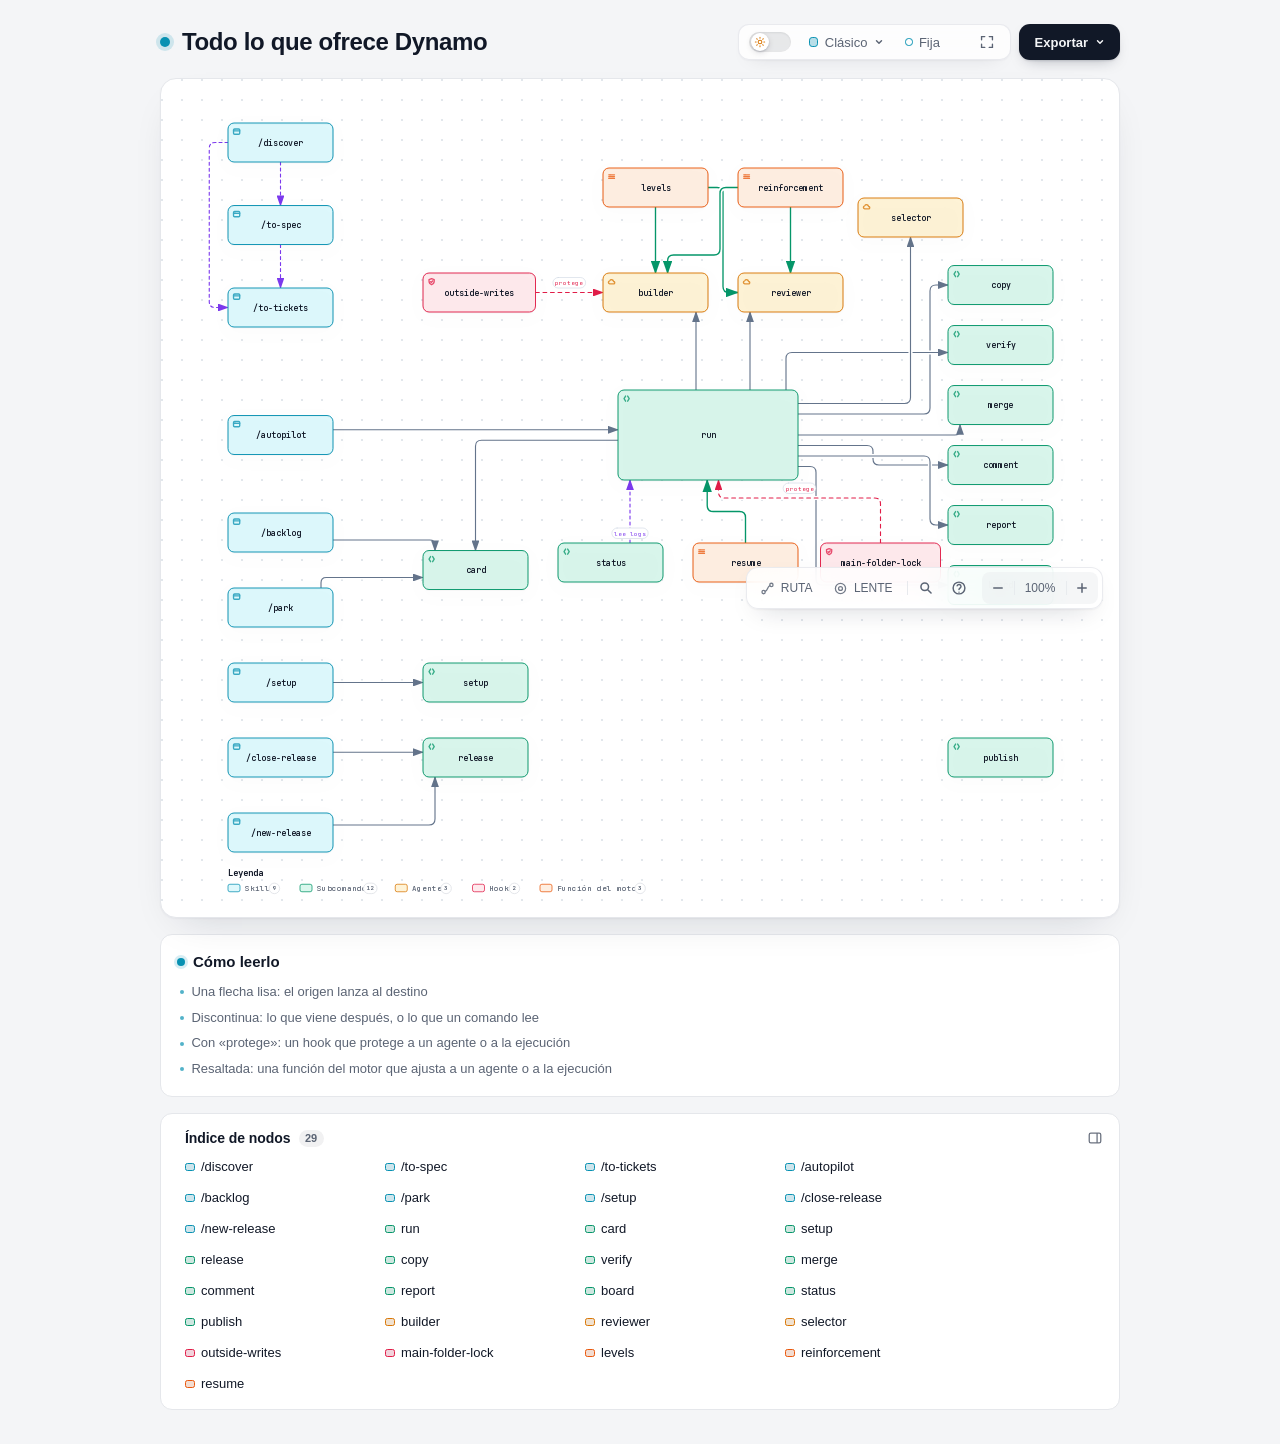
==== commit 786a0558: "Dynamo 0.7.0" ====
--- a/site/map/map.diagram.es.html
+++ b/site/map/map.diagram.es.html
@@ -5291,28 +5291,28 @@
           <path data-edge-from="command-run" data-edge-to="command-card" data-edge-key="9" data-edge-id="run-card" data-composition-points="560,463;370,463;370,610" data-composition-crossover="halo" data-composition-independent="true" d="M 560 463 L 378 463 Q 370 463 370 471 L 370 610" class="a-default" data-animate="edge" style="--step:9" stroke-width="1.5" marker-end="url(#arrowhead)"/>
         </g>
         <g data-graph-role="automatic-crossover" style="--step:10">
-          <path data-graph-role="automatic-crossover-underlay" d="M 800 421 L 968 421 Q 976 421 976 413 L 976 264 Q 976 256 984 256 L 1000 256" fill="none" stroke="var(--mask)" stroke-width="5.5" stroke-linecap="round" stroke-linejoin="round" pointer-events="none"/>
-          <path data-edge-from="command-run" data-edge-to="command-copy" data-edge-key="10" data-edge-id="run-copy" data-composition-points="800,421;976,421;976,256;1000,256" data-composition-crossover="halo" data-composition-independent="true" d="M 800 421 L 968 421 Q 976 421 976 413 L 976 264 Q 976 256 984 256 L 1000 256" class="a-default" data-animate="edge" style="--step:10" stroke-width="1.5" marker-end="url(#arrowhead)"/>
+          <path data-graph-role="automatic-crossover-underlay" d="M 800 428 L 968 428 Q 976 428 976 420 L 976 264 Q 976 256 984 256 L 1000 256" fill="none" stroke="var(--mask)" stroke-width="5.5" stroke-linecap="round" stroke-linejoin="round" pointer-events="none"/>
+          <path data-edge-from="command-run" data-edge-to="command-copy" data-edge-key="10" data-edge-id="run-copy" data-composition-points="800,428;976,428;976,256;1000,256" data-composition-crossover="halo" data-composition-independent="true" d="M 800 428 L 968 428 Q 976 428 976 420 L 976 264 Q 976 256 984 256 L 1000 256" class="a-default" data-animate="edge" style="--step:10" stroke-width="1.5" marker-end="url(#arrowhead)"/>
         </g>
         <g data-graph-role="automatic-crossover" style="--step:11">
           <path data-graph-role="automatic-crossover-underlay" d="M 784 396 L 784 354 Q 784 346 792 346 L 1000 346" fill="none" stroke="var(--mask)" stroke-width="5.5" stroke-linecap="round" stroke-linejoin="round" pointer-events="none"/>
           <path data-edge-from="command-run" data-edge-to="command-verify" data-edge-key="11" data-edge-id="run-verify" data-composition-points="784,396;784,346;1000,346" data-composition-crossover="halo" data-composition-independent="true" d="M 784 396 L 784 354 Q 784 346 792 346 L 1000 346" class="a-default" data-animate="edge" style="--step:11" stroke-width="1.5" marker-end="url(#arrowhead)"/>
         </g>
         <g data-graph-role="automatic-crossover" style="--step:12">
-          <path data-graph-role="automatic-crossover-underlay" d="M 800 449 L 968 449 Q 976 449 976 441 L 976 424 Q 976 416 984 416 L 1000 416" fill="none" stroke="var(--mask)" stroke-width="5.5" stroke-linecap="round" stroke-linejoin="round" pointer-events="none"/>
-          <path data-edge-from="command-run" data-edge-to="command-merge" data-edge-key="12" data-edge-id="run-merge" data-composition-points="800,449;976,449;976,416;1000,416" data-composition-crossover="halo" data-composition-independent="true" d="M 800 449 L 968 449 Q 976 449 976 441 L 976 424 Q 976 416 984 416 L 1000 416" class="a-default" data-animate="edge" style="--step:12" stroke-width="1.5" marker-end="url(#arrowhead)"/>
+          <path data-graph-role="automatic-crossover-underlay" d="M 800 456 L 1009 456 Q 1016 456 1016 449 L 1016 442" fill="none" stroke="var(--mask)" stroke-width="5.5" stroke-linecap="round" stroke-linejoin="round" pointer-events="none"/>
+          <path data-edge-from="command-run" data-edge-to="command-merge" data-edge-key="12" data-edge-id="run-merge" data-composition-points="800,456;1016,456;1016,442" data-composition-crossover="halo" data-composition-independent="true" d="M 800 456 L 1009 456 Q 1016 456 1016 449 L 1016 442" class="a-default" data-animate="edge" style="--step:12" stroke-width="1.5" marker-end="url(#arrowhead)"/>
         </g>
         <g data-graph-role="automatic-crossover" style="--step:13">
-          <path data-graph-role="automatic-crossover-underlay" d="M 800 463 L 892 463 Q 900 463 900 471 L 900 488 Q 900 496 908 496 L 1000 496" fill="none" stroke="var(--mask)" stroke-width="5.5" stroke-linecap="round" stroke-linejoin="round" pointer-events="none"/>
-          <path data-edge-from="command-run" data-edge-to="command-comment" data-edge-key="13" data-edge-id="run-comment" data-composition-points="800,463;900,463;900,496;1000,496" data-composition-crossover="halo" data-composition-independent="true" d="M 800 463 L 892 463 Q 900 463 900 471 L 900 488 Q 900 496 908 496 L 1000 496" class="a-default" data-animate="edge" style="--step:12" stroke-width="1.5" marker-end="url(#arrowhead)"/>
+          <path data-graph-role="automatic-crossover-underlay" d="M 800 470 L 892 470 Q 900 470 900 478 L 900 488 Q 900 496 908 496 L 1000 496" fill="none" stroke="var(--mask)" stroke-width="5.5" stroke-linecap="round" stroke-linejoin="round" pointer-events="none"/>
+          <path data-edge-from="command-run" data-edge-to="command-comment" data-edge-key="13" data-edge-id="run-comment" data-composition-points="800,470;900,470;900,496;1000,496" data-composition-crossover="halo" data-composition-independent="true" d="M 800 470 L 892 470 Q 900 470 900 478 L 900 488 Q 900 496 908 496 L 1000 496" class="a-default" data-animate="edge" style="--step:12" stroke-width="1.5" marker-end="url(#arrowhead)"/>
         </g>
         <g data-graph-role="automatic-crossover" style="--step:14">
-          <path data-graph-role="automatic-crossover-underlay" d="M 800 477 L 968 477 Q 976 477 976 485 L 976 568 Q 976 576 984 576 L 1000 576" fill="none" stroke="var(--mask)" stroke-width="5.5" stroke-linecap="round" stroke-linejoin="round" pointer-events="none"/>
-          <path data-edge-from="command-run" data-edge-to="command-report" data-edge-key="14" data-edge-id="run-report" data-composition-points="800,477;976,477;976,576;1000,576" data-composition-crossover="halo" data-composition-independent="true" d="M 800 477 L 968 477 Q 976 477 976 485 L 976 568 Q 976 576 984 576 L 1000 576" class="a-default" data-animate="edge" style="--step:12" stroke-width="1.5" marker-end="url(#arrowhead)"/>
+          <path data-graph-role="automatic-crossover-underlay" d="M 800 484 L 968 484 Q 976 484 976 492 L 976 568 Q 976 576 984 576 L 1000 576" fill="none" stroke="var(--mask)" stroke-width="5.5" stroke-linecap="round" stroke-linejoin="round" pointer-events="none"/>
+          <path data-edge-from="command-run" data-edge-to="command-report" data-edge-key="14" data-edge-id="run-report" data-composition-points="800,484;976,484;976,576;1000,576" data-composition-crossover="halo" data-composition-independent="true" d="M 800 484 L 968 484 Q 976 484 976 492 L 976 568 Q 976 576 984 576 L 1000 576" class="a-default" data-animate="edge" style="--step:12" stroke-width="1.5" marker-end="url(#arrowhead)"/>
         </g>
         <g data-graph-role="automatic-crossover" style="--step:15">
-          <path data-graph-role="automatic-crossover-underlay" d="M 800 491 L 816 491 Q 824 491 824 499 L 824 648 Q 824 656 832 656 L 1000 656" fill="none" stroke="var(--mask)" stroke-width="5.5" stroke-linecap="round" stroke-linejoin="round" pointer-events="none"/>
-          <path data-edge-from="command-run" data-edge-to="command-board" data-edge-key="15" data-edge-id="run-board" data-composition-points="800,491;824,491;824,656;1000,656" data-composition-crossover="halo" data-composition-independent="true" d="M 800 491 L 816 491 Q 824 491 824 499 L 824 648 Q 824 656 832 656 L 1000 656" class="a-default" data-animate="edge" style="--step:12" stroke-width="1.5" marker-end="url(#arrowhead)"/>
+          <path data-graph-role="automatic-crossover-underlay" d="M 800 498 L 816 498 Q 824 498 824 506 L 824 648 Q 824 656 832 656 L 1000 656" fill="none" stroke="var(--mask)" stroke-width="5.5" stroke-linecap="round" stroke-linejoin="round" pointer-events="none"/>
+          <path data-edge-from="command-run" data-edge-to="command-board" data-edge-key="15" data-edge-id="run-board" data-composition-points="800,498;824,498;824,656;1000,656" data-composition-crossover="halo" data-composition-independent="true" d="M 800 498 L 816 498 Q 824 498 824 506 L 824 648 Q 824 656 832 656 L 1000 656" class="a-default" data-animate="edge" style="--step:12" stroke-width="1.5" marker-end="url(#arrowhead)"/>
         </g>
         <g data-graph-role="automatic-crossover" style="--step:16">
           <path data-graph-role="automatic-crossover-underlay" d="M 664 396 L 664 292" fill="none" stroke="var(--mask)" stroke-width="5.5" stroke-linecap="round" stroke-linejoin="round" pointer-events="none"/>
@@ -5323,36 +5323,40 @@
           <path data-edge-from="command-run" data-edge-to="agent-reviewer" data-edge-key="17" data-edge-id="run-reviewer" data-composition-points="736,396;736,292" data-composition-crossover="halo" data-composition-independent="true" d="M 736 396 L 736 292" class="a-default" data-animate="edge" style="--step:12" stroke-width="1.5" marker-end="url(#arrowhead)"/>
         </g>
         <g data-graph-role="automatic-crossover" style="--step:18">
-          <path data-graph-role="automatic-crossover-underlay" d="M 576 600 L 576 516" fill="none" stroke="var(--mask)" stroke-width="5.5" stroke-linecap="round" stroke-linejoin="round" pointer-events="none"/>
-          <path data-edge-from="command-status" data-edge-to="command-run" data-edge-label="lee logs" data-edge-key="18" data-edge-id="status-run" data-composition-points="576,600;576,516" data-composition-crossover="halo" data-composition-independent="true" d="M 576 600 L 576 516" class="a-dashed" data-animate="edge" style="--step:12" stroke-width="1.5" marker-end="url(#arrowhead-dashed)"/>
+          <path data-graph-role="automatic-crossover-underlay" d="M 800 414 L 942 414 Q 950 414 950 406 L 950 192" fill="none" stroke="var(--mask)" stroke-width="5.5" stroke-linecap="round" stroke-linejoin="round" pointer-events="none"/>
+          <path data-edge-from="command-run" data-edge-to="agent-selector" data-edge-key="18" data-edge-id="run-selector" data-composition-points="800,414;950,414;950,192" data-composition-crossover="halo" data-composition-independent="true" d="M 800 414 L 942 414 Q 950 414 950 406 L 950 192" class="a-default" data-animate="edge" style="--step:12" stroke-width="1.5" marker-end="url(#arrowhead)"/>
         </g>
         <g data-graph-role="automatic-crossover" style="--step:19">
-          <path data-graph-role="automatic-crossover-underlay" d="M 910 600 L 910 548 Q 910 540 902 540 L 702 540 Q 694 540 694 532 L 694 516" fill="none" stroke="var(--mask)" stroke-width="5.5" stroke-linecap="round" stroke-linejoin="round" pointer-events="none"/>
-          <path data-edge-from="hook-main-folder-lock" data-edge-to="command-run" data-edge-label="protege" data-edge-key="19" data-edge-id="lock-run" data-composition-points="910,600;910,540;694,540;694,516" data-composition-crossover="halo" data-composition-independent="true" d="M 910 600 L 910 548 Q 910 540 902 540 L 702 540 Q 694 540 694 532 L 694 516" class="a-security" data-animate="edge" style="--step:12" stroke-width="1.5" marker-end="url(#arrowhead-security)"/>
+          <path data-graph-role="automatic-crossover-underlay" d="M 576 600 L 576 516" fill="none" stroke="var(--mask)" stroke-width="5.5" stroke-linecap="round" stroke-linejoin="round" pointer-events="none"/>
+          <path data-edge-from="command-status" data-edge-to="command-run" data-edge-label="lee logs" data-edge-key="19" data-edge-id="status-run" data-composition-points="576,600;576,516" data-composition-crossover="halo" data-composition-independent="true" d="M 576 600 L 576 516" class="a-dashed" data-animate="edge" style="--step:12" stroke-width="1.5" marker-end="url(#arrowhead-dashed)"/>
         </g>
         <g data-graph-role="automatic-crossover" style="--step:20">
-          <path data-graph-role="automatic-crossover-underlay" d="M 450 266 L 540 266" fill="none" stroke="var(--mask)" stroke-width="5.5" stroke-linecap="round" stroke-linejoin="round" pointer-events="none"/>
-          <path data-edge-from="hook-outside-writes" data-edge-to="agent-builder" data-edge-label="protege" data-edge-key="20" data-edge-id="outside-writes-builder" data-composition-points="450,266;540,266" data-composition-crossover="halo" data-composition-independent="true" d="M 450 266 L 540 266" class="a-security" data-animate="edge" style="--step:12" stroke-width="1.5" marker-end="url(#arrowhead-security)"/>
+          <path data-graph-role="automatic-crossover-underlay" d="M 910 600 L 910 548 Q 910 540 902 540 L 702 540 Q 694 540 694 532 L 694 516" fill="none" stroke="var(--mask)" stroke-width="5.5" stroke-linecap="round" stroke-linejoin="round" pointer-events="none"/>
+          <path data-edge-from="hook-main-folder-lock" data-edge-to="command-run" data-edge-label="protege" data-edge-key="20" data-edge-id="lock-run" data-composition-points="910,600;910,540;694,540;694,516" data-composition-crossover="halo" data-composition-independent="true" d="M 910 600 L 910 548 Q 910 540 902 540 L 702 540 Q 694 540 694 532 L 694 516" class="a-security" data-animate="edge" style="--step:12" stroke-width="1.5" marker-end="url(#arrowhead-security)"/>
         </g>
         <g data-graph-role="automatic-crossover" style="--step:21">
-          <path data-graph-role="automatic-crossover-underlay" d="M 610 152 L 610 240" fill="none" stroke="var(--mask)" stroke-width="5.8" stroke-linecap="round" stroke-linejoin="round" pointer-events="none"/>
-          <path data-edge-from="feature-levels" data-edge-to="agent-builder" data-edge-key="21" data-edge-id="levels-builder" data-composition-points="610,152;610,240" data-composition-crossover="halo" data-composition-independent="true" d="M 610 152 L 610 240" class="a-emphasis" data-animate="edge" style="--step:12" stroke-width="1.8" marker-end="url(#arrowhead-emphasis)"/>
+          <path data-graph-role="automatic-crossover-underlay" d="M 450 266 L 540 266" fill="none" stroke="var(--mask)" stroke-width="5.5" stroke-linecap="round" stroke-linejoin="round" pointer-events="none"/>
+          <path data-edge-from="hook-outside-writes" data-edge-to="agent-builder" data-edge-label="protege" data-edge-key="21" data-edge-id="outside-writes-builder" data-composition-points="450,266;540,266" data-composition-crossover="halo" data-composition-independent="true" d="M 450 266 L 540 266" class="a-security" data-animate="edge" style="--step:12" stroke-width="1.5" marker-end="url(#arrowhead-security)"/>
         </g>
         <g data-graph-role="automatic-crossover" style="--step:22">
-          <path data-graph-role="automatic-crossover-underlay" d="M 680 126 L 692 126 Q 700 126 700 134 L 700 258 Q 700 266 708 266 L 720 266" fill="none" stroke="var(--mask)" stroke-width="5.8" stroke-linecap="round" stroke-linejoin="round" pointer-events="none"/>
-          <path data-edge-from="feature-levels" data-edge-to="agent-reviewer" data-edge-key="22" data-edge-id="levels-reviewer" data-composition-points="680,126;700,126;700,266;720,266" data-composition-crossover="halo" data-composition-independent="true" d="M 680 126 L 692 126 Q 700 126 700 134 L 700 258 Q 700 266 708 266 L 720 266" class="a-emphasis" data-animate="edge" style="--step:12" stroke-width="1.8" marker-end="url(#arrowhead-emphasis)"/>
+          <path data-graph-role="automatic-crossover-underlay" d="M 610 152 L 610 240" fill="none" stroke="var(--mask)" stroke-width="5.8" stroke-linecap="round" stroke-linejoin="round" pointer-events="none"/>
+          <path data-edge-from="feature-levels" data-edge-to="agent-builder" data-edge-key="22" data-edge-id="levels-builder" data-composition-points="610,152;610,240" data-composition-crossover="halo" data-composition-independent="true" d="M 610 152 L 610 240" class="a-emphasis" data-animate="edge" style="--step:12" stroke-width="1.8" marker-end="url(#arrowhead-emphasis)"/>
         </g>
         <g data-graph-role="automatic-crossover" style="--step:23">
-          <path data-graph-role="automatic-crossover-underlay" d="M 720 126 L 704 126 Q 696 126 696 134 L 696 208 Q 696 216 688 216 L 634.1 216 Q 626.1 216 626.1 224 L 626.1 240" fill="none" stroke="var(--mask)" stroke-width="5.8" stroke-linecap="round" stroke-linejoin="round" pointer-events="none"/>
-          <path data-edge-from="feature-reinforcement" data-edge-to="agent-builder" data-edge-key="23" data-edge-id="reinforcement-builder" data-composition-points="720,126;696,126;696,216;626.1,216;626.1,240" data-composition-crossover="halo" data-composition-independent="true" d="M 720 126 L 704 126 Q 696 126 696 134 L 696 208 Q 696 216 688 216 L 634.1 216 Q 626.1 216 626.1 224 L 626.1 240" class="a-emphasis" data-animate="edge" style="--step:12" stroke-width="1.8" marker-end="url(#arrowhead-emphasis)"/>
+          <path data-graph-role="automatic-crossover-underlay" d="M 680 126 L 692 126 Q 700 126 700 134 L 700 258 Q 700 266 708 266 L 720 266" fill="none" stroke="var(--mask)" stroke-width="5.8" stroke-linecap="round" stroke-linejoin="round" pointer-events="none"/>
+          <path data-edge-from="feature-levels" data-edge-to="agent-reviewer" data-edge-key="23" data-edge-id="levels-reviewer" data-composition-points="680,126;700,126;700,266;720,266" data-composition-crossover="halo" data-composition-independent="true" d="M 680 126 L 692 126 Q 700 126 700 134 L 700 258 Q 700 266 708 266 L 720 266" class="a-emphasis" data-animate="edge" style="--step:12" stroke-width="1.8" marker-end="url(#arrowhead-emphasis)"/>
         </g>
         <g data-graph-role="automatic-crossover" style="--step:24">
-          <path data-graph-role="automatic-crossover-underlay" d="M 790 152 L 790 240" fill="none" stroke="var(--mask)" stroke-width="5.8" stroke-linecap="round" stroke-linejoin="round" pointer-events="none"/>
-          <path data-edge-from="feature-reinforcement" data-edge-to="agent-reviewer" data-edge-key="24" data-edge-id="reinforcement-reviewer" data-composition-points="790,152;790,240" data-composition-crossover="halo" data-composition-independent="true" d="M 790 152 L 790 240" class="a-emphasis" data-animate="edge" style="--step:12" stroke-width="1.8" marker-end="url(#arrowhead-emphasis)"/>
+          <path data-graph-role="automatic-crossover-underlay" d="M 720 126 L 704 126 Q 696 126 696 134 L 696 208 Q 696 216 688 216 L 634.1 216 Q 626.1 216 626.1 224 L 626.1 240" fill="none" stroke="var(--mask)" stroke-width="5.8" stroke-linecap="round" stroke-linejoin="round" pointer-events="none"/>
+          <path data-edge-from="feature-reinforcement" data-edge-to="agent-builder" data-edge-key="24" data-edge-id="reinforcement-builder" data-composition-points="720,126;696,126;696,216;626.1,216;626.1,240" data-composition-crossover="halo" data-composition-independent="true" d="M 720 126 L 704 126 Q 696 126 696 134 L 696 208 Q 696 216 688 216 L 634.1 216 Q 626.1 216 626.1 224 L 626.1 240" class="a-emphasis" data-animate="edge" style="--step:12" stroke-width="1.8" marker-end="url(#arrowhead-emphasis)"/>
         </g>
         <g data-graph-role="automatic-crossover" style="--step:25">
+          <path data-graph-role="automatic-crossover-underlay" d="M 790 152 L 790 240" fill="none" stroke="var(--mask)" stroke-width="5.8" stroke-linecap="round" stroke-linejoin="round" pointer-events="none"/>
+          <path data-edge-from="feature-reinforcement" data-edge-to="agent-reviewer" data-edge-key="25" data-edge-id="reinforcement-reviewer" data-composition-points="790,152;790,240" data-composition-crossover="halo" data-composition-independent="true" d="M 790 152 L 790 240" class="a-emphasis" data-animate="edge" style="--step:12" stroke-width="1.8" marker-end="url(#arrowhead-emphasis)"/>
+        </g>
+        <g data-graph-role="automatic-crossover" style="--step:26">
           <path data-graph-role="automatic-crossover-underlay" d="M 730 600 L 730 566 Q 730 558 722 558 L 686.95 558 Q 678.95 558 678.95 550 L 678.95 516" fill="none" stroke="var(--mask)" stroke-width="5.8" stroke-linecap="round" stroke-linejoin="round" pointer-events="none"/>
-          <path data-edge-from="feature-resume" data-edge-to="command-run" data-edge-key="25" data-edge-id="resume-run" data-composition-points="730,600;730,558;678.95,558;678.95,516" data-composition-crossover="halo" data-composition-independent="true" d="M 730 600 L 730 566 Q 730 558 722 558 L 686.95 558 Q 678.95 558 678.95 550 L 678.95 516" class="a-emphasis" data-animate="edge" style="--step:12" stroke-width="1.8" marker-end="url(#arrowhead-emphasis)"/>
+          <path data-edge-from="feature-resume" data-edge-to="command-run" data-edge-key="26" data-edge-id="resume-run" data-composition-points="730,600;730,558;678.95,558;678.95,516" data-composition-crossover="halo" data-composition-independent="true" d="M 730 600 L 730 566 Q 730 558 722 558 L 686.95 558 Q 678.95 558 678.95 550 L 678.95 516" class="a-emphasis" data-animate="edge" style="--step:12" stroke-width="1.8" marker-end="url(#arrowhead-emphasis)"/>
         </g>
 
         <!-- Components -->
@@ -5613,6 +5617,16 @@
           <text data-node-label="" x="790" y="270" class="t-primary" font-size="11" font-weight="600" text-anchor="middle">reviewer</text>
         </g>
 
+        <g id="node-agent-selector" data-node-id="agent-selector" data-node-label="selector" tabindex="0" role="button" aria-label="Enfocar selector, Componente de arquitectura" aria-pressed="false" data-node-kind="cloud" data-node-context="Componente de arquitectura">
+          <title>selector · Componente de arquitectura</title>
+          <rect x="880" y="140" width="140" height="52" rx="8" class="c-mask"/>
+          <rect x="880" y="140" width="140" height="52" rx="8" class="c-cloud" data-animate="node" style="--step:12" stroke-width="1.5"/>
+          <g aria-hidden="true" data-semantic-sigil="cloud" class="semantic-sigil s-cloud" transform="translate(886 146) scale(0.6875)">
+            <path d="M4.3 12.5h7.3a2.4 2.4 0 0 0 .2-4.8 4 4 0 0 0-7.5-1.3A3.1 3.1 0 0 0 4.3 12.5Z"/>
+          </g>
+          <text data-node-label="" x="950" y="170" class="t-primary" font-size="11" font-weight="600" text-anchor="middle">selector</text>
+        </g>
+
         <g id="node-hook-outside-writes" data-node-id="hook-outside-writes" data-node-label="outside-writes" tabindex="0" role="button" aria-label="Enfocar outside-writes, Componente de arquitectura" aria-pressed="false" data-node-kind="security" data-node-context="Componente de arquitectura">
           <title>outside-writes · Componente de arquitectura</title>
           <rect x="300" y="240" width="150" height="52" rx="8" class="c-mask"/>
@@ -5693,15 +5707,16 @@
 
 
 
-        <g data-detail="context" data-edge-from="command-status" data-edge-to="command-run" data-edge-label="lee logs" data-edge-key="18" data-edge-id="status-run">
+
+        <g data-detail="context" data-edge-from="command-status" data-edge-to="command-run" data-edge-label="lee logs" data-edge-key="19" data-edge-id="status-run">
           <rect x="551.8" y="580" width="48.4" height="14" rx="3" class="c-mask"/>
           <text x="576" y="590" class="t-edge-dashed" font-size="8" text-anchor="middle">lee logs</text>
         </g>
-        <g data-detail="context" data-edge-from="hook-main-folder-lock" data-edge-to="command-run" data-edge-label="protege" data-edge-key="19" data-edge-id="lock-run">
+        <g data-detail="context" data-edge-from="hook-main-folder-lock" data-edge-to="command-run" data-edge-label="protege" data-edge-key="20" data-edge-id="lock-run">
           <rect x="780.2" y="520" width="43.6" height="14" rx="3" class="c-mask"/>
           <text x="802" y="530" class="t-edge-security" font-size="8" text-anchor="middle">protege</text>
         </g>
-        <g data-detail="context" data-edge-from="hook-outside-writes" data-edge-to="agent-builder" data-edge-label="protege" data-edge-key="20" data-edge-id="outside-writes-builder">
+        <g data-detail="context" data-edge-from="hook-outside-writes" data-edge-to="agent-builder" data-edge-label="protege" data-edge-key="21" data-edge-id="outside-writes-builder">
           <rect x="473.2" y="246" width="43.6" height="14" rx="3" class="c-mask"/>
           <text x="495" y="256" class="t-edge-security" font-size="8" text-anchor="middle">protege</text>
         </g>
